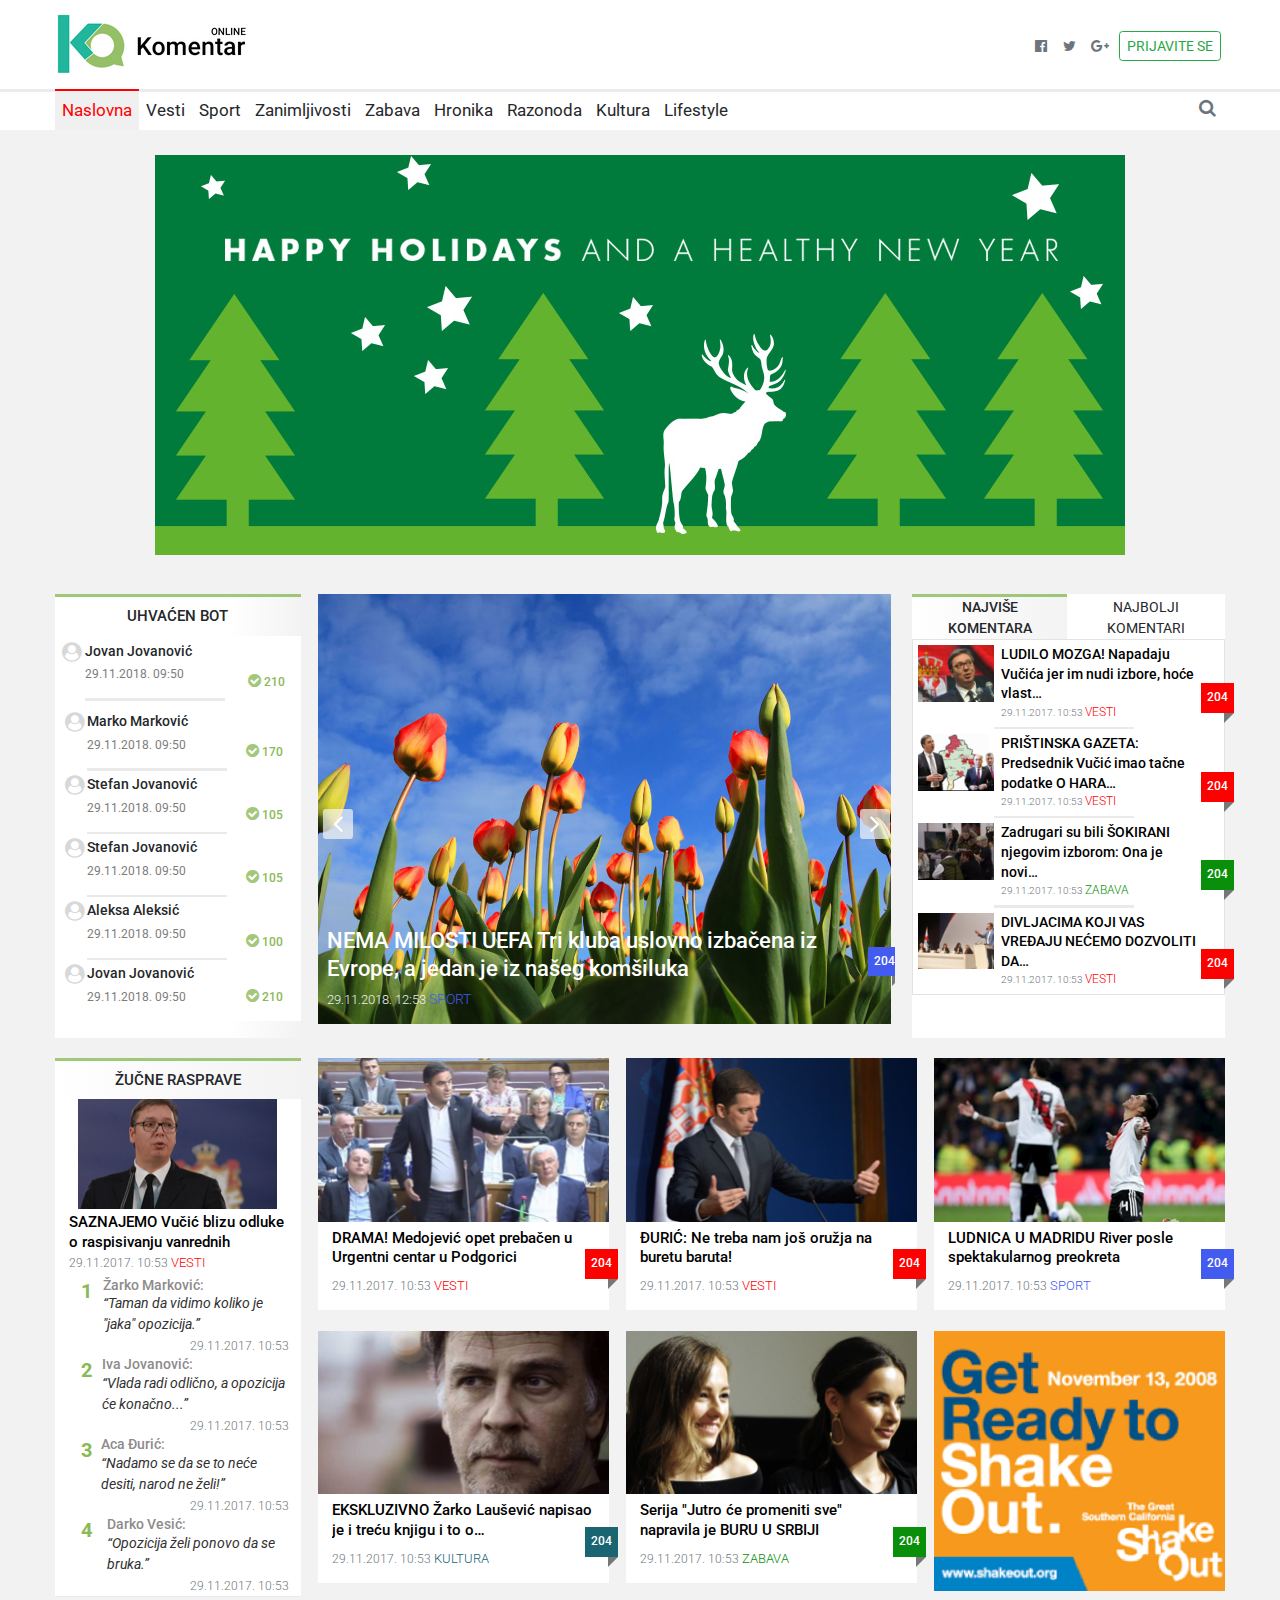
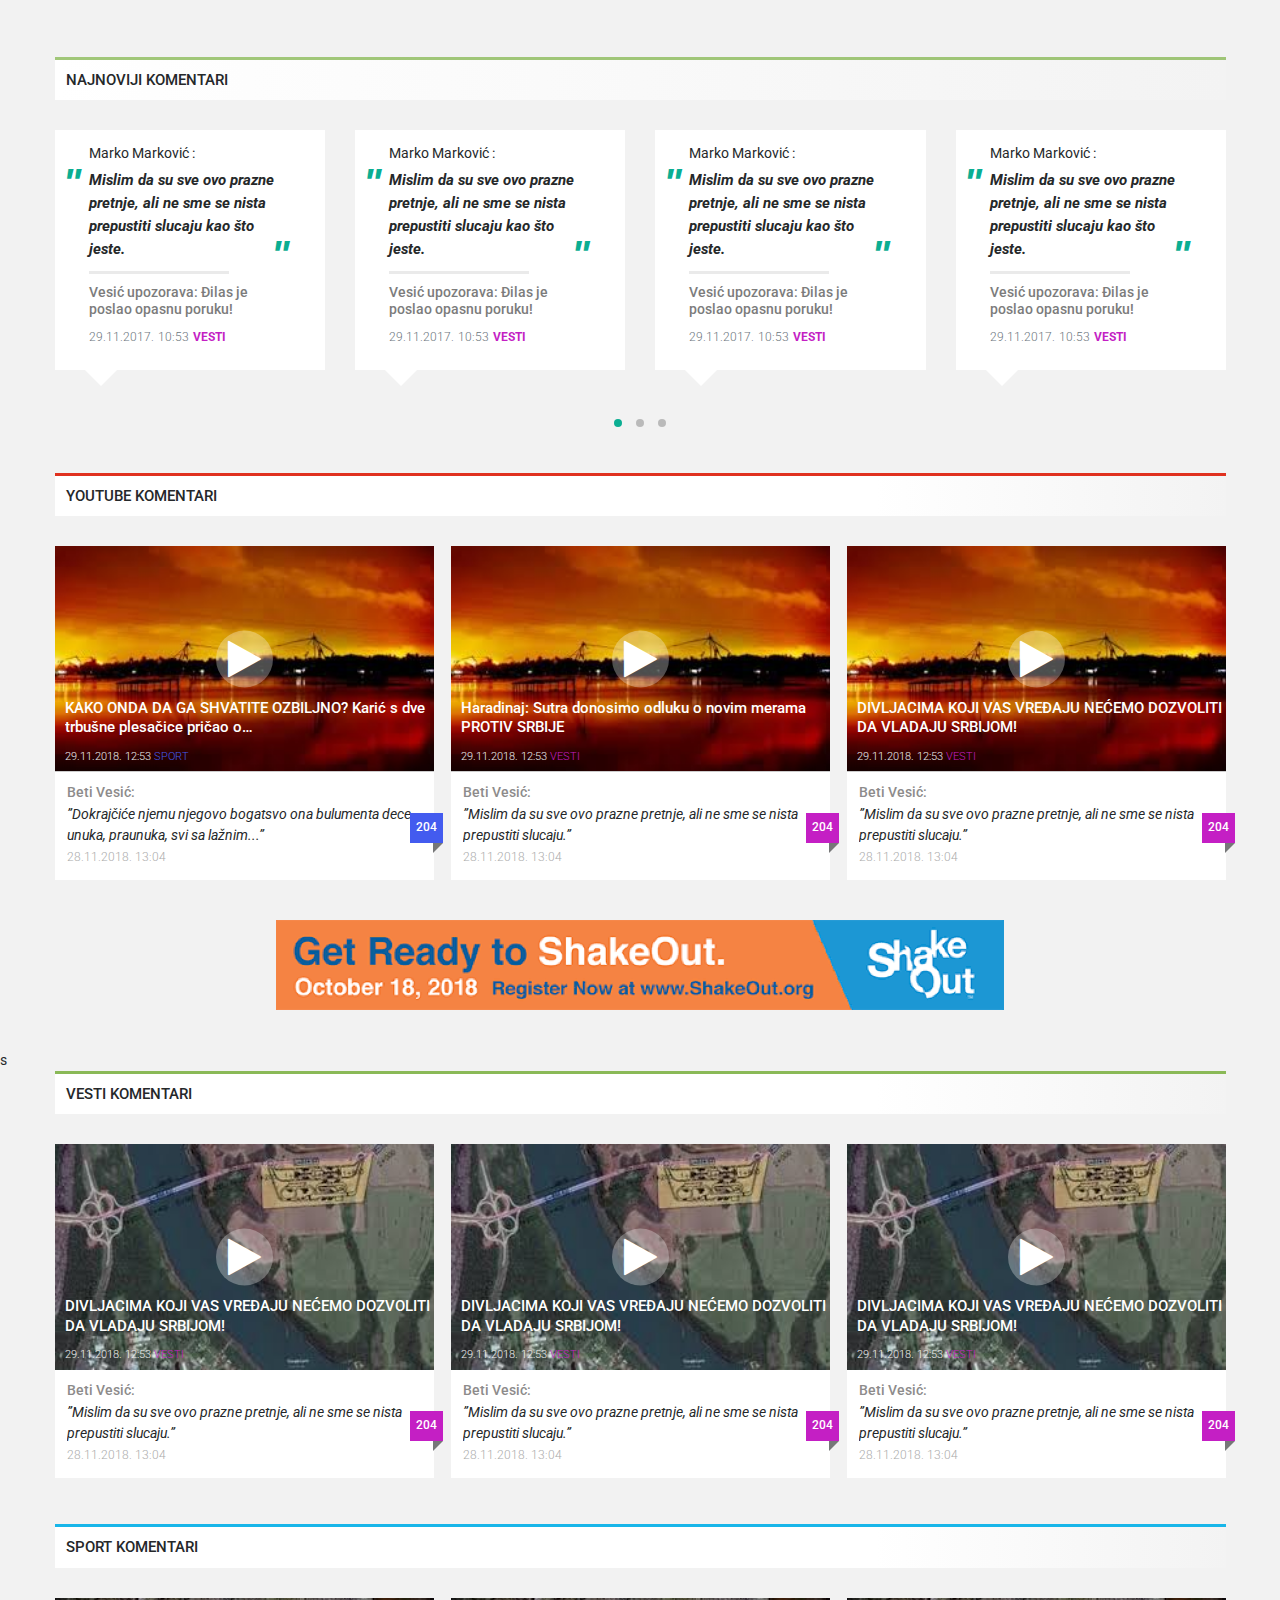
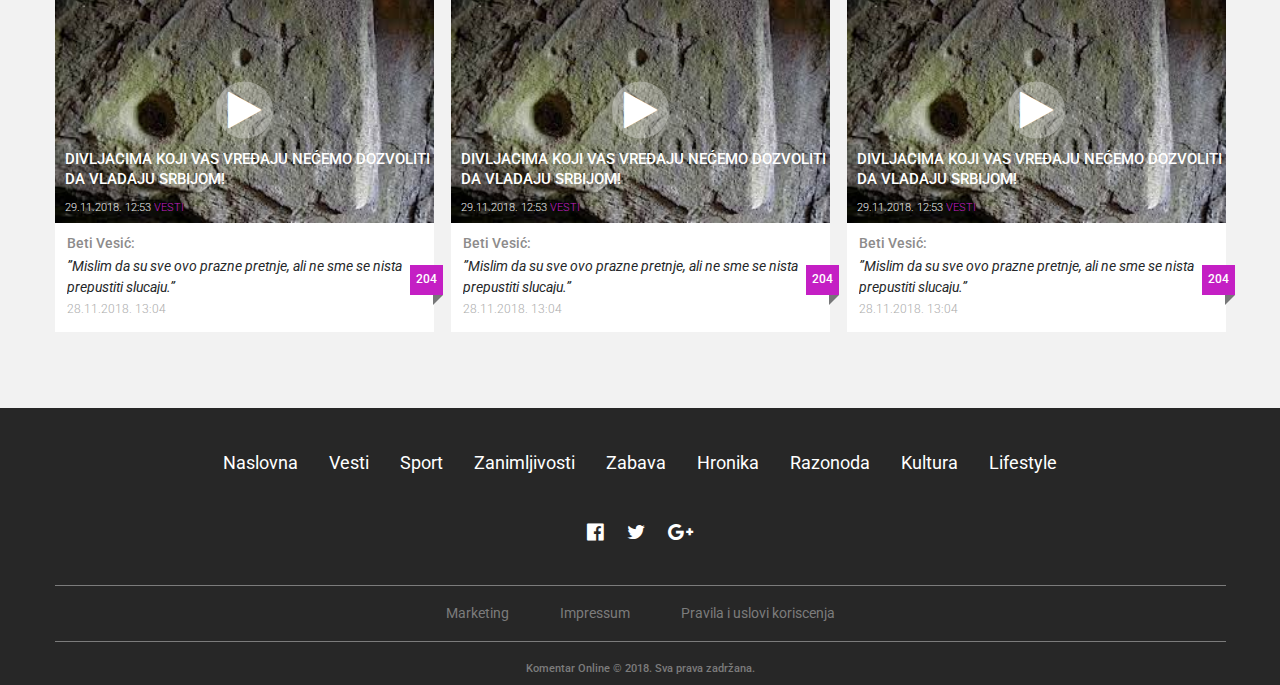
==== index.html @ 0d89b4ec "Fixed some issues" ====
<!DOCTYPE html>
<!--
To change this license header, choose License Headers in Project Properties.
To change this template file, choose Tools | Templates
and open the template in the editor.
-->
<html lang="en">
    <head>
        <title>Komentar</title>
        <meta charset="UTF-8">
        <meta name="viewport" content="width=device-width, initial-scale=1.0">
        <meta name="author" content="Marko Grujic">
        <meta name="description" content="Komentar - najzanimljiviji komentari iz čitavog sveta.">
        <meta name="keywords" content="Komentar - najzanimljiviji komentari iz čitavog sveta.">

        <!--iOS compatibile-->
        <meta name="apple-mobile-web-app-capable" content="yes">
        <meta name="apple-mobile-web-app-title" content="Komentar">
        <link rel="apple-touch-icon" href="apple-icon-60x60.png">       

        <!--Android compatibile-->
        <meta name="mobile-web-app-capable" content="yes">
        <meta name="aplication-name" content="Komentar">
        <link rel="icon" type="icon/png" href="android-icon-48x48.png"> 

        <!--FONTOVI-->
        <!--Awesome-->
        <link rel="stylesheet" href="https://cdnjs.cloudflare.com/ajax/libs/font-awesome/4.7.0/css/font-awesome.min.css">

        <!--bootstrap-->
        <link href="css/bootstrap.css" rel="stylesheet" type="text/css"/>

        <!--external css, like plugins ...-->
        <link href="css/owl.carousel.css" rel="stylesheet" type="text/css"/>

        <!--theme css-->
        <link href="css/theme.css" rel="stylesheet" type="text/css"/>

        <!-- HTML5 shim and Respond.js for IE8 support of HTML5 elements and media queries -->
        <!-- WARNING: Respond.js doesn't work if you view the page via file:// -->
        <!--[if lt IE 9]>
          <script src="https://oss.maxcdn.com/html5shiv/3.7.3/html5shiv.min.js"></script>
          <script src="https://oss.maxcdn.com/respond/1.4.2/respond.min.js"></script>
        <![endif]-->

    </head>
    <body>
        <!--header start-->
        <header>
            <!--header top start-->
            <section class="header-top py-2 py-lg-3">
                <div class="container d-flex justify-content-center justify-content-md-between align-items-end">
                    <!--logo start-->
                    <div class="header-top-logo">
                        <a class="d-none d-md-block" href="#">
                            <img src="img/logo.png" alt="Logo"/>
                        </a>
                    </div><!--logo end-->
                    <div class="header-top-social">
                        <ul class="ml-auto list-unstyled">
                            <li>
                                <a class="fa fa-facebook-official" href="#"></a>
                            </li>
                            <li>
                                <a class="fa fa-twitter" href="#"></a>
                            </li>
                            <li>
                                <a class="fa fa-google-plus" href="#"></a>
                            </li>
                            <li>
                                <a class="nav-link btn btn-outline-success text-uppercase px-2 py-1" href="#">prijavite se</a>
                            </li>
                        </ul>
                    </div>
                </div>
            </section><!--header top end-->
            <!--header bottom start-->
            <section class="header-bottom">
                <div class="container">
                    <nav class="navbar navbar-expand-md navbar-light p-0">
                        <!--small logo start-->
                        <a class="navbar-brand d-block d-md-none" href="#">
                            <img src="img/logo-small.png" alt="Logo small"/>
                        </a><!--small logo end-->
                        <!--search-wrapper start-->
                        <div class="search-wrapper ml-auto order-md-last">
                            <span class="fa fa-search search-icon pr-3 pr-md-0"></span>
                            <!--Search form start-->
                            <form class="search-form bg-white">
                                <div class="form-group mb-0 py-4">
                                    <div class="input-group">
                                        <input type="text" class="form-control" placeholder="Search" >
                                        <div class="input-group-append">
                                            <button class="btn btn-outline-secondary" type="submit"><span class="fa fa-search"></span></button>
                                        </div>
                                    </div>
                                </div>
                            </form><!--Search form end-->
                        </div><!--search-wrapper end-->
                        <!--Hamburger button-->
                        <button class="navbar-toggler" type="button" data-toggle="collapse" data-target="#main-menu" aria-controls="main-menu" aria-expanded="false" aria-label="Toggle navigation">
                            <span></span>
                            <span></span>
                            <span></span>
                        </button><!--Hamburger ends-->
                        <!--div colapse start-->
                        <div class="collapse navbar-collapse" id="main-menu">
                            <ul class="navbar-nav mr-md-auto">
                                <li class="nav-item" data-category='#FF0000'>
                                    <!-- Add active class on link -->
                                    <a class="nav-link active category-border category-color" href="#"><span>Naslovna</span></a>
                                </li>
                                <li class="nav-item" data-category='#C41FC4'>
                                    <a class="nav-link category-border category-color" href="#"><span>Vesti</span></a>
                                </li>
                                <li class="nav-item" data-category='#435BEF'>
                                    <a class="nav-link category-border category-color" href="#"><span>Sport</span></a>
                                </li>
                                <li class="nav-item" data-category='#FFA500'>
                                    <a class="nav-link category-border category-color" href="#"><span>Zanimljivosti</span></a>
                                </li>
                                <li class="nav-item" data-category='#098F09'>
                                    <a class="nav-link category-border category-color" href="#"><span>Zabava</span></a>
                                </li>
                                <li class="nav-item" data-category='#FF00FF'>
                                    <a class="nav-link category-border category-color" href="#"><span>Hronika</span></a>
                                </li>
                                <li class="nav-item" data-category='#197239'>
                                    <a class="nav-link category-border category-color" href="#"><span>Razonoda</span></a>
                                </li>
                                <li class="nav-item" data-category='#196672'>
                                    <a class="nav-link category-border category-color" href="#"><span>Kultura</span></a>
                                </li>
                                <li class="nav-item" data-category='#9b9723'>
                                    <a class="nav-link category-border category-color" href="#"><span>Lifestyle</span></a>
                                </li>
                            </ul>
                        </div><!--div colapse end-->
                    </nav>
                </div>
            </section><!--header bottom end-->
        </header><!--header end-->
        <!--main start-->
        <main>
            <!--lead-section start-->
            <section class="lead-section">
                <div class="container">
                    <figure>
                        <img src="img/lead-section img/baner 970x400.png" alt="Banner" class="img-holder size-lead-picture"/>
                    </figure>
                </div>
            </section><!--lead-section end-->
            <!--grid-slider section start-->
            <section class="grid-slider">
                <div class="container">
                    <div class="row">
                        <!--col 1 start-->
                        <div class="col-sm-9 col-lg-4 order-last order-lg-first mt-3 mt-sm-0">
                            <div class="grid-slider-tittle h-100 bg-white">
                                <h3 class="text-uppercase mb-0">uhvaćen bot</h3>
                                <!--article 1 start-->
                                <article class="grid-slider-bot p-2">
                                    <div class="grid-slider-bot-item d-flex">
                                        <div class="w-10">
                                            <span class="fa fa-user-circle"></span>
                                        </div>
                                        <div class="w-70 line line-left">
                                            <h5>Jovan Jovanović</h5>
                                            <p>29.11.2018. 09:50</p>
                                        </div>
                                        <div class="w-20 align-self-end">
                                            <span class="fa fa-check-circle"></span>
                                            <p class="grid-slider-bot-item-number d-inline-block">210</p>
                                        </div>
                                    </div>
                                </article><!--article 1 end-->
                                <!--article 2 start-->
                                <article class="grid-slider-bot">
                                    <div class="grid-slider-bot-item d-flex">
                                        <div class="w-10">
                                            <span class="fa fa-user-circle"></span>
                                        </div>
                                        <div class="w-70 line line-left">
                                            <h5>Marko Marković</h5>
                                            <p>29.11.2018. 09:50</p>
                                        </div>
                                        <div class="w-20 align-self-end">
                                            <span class="fa fa-check-circle"></span>
                                            <p class="grid-slider-bot-item-number d-inline-block">170</p>
                                        </div>
                                    </div>
                                </article><!--article 2 end-->
                                <!--article 3 start-->
                                <article class="grid-slider-bot">
                                    <div class="grid-slider-bot-item d-flex">
                                        <div class="w-10">
                                            <span class="fa fa-user-circle"></span>
                                        </div>
                                        <div class="w-70 line line-left">
                                            <h5>Stefan Jovanović</h5>
                                            <p>29.11.2018. 09:50</p>
                                        </div>
                                        <div class="w-20 align-self-end">
                                            <span class="fa fa-check-circle"></span>
                                            <p class="grid-slider-bot-item-number d-inline-block">105</p>
                                        </div>
                                    </div>
                                </article><!--article 3 end-->
                                <!--article 4 start-->
                                <article class="grid-slider-bot">
                                    <div class="grid-slider-bot-item d-flex">
                                        <div class="w-10">
                                            <span class="fa fa-user-circle"></span>
                                        </div>
                                        <div class="w-70 line line-left">
                                            <h5>Stefan Jovanović</h5>
                                            <p>29.11.2018. 09:50</p>
                                        </div>
                                        <div class="w-20 align-self-end">
                                            <span class="fa fa-check-circle"></span>
                                            <p class="grid-slider-bot-item-number d-inline-block">105</p>
                                        </div>
                                    </div>
                                </article><!--article 4 end-->
                                <!--article 5 start-->
                                <article class="grid-slider-bot">
                                    <div class="grid-slider-bot-item d-flex">
                                        <div class="w-10">
                                            <span class="fa fa-user-circle"></span>
                                        </div>
                                        <div class="w-70 line line-left">
                                            <h5>Aleksa Aleksić</h5>
                                            <p>29.11.2018. 09:50</p>
                                        </div>
                                        <div class="w-20 align-self-end">
                                            <span class="fa fa-check-circle"></span>
                                            <p class="grid-slider-bot-item-number d-inline-block">100</p>
                                        </div>
                                    </div>
                                </article><!--article 5 end-->
                                <!--article 6 start-->
                                <article class="grid-slider-bot">
                                    <div class="grid-slider-bot-item d-flex">
                                        <div class="w-10">
                                            <span class="fa fa-user-circle"></span>
                                        </div>
                                        <div class="w-70">
                                            <h5>Jovan Jovanović</h5>
                                            <p>29.11.2018. 09:50</p>
                                        </div>
                                        <div class="w-20 align-self-end">
                                            <span class="fa fa-check-circle"></span>
                                            <p class="grid-slider-bot-item-number d-inline-block">210</p>
                                        </div>
                                    </div>
                                </article><!--article 6 end-->
                            </div>
                        </div><!--col 1 end-->
                        <!--col 2 start-->
                        <div class="col-sm-12 col-lg-9 order-first">
                            <!--slider start-->
                            <ul class="owl-carousel list-unstyled grid-slider-mainslider">
                                <li data-category='#435BEF'>
                                    <article class="news-item">
                                        <a href="#" class="img-holder size-4by3">
                                            <img src="img/grid-slider-section/Colourful_Tulip_large.jpg" alt=""/>
                                        </a>
                                        <div class="container news-detail">
                                            <h2>
                                                <a href="#" class="text-white">
                                                    NEMA MILOSTI UEFA Tri kluba uslovno izbačena iz Evrope, a jedan je iz našeg komšiluka
                                                </a>
                                            </h2>
                                            <p>
                                                <span class="date">29.11.2018.</span>
                                                <span class="time">12:53</span>
                                                <a href="#" class="text-uppercase category-color">sport</a>
                                            </p>
                                        </div>
                                        <a href="#" class="comment-number category-bg">204</a>
                                    </article>
                                </li>
                                <li data-category='#FFA500'>
                                    <article class="news-item">
                                        <a href="#" class="img-holder size-4by3">
                                            <img src="img/grid-slider-section/Red_Tulip_large.jpg" alt=""/>
                                        </a>
                                        <div class="container news-detail">
                                            <h2>
                                                <a href="#" class="text-white">
                                                    NEMA MILOSTI UEFA Tri kluba uslovno izbačena iz Evrope, a jedan je iz našeg komšiluka
                                                </a>
                                            </h2>
                                            <p>
                                                <span class="date">29.11.2018.</span>
                                                <span class="time">12:53</span>
                                                <a href="#" class="text-uppercase category-color">zanimljivosti</a>
                                            </p>
                                        </div>
                                        <a href="#" class="category-bg comment-number">204</a>
                                    </article>
                                </li>
                                <li data-category='#C41FC4'>
                                    <article class="news-item">
                                        <a href="#" class="img-holder size-4by3">
                                            <img src="img/grid-slider-section/Tulip_large.jpg" alt=""/>
                                        </a>
                                        <div class="container news-detail">
                                            <h2>
                                                <a href="#" class="text-white">
                                                    NEMA MILOSTI UEFA Tri kluba uslovno izbačena iz Evrope, a jedan je iz našeg komšiluka
                                                </a>
                                            </h2>
                                            <p>
                                                <span class="date">29.11.2018.</span>
                                                <span class="time">12:53</span>
                                                <a href="#" class="text-uppercase category-color">vesti</a>
                                            </p>
                                        </div>
                                        <a href="#" class="category-bg comment-number">204</a>
                                    </article>
                                </li>
                            </ul><!--slider end-->
                        </div><!--col 2 end-->
                        <!--col 3 start-->
                        <div class="col-sm-6 col-lg-5">
                            <article class="grid-slider-comments h-100 bg-white">
                                <ul class="nav nav-pills nav-fill" id="product-description" role="tablist">
                                    <li class="nav-item">
                                        <a class="nav-link active" id="home-tab" data-toggle="tab" href="#most-comments" role="tab" aria-controls="home" aria-selected="true"><span class="text-uppercase">Najviše komentara</span></a>
                                    </li>
                                    <li class="nav-item">
                                        <a class="nav-link" id="profile-tab" data-toggle="tab" href="#best-comments" role="tab" aria-controls="profile" aria-selected="false"><span class="text-uppercase">Najbolji komentari</span></a>
                                    </li>
                                </ul>
                                <div class="tab-content" id="product-description-content">
                                    <div class="tab-pane fade show active" id="most-comments" role="tabpanel" aria-labelledby="home-tab">
                                        <!--article most comments 1 start-->
                                        <article class="most-comments d-flex align-items-start" data-category='#ff0000'>
                                            <a href="#" class="w-25 img-holder size-4by3">
                                                <img src="img/grid-slider-section/Slika .png" alt="Slika 1"/>
                                            </a>
                                            <div class="news-detail w-75 line line-left">
                                                <h2 class="mb-0">
                                                    <a href="#" class="news-detail-first-link pr-4 pl-2">
                                                        LUDILO MOZGA! Napadaju Vučića jer im nudi izbore, hoće vlast…
                                                    </a>
                                                </h2>
                                                <p class="mb-0 pl-2">
                                                    <span class="date">29.11.2017.</span>
                                                    <span class="time">10:53</span>
                                                    <a href="#" class="news-detail-link text-uppercase category-color">vesti</a>
                                                </p>
                                            </div>
                                            <a href="#" class="category-bg comment-number comment-number-position-20">204</a>
                                        </article><!--article most comments 1 end-->
                                        <!--article most comments 2 start-->
                                        <article class="most-comments d-flex align-items-start" data-category='#ff0000'>
                                            <a href="#" class="w-25 img-holder size-4by3">
                                                <img src="img/grid-slider-section/Slika  (1).png" alt="Slika 1"/>
                                            </a>
                                            <div class="news-detail w-75 line line-left">
                                                <h2 class="mb-0">
                                                    <a href="#" class="news-detail-first-link pr-4 pl-2">
                                                        PRIŠTINSKA GAZETA: Predsednik Vučić imao tačne podatke O HARA…
                                                    </a>
                                                </h2>
                                                <p class="mb-0 pl-2">
                                                    <span class="date">29.11.2017.</span>
                                                    <span class="time">10:53</span>
                                                    <a href="#" class="news-detail-link text-uppercase category-color">vesti</a>
                                                </p>
                                            </div>
                                            <a href="#" class="category-bg comment-number comment-number-position-40">204</a>
                                        </article><!--article most comments 2 end-->
                                        <!--article most comments 3 start-->
                                        <article class="most-comments d-flex align-items-start" data-category='#098F09'>
                                            <a href="#" class="w-25 img-holder size-4by3">
                                                <img src="img/grid-slider-section/Slika  (2).png" alt="Slika 2"/>
                                            </a>
                                            <div class="news-detail w-75 line line-left">
                                                <h2 class="mb-0">
                                                    <a href="#" class="news-detail-first-link pr-4 pl-2">
                                                        Zadrugari su bili ŠOKIRANI njegovim izborom: Ona je novi…
                                                    </a>
                                                </h2>
                                                <p class="mb-0 pl-2">
                                                    <span class="date">29.11.2017.</span>
                                                    <span class="time">10:53</span>
                                                    <a href="#" class="news-detail-link text-uppercase category-color">zabava</a>
                                                </p>
                                            </div>
                                            <a href="#" class="category-bg comment-number comment-number-position-60">204</a>
                                        </article><!--article most comments 3 end-->
                                        <!--article most comments 4 start-->
                                        <article class="most-comments d-flex align-items-start" data-category='#ff0000'>
                                            <a href="#" class="w-25 img-holder size-4by3">
                                                <img src="img/grid-slider-section/Slika  (3).png" alt="Slika 3"/>
                                            </a>
                                            <div class="news-detail w-75">
                                                <h2 class="mb-0">
                                                    <a href="#" class="news-detail-first-link pr-4 pl-2">
                                                        DIVLJACIMA KOJI VAS VREĐAJU NEĆEMO DOZVOLITI DA…
                                                    </a>
                                                </h2>
                                                <p class="mb-0 pl-2">
                                                    <span class="date">29.11.2017.</span>
                                                    <span class="time">10:53</span>
                                                    <a href="#" class="news-detail-link text-uppercase category-color">vesti</a>
                                                </p>
                                            </div>
                                            <a href="#" class="category-bg comment-number comment-number-position-80">204</a>
                                        </article><!--article most comments 4 end-->
                                    </div>
                                    <div class="tab-pane fade" id="best-comments" role="tabpanel" aria-labelledby="profile-tab">
                                        <!--article best comments 1 start-->
                                        <article class="best-comments d-flex align-items-start" data-category='#ff0000'>
                                            <a href="#" class="w-25 img-holder size-4by3">
                                                <img src="img/grid-slider-section/Slika .png" alt="Slika 1"/>
                                            </a>
                                            <div class="news-detail w-75 line line-left">
                                                <h2 class="mb-0">
                                                    <a href="#" class="news-detail-first-link pr-4 pl-2">
                                                        LUDILO MOZGA! Napadaju Vučića jer im nudi izbore, hoće vlast…
                                                    </a>
                                                </h2>
                                                <p class="mb-0 pl-2">
                                                    <span class="date">29.11.2017.</span>
                                                    <span class="time">10:53</span>
                                                    <a href="#" class="news-detail-link text-uppercase category-color">vesti</a>
                                                </p>
                                            </div>
                                            <a href="#" class="category-bg comment-number comment-number-position-20">204</a>
                                        </article><!--article best comments 1 end-->
                                        <!--article best comments 2 start-->
                                        <article class="best-comments d-flex align-items-start" data-category='#ff0000'>
                                            <a href="#" class="w-25 img-holder size-4by3">
                                                <img src="img/grid-slider-section/Slika  (1).png" alt="Slika 1"/>
                                            </a>
                                            <div class="news-detail w-75 line line-left">
                                                <h2 class="mb-0">
                                                    <a href="#" class="news-detail-first-link pr-4">
                                                        PRIŠTINSKA GAZETA: Predsednik Vučić imao tačne podatke O HARA…
                                                    </a>
                                                </h2>
                                                <p class="mb-0">
                                                    <span class="date">29.11.2017.</span>
                                                    <span class="time">10:53</span>
                                                    <a href="#" class="news-detail-link text-uppercase category-color">vesti</a>
                                                </p>
                                            </div>
                                            <a href="#" class="category-bg comment-number comment-number-position-40">204</a>
                                        </article><!--article best comments 2 end-->
                                        <!--article best comments 3 start-->
                                        <article class="best-comments d-flex align-items-start" data-category='#098F09'>
                                            <a href="#" class="w-25 img-holder size-4by3">
                                                <img src="img/grid-slider-section/Slika  (2).png" alt="Slika 2"/>
                                            </a>
                                            <div class="news-detail w-75 line line-left">
                                                <h2 class="mb-0">
                                                    <a href="#" class="news-detail-first-link pr-4">
                                                        Zadrugari su bili ŠOKIRANI njegovim izborom: Ona je novi…
                                                    </a>
                                                </h2>
                                                <p class="mb-0">
                                                    <span class="date">29.11.2017.</span>
                                                    <span class="time">10:53</span>
                                                    <a href="#" class="news-detail-link text-uppercase category-color">zabava</a>
                                                </p>
                                            </div>
                                            <a href="#" class="category-bg comment-number comment-number-position-60">204</a>
                                        </article><!--article best comments 3 end-->
                                        <!--article best comments 4 start-->
                                        <article class="best-comments d-flex align-items-start" data-category='#ff0000'>
                                            <a href="#" class="w-25 img-holder size-4by3">
                                                <img src="img/grid-slider-section/Slika  (3).png" alt="Slika 3"/>
                                            </a>
                                            <div class="news-detail w-75">
                                                <h2 class="mb-0">
                                                    <a href="#" class="news-detail-first-link pr-4">
                                                        DIVLJACIMA KOJI VAS VREĐAJU NEĆEMO DOZVOLITI DA…
                                                    </a>
                                                </h2>
                                                <p class="mb-0">
                                                    <span class="date">29.11.2017.</span>
                                                    <span class="time">10:53</span>
                                                    <a href="#" class="news-detail-link text-uppercase category-color">vesti</a>
                                                </p>
                                            </div>
                                            <a href="#" class="category-bg comment-number comment-number-position-80">204</a>
                                        </article><!--article best comments 4 end-->
                                    </div>
                                </div>
                            </article>
                        </div><!--col 3 end-->
                    </div>
                </div>
            </section><!--grid-slider section end-->
            <!--discussions section start-->
            <section class="discussions">
                <div class="container">
                    <div class="row">
                        <!--col 1 start-->
                        <div class="col-md-9 col-lg-4 order-last order-lg-first mt-3 mt-sm-0">
                            <div class="discussions-tittle">
                                <h3 class="text-uppercase mb-0 text-center">ŽUČNE RASPRAVE</h3>
                                <!--article 1 start-->
                                <article class="discussions-article bg-white text-center" data-category='#ff0000'>
                                    <a href="#" class="discussions-link">
                                        <img src="img/discussions-section/Slika vesti.png" alt="Slika Vesti"/>
                                    </a>
                                    <div class="discussions-article-detail bg-white py-1 px-3">
                                        <h5 class="mb-0 text-left">
                                            <a href="#" class="discussions-link">
                                                SAZNAJEMO Vučić blizu odluke o raspisivanju vanrednih parlamentarnih izbora
                                            </a>
                                        </h5>
                                        <p class="mb-0 text-left">
                                            <span class="date">29.11.2017.</span>
                                            <span class="time">10:53</span>
                                            <a href="#" class="discussions-link text-uppercase category-color">vesti</a>
                                        </p>
                                    </div>
                                </article><!--article 1 end-->
                                <!--div 1 start-->
                                <div class="discussions-div bg-white d-flex">
                                    <div class="w-20 pl-3">
                                        <span class="discussions-number">
                                            1
                                        </span>
                                    </div>
                                    <div class="w-80">
                                        <h5 class="mb-0">
                                            Žarko Marković:
                                        </h5>
                                        <p class="mb-0">
                                            “Taman da vidimo koliko je "jaka" opozicija.” 
                                        </p>
                                        <p class="mb-0 text-right">
                                            <span class="date">29.11.2017.</span>
                                            <span class="time">10:53</span>
                                        </p>
                                    </div>
                                </div><!--div 1 end-->
                                <!--div 2 start-->
                                <div class="discussions-div bg-white d-flex">
                                    <div class="w-20 pl-3">
                                        <span class="discussions-number">
                                            2
                                        </span>
                                    </div>
                                    <div class="w-80">
                                        <h5 class="mb-0">
                                            Iva Jovanović:
                                        </h5>
                                        <p class="mb-0">
                                            “Vlada radi odlično, a opozicija će konačno...” 
                                        </p>
                                        <p class="mb-0 text-right">
                                            <span class="date">29.11.2017.</span>
                                            <span class="time">10:53</span>
                                        </p>
                                    </div>
                                </div><!--div 2 end-->
                                <!--div 3 start-->
                                <div class="discussions-div bg-white d-flex">
                                    <div class="w-20 pl-3">
                                        <span class="discussions-number">
                                            3
                                        </span>
                                    </div>
                                    <div class="w-80">
                                        <h5 class="mb-0">
                                            Aca Đurić:
                                        </h5>
                                        <p class="mb-0">
                                            “Nadamo se da se to neće desiti, narod ne želi!” 
                                        </p>
                                        <p class="mb-0 text-right">
                                            <span class="date">29.11.2017.</span>
                                            <span class="time">10:53</span>
                                        </p>
                                    </div>
                                </div><!--div 3 end-->
                                <!--div 4 start-->
                                <div class="discussions-div bg-white d-flex">
                                    <div class="w-20 pl-3">
                                        <span class="discussions-number">
                                            4
                                        </span>
                                    </div>
                                    <div class="w-80">
                                        <h5 class="mb-0">
                                            Darko Vesić:
                                        </h5>
                                        <p class="mb-0">
                                            “Opozicija želi ponovo da se bruka.” 
                                        </p>
                                        <p class="mb-0 text-right">
                                            <span class="date">29.11.2017.</span>
                                            <span class="time">10:53</span>
                                        </p>
                                    </div>
                                </div><!--div 4 end-->
                            </div>
                        </div><!--col 1 end-->
                        <!--col 2 start-->
                        <div class="col-md-9 col-lg-14">
                            <!--new grid start-->
                            <div class="row">
                                <div class="col-xm-9 col-sm-18 col-lg-6">
                                    <article class="news-item mb-4" data-category='#FF0000'>
                                        <a href="#" class="img-holder size-16by9">
                                            <img src="img/discussions-section/slika lista vesti.png" alt="Vesti 1"/>
                                        </a>
                                        <div class="news-item-detail bg-white py-2 px-3">
                                            <h5 class="mb-0">
                                                <a href="#" class="news-item-link">
                                                    DRAMA! Medojević opet prebačen u Urgentni centar u Podgorici
                                                </a>
                                            </h5>
                                            <p class="mb-0 py-2">
                                                <span class="date">29.11.2017.</span>
                                                <span class="time">10:53</span>
                                                <a href="#" class="news-detail-link text-uppercase category-color">vesti</a>
                                            </p>
                                            <a href="#" class="category-bg comment-number comment-number-position-75">204</a>
                                        </div>
                                    </article>
                                </div>
                                <div class="col-xm-9 col-sm-18 col-lg-6">
                                    <article class="news-item mb-4" data-category='#FF0000'>
                                        <a href="#" class="img-holder size-16by9">
                                            <img src="img/discussions-section/slika lista vesti 1.png" alt="Vesti 2"/>
                                        </a>
                                        <div class="news-item-detail bg-white py-2 px-3">
                                            <h5 class="mb-0">
                                                <a href="#" class="news-item-link">
                                                    ÐURIĆ: Ne treba nam još oružja na buretu baruta!
                                                </a>
                                            </h5>
                                            <p class="mb-0 py-2">
                                                <span class="date">29.11.2017.</span>
                                                <span class="time">10:53</span>
                                                <a href="#" class="news-detail-link text-uppercase category-color">vesti</a>
                                            </p>
                                            <a href="#" class="category-bg comment-number comment-number-position-75">204</a>
                                        </div>
                                    </article>
                                </div>
                                <div class="col-xm-9 col-sm-18 col-lg-6">
                                    <article class="news-item mb-4" data-category='#435BEF'>
                                        <a href="#" class="img-holder size-16by9">
                                            <img src="img/discussions-section/slika lista vesti 2.png" alt="Vesti 3"/>
                                        </a>
                                        <div class="news-item-detail bg-white py-2 px-3">
                                            <h5 class="mb-0">
                                                <a href="#" class="news-item-link">
                                                    LUDNICA U MADRIDU River posle spektakularnog preokreta
                                                </a>
                                            </h5>
                                            <p class="mb-0 py-2">
                                                <span class="date">29.11.2017.</span>
                                                <span class="time">10:53</span>
                                                <a href="#" class="news-detail-link text-uppercase category-color">sport</a>
                                            </p>
                                            <a href="#" class="category-bg comment-number comment-number-position-75">204</a>
                                        </div>
                                    </article>
                                </div>
                                <div class="col-xm-9 col-sm-18 col-lg-6">
                                    <article class="news-item mb-4" data-category='#196672'>
                                        <a href="#" class="img-holder size-16by9">
                                            <img src="img/discussions-section/slika lista vesti 3.png" alt="Vesti 4"/>
                                        </a>
                                        <div class="news-item-detail bg-white py-2 px-3">
                                            <h5 class="mb-0">
                                                <a href="#" class="news-item-link">
                                                    EKSKLUZIVNO Žarko Laušević napisao je i treću knjigu i to o…
                                                </a>
                                            </h5>
                                            <p class="mb-0 py-2">
                                                <span class="date">29.11.2017.</span>
                                                <span class="time">10:53</span>
                                                <a href="#" class="news-detail-link text-uppercase category-color">kultura</a>
                                            </p>
                                            <a href="#" class="category-bg comment-number comment-number-position-75">204</a>
                                        </div>
                                    </article>
                                </div>
                                <div class="col-xm-9 col-sm-18 col-lg-6">
                                    <article class="news-item mb-4" data-category='#098F09'>
                                        <a href="#" class="img-holder size-16by9">
                                            <img src="img/discussions-section/slika lista vesti 4.png" alt="Vesti 5"/>
                                        </a>
                                        <div class="news-item-detail bg-white py-2 px-3">
                                            <h5 class="mb-0">
                                                <a href="#" class="news-item-link">
                                                    Serija "Jutro će promeniti sve" napravila je BURU U SRBIJI
                                                </a>
                                            </h5>
                                            <p class="mb-0 py-2">
                                                <span class="date">29.11.2017.</span>
                                                <span class="time">10:53</span>
                                                <a href="#" class="news-detail-link text-uppercase category-color">zabava</a>
                                            </p>
                                            <a href="#" class="category-bg comment-number comment-number-position-75">204</a>
                                        </div>
                                    </article>
                                </div>
                                <div class="col-xm-9 col-sm-18 col-lg-6">
                                    <article class="news-item mb-4" data-category='#098F09'>
                                        <a href="#">
                                            <img src="img/discussions-section/baner 300.png" alt="Baner"/>
                                        </a>
                                    </article>
                                </div>
                            </div><!--new grid end-->
                        </div><!--col 2 end-->
                    </div>
                </div>
            </section><!--discussions section end-->
            <!--newest-coments section start-->
            <section class="newest-coments">
                <div class="container">
                    <div class="newest-coments-tittle">
                        <h2 class="text-uppercase text-left mb-0">
                            najnoviji komentari
                        </h2>
                    </div>
                    <!--SLIDER START-->
                    <ul class="newest-coments-slider list-unstyled owl-carousel">
                        <li data-category='#C41FC4'>
                            <div class="slider-item text-left bg-white">
                                <h5 class="mb-0">Marko Marković :</h5>
                                <p class="mb-0 mt-2 apostrophAfter apostrophBefore">
                                    Mislim da su sve ovo prazne 
                                    pretnje, ali ne sme se nista prepustiti slucaju kao što jeste. 
                                </p>
                                <h6 class="mb-0 lineBefore line-left">
                                    Vesić upozorava: Đilas je poslao opasnu poruku!
                                </h6>
                                <p class="mb-0 py-2">
                                    <span class="date">29.11.2017.</span>
                                    <span class="time">10:53</span>
                                    <a href="#" class="slider-item-link text-uppercase category-color">vesti</a>
                                </p>
                            </div>
                        </li>
                        <li data-category='#C41FC4'>
                            <div class="slider-item text-left bg-white">
                                <h5 class="mb-0">Marko Marković :</h5>
                                <p class="mb-0 mt-2 apostrophAfter apostrophBefore">
                                    Mislim da su sve ovo prazne 
                                    pretnje, ali ne sme se nista prepustiti slucaju kao što jeste. 
                                </p>
                                <h6 class="mb-0 lineBefore line-left">
                                    Vesić upozorava: Đilas je poslao opasnu poruku!
                                </h6>
                                <p class="mb-0 py-2">
                                    <span class="date">29.11.2017.</span>
                                    <span class="time">10:53</span>
                                    <a href="#" class="slider-item-link text-uppercase category-color">vesti</a>
                                </p>
                            </div>
                        </li>
                        <li data-category='#C41FC4'>
                            <div class="slider-item text-left bg-white">
                                <h5 class="mb-0">Marko Marković :</h5>
                                <p class="mb-0 mt-2 apostrophAfter apostrophBefore">
                                    Mislim da su sve ovo prazne 
                                    pretnje, ali ne sme se nista prepustiti slucaju kao što jeste. 
                                </p>
                                <h6 class="mb-0 lineBefore line-left">
                                    Vesić upozorava: Đilas je poslao opasnu poruku!
                                </h6>
                                <p class="mb-0 py-2">
                                    <span class="date">29.11.2017.</span>
                                    <span class="time">10:53</span>
                                    <a href="#" class="slider-item-link text-uppercase category-color">vesti</a>
                                </p>
                            </div>
                        </li>
                        <li data-category='#C41FC4'>
                            <div class="slider-item text-left bg-white">
                                <h5 class="mb-0">Marko Marković :</h5>
                                <p class="mb-0 mt-2 apostrophAfter apostrophBefore">
                                    Mislim da su sve ovo prazne 
                                    pretnje, ali ne sme se nista prepustiti slucaju kao što jeste. 
                                </p>
                                <h6 class="mb-0 lineBefore line-left">
                                    Vesić upozorava: Đilas je poslao opasnu poruku!
                                </h6>
                                <p class="mb-0 py-2">
                                    <span class="date">29.11.2017.</span>
                                    <span class="time">10:53</span>
                                    <a href="#" class="slider-item-link text-uppercase category-color">vesti</a>
                                </p>
                            </div>
                        </li>
                        <li data-category='#C41FC4'>
                            <div class="slider-item text-left bg-white">
                                <h5 class="mb-0">Marko Marković :</h5>
                                <p class="mb-0 mt-2 apostrophAfter apostrophBefore">
                                    Mislim da su sve ovo prazne 
                                    pretnje, ali ne sme se nista prepustiti slucaju kao što jeste. 
                                </p>
                                <h6 class="mb-0 lineBefore line-left">
                                    Vesić upozorava: Đilas je poslao opasnu poruku!
                                </h6>
                                <p class="mb-0 py-2">
                                    <span class="date">29.11.2017.</span>
                                    <span class="time">10:53</span>
                                    <a href="#" class="slider-item-link text-uppercase category-color">vesti</a>
                                </p>
                            </div>
                        </li>
                        <li data-category='#C41FC4'>
                            <div class="slider-item text-left bg-white">
                                <h5 class="mb-0">Marko Marković :</h5>
                                <p class="mb-0 mt-2 apostrophAfter apostrophBefore">
                                    Mislim da su sve ovo prazne 
                                    pretnje, ali ne sme se nista prepustiti slucaju kao što jeste. 
                                </p>
                                <h6 class="mb-0 lineBefore line-left">
                                    Vesić upozorava: Đilas je poslao opasnu poruku!
                                </h6>
                                <p class="mb-0 py-2">
                                    <span class="date">29.11.2017.</span>
                                    <span class="time">10:53</span>
                                    <a href="#" class="slider-item-link text-uppercase category-color">vesti</a>
                                </p>
                            </div>
                        </li>
                        <li data-category='#C41FC4'>
                            <div class="slider-item text-left bg-white">
                                <h5 class="mb-0">Marko Marković :</h5>
                                <p class="mb-0 mt-2 apostrophAfter apostrophBefore">
                                    Mislim da su sve ovo prazne 
                                    pretnje, ali ne sme se nista prepustiti slucaju kao što jeste. 
                                </p>
                                <h6 class="mb-0 lineBefore line-left">
                                    Vesić upozorava: Đilas je poslao opasnu poruku!
                                </h6>
                                <p class="mb-0 py-2">
                                    <span class="date">29.11.2017.</span>
                                    <span class="time">10:53</span>
                                    <a href="#" class="slider-item-link text-uppercase category-color">vesti</a>
                                </p>
                            </div>
                        </li>
                        <li data-category='#C41FC4'>
                            <div class="slider-item text-left bg-white">
                                <h5 class="mb-0">Marko Marković :</h5>
                                <p class="mb-0 mt-2 apostrophAfter apostrophBefore">
                                    Mislim da su sve ovo prazne 
                                    pretnje, ali ne sme se nista prepustiti slucaju kao što jeste. 
                                </p>
                                <h6 class="mb-0 lineBefore line-left">
                                    Vesić upozorava: Đilas je poslao opasnu poruku!
                                </h6>
                                <p class="mb-0 py-2">
                                    <span class="date">29.11.2017.</span>
                                    <span class="time">10:53</span>
                                    <a href="#" class="slider-item-link text-uppercase category-color">vesti</a>
                                </p>
                            </div>
                        </li>
                        <li data-category='#C41FC4'>
                            <div class="slider-item text-left bg-white">
                                <h5 class="mb-0">Marko Marković :</h5>
                                <p class="mb-0 mt-2 apostrophAfter apostrophBefore">
                                    Mislim da su sve ovo prazne 
                                    pretnje, ali ne sme se nista prepustiti slucaju kao što jeste. 
                                </p>
                                <h6 class="mb-0 lineBefore line-left">
                                    Vesić upozorava: Đilas je poslao opasnu poruku!
                                </h6>
                                <p class="mb-0 py-2">
                                    <span class="date">29.11.2017.</span>
                                    <span class="time">10:53</span>
                                    <a href="#" class="slider-item-link text-uppercase category-color">vesti</a>
                                </p>
                            </div>
                        </li>
                        <li data-category='#C41FC4'>
                            <div class="slider-item text-left bg-white">
                                <h5 class="mb-0">Marko Marković :</h5>
                                <p class="mb-0 mt-2 apostrophAfter apostrophBefore">
                                    Mislim da su sve ovo prazne 
                                    pretnje, ali ne sme se nista prepustiti slucaju kao što jeste. 
                                </p>
                                <h6 class="mb-0 lineBefore line-left">
                                    Vesić upozorava: Đilas je poslao opasnu poruku!
                                </h6>
                                <p class="mb-0 py-2">
                                    <span class="date">29.11.2017.</span>
                                    <span class="time">10:53</span>
                                    <a href="#" class="slider-item-link text-uppercase category-color">vesti</a>
                                </p>
                            </div>
                        </li>
                    </ul><!--SLIDER END--> 
                </div>
            </section><!--newest-coments section end-->
            <!--youtube comments start-->
            <section class="youtube-comments">
                <div class="container">
                    <div class="coments-tittle">
                        <h2 class="text-uppercase text-left mb-0">
                            youtube komentari
                        </h2>
                    </div>
                    <!--grid start-->
                    <div class="row comments-body">
                        <!--col 1 start-->
                        <div class="col-sm-9 col-md-6 mb-4 mb-md-0">
                            <article class="news-item" data-category='#435BEF'>
                                <a href="#" class="img-holder comments-picture">
                                    <img src="img/youtube-comments/youtube-comments-images.jpg" alt=""/>
                                    <div class="news-icon">
                                        <span class="fa fa-play"></span>
                                    </div>
                                </a>
                                <div class="news-detail">
                                    <h2>
                                        <a href="#" class="text-white">
                                            KAKO ONDA DA GA SHVATITE OZBILJNO? Karić s dve trbušne plesačice pričao o…
                                        </a>
                                    </h2>
                                    <p>
                                        <span class="date">29.11.2018.</span>
                                        <span class="time">12:53</span>
                                        <a href="#" class="news-detail-link text-uppercase category-color">sport</a>
                                    </p>
                                </div>
                                <a href="#" class="comment-number category-bg">204</a>
                                <div class="news-item-footer bg-white text-left">
                                    <h5 class="mb-0">
                                        Beti Vesić:
                                    </h5>
                                    <p class="mb-0 py-1">
                                        ”Dokrajčiće njemu njegovo bogatsvo ona bulumenta dece, unuka, praunuka, svi sa lažnim...”
                                    </p>
                                    <p class="mb-0 mt-1">
                                        <span class="date">28.11.2018.</span>
                                        <span class="time">13:04</span>
                                    </p>
                                </div>
                            </article>
                        </div><!--col 1 end-->
                        <!--col 2 start-->
                        <div class="col-sm-9 col-md-6 mb-4 mb-md-0">
                            <article class="news-item" data-category='#C41FC4'>
                                <a href="#" class="img-holder comments-picture">
                                    <img src="img/youtube-comments/youtube-comments-images.jpg" alt=""/>
                                    <div class="news-icon">
                                        <span class="fa fa-play"></span>
                                    </div>
                                </a>
                                <div class="news-detail">
                                    <h2>
                                        <a href="#" class="text-white">
                                            Haradinaj: Sutra donosimo odluku o novim merama PROTIV SRBIJE
                                        </a>
                                    </h2>
                                    <p>
                                        <span class="date">29.11.2018.</span>
                                        <span class="time">12:53</span>
                                        <a href="#" class="news-detail-link text-uppercase category-color">vesti</a>
                                    </p>
                                </div>
                                <a href="#" class="comment-number category-bg">204</a>
                                <div class="news-item-footer bg-white text-left">
                                    <h5 class="mb-0">
                                        Beti Vesić:
                                    </h5>
                                    <p class="mb-0 py-1">
                                        ”Mislim da su sve ovo prazne pretnje, ali ne sme se nista prepustiti slucaju.”
                                    </p>
                                    <p class="mb-0 mt-1">
                                        <span class="date">28.11.2018.</span>
                                        <span class="time">13:04</span>
                                    </p>
                                </div>
                            </article>
                        </div><!--col 2 end-->
                        <!--col 3 start-->
                        <div class="col-sm-9 col-md-6 mb-4 mb-md-0">
                            <article class="news-item" data-category='#C41FC4'>
                                <a href="#" class="img-holder comments-picture">
                                    <img src="img/youtube-comments/youtube-comments-images.jpg" alt=""/>
                                    <div class="news-icon">
                                        <span class="fa fa-play"></span>
                                    </div>
                                </a>
                                <div class="news-detail">
                                    <h2>
                                        <a href="#" class="text-white">
                                            DIVLJACIMA KOJI VAS VREĐAJU NEĆEMO DOZVOLITI DA VLADAJU SRBIJOM! 
                                        </a>
                                    </h2>
                                    <p>
                                        <span class="date">29.11.2018.</span>
                                        <span class="time">12:53</span>
                                        <a href="#" class="news-detail-link text-uppercase category-color">vesti</a>
                                    </p>
                                </div>
                                <a href="#" class="comment-number category-bg">204</a>
                                <div class="news-item-footer bg-white text-left">
                                    <h5 class="mb-0">
                                        Beti Vesić:
                                    </h5>
                                    <p class="mb-0 py-1">
                                        ”Mislim da su sve ovo prazne pretnje, ali ne sme se nista prepustiti slucaju.”
                                    </p>
                                    <p class="mb-0 mt-1">
                                        <span class="date">28.11.2018.</span>
                                        <span class="time">13:04</span>
                                    </p>
                                </div>
                            </article>
                        </div><!--col 3 end-->
                    </div><!--grid end-->
                </div>
            </section><!--youtube comments start-->
            <!--banner-section start-->
            <section class="banner-section">
                <div class="container text-center">
                    <a href="#">
                        <img src="img/banner-section/baner 90.png" alt="Banner90"/>
                    </a>
                </div>
            </section><!--banner-section end-->s
            <!--news comments start-->
            <section class="news-comments">
                <div class="container">
                    <div class="coments-tittle border-top-green">
                        <h2 class="text-uppercase text-left mb-0">
                            vesti komentari
                        </h2>
                    </div>
                    <!--grid start-->
                    <div class="row comments-body">
                        <!--col 1 start-->
                        <div class="col-sm-9 col-md-6 mb-4 mb-md-0">
                            <article class="news-item" data-category='#C41FC4'>
                                <a href="#" class="img-holder comments-picture">
                                    <img src="img/news-comments/images.jpeg" alt=""/>
                                    <div class="news-icon">
                                        <span class="fa fa-play"></span>
                                    </div>
                                </a>
                                <div class="news-detail">
                                    <h2>
                                        <a href="#" class="text-white">
                                            DIVLJACIMA KOJI VAS VREĐAJU NEĆEMO DOZVOLITI DA VLADAJU SRBIJOM! 
                                        </a>
                                    </h2>
                                    <p>
                                        <span class="date">29.11.2018.</span>
                                        <span class="time">12:53</span>
                                        <a href="#" class="news-detail-link text-uppercase category-color">vesti</a>
                                    </p>
                                </div>
                                <a href="#" class="comment-number category-bg">204</a>
                                <div class="news-item-footer bg-white text-left">
                                    <h5 class="mb-0">
                                        Beti Vesić:
                                    </h5>
                                    <p class="mb-0 py-1">
                                        ”Mislim da su sve ovo prazne pretnje, ali ne sme se nista prepustiti slucaju.”
                                    </p>
                                    <p class="mb-0 mt-1">
                                        <span class="date">28.11.2018.</span>
                                        <span class="time">13:04</span>
                                    </p>
                                </div>
                            </article>
                        </div><!--col 1 end-->
                        <!--col 2 start-->
                        <div class="col-sm-9 col-md-6 mb-4 mb-md-0">
                            <article class="news-item" data-category='#C41FC4'>
                                <a href="#" class="img-holder comments-picture">
                                    <img src="img/news-comments/images.jpeg" alt=""/>
                                    <div class="news-icon">
                                        <span class="fa fa-play"></span>
                                    </div>
                                </a>
                                <div class="news-detail">
                                    <h2>
                                        <a href="#" class="text-white">
                                            DIVLJACIMA KOJI VAS VREĐAJU NEĆEMO DOZVOLITI DA VLADAJU SRBIJOM!
                                        </a>
                                    </h2>
                                    <p>
                                        <span class="date">29.11.2018.</span>
                                        <span class="time">12:53</span>
                                        <a href="#" class="news-detail-link text-uppercase category-color">vesti</a>
                                    </p>
                                </div>
                                <a href="#" class="comment-number category-bg">204</a>
                                <div class="news-item-footer bg-white text-left">
                                    <h5 class="mb-0">
                                        Beti Vesić:
                                    </h5>
                                    <p class="mb-0 py-1">
                                        ”Mislim da su sve ovo prazne pretnje, ali ne sme se nista prepustiti slucaju.”
                                    </p>
                                    <p class="mb-0 mt-1">
                                        <span class="date">28.11.2018.</span>
                                        <span class="time">13:04</span>
                                    </p>
                                </div>
                            </article>
                        </div><!--col 2 end-->
                        <!--col 3 start-->
                        <div class="col-sm-9 col-md-6 mb-4 mb-md-0">
                            <article class="news-item" data-category='#C41FC4'>
                                <a href="#" class="img-holder comments-picture">
                                    <img src="img/news-comments/images.jpeg" alt=""/>
                                    <div class="news-icon">
                                        <span class="fa fa-play"></span>
                                    </div>
                                </a>
                                <div class="news-detail">
                                    <h2>
                                        <a href="#" class="text-white">
                                            DIVLJACIMA KOJI VAS VREĐAJU NEĆEMO DOZVOLITI DA VLADAJU SRBIJOM! 
                                        </a>
                                    </h2>
                                    <p>
                                        <span class="date">29.11.2018.</span>
                                        <span class="time">12:53</span>
                                        <a href="#" class="news-detail-link text-uppercase category-color">vesti</a>
                                    </p>
                                </div>
                                <a href="#" class="comment-number category-bg">204</a>
                                <div class="news-item-footer bg-white text-left">
                                    <h5 class="mb-0">
                                        Beti Vesić:
                                    </h5>
                                    <p class="mb-0 py-1">
                                        ”Mislim da su sve ovo prazne pretnje, ali ne sme se nista prepustiti slucaju.”
                                    </p>
                                    <p class="mb-0 mt-1">
                                        <span class="date">28.11.2018.</span>
                                        <span class="time">13:04</span>
                                    </p>
                                </div>
                            </article>
                        </div><!--col 3 end-->
                    </div><!--grid end-->
                </div>
            </section><!--news comments start-->
            <!--sport comments start-->
            <section class="sport-comments">
                <div class="container">
                    <div class="coments-tittle border-top-light-blue">
                        <h2 class="text-uppercase text-left mb-0">
                            sport komentari
                        </h2>
                    </div>
                    <!--grid start-->
                    <div class="row comments-body">
                        <!--col 1 start-->
                        <div class="col-sm-9 col-md-6 mb-4 mb-md-0">
                            <article class="news-item" data-category='#C41FC4'>
                                <a href="#" class="img-holder comments-picture">
                                    <img src="img/sport-comments/images1.jpeg" alt=""/>
                                    <div class="news-icon">
                                        <span class="fa fa-play"></span>
                                    </div>
                                </a>
                                <div class="news-detail">
                                    <h2>
                                        <a href="#" class="text-white">
                                            DIVLJACIMA KOJI VAS VREĐAJU NEĆEMO DOZVOLITI DA VLADAJU SRBIJOM! 
                                        </a>
                                    </h2>
                                    <p>
                                        <span class="date">29.11.2018.</span>
                                        <span class="time">12:53</span>
                                        <a href="#" class="news-detail-link text-uppercase category-color">vesti</a>
                                    </p>
                                </div>
                                <a href="#" class="comment-number category-bg">204</a>
                                <div class="news-item-footer bg-white text-left">
                                    <h5 class="mb-0">
                                        Beti Vesić:
                                    </h5>
                                    <p class="mb-0 py-1">
                                        ”Mislim da su sve ovo prazne pretnje, ali ne sme se nista prepustiti slucaju.”
                                    </p>
                                    <p class="mb-0 mt-1">
                                        <span class="date">28.11.2018.</span>
                                        <span class="time">13:04</span>
                                    </p>
                                </div>
                            </article>
                        </div><!--col 1 end-->
                        <!--col 2 start-->
                        <div class="col-sm-9 col-md-6 mb-4 mb-md-0">
                            <article class="news-item" data-category='#C41FC4'>
                                <a href="#" class="img-holder comments-picture">
                                    <img src="img/sport-comments/images1.jpeg" alt=""/>
                                    <div class="news-icon">
                                        <span class="fa fa-play"></span>
                                    </div>
                                </a>
                                <div class="news-detail">
                                    <h2>
                                        <a href="#" class="text-white">
                                            DIVLJACIMA KOJI VAS VREĐAJU NEĆEMO DOZVOLITI DA VLADAJU SRBIJOM!
                                        </a>
                                    </h2>
                                    <p>
                                        <span class="date">29.11.2018.</span>
                                        <span class="time">12:53</span>
                                        <a href="#" class="news-detail-link text-uppercase category-color">vesti</a>
                                    </p>
                                </div>
                                <a href="#" class="comment-number category-bg">204</a>
                                <div class="news-item-footer bg-white text-left">
                                    <h5 class="mb-0">
                                        Beti Vesić:
                                    </h5>
                                    <p class="mb-0 py-1">
                                        ”Mislim da su sve ovo prazne pretnje, ali ne sme se nista prepustiti slucaju.”
                                    </p>
                                    <p class="mb-0 mt-1">
                                        <span class="date">28.11.2018.</span>
                                        <span class="time">13:04</span>
                                    </p>
                                </div>
                            </article>
                        </div><!--col 2 end-->
                        <!--col 3 start-->
                        <div class="col-sm-9 col-md-6 mb-4 mb-md-0">
                            <article class="news-item" data-category='#C41FC4'>
                                <a href="#" class="img-holder comments-picture">
                                    <img src="img/sport-comments/images1.jpeg" alt=""/>
                                    <div class="news-icon">
                                        <span class="fa fa-play"></span>
                                    </div>
                                </a>
                                <div class="news-detail">
                                    <h2>
                                        <a href="#" class="text-white">
                                            DIVLJACIMA KOJI VAS VREĐAJU NEĆEMO DOZVOLITI DA VLADAJU SRBIJOM! 
                                        </a>
                                    </h2>
                                    <p>
                                        <span class="date">29.11.2018.</span>
                                        <span class="time">12:53</span>
                                        <a href="#" class="news-detail-link text-uppercase category-color">vesti</a>
                                    </p>
                                </div>
                                <a href="#" class="comment-number category-bg">204</a>
                                <div class="news-item-footer bg-white text-left">
                                    <h5 class="mb-0">
                                        Beti Vesić:
                                    </h5>
                                    <p class="mb-0 py-1">
                                        ”Mislim da su sve ovo prazne pretnje, ali ne sme se nista prepustiti slucaju.”
                                    </p>
                                    <p class="mb-0 mt-1">
                                        <span class="date">28.11.2018.</span>
                                        <span class="time">13:04</span>
                                    </p>
                                </div>
                            </article>
                        </div><!--col 3 end-->
                    </div><!--grid end-->
                </div>
            </section><!--sport comments start-->
        </main><!--main end-->
        <!--footer start-->
        <footer>
            <div class="container">
                <div class="footer-top">
                    <ul class="m-auto list-unstyled text-center">
                        <li class="nav-item">
                            <!-- Add active class on link -->
                            <a class="nav-link" href="#"><span>Naslovna</span></a>
                        </li>
                        <li class="nav-item">
                            <a class="nav-link" href="#"><span>Vesti</span></a>
                        </li>
                        <li class="nav-item">
                            <a class="nav-link" href="#"><span>Sport</span></a>
                        </li>
                        <li class="nav-item">
                            <a class="nav-link" href="#"><span>Zanimljivosti</span></a>
                        </li>
                        <li class="nav-item">
                            <a class="nav-link" href="#"><span>Zabava</span></a>
                        </li>
                        <li class="nav-item">
                            <a class="nav-link" href="#"><span>Hronika</span></a>
                        </li>
                        <li class="nav-item">
                            <a class="nav-link" href="#"><span>Razonoda</span></a>
                        </li>
                        <li class="nav-item">
                            <a class="nav-link" href="#"><span>Kultura</span></a>
                        </li>
                        <li class="nav-item">
                            <a class="nav-link" href="#"><span>Lifestyle</span></a>
                        </li>
                    </ul>
                </div>
                <div class="footer-top-social text-center">
                    <ul class="m-auto list-unstyled">
                        <li>
                            <a class="fa fa-facebook-official" href="#"></a>
                        </li>
                        <li>
                            <a class="fa fa-twitter" href="#"></a>
                        </li>
                        <li>
                            <a class="fa fa-google-plus" href="#"></a>
                        </li>
                    </ul>
                </div>
                <div class="footer-body text-center">
                    <ul class="m-auto list-unstyled">
                        <li>
                            <a class="nav-link" href="#">Marketing</a>
                        </li>
                        <li>
                            <a class="nav-link" href="#">Impressum</a>
                        </li>
                        <li>
                            <a class="nav-link" href="#">Pravila i uslovi koriscenja</a>
                        </li>
                    </ul>
                </div>
                <div class="footer-bottom text-center">
                    <h5 class="mb-0">
                        Komentar Online © 2018. Sva prava zadržana. 
                    </h5>
                </div>
            </div>
        </footer><!--footer end-->
        
        <!--SCRIPTS goes here-->
        <!--First jquery, then popper and finaly bootstrap-->
        <script src="js/jquery.min.js" type="text/javascript"></script>
        <script src="js/popper.js" type="text/javascript"></script>
        <script src="js/bootstrap.min.js" type="text/javascript"></script>

        <!--Custom page js-->
        <script src="js/owl.carousel.min.js" type="text/javascript"></script>

        <!--All page js-->
        <script src="js/main.js" type="text/javascript"></script>
    </body>
</html>
---- css/theme.css ----
@import url("https://fonts.googleapis.com/css?family=Roboto:300,400,400i,500,700,700i&subset=latin-ext");
@font-face {
  font-family: 'Geneva';
  src: url("/fonts/Geneva/Geneva.eot?#iefix") format("embedded-opentype"), url("/fonts/Geneva/Geneva.woff") format("woff"), url("/fonts/Geneva/Geneva.ttf") format("truetype"), url("/fonts/Geneva/Geneva.svg#Geneva") format("svg");
  font-weight: normal;
  font-style: normal; }
html {
  font-size: 14px; }

img {
  max-width: 100%; }

.img-holder {
  position: relative;
  background: #ccc url("assets/logo-small.png") no-repeat center center;
  background-size: 50px auto;
  overflow: hidden;
  display: block; }
  .img-holder:after {
    content: '';
    display: block;
    width: 100%; }
  .img-holder.size-1by1:after {
    padding-top: 100%; }
  .img-holder.size-4by3:after {
    padding-top: 75%; }
  .img-holder.size-16by9:after {
    padding-top: 56.25%; }
  .img-holder.size-lead-picture:after {
    padding-top: 42%; }
  .img-holder.comments-picture:after {
    padding-top: 59.5%; }
  .img-holder img {
    display: block;
    position: absolute;
    top: 0;
    left: 0;
    width: 100%; }

a {
  text-decoration: none; }

h2, h3 {
  font-family: "Roboto", sans-serif;
  font-weight: 500; }

h5, p {
  font-family: "Roboto", sans-serif; }
  h5 .date, h5 .time, p .date, p .time {
    font-family: "Roboto", sans-serif;
    font-weight: 300; }

h6 {
  font-family: "Roboto", sans-serif; }

.comment-number {
  position: absolute;
  top: 80%;
  right: -9px;
  color: #fff;
  font-family: "Roboto", sans-serif;
  font-weight: 500;
  padding: 6px;
  font-size: 0.85rem;
  display: inline-block;
  text-decoration: none; }
  .comment-number:after {
    content: '';
    display: block;
    width: 5px;
    height: 5px;
    position: absolute;
    top: 100%;
    left: 70%;
    border: 5px solid transparent;
    border-top-color: #767778;
    border-left-color: #767778; }

.line:after {
  content: '';
  display: block;
  width: 140px;
  height: 2.5px;
  background: #EAEAEA;
  margin-top: 5px;
  margin-bottom: 5px; }

.line-left:after {
  margin-right: 30px auto 0; }

.apostrophAfter:after {
  content: '"';
  display: block;
  color: #0BAE92;
  font-family: 'Arial', sans-serif;
  font-size: 2.8rem;
  position: absolute;
  top: 40%;
  left: 80%; }

.apostrophBefore:before {
  content: '"';
  display: block;
  color: #0BAE92;
  font-family: 'Arial', sans-serif;
  font-size: 2.8rem;
  position: absolute;
  top: 10%;
  left: 3%; }

/* Buzz Out */
@-webkit-keyframes buzz {
  10% {
    -webkit-transform: translateX(3px) rotate(2deg);
    transform: translateX(3px) rotate(2deg); }
  20% {
    -webkit-transform: translateX(-3px) rotate(-2deg);
    transform: translateX(-3px) rotate(-2deg); }
  30% {
    -webkit-transform: translateX(3px) rotate(2deg);
    transform: translateX(3px) rotate(2deg); }
  40% {
    -webkit-transform: translateX(-3px) rotate(-2deg);
    transform: translateX(-3px) rotate(-2deg); }
  50% {
    -webkit-transform: translateX(2px) rotate(1deg);
    transform: translateX(2px) rotate(1deg); }
  60% {
    -webkit-transform: translateX(-2px) rotate(-1deg);
    transform: translateX(-2px) rotate(-1deg); }
  70% {
    -webkit-transform: translateX(2px) rotate(1deg);
    transform: translateX(2px) rotate(1deg); }
  80% {
    -webkit-transform: translateX(-2px) rotate(-1deg);
    transform: translateX(-2px) rotate(-1deg); }
  90% {
    -webkit-transform: translateX(1px) rotate(0);
    transform: translateX(1px) rotate(0); }
  100% {
    -webkit-transform: translateX(-1px) rotate(0);
    transform: translateX(-1px) rotate(0); } }
@keyframes buzz {
  10% {
    -webkit-transform: translateX(3px) rotate(2deg);
    transform: translateX(3px) rotate(2deg); }
  20% {
    -webkit-transform: translateX(-3px) rotate(-2deg);
    transform: translateX(-3px) rotate(-2deg); }
  30% {
    -webkit-transform: translateX(3px) rotate(2deg);
    transform: translateX(3px) rotate(2deg); }
  40% {
    -webkit-transform: translateX(-3px) rotate(-2deg);
    transform: translateX(-3px) rotate(-2deg); }
  50% {
    -webkit-transform: translateX(2px) rotate(1deg);
    transform: translateX(2px) rotate(1deg); }
  60% {
    -webkit-transform: translateX(-2px) rotate(-1deg);
    transform: translateX(-2px) rotate(-1deg); }
  70% {
    -webkit-transform: translateX(2px) rotate(1deg);
    transform: translateX(2px) rotate(1deg); }
  80% {
    -webkit-transform: translateX(-2px) rotate(-1deg);
    transform: translateX(-2px) rotate(-1deg); }
  90% {
    -webkit-transform: translateX(1px) rotate(0);
    transform: translateX(1px) rotate(0); }
  100% {
    -webkit-transform: translateX(-1px) rotate(0);
    transform: translateX(-1px) rotate(0); } }
.buzz {
  display: block;
  vertical-align: middle;
  -webkit-transform: perspective(1px) translateZ(0);
  transform: perspective(1px) translateZ(0);
  box-shadow: 0 0 1px rgba(0, 0, 0, 0); }

.buzz:hover, .buzz:focus, .buzz:active {
  -webkit-animation-name: buzz;
  animation-name: buzz;
  -webkit-animation-duration: 0.75s;
  animation-duration: 0.75s;
  -webkit-animation-timing-function: linear;
  animation-timing-function: linear;
  -webkit-animation-iteration-count: 1;
  animation-iteration-count: 1; }

.animation {
  visibility: hidden;
  position: relative;
  animation-fill-mode: forwards;
  opacity: 0; }

@keyframes slideLeft {
  0% {
    opacity: 0;
    transform: translateX(50%); }
  100% {
    opacity: 1;
    transform: translateX(0); } }
@-webkit-keyframes slideLeft {
  0% {
    opacity: 0;
    transform: translateX(50%); }
  100% {
    opacity: 1;
    transform: translateX(0); } }
.slideLeft {
  animation-name: slideLeft;
  visibility: visible;
  animation-duration: 1s;
  opacity: 1; }

@keyframes slideRight {
  0% {
    opacity: 0;
    transform: translateX(-50%); }
  100% {
    opacity: 1;
    transform: translateX(0); } }
@-webkit-keyframes slideRight {
  0% {
    opacity: 0;
    transform: translateX(-50%); }
  100% {
    opacity: 1;
    transform: translateX(0); } }
.slideRight {
  animation-name: slideRight;
  visibility: visible;
  animation-duration: 1s;
  opacity: 1; }

@keyframes slideUp {
  0% {
    opacity: 0;
    transform: translateY(50%); }
  100% {
    opacity: 1;
    transform: translateY(0); } }
@-webkit-keyframes slideUp {
  0% {
    opacity: 0;
    transform: translateY(50%); }
  100% {
    opacity: 1;
    transform: translateY(0); } }
.slideUp {
  animation-name: slideUp;
  visibility: visible;
  animation-duration: 1s; }

@keyframes slideDown {
  0% {
    opacity: 0;
    transform: translateY(-50%); }
  100% {
    opacity: 1;
    transform: translateX(0); } }
@-webkit-keyframes slideDown {
  0% {
    opacity: 0;
    transform: translateY(-50%); }
  100% {
    opacity: 1;
    transform: translateX(0); } }
.slideDown {
  animation-name: slideDown;
  visibility: visible;
  animation-duration: 1s;
  opacity: 1; }

.zoom {
  animation-name: zoom;
  visibility: visible;
  animation-duration: 2s;
  opacity: 1; }

@keyframes zoom {
  0% {
    transform: scale(0); }
  100% {
    transform: scale(1); } }
@-webkit-keyframes zoom {
  0% {
    transform: scale(0); }
  100% {
    transform: scale(1); } }
.form-control-success,
.form-control-warning,
.form-control-danger {
  padding-right: 2.25rem;
  background-repeat: no-repeat;
  background-position: center right 0.5625rem;
  -webkit-background-size: 1.125rem 1.125rem;
  background-size: 1.125rem 1.125rem; }

.has-success .form-control-feedback,
.has-success .form-control-label,
.has-success .col-form-label,
.has-success .form-check-label,
.has-success .custom-control {
  color: #5cb85c; }

.has-success .form-control {
  border-color: #5cb85c; }

.has-success .input-group-addon {
  color: #5cb85c;
  border-color: #5cb85c;
  background-color: #eaf6ea; }

.has-success .form-control-success {
  background-image: url("data:image/svg+xml;charset=utf8,%3Csvg xmlns='http://www.w3.org/2000/svg' viewBox='0 0 8 8'%3E%3Cpath fill='%235cb85c' d='M2.3 6.73L.6 4.53c-.4-1.04.46-1.4 1.1-.8l1.1 1.4 3.4-3.8c.6-.63 1.6-.27 1.2.7l-4 4.6c-.43.5-.8.4-1.1.1z'/%3E%3C/svg%3E"); }

.has-warning .form-control-feedback,
.has-warning .form-control-label,
.has-warning .col-form-label,
.has-warning .form-check-label,
.has-warning .custom-control {
  color: #f0ad4e; }

.has-warning .form-control {
  border-color: #f0ad4e; }

.has-warning .input-group-addon {
  color: #f0ad4e;
  border-color: #f0ad4e;
  background-color: white; }

.has-warning .form-control-warning {
  background-image: url("data:image/svg+xml;charset=utf8,%3Csvg xmlns='http://www.w3.org/2000/svg' viewBox='0 0 8 8'%3E%3Cpath fill='%23f0ad4e' d='M4.4 5.324h-.8v-2.46h.8zm0 1.42h-.8V5.89h.8zM3.76.63L.04 7.075c-.115.2.016.425.26.426h7.397c.242 0 .372-.226.258-.426C6.726 4.924 5.47 2.79 4.253.63c-.113-.174-.39-.174-.494 0z'/%3E%3C/svg%3E"); }

.has-danger .form-control-feedback,
.has-danger .form-control-label,
.has-danger .col-form-label,
.has-danger .form-check-label,
.has-danger .custom-control {
  color: #d9534f; }

.has-danger .form-control {
  border-color: #d9534f !important; }

.has-danger .input-group-addon {
  color: #d9534f;
  border-color: #d9534f;
  background-color: #fdf7f7; }

.has-danger .form-control-danger {
  background-image: url("data:image/svg+xml;charset=utf8,%3Csvg xmlns='http://www.w3.org/2000/svg' fill='%23d9534f' viewBox='-2 -2 7 7'%3E%3Cpath stroke='%23d9534f' d='M0 0l3 3m0-3L0 3'/%3E%3Ccircle r='.5'/%3E%3Ccircle cx='3' r='.5'/%3E%3Ccircle cy='3' r='.5'/%3E%3Ccircle cx='3' cy='3' r='.5'/%3E%3C/svg%3E"); }

.error-msg > * {
  color: #d9534f; }

header {
  background: #fff; }
  header .header-top {
    border-bottom: 3px solid #e9ecef;
    position: relative; }
  header .header-top-social li {
    display: inline-block;
    padding: 0 5px; }
    header .header-top-social li .fa {
      color: #6c757d;
      height: 15px;
      width: 15px;
      text-decoration: none; }
  header .header-bottom {
    margin-top: -3px; }
    header .header-bottom .search-wrapper .search-icon {
      text-align: center;
      font-size: 18px;
      color: #6c757d;
      margin-right: 10px;
      cursor: pointer; }
    header .header-bottom .search-form {
      position: absolute;
      top: 100%;
      left: 0;
      width: 100%;
      display: none;
      z-index: 10; }
    header .header-bottom .navbar-brand {
      max-width: 70px; }
    header .header-bottom .navbar-toggler {
      border-color: #6c757d !important;
      overflow: hidden; }
      header .header-bottom .navbar-toggler span {
        display: block;
        width: 32px;
        height: 3px;
        background: #6c757d;
        margin: 5px 0;
        position: relative;
        transition: 0.5s linear; }
      header .header-bottom .navbar-toggler.hover span {
        background: #fff; }
      header .header-bottom .navbar-toggler.active span:nth-of-type(2) {
        opacity: 0;
        transform: translateX(-100px); }
      header .header-bottom .navbar-toggler.active span:nth-of-type(1) {
        transform: rotate(45deg) translate(5px, 6px); }
      header .header-bottom .navbar-toggler.active span:nth-of-type(3) {
        transform: rotate(-45deg) translate(5px, -6px); }
    header .header-bottom .navbar-nav .nav-link {
      font-size: 1.2rem;
      font-family: "Roboto", sans-serif;
      font-weight: 400;
      text-align: center;
      padding: 0; }
      header .header-bottom .navbar-nav .nav-link:hover span, header .header-bottom .navbar-nav .nav-link.active span {
        background: #F0F0F0;
        border-color: inherit !important;
        color: inherit !important; }
      header .header-bottom .navbar-nav .nav-link span {
        display: block;
        border-top: 2px solid transparent;
        color: #25282A;
        padding: 0.5rem; }

footer {
  background: #272727; }
  footer .footer-top {
    padding-top: 34px; }
    footer .footer-top li {
      display: inline-block;
      font-size: 1.3rem;
      text-decoration: none; }
      footer .footer-top li span {
        color: #fff; }
  footer .footer-top-social li {
    display: inline-block;
    padding: 40px 10px; }
    footer .footer-top-social li .fa {
      color: #fff;
      font-size: 1.4rem;
      text-decoration: none; }
  footer .footer-body {
    border-top: 1px solid #7C7C7C;
    border-bottom: 1px solid #7C7C7C; }
    footer .footer-body li {
      display: inline-block;
      padding: 10px; }
      footer .footer-body li a {
        color: #7C7C7C;
        text-decoration: none; }
  footer .footer-bottom {
    padding-top: 20px;
    padding-bottom: 10px;
    color: #7C7C7C;
    font-family: "Roboto", sans-serif; }
    footer .footer-bottom h5 {
      font-size: 0.8rem; }

.lead-section {
  background: #F2F2F2; }
  .lead-section figure {
    padding: 10px 5px; }

@media (min-width: 768px) {
  .lead-section figure {
    padding: 25px 75px; } }
@media (min-width: 992px) {
  .lead-section figure {
    padding: 25px 100px; } }
.grid-slider {
  padding-bottom: 20px; }
  .grid-slider .grid-slider-tittle {
    border-top: 3px solid rgba(138, 185, 87, 0.8);
    background: linear-gradient(to right, white 70%, #f3f3f3 100%); }
    .grid-slider .grid-slider-tittle h3 {
      color: #25282A;
      font-size: 1.1rem;
      text-align: center;
      padding: 10px 57px; }
  .grid-slider .grid-slider-bot {
    padding: 0 10px 0;
    background: #fff;
    margin-top: 0; }
  .grid-slider .grid-slider-bot-item .fa-user-circle {
    color: #D8D8D8;
    font-size: 1.4rem; }
  .grid-slider .grid-slider-bot-item h5 {
    color: #25282A;
    font-size: 1rem;
    font-weight: 500; }
  .grid-slider .grid-slider-bot-item p {
    color: #7C7C7C;
    font-size: 0.85rem; }
  .grid-slider .grid-slider-bot-item .fa-check-circle {
    color: rgba(138, 185, 87, 0.8);
    font-size: 1.1rem; }
  .grid-slider .grid-slider-bot-item .grid-slider-bot-item-number {
    color: #8AB957;
    font-family: "Roboto", sans-serif;
    font-size: 0.85rem;
    font-weight: 500; }
  .grid-slider .comment-number {
    top: 82%;
    right: -6px; }
  .grid-slider .comment-number-position-20 {
    top: 20%;
    right: 0; }
  .grid-slider .comment-number-position-40 {
    top: 40%;
    right: 0; }
  .grid-slider .comment-number-position-60 {
    top: 65%;
    right: 0; }
  .grid-slider .comment-number-position-80 {
    top: 85%;
    right: 0; }
  .grid-slider .grid-slider-mainslider li {
    padding-right: 4px; }
  .grid-slider .grid-slider-mainslider .new-item {
    position: relative; }
  .grid-slider .grid-slider-mainslider .news-detail {
    position: absolute;
    bottom: 0;
    width: 100%;
    margin-right: auto; }
    .grid-slider .grid-slider-mainslider .news-detail h2 {
      font-size: 1.3rem;
      line-height: 1.6rem;
      max-height: 3.2rem;
      overflow: hidden; }
    .grid-slider .grid-slider-mainslider .news-detail p {
      font-weight: 300;
      color: #F0F0F0; }
      .grid-slider .grid-slider-mainslider .news-detail p .date, .grid-slider .grid-slider-mainslider .news-detail p .time {
        font-size: 0.7rem; }
  .grid-slider .grid-slider-mainslider .owl-nav {
    position: absolute;
    top: 50%;
    left: 0;
    width: 100%; }
    .grid-slider .grid-slider-mainslider .owl-nav .owl-prev {
      position: absolute;
      top: 0;
      transform: translateY(-50%);
      left: 0;
      width: 30px;
      height: 30px;
      background-color: rgba(245, 245, 245, 0.7); }
    .grid-slider .grid-slider-mainslider .owl-nav .owl-next {
      position: absolute;
      top: 0;
      transform: translateY(-50%);
      right: 0;
      width: 30px;
      height: 30px;
      background-color: rgba(245, 245, 245, 0.7); }
    .grid-slider .grid-slider-mainslider .owl-nav .fa {
      line-height: 26px;
      color: #fff !important;
      font-size: 2rem; }
  .grid-slider .grid-slider-comments .nav {
    flex-wrap: nowrap !important; }
  .grid-slider .grid-slider-comments .nav-link {
    padding: 0 1rem; }
  .grid-slider .grid-slider-comments .nav-pills .nav-link.active,
  .grid-slider .grid-slider-comments .nav-pills .show > .nav-link,
  .grid-slider .grid-slider-comments .nav-pills .nav-link:hover {
    border-top: 3px solid rgba(138, 185, 87, 0.8);
    background: linear-gradient(90deg, #FFFFFF 0%, #F3F3F3 100%); }
    .grid-slider .grid-slider-comments .nav-pills .nav-link.active span,
    .grid-slider .grid-slider-comments .nav-pills .show > .nav-link span,
    .grid-slider .grid-slider-comments .nav-pills .nav-link:hover span {
      color: #25282A;
      font-family: "Roboto", sans-serif;
      font-size: 1rem;
      font-weight: 500; }
  .grid-slider .grid-slider-comments .nav-pills .nav-link {
    border-top: 3px solid #fff;
    border-radius: 0rem;
    background-color: #fff;
    color: #25282A; }
  .grid-slider .grid-slider-comments .tab-content {
    border: 1px solid #E4E2E2;
    padding: 5px;
    background: #fff !important; }
  .grid-slider .grid-slider-comments .news-detail {
    width: 80%; }
    .grid-slider .grid-slider-comments .news-detail .news-detail-first-link {
      color: black;
      font-family: "Roboto", sans-serif;
      font-size: 1rem;
      text-decoration: none;
      line-height: 1.4rem;
      max-height: 4.5rem;
      overflow: hidden;
      padding-left: 2px;
      display: block; }
    .grid-slider .grid-slider-comments .news-detail p {
      font-weight: 300;
      color: #6c757d;
      font-size: 0.7rem;
      padding-left: 2px; }
      .grid-slider .grid-slider-comments .news-detail p .news-detail-link {
        text-decoration: none;
        font-size: 0.85rem; }

@media (min-width: 450px) {
  .grid-slider .comment-number-position-20 {
    top: 15%;
    right: 0; }
  .grid-slider .comment-number-position-40 {
    top: 35%;
    right: 0; }
  .grid-slider .comment-number-position-60 {
    top: 60%;
    right: 0; }
  .grid-slider .comment-number-position-80 {
    top: 80%;
    right: 0; } }
@media (min-width: 576px) {
  .grid-slider .comment-number-position-20 {
    top: 15%;
    right: 0; }
  .grid-slider .comment-number-position-40 {
    top: 35%;
    right: 0; }
  .grid-slider .comment-number-position-60 {
    top: 55%;
    right: 0; }
  .grid-slider .comment-number-position-80 {
    top: 75%;
    right: 0; } }
@media (min-width: 768px) {
  .grid-slider .comment-number-position-20 {
    top: 20%;
    right: 0; }
  .grid-slider .comment-number-position-40 {
    top: 40%;
    right: 0; }
  .grid-slider .comment-number-position-60 {
    top: 60%;
    right: 0; }
  .grid-slider .comment-number-position-80 {
    top: 80%;
    right: 0; }
  .grid-slider .grid-slider-mainslider .news-detail h2 {
    font-size: 1.6rem;
    line-height: 2rem;
    max-height: 4rem; }
  .grid-slider .grid-slider-mainslider .news-detail p {
    font-weight: 300;
    color: #F0F0F0; }
    .grid-slider .grid-slider-mainslider .news-detail p .date, .grid-slider .grid-slider-mainslider .news-detail p .time {
      font-size: 0.9rem; } }
.discussions {
  margin-bottom: 45px; }
  .discussions .discussions-tittle {
    border-top: 3px solid rgba(138, 185, 87, 0.8);
    background: linear-gradient(90deg, #FFFFFF 0%, #F3F3F3 100%);
    border-bottom: 1px solid #EAEAEA; }
    .discussions .discussions-tittle h3 {
      color: #25282A;
      font-size: 1.1rem;
      text-align: center;
      padding: 10px 41px; }
    .discussions .discussions-tittle .discussions-div {
      padding: 0 12px; }
      .discussions .discussions-tittle .discussions-div .discussions-number {
        color: #8AB957;
        font-family: "Roboto", sans-serif;
        font-size: 1.4rem;
        font-weight: 700; }
      .discussions .discussions-tittle .discussions-div h5 {
        color: #8D8B8B;
        font-size: 1rem; }
      .discussions .discussions-tittle .discussions-div p {
        color: #313131;
        font-size: 1rem;
        font-style: italic; }
        .discussions .discussions-tittle .discussions-div p .date, .discussions .discussions-tittle .discussions-div p .time {
          font-size: 0.85rem;
          color: #6c757d;
          font-style: normal; }
    .discussions .discussions-tittle .discussions-article h5 {
      font-size: 1.1rem;
      line-height: 1.4rem;
      max-height: 2.8rem;
      overflow: hidden; }
      .discussions .discussions-tittle .discussions-article h5 .discussions-link {
        text-decoration: none;
        color: #000000; }
    .discussions .discussions-tittle .discussions-article p {
      font-weight: 300;
      color: #6c757d; }
      .discussions .discussions-tittle .discussions-article p .date, .discussions .discussions-tittle .discussions-article p .time {
        font-size: 0.85rem; }
      .discussions .discussions-tittle .discussions-article p .discussions-link {
        text-decoration: none;
        font-size: 0.9rem; }
  .discussions .news-item .comment-number {
    top: 82%;
    right: 0; }
  .discussions .news-item .comment-number-position-75 {
    top: 70%;
    right: 0 !important; }
  .discussions .news-item .news-item-detail h5 {
    font-size: 1.1rem;
    line-height: 1.4rem;
    max-height: 2.8rem;
    overflow: hidden; }
    .discussions .news-item .news-item-detail h5 .news-item-link {
      text-decoration: none;
      color: #000000; }
  .discussions .news-item .news-item-detail p {
    font-weight: 300;
    color: #6c757d; }
    .discussions .news-item .news-item-detail p .date, .discussions .news-item .news-item-detail p .time {
      font-size: 0.85rem; }
    .discussions .news-item .news-item-detail p .news-detail-link {
      text-decoration: none;
      font-size: 0.9rem; }

@media (min-width: 450px) {
  .discussions .news-item .comment-number-position-75 {
    top: 60%;
    right: 6px; } }
@media (min-width: 576px) {
  .discussions .news-item .comment-number-position-75 {
    top: 70%;
    right: 6px; } }
.newest-coments .owl-carousel .owl-dots .owl-dot.active span,
.newest-coments .owl-carousel .owl-dots .owl-dot:hover span {
  background: #0BAE92; }
.newest-coments .owl-carousel .owl-dots .owl-dot span {
  width: 8px;
  height: 8px;
  margin: 0px 7px;
  background: #BABABA;
  display: block;
  transition: opacity 200ms ease 0s;
  border-radius: 30px; }
.newest-coments .lineBefore:before {
  content: '';
  display: block;
  width: 140px;
  height: 2.5px;
  background: #EAEAEA;
  margin-top: 10px;
  margin-bottom: 10px; }
.newest-coments .line-left:before {
  margin-right: 30px auto 0; }
.newest-coments .newest-coments-tittle {
  border-top: 3px solid rgba(138, 185, 87, 0.8);
  background: linear-gradient(90deg, #FFFFFF 0%, #F3F3F3 100%); }
  .newest-coments .newest-coments-tittle h2 {
    padding: 11px;
    color: #25282A;
    font-size: 1.1rem; }
.newest-coments .newest-coments-slider {
  padding-top: 30px;
  padding-bottom: 26px; }
  .newest-coments .newest-coments-slider li {
    position: relative; }
    .newest-coments .newest-coments-slider li:after {
      content: '';
      display: block;
      width: 32px;
      height: 32px;
      top: 100%;
      margin-left: 30px;
      border: 16px solid transparent;
      border-top-color: #FFFFFF; }
  .newest-coments .newest-coments-slider .slider-item {
    position: relative;
    padding: 15px 34px; }
    .newest-coments .newest-coments-slider .slider-item h5 {
      color: #25282A;
      font-size: 1rem;
      font-weight: normal; }
    .newest-coments .newest-coments-slider .slider-item p {
      color: #25282A;
      font-size: 1.1rem;
      font-style: italic;
      font-weight: 700; }
      .newest-coments .newest-coments-slider .slider-item p .date, .newest-coments .newest-coments-slider .slider-item p .time, .newest-coments .newest-coments-slider .slider-item p .slider-item-link {
        font-size: 0.85rem;
        color: #6c757d;
        font-style: normal; }
      .newest-coments .newest-coments-slider .slider-item p .slider-item-link {
        text-decoration: none; }
    .newest-coments .newest-coments-slider .slider-item h6 {
      color: #7C7C7C;
      font-size: 1rem; }

.youtube-comments .coments-tittle,
.news-comments .coments-tittle,
.sport-comments .coments-tittle {
  border-top: 3px solid #E0311F;
  background: linear-gradient(to right, white 70%, #f3f3f3 100%); }
  .youtube-comments .coments-tittle h2,
  .news-comments .coments-tittle h2,
  .sport-comments .coments-tittle h2 {
    padding: 11px;
    color: #25282A;
    font-size: 1.1rem; }
.youtube-comments .border-top-green,
.news-comments .border-top-green,
.sport-comments .border-top-green {
  border-top: 3px solid #8AB957; }
.youtube-comments .border-top-light-blue,
.news-comments .border-top-light-blue,
.sport-comments .border-top-light-blue {
  border-top: 3px solid #18B6E9; }
.youtube-comments .comments-body,
.news-comments .comments-body,
.sport-comments .comments-body {
  padding-top: 30px; }
  .youtube-comments .comments-body .news-item,
  .news-comments .comments-body .news-item,
  .sport-comments .comments-body .news-item {
    position: relative; }
    .youtube-comments .comments-body .news-item .news-item-footer,
    .news-comments .comments-body .news-item .news-item-footer,
    .sport-comments .comments-body .news-item .news-item-footer {
      padding-left: 12px;
      padding-right: 20px;
      padding-top: 12px;
      padding-bottom: 12px; }
      .youtube-comments .comments-body .news-item .news-item-footer h5,
      .news-comments .comments-body .news-item .news-item-footer h5,
      .sport-comments .comments-body .news-item .news-item-footer h5 {
        color: #8D8B8B;
        font-size: 1rem; }
      .youtube-comments .comments-body .news-item .news-item-footer p,
      .news-comments .comments-body .news-item .news-item-footer p,
      .sport-comments .comments-body .news-item .news-item-footer p {
        color: #25282A;
        font-size: 1rem;
        line-height: 1.5rem;
        max-height: 3.0rem;
        overflow: hidden;
        font-style: italic; }
        .youtube-comments .comments-body .news-item .news-item-footer p .date, .youtube-comments .comments-body .news-item .news-item-footer p .time,
        .news-comments .comments-body .news-item .news-item-footer p .date,
        .news-comments .comments-body .news-item .news-item-footer p .time,
        .sport-comments .comments-body .news-item .news-item-footer p .date,
        .sport-comments .comments-body .news-item .news-item-footer p .time {
          font-size: 0.85rem;
          color: #ABABAB;
          font-style: normal; }
  .youtube-comments .comments-body .news-detail,
  .news-comments .comments-body .news-detail,
  .sport-comments .comments-body .news-detail {
    position: absolute;
    bottom: 33%;
    width: 100%;
    margin: 0 auto;
    padding-left: 10px; }
    .youtube-comments .comments-body .news-detail h2,
    .news-comments .comments-body .news-detail h2,
    .sport-comments .comments-body .news-detail h2 {
      font-size: 1.1rem;
      line-height: 1.4rem;
      max-height: 2.8rem;
      overflow: hidden; }
    .youtube-comments .comments-body .news-detail p,
    .news-comments .comments-body .news-detail p,
    .sport-comments .comments-body .news-detail p {
      font-weight: 300;
      color: #F0F0F0; }
      .youtube-comments .comments-body .news-detail p .date, .youtube-comments .comments-body .news-detail p .time,
      .news-comments .comments-body .news-detail p .date,
      .news-comments .comments-body .news-detail p .time,
      .sport-comments .comments-body .news-detail p .date,
      .sport-comments .comments-body .news-detail p .time {
        font-size: 0.8rem; }
      .youtube-comments .comments-body .news-detail p .news-detail-link,
      .news-comments .comments-body .news-detail p .news-detail-link,
      .sport-comments .comments-body .news-detail p .news-detail-link {
        text-decoration: none;
        font-size: 0.8rem; }
  .youtube-comments .comments-body .news-icon,
  .news-comments .comments-body .news-icon,
  .sport-comments .comments-body .news-icon {
    position: absolute;
    top: 50%;
    transform: translateY(-50%);
    text-align: center;
    width: 100%; }
    .youtube-comments .comments-body .news-icon .fa,
    .news-comments .comments-body .news-icon .fa,
    .sport-comments .comments-body .news-icon .fa {
      font-size: 3rem;
      color: #fff;
      width: 57px;
      height: 57px;
      background: rgba(255, 255, 255, 0.3);
      border-radius: 50%;
      line-height: 57px;
      text-align: center; }

.news-comments {
  margin-bottom: 46px; }

.sport-comments {
  margin-bottom: 76px; }

@media (min-width: 576px) {
  .youtube-comments .comments-body .news-detail,
  .news-comments .comments-body .news-detail,
  .sport-comments .comments-body .news-detail {
    bottom: 34%; }
  .youtube-comments .comments-body .news-icon .fa,
  .news-comments .comments-body .news-icon .fa,
  .sport-comments .comments-body .news-icon .fa {
    font-size: 2rem; } }
@media (min-width: 768px) {
  .youtube-comments .comments-body .news-detail,
  .news-comments .comments-body .news-detail,
  .sport-comments .comments-body .news-detail {
    bottom: 36%; }
  .youtube-comments .comments-body .news-icon .fa,
  .news-comments .comments-body .news-icon .fa,
  .sport-comments .comments-body .news-icon .fa {
    font-size: 2rem; } }
@media (min-width: 992px) {
  .youtube-comments .comments-body .news-detail,
  .news-comments .comments-body .news-detail,
  .sport-comments .comments-body .news-detail {
    bottom: 33%; }
  .youtube-comments .comments-body .news-icon .fa,
  .news-comments .comments-body .news-icon .fa,
  .sport-comments .comments-body .news-icon .fa {
    font-size: 2.5rem; } }
@media (min-width: 1200px) {
  .youtube-comments .comments-body .news-detail,
  .news-comments .comments-body .news-detail,
  .sport-comments .comments-body .news-detail {
    bottom: 30%; }
  .youtube-comments .comments-body .news-icon .fa,
  .news-comments .comments-body .news-icon .fa,
  .sport-comments .comments-body .news-icon .fa {
    font-size: 3rem; } }
.banner-section {
  margin-top: 10px;
  margin-bottom: 10px; }

@media (min-width: 768px) {
  .banner-section {
    margin-top: 25px;
    margin-bottom: 25px; } }
@media (min-width: 992px) {
  .banner-section {
    margin-top: 40px;
    margin-bottom: 40px; } }

/*# sourceMappingURL=theme.css.map */
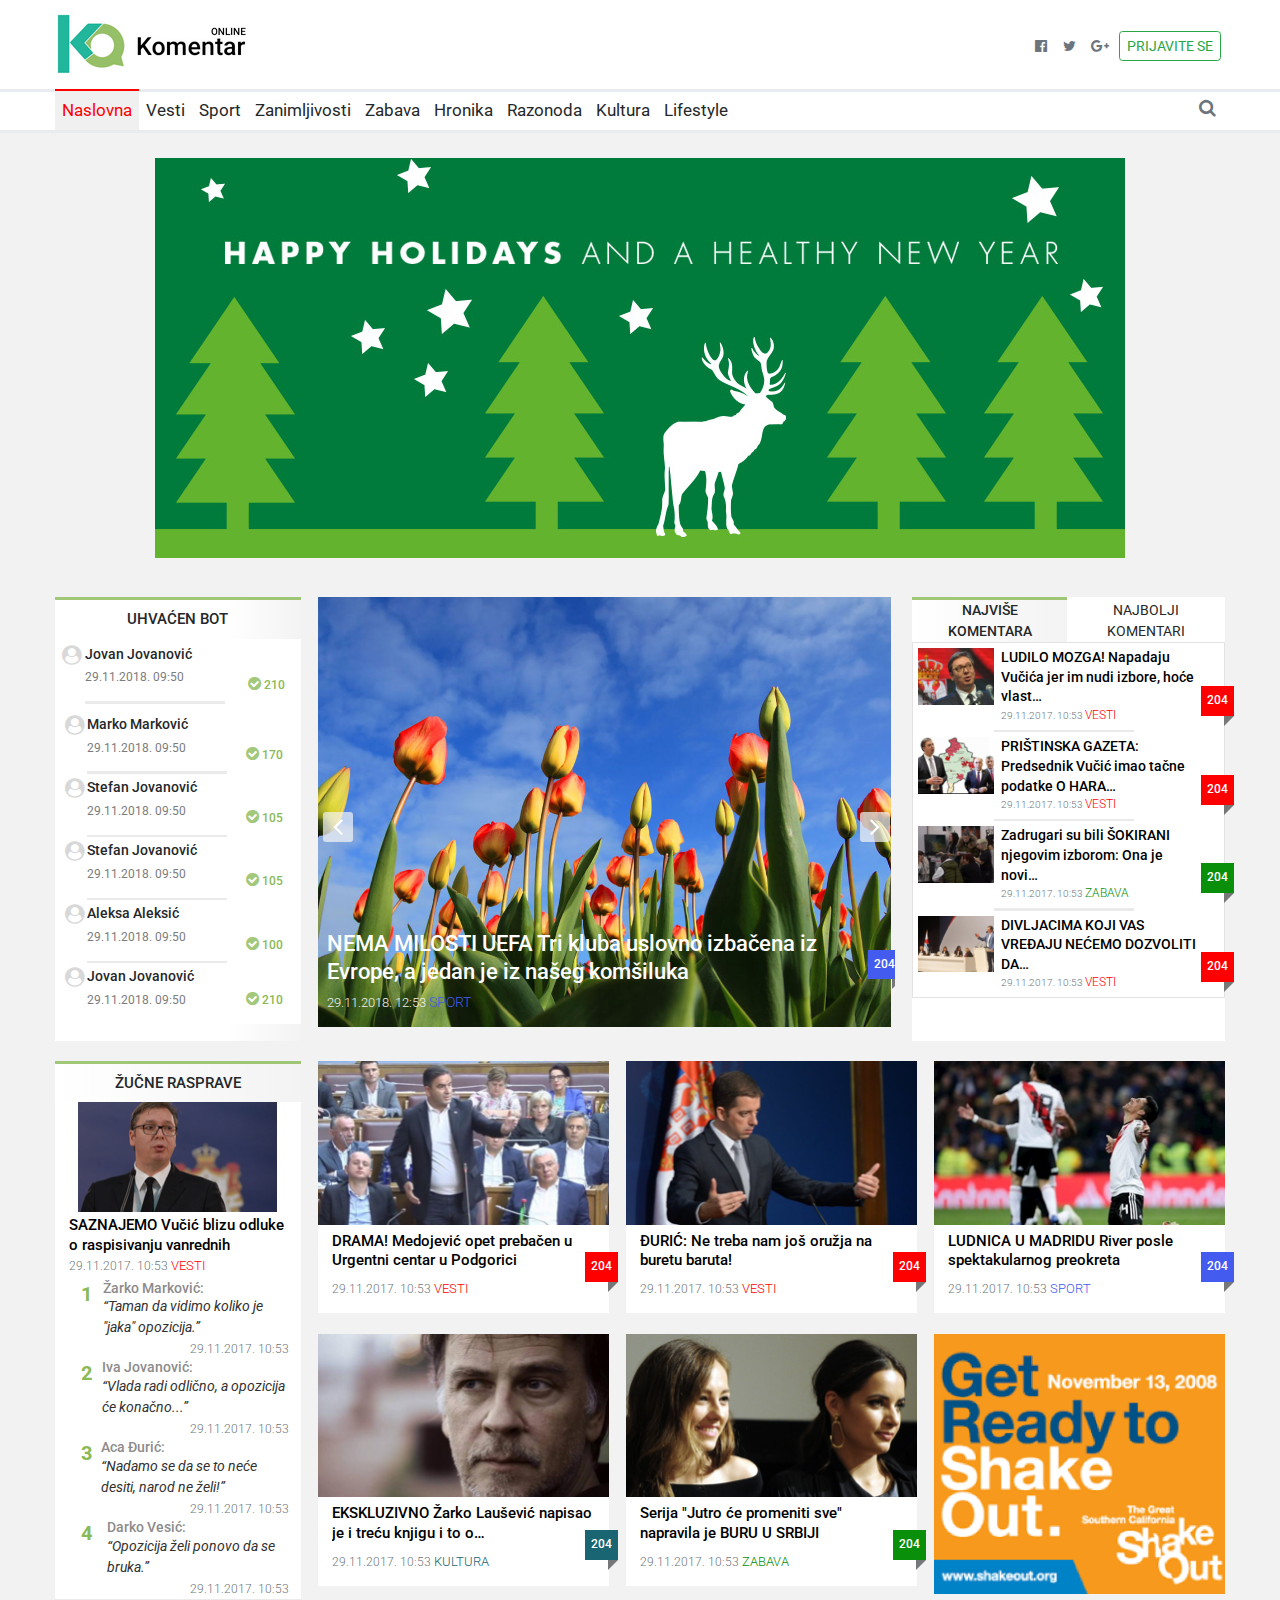
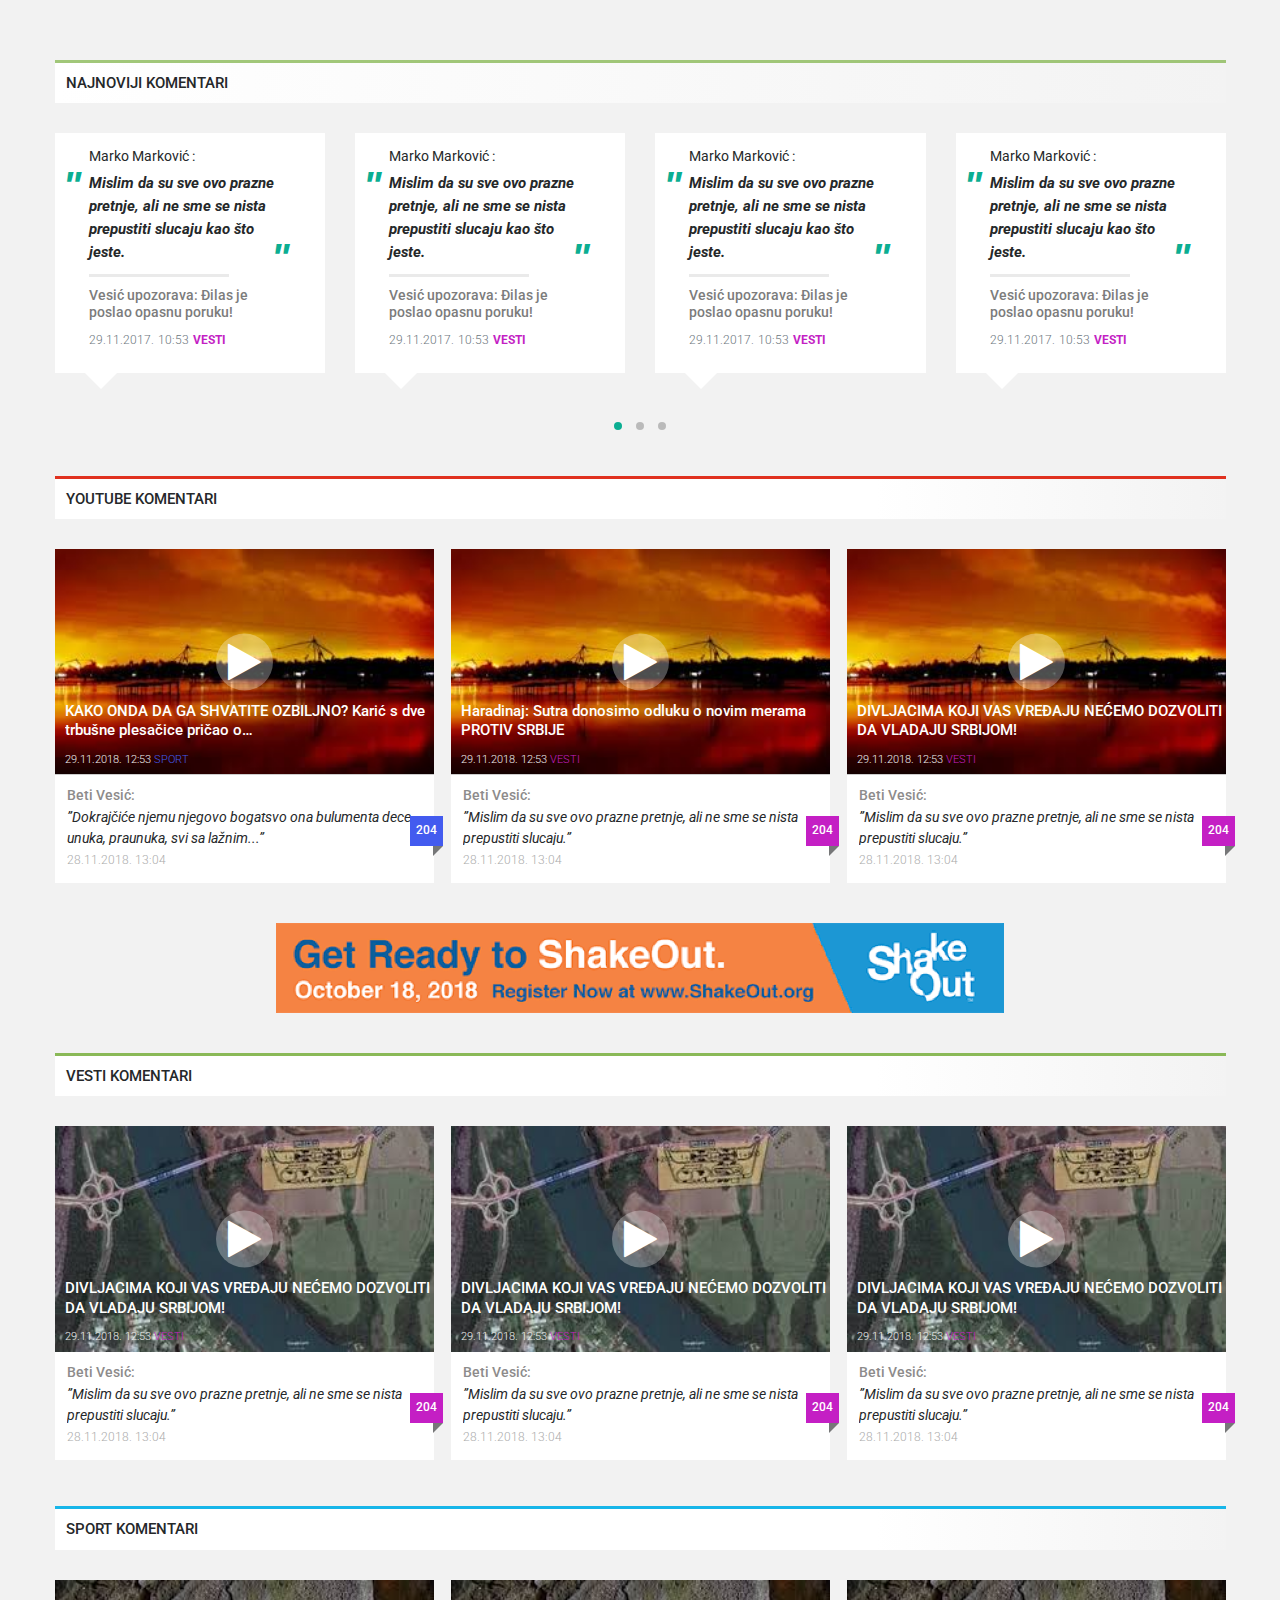
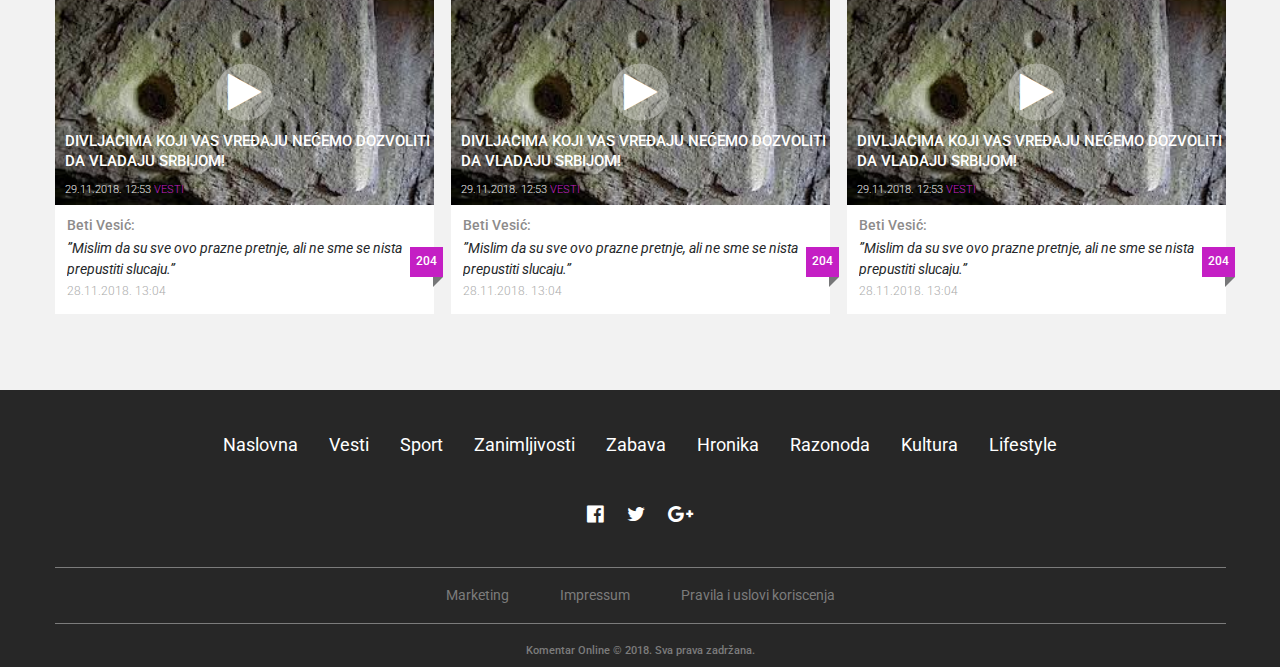
==== commit 2f0cdacf: "Single News page - finished single-news-wrapper section and banner section" ====
--- a/index.html
+++ b/index.html
@@ -1031,7 +1031,7 @@
                         <img src="img/banner-section/baner 90.png" alt="Banner90"/>
                     </a>
                 </div>
-            </section><!--banner-section end-->s
+            </section><!--banner-section end-->
             <!--news comments start-->
             <section class="news-comments">
                 <div class="container">
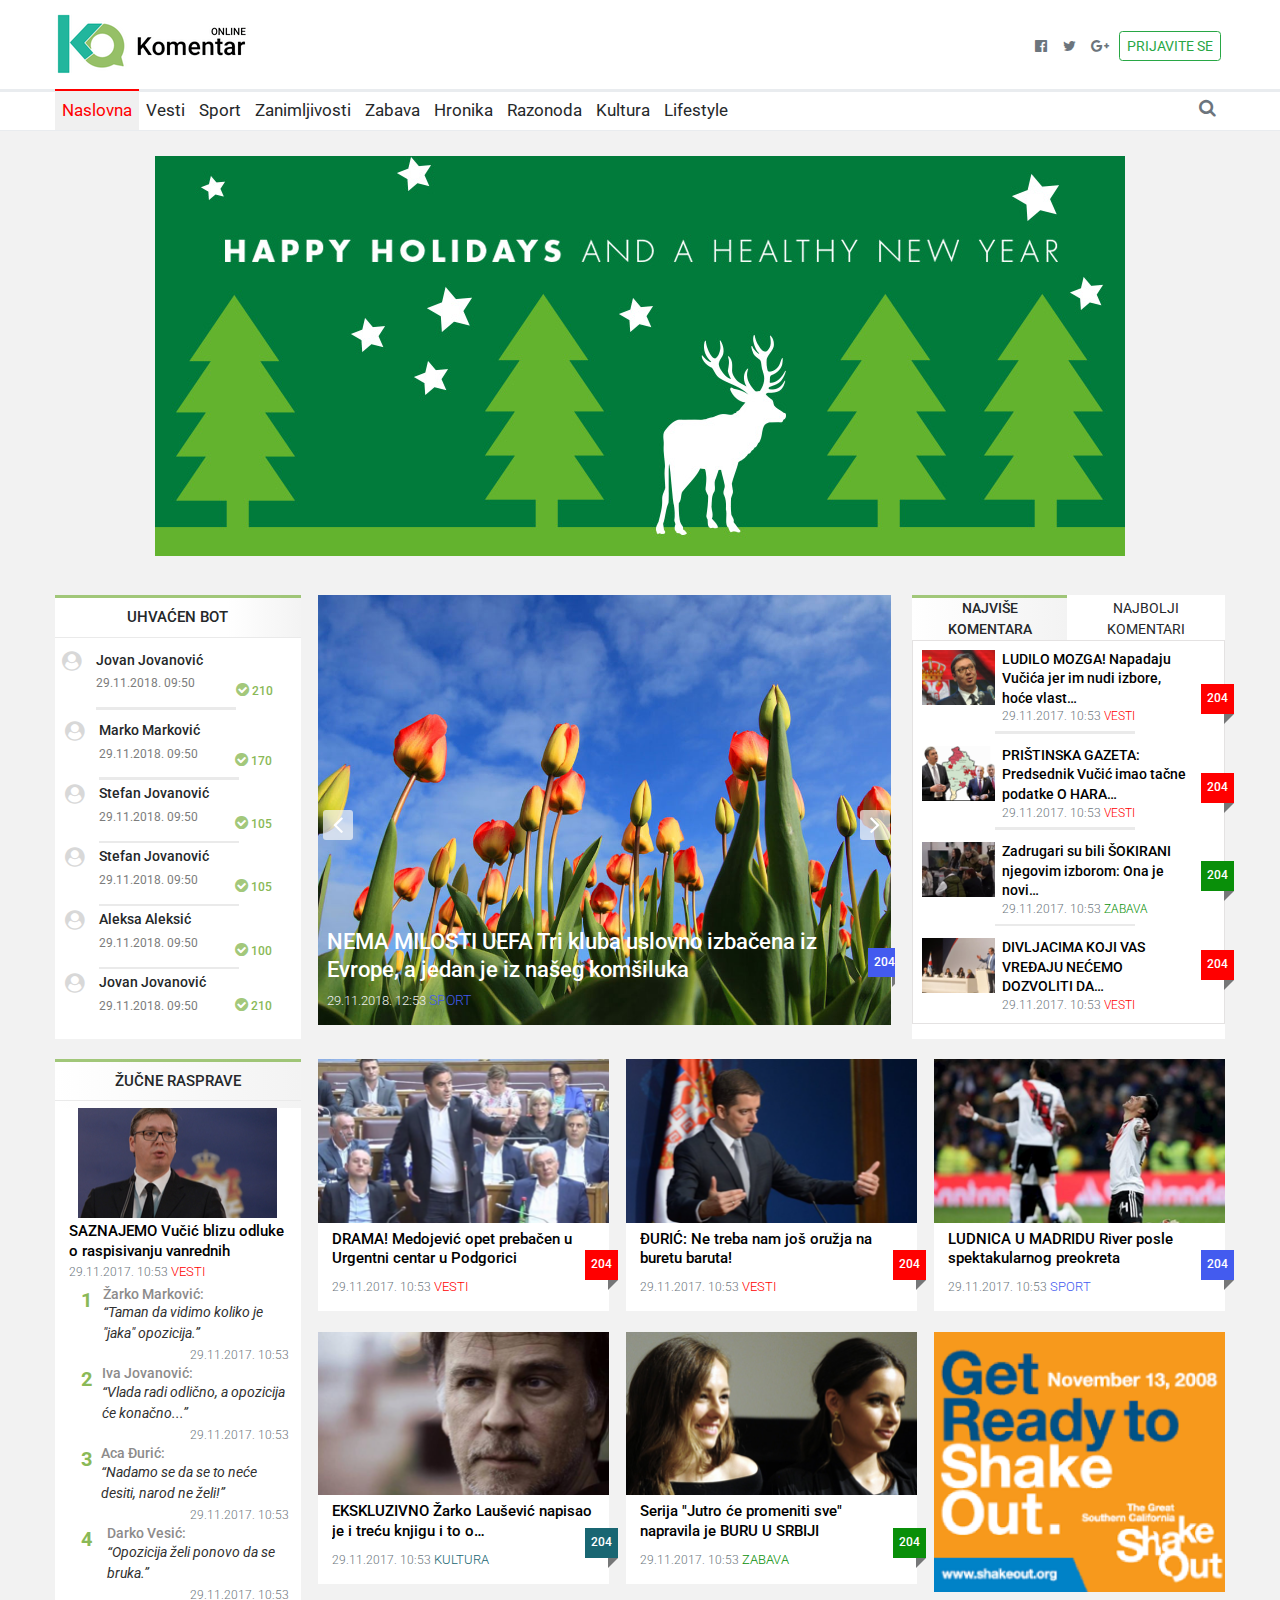
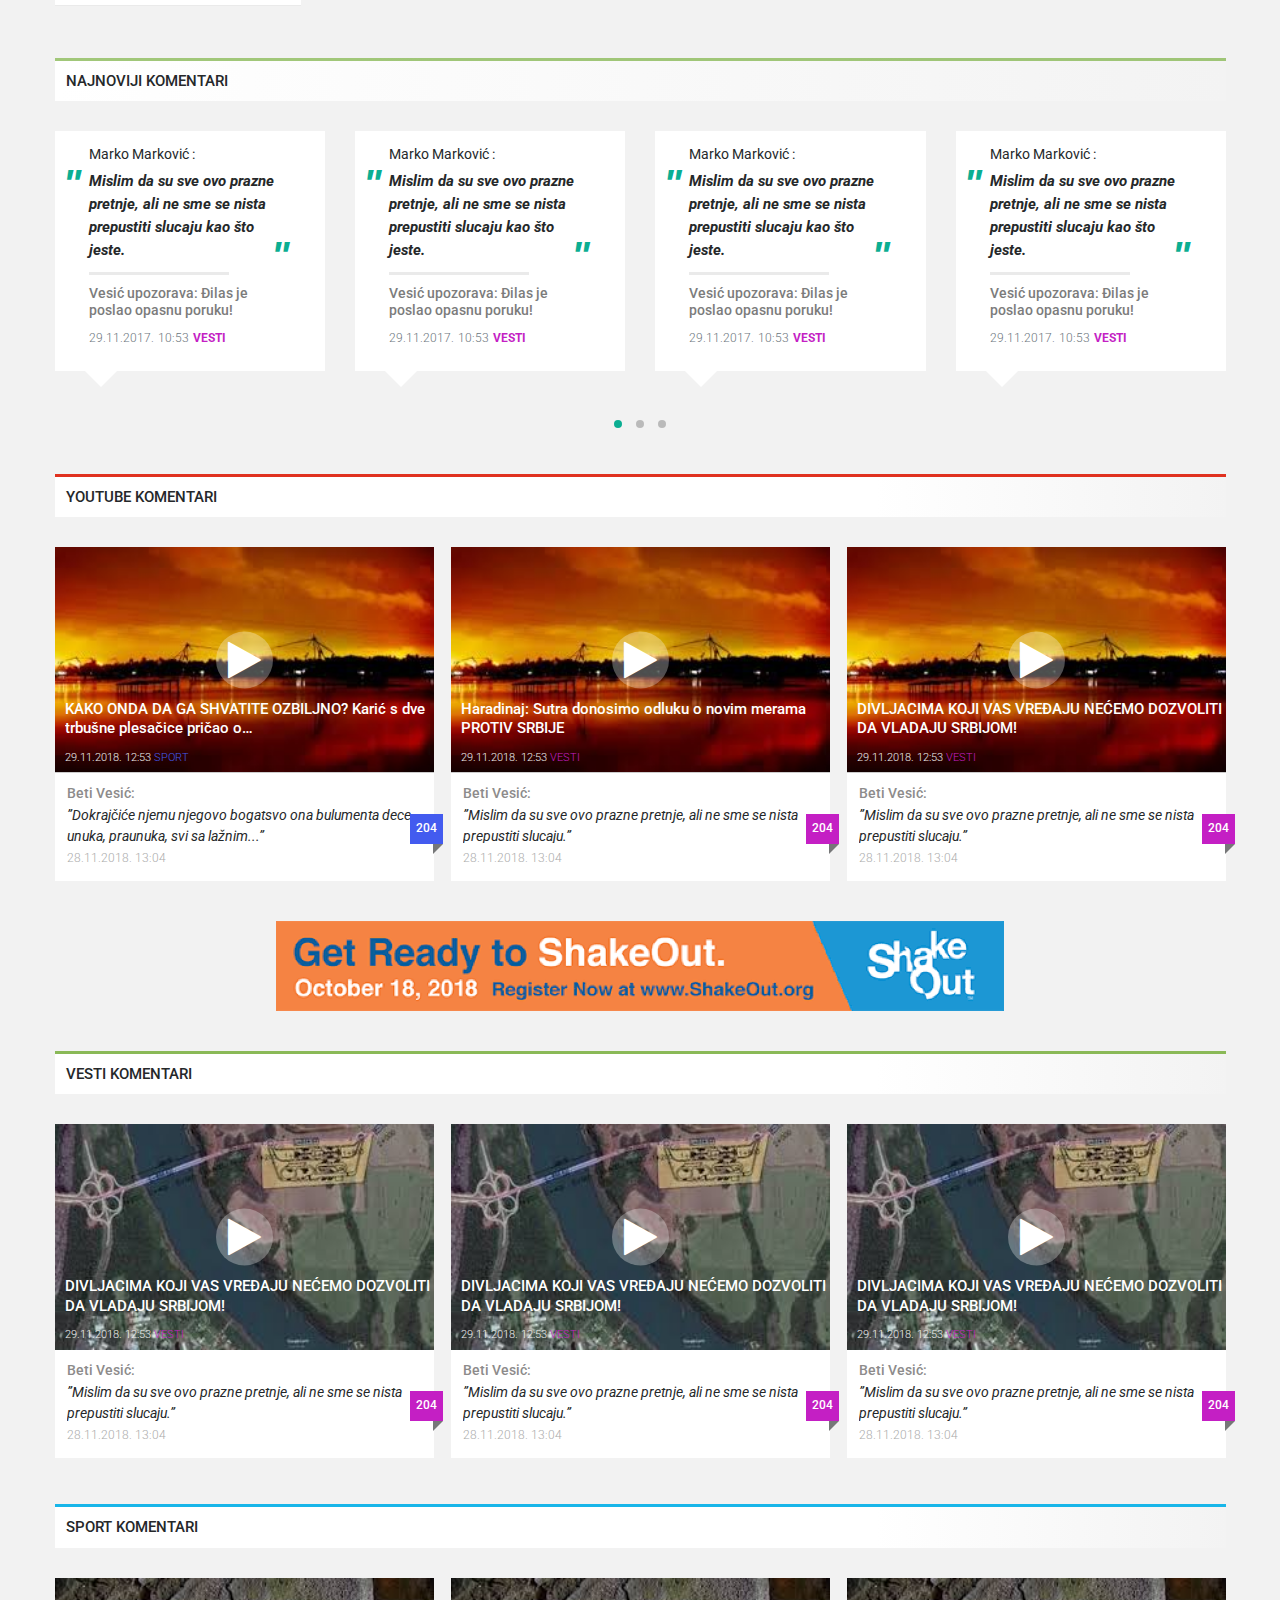
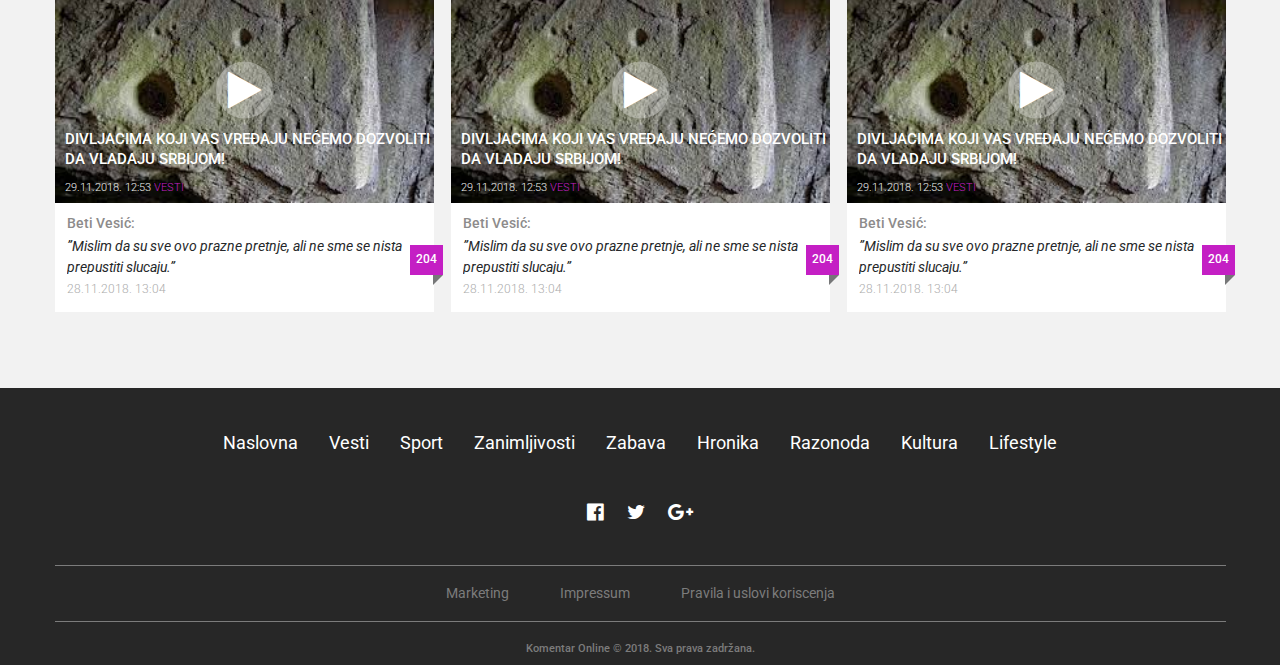
==== commit 140f4f75: "Fixed some issues" ====
--- a/index.html
+++ b/index.html
@@ -146,7 +146,7 @@
             <section class="lead-section">
                 <div class="container">
                     <figure>
-                        <img src="img/lead-section img/baner 970x400.png" alt="Banner" class="img-holder size-lead-picture"/>
+                        <img src="img/lead-section img/baner 970x400.png" alt="Banner"/>
                     </figure>
                 </div>
             </section><!--lead-section end-->
@@ -157,18 +157,21 @@
                         <!--col 1 start-->
                         <div class="col-sm-9 col-lg-4 order-last order-lg-first mt-3 mt-sm-0">
                             <div class="grid-slider-tittle h-100 bg-white">
-                                <h3 class="text-uppercase mb-0">uhvaćen bot</h3>
+                                <!--last-comments-->
+                                <div class="grid-slider-tittle-bot mb-1 mb-md-2">
+                                    <h3 class="text-uppercase mb-0">uhvaćen bot</h3>
+                                </div>
                                 <!--article 1 start-->
                                 <article class="grid-slider-bot p-2">
                                     <div class="grid-slider-bot-item d-flex">
-                                        <div class="w-10">
+                                        <div class="w-15">
                                             <span class="fa fa-user-circle"></span>
                                         </div>
-                                        <div class="w-70 line line-left">
+                                        <div class="w-60 line line-left">
                                             <h5>Jovan Jovanović</h5>
                                             <p>29.11.2018. 09:50</p>
                                         </div>
-                                        <div class="w-20 align-self-end">
+                                        <div class="w-25 align-self-end">
                                             <span class="fa fa-check-circle"></span>
                                             <p class="grid-slider-bot-item-number d-inline-block">210</p>
                                         </div>
@@ -177,14 +180,14 @@
                                 <!--article 2 start-->
                                 <article class="grid-slider-bot">
                                     <div class="grid-slider-bot-item d-flex">
-                                        <div class="w-10">
+                                        <div class="w-15">
                                             <span class="fa fa-user-circle"></span>
                                         </div>
-                                        <div class="w-70 line line-left">
+                                        <div class="w-60 line line-left">
                                             <h5>Marko Marković</h5>
                                             <p>29.11.2018. 09:50</p>
                                         </div>
-                                        <div class="w-20 align-self-end">
+                                        <div class="w-25 align-self-end">
                                             <span class="fa fa-check-circle"></span>
                                             <p class="grid-slider-bot-item-number d-inline-block">170</p>
                                         </div>
@@ -193,14 +196,14 @@
                                 <!--article 3 start-->
                                 <article class="grid-slider-bot">
                                     <div class="grid-slider-bot-item d-flex">
-                                        <div class="w-10">
+                                        <div class="w-15">
                                             <span class="fa fa-user-circle"></span>
                                         </div>
-                                        <div class="w-70 line line-left">
+                                        <div class="w-60 line line-left">
                                             <h5>Stefan Jovanović</h5>
                                             <p>29.11.2018. 09:50</p>
                                         </div>
-                                        <div class="w-20 align-self-end">
+                                        <div class="w-25 align-self-end">
                                             <span class="fa fa-check-circle"></span>
                                             <p class="grid-slider-bot-item-number d-inline-block">105</p>
                                         </div>
@@ -209,14 +212,14 @@
                                 <!--article 4 start-->
                                 <article class="grid-slider-bot">
                                     <div class="grid-slider-bot-item d-flex">
-                                        <div class="w-10">
+                                        <div class="w-15">
                                             <span class="fa fa-user-circle"></span>
                                         </div>
-                                        <div class="w-70 line line-left">
+                                        <div class="w-60 line line-left">
                                             <h5>Stefan Jovanović</h5>
                                             <p>29.11.2018. 09:50</p>
                                         </div>
-                                        <div class="w-20 align-self-end">
+                                        <div class="w-25 align-self-end">
                                             <span class="fa fa-check-circle"></span>
                                             <p class="grid-slider-bot-item-number d-inline-block">105</p>
                                         </div>
@@ -225,14 +228,14 @@
                                 <!--article 5 start-->
                                 <article class="grid-slider-bot">
                                     <div class="grid-slider-bot-item d-flex">
-                                        <div class="w-10">
+                                        <div class="w-15">
                                             <span class="fa fa-user-circle"></span>
                                         </div>
-                                        <div class="w-70 line line-left">
+                                        <div class="w-60 line line-left">
                                             <h5>Aleksa Aleksić</h5>
                                             <p>29.11.2018. 09:50</p>
                                         </div>
-                                        <div class="w-20 align-self-end">
+                                        <div class="w-25 align-self-end">
                                             <span class="fa fa-check-circle"></span>
                                             <p class="grid-slider-bot-item-number d-inline-block">100</p>
                                         </div>
@@ -241,14 +244,14 @@
                                 <!--article 6 start-->
                                 <article class="grid-slider-bot">
                                     <div class="grid-slider-bot-item d-flex">
-                                        <div class="w-10">
+                                        <div class="w-15">
                                             <span class="fa fa-user-circle"></span>
                                         </div>
-                                        <div class="w-70">
+                                        <div class="w-60">
                                             <h5>Jovan Jovanović</h5>
                                             <p>29.11.2018. 09:50</p>
                                         </div>
-                                        <div class="w-20 align-self-end">
+                                        <div class="w-25 align-self-end">
                                             <span class="fa fa-check-circle"></span>
                                             <p class="grid-slider-bot-item-number d-inline-block">210</p>
                                         </div>
@@ -336,7 +339,7 @@
                                 <div class="tab-content" id="product-description-content">
                                     <div class="tab-pane fade show active" id="most-comments" role="tabpanel" aria-labelledby="home-tab">
                                         <!--article most comments 1 start-->
-                                        <article class="most-comments d-flex align-items-start" data-category='#ff0000'>
+                                        <article class="most-comments d-flex align-items-start p-1" data-category='#ff0000'>
                                             <a href="#" class="w-25 img-holder size-4by3">
                                                 <img src="img/grid-slider-section/Slika .png" alt="Slika 1"/>
                                             </a>
@@ -355,7 +358,7 @@
                                             <a href="#" class="category-bg comment-number comment-number-position-20">204</a>
                                         </article><!--article most comments 1 end-->
                                         <!--article most comments 2 start-->
-                                        <article class="most-comments d-flex align-items-start" data-category='#ff0000'>
+                                        <article class="most-comments d-flex align-items-start p-1" data-category='#ff0000'>
                                             <a href="#" class="w-25 img-holder size-4by3">
                                                 <img src="img/grid-slider-section/Slika  (1).png" alt="Slika 1"/>
                                             </a>
@@ -374,7 +377,7 @@
                                             <a href="#" class="category-bg comment-number comment-number-position-40">204</a>
                                         </article><!--article most comments 2 end-->
                                         <!--article most comments 3 start-->
-                                        <article class="most-comments d-flex align-items-start" data-category='#098F09'>
+                                        <article class="most-comments d-flex align-items-start p-1" data-category='#098F09'>
                                             <a href="#" class="w-25 img-holder size-4by3">
                                                 <img src="img/grid-slider-section/Slika  (2).png" alt="Slika 2"/>
                                             </a>
@@ -393,7 +396,7 @@
                                             <a href="#" class="category-bg comment-number comment-number-position-60">204</a>
                                         </article><!--article most comments 3 end-->
                                         <!--article most comments 4 start-->
-                                        <article class="most-comments d-flex align-items-start" data-category='#ff0000'>
+                                        <article class="most-comments d-flex align-items-start p-1" data-category='#ff0000'>
                                             <a href="#" class="w-25 img-holder size-4by3">
                                                 <img src="img/grid-slider-section/Slika  (3).png" alt="Slika 3"/>
                                             </a>
@@ -505,7 +508,7 @@
                             <div class="discussions-tittle">
                                 <h3 class="text-uppercase mb-0 text-center">ŽUČNE RASPRAVE</h3>
                                 <!--article 1 start-->
-                                <article class="discussions-article bg-white text-center" data-category='#ff0000'>
+                                <article class="discussions-article bg-white text-center mt-2" data-category='#ff0000'>
                                     <a href="#" class="discussions-link">
                                         <img src="img/discussions-section/Slika vesti.png" alt="Slika Vesti"/>
                                     </a>
@@ -1343,7 +1346,7 @@
                 </div>
             </div>
         </footer><!--footer end-->
-        
+
         <!--SCRIPTS goes here-->
         <!--First jquery, then popper and finaly bootstrap-->
         <script src="js/jquery.min.js" type="text/javascript"></script>
--- a/css/theme.css
+++ b/css/theme.css
@@ -5,7 +5,7 @@
   font-weight: normal;
   font-style: normal; }
 html {
-  font-size: 14px; }
+  font-size: 13px; }
 
 img {
   max-width: 100%; }
@@ -30,6 +30,8 @@
     padding-top: 42%; }
   .img-holder.comments-picture:after {
     padding-top: 59.5%; }
+  .img-holder.size-read-more-picture:after {
+    padding-top: 62.13%; }
   .img-holder img {
     display: block;
     position: absolute;
@@ -76,6 +78,29 @@
     border-top-color: #767778;
     border-left-color: #767778; }
 
+.comment-number-single-page {
+  position: absolute;
+  top: 80%;
+  right: -9px;
+  color: #fff;
+  font-family: "Roboto", sans-serif;
+  font-weight: 500;
+  padding: 6px;
+  font-size: 0.85rem;
+  display: inline-block;
+  text-decoration: none; }
+  .comment-number-single-page:after {
+    content: '';
+    display: block;
+    width: 5px;
+    height: 5px;
+    position: absolute;
+    top: 100%;
+    left: 70%;
+    border: 5px solid transparent;
+    border-top-color: #767778;
+    border-left-color: #767778; }
+
 .line:after {
   content: '';
   display: block;
@@ -108,6 +133,30 @@
   top: 10%;
   left: 3%; }
 
+.news-item .news-item-detail a {
+  text-decoration: none; }
+  .news-item .news-item-detail a:hover {
+    color: #fff; }
+.news-item .news-item-detail h5 {
+  font-size: 1.1rem;
+  line-height: 1.4rem;
+  max-height: 2.8rem;
+  overflow: hidden; }
+  .news-item .news-item-detail h5 .news-item-link {
+    text-decoration: none;
+    color: #000000; }
+.news-item .news-item-detail p {
+  font-weight: 300;
+  color: #6c757d; }
+  .news-item .news-item-detail p .date, .news-item .news-item-detail p .time {
+    font-size: 0.85rem; }
+  .news-item .news-item-detail p .news-detail-link {
+    text-decoration: none;
+    font-size: 0.9rem; }
+
+@media (min-width: 768px) {
+  html {
+    font-size: 14px; } }
 /* Buzz Out */
 @-webkit-keyframes buzz {
   10% {
@@ -468,10 +517,11 @@
     padding: 25px 100px; } }
 .grid-slider {
   padding-bottom: 20px; }
-  .grid-slider .grid-slider-tittle {
+  .grid-slider .grid-slider-tittle .grid-slider-tittle-bot {
     border-top: 3px solid rgba(138, 185, 87, 0.8);
-    background: linear-gradient(to right, white 70%, #f3f3f3 100%); }
-    .grid-slider .grid-slider-tittle h3 {
+    background: linear-gradient(to right, white 70%, #f3f3f3 100%);
+    border-bottom: 1px solid #EAEAEA; }
+    .grid-slider .grid-slider-tittle .grid-slider-tittle-bot h3 {
       color: #25282A;
       font-size: 1.1rem;
       text-align: center;
@@ -605,7 +655,7 @@
     .grid-slider .grid-slider-comments .news-detail p {
       font-weight: 300;
       color: #6c757d;
-      font-size: 0.7rem;
+      font-size: 0.85rem;
       padding-left: 2px; }
       .grid-slider .grid-slider-comments .news-detail p .news-detail-link {
         text-decoration: none;
@@ -669,7 +719,8 @@
       color: #25282A;
       font-size: 1.1rem;
       text-align: center;
-      padding: 10px 41px; }
+      padding: 10px 41px;
+      border-bottom: 1px solid #EAEAEA; }
     .discussions .discussions-tittle .discussions-div {
       padding: 0 12px; }
       .discussions .discussions-tittle .discussions-div .discussions-number {
@@ -1000,11 +1051,11 @@
     margin-top: 22px;
     margin-bottom: 22px; } }
 .header-bottom {
-  border-bottom: 3px solid #e9ecef; }
+  border-bottom: 1px solid #e9ecef; }
 
 .single-news {
-  margin-top: 28px;
-  margin-left: 35px; }
+  margin-top: 10px;
+  margin-left: 10px; }
   .single-news .single-news-wrapper .single-news-header .category {
     color: #3E3E3E;
     font-family: "Roboto", sans-serif;
@@ -1017,7 +1068,7 @@
     .single-news .single-news-wrapper .single-news-header a:hover {
       color: #fff; }
   .single-news .single-news-wrapper .single-news-header .comment-number {
-    top: -0.2%;
+    top: -0.1%;
     right: 65%; }
   .single-news .single-news-wrapper .single-news-header h2 {
     color: #313131;
@@ -1038,14 +1089,23 @@
     margin-bottom: 30px; }
 
 @media (min-width: 450px) {
-  .single-news .single-news-wrapper .single-news-header .comment-number {
-    right: 75%; } }
+  .single-news {
+    margin-top: 15px;
+    margin-left: 15px; }
+    .single-news .single-news-wrapper .single-news-header .comment-number {
+      right: 75%; } }
 @media (min-width: 576px) {
-  .single-news .single-news-wrapper .single-news-header .comment-number {
-    right: 80%; } }
+  .single-news {
+    margin-top: 20px;
+    margin-left: 20px; }
+    .single-news .single-news-wrapper .single-news-header .comment-number {
+      right: 80%; } }
 @media (min-width: 768px) {
-  .single-news .single-news-wrapper .single-news-header .comment-number {
-    right: 85%; } }
+  .single-news {
+    margin-top: 28px;
+    margin-left: 35px; }
+    .single-news .single-news-wrapper .single-news-header .comment-number {
+      right: 85%; } }
 @media (min-width: 1200px) {
   .single-news .single-news-wrapper .single-news-header .comment-number {
     right: 87%; } }
@@ -1055,15 +1115,185 @@
   border: 1px solid rgba(213, 213, 213, 0.54);
   background: rgba(138, 185, 87, 0.15);
   margin-bottom: 26px; }
-  .input-form .form-control {
-    border-radius: 2px;
+
+.form-control {
+  border-radius: 2px;
+  background: #fff;
+  border: 0.5px solid #E2E1E7; }
+  .form-control:focus {
+    box-shadow: 0 0 1px rgba(0, 0, 0, 0.4);
+    border-color: #ced4da; }
+
+.btn-success {
+  background: #8AB957 !important;
+  border-color: #8AB957 !important; }
+
+.comment-wrapper {
+  margin-top: 26px;
+  margin-bottom: 35px; }
+  .comment-wrapper .comment-inner {
+    padding-top: 16px;
+    padding-left: 16px;
+    border: 1px solid rgba(213, 213, 213, 0.54);
     background: #fff;
-    border: 0.5px solid #E2E1E7; }
-    .input-form .form-control:focus {
-      box-shadow: 0 0 1px rgba(0, 0, 0, 0.4);
-      border-color: #ced4da; }
-  .input-form .btn-success {
-    background: #8AB957 !important;
-    border-color: #8AB957 !important; }
+    margin-bottom: 14px; }
+    .comment-wrapper .comment-inner .comment-item h6 {
+      color: #25282A;
+      font-size: 1.07rem;
+      font-weight: 500; }
+    .comment-wrapper .comment-inner .comment-item .datetime {
+      color: #7C7C7C;
+      font-size: 0.78rem;
+      font-weight: 300; }
+    .comment-wrapper .comment-inner .comment-item .comment-p {
+      color: #313131;
+      font-size: 1.07rem; }
+    .comment-wrapper .comment-inner .comment-item .fa {
+      font-size: 1.1rem;
+      color: #8AB957;
+      text-decoration: none;
+      padding: 10px;
+      background: rgba(138, 185, 87, 0.15); }
+      .comment-wrapper .comment-inner .comment-item .fa span {
+        color: #3E3E3E;
+        font-family: "Roboto", sans-serif;
+        font-size: 1rem;
+        font-weight: 500; }
+    .comment-wrapper .comment-inner .comment-item .comment-form {
+      padding: 10px;
+      padding-bottom: 0;
+      border: 1px solid rgba(213, 213, 213, 0.54);
+      background: rgba(138, 185, 87, 0.15); }
+
+.comment-read-more h2 {
+  color: #3E3E3E;
+  font-size: 1.07rem;
+  border-bottom: 1px solid #D8D8D8;
+  margin-bottom: 27px; }
+.comment-read-more .read-more-items {
+  margin-bottom: 0px; }
+  .comment-read-more .read-more-items .read-more-items:last-of-type {
+    margin-bottom: 27px; }
+  .comment-read-more .read-more-items .read-more-item {
+    margin-bottom: 27px; }
+    .comment-read-more .read-more-items .read-more-item a {
+      text-decoration: none; }
+      .comment-read-more .read-more-items .read-more-item a p {
+        color: #313131;
+        font-size: 1rem; }
+
+@media (min-width: 768px) {
+  .comment-read-more .read-more-items {
+    margin-bottom: 76px; }
+    .comment-read-more .read-more-items .read-more-item {
+      margin-bottom: 27px; } }
+.right-side {
+  background: #F2F2F2;
+  padding: 20px; }
+  .right-side .news-item .news-item-detail .comment-number-single-page {
+    top: 25.5%;
+    right: 18px; }
+  .right-side .news-item .news-item-detail .comment-number-position-44 {
+    top: 44.5%; }
+  .right-side .news-item .news-item-detail .comment-number-position-54 {
+    top: 54.5%; }
+  .right-side .last-comments {
+    border-top: 3px solid rgba(138, 185, 87, 0.8);
+    background: linear-gradient(90deg, #FFFFFF 0%, #F3F3F3 100%);
+    border-bottom: 1px solid #EAEAEA; }
+    .right-side .last-comments h3 {
+      color: #25282A;
+      font-size: 1.1rem;
+      text-align: center;
+      padding: 10px 41px;
+      border-bottom: 1px solid #EAEAEA; }
+    .right-side .last-comments .discussions-div {
+      padding: 12px;
+      padding-bottom: 0; }
+      .right-side .last-comments .discussions-div .line:after {
+        width: 100%;
+        height: 1px; }
+      .right-side .last-comments .discussions-div .discussions-number {
+        color: #8AB957;
+        font-family: "Roboto", sans-serif;
+        font-size: 1.57rem;
+        font-weight: 700; }
+      .right-side .last-comments .discussions-div h5 {
+        color: #8D8B8B;
+        font-size: 1rem; }
+      .right-side .last-comments .discussions-div p {
+        color: #313131;
+        font-size: 1rem;
+        font-style: italic; }
+        .right-side .last-comments .discussions-div p .date, .right-side .last-comments .discussions-div p .time {
+          font-size: 0.85rem;
+          color: #6c757d;
+          font-style: normal; }
+
+@media (min-width: 992px) {
+  .right-side .news-item .news-item-detail .comment-number-single-page {
+    top: 25.2%;
+    right: 18px; }
+  .right-side .news-item .news-item-detail .comment-number-position-44 {
+    top: 42.5%; }
+  .right-side .news-item .news-item-detail .comment-number-position-54 {
+    top: 51.5%; } }
+@media (min-width: 1200px) {
+  .right-side .news-item .news-item-detail .comment-number-single-page {
+    top: 25.5%;
+    right: 18px; }
+  .right-side .news-item .news-item-detail .comment-number-position-44 {
+    top: 44.5%; }
+  .right-side .news-item .news-item-detail .comment-number-position-54 {
+    top: 54.5% !important; } }
+.single-news .single-news-header h4 {
+  color: #313131;
+  font-family: "Roboto", sans-serif;
+  font-weight: 500;
+  font-size: 1.07rem;
+  line-height: 1.6rem;
+  max-height: 3.2rem;
+  overflow: hidden; }
+.single-news .comments-button .btn-secondary {
+  padding: 7px 12px;
+  background: #F2F2F2 !important;
+  border-color: #F2F2F2 !important;
+  color: #3E3E3E !important;
+  font-size: 1.4rem; }
+  .single-news .comments-button .btn-secondary .fa {
+    font-size: 1.4rem; }
+.single-news .comment-wrapper-top a {
+  text-decoration: none; }
+  .single-news .comment-wrapper-top a p {
+    color: #25282A;
+    font-size: 1.07rem; }
+.single-news .comment-wrapper-top .fa {
+  color: #6c757d;
+  font-size: 1.2rem;
+  padding-right: 10px; }
+.single-news .right-side .news-item .news-item-detail .comment-number {
+  top: 24.5%;
+  right: 18px; }
+.single-news .right-side .news-item .news-item-detail .comment-number-position-42 {
+  top: 42.5%; }
+.single-news .right-side .news-item .news-item-detail .comment-number-position-52 {
+  top: 52%; }
+
+@media (min-width: 992px) {
+  .single-news .right-side .news-item .news-item-detail .comment-number {
+    top: 23.5%;
+    right: 18px; }
+  .single-news .right-side .news-item .news-item-detail .comment-number-position-42 {
+    top: 39.5%; }
+  .single-news .right-side .news-item .news-item-detail .comment-number-position-52 {
+    top: 47.8%; } }
+@media (min-width: 1200px) {
+  .single-news .right-side .news-item .news-item-detail .comment-number {
+    top: 24.5%;
+    right: 18px; }
+  .single-news .right-side .news-item .news-item-detail .comment-number-position-42 {
+    top: 42.5%; }
+  .single-news .right-side .news-item .news-item-detail .comment-number-position-52 {
+    top: 52%; } }
 
 /*# sourceMappingURL=theme.css.map */
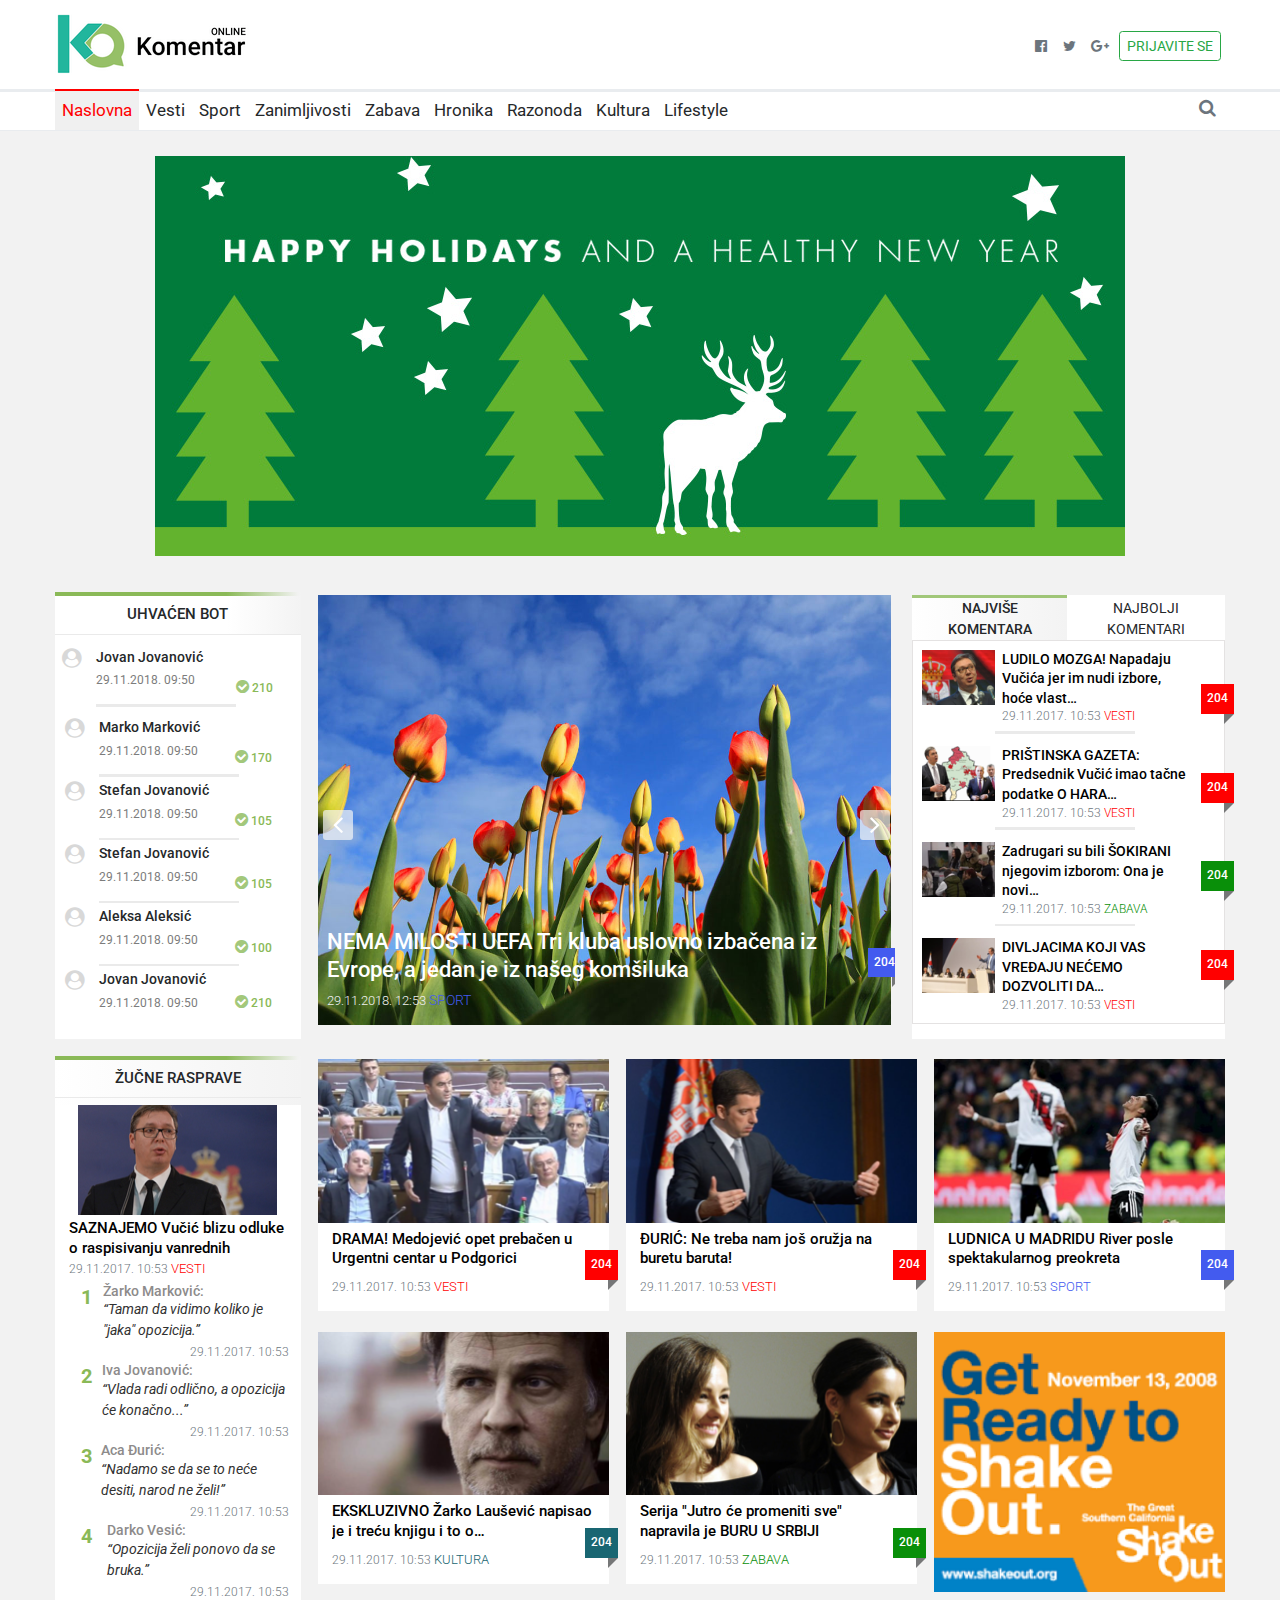
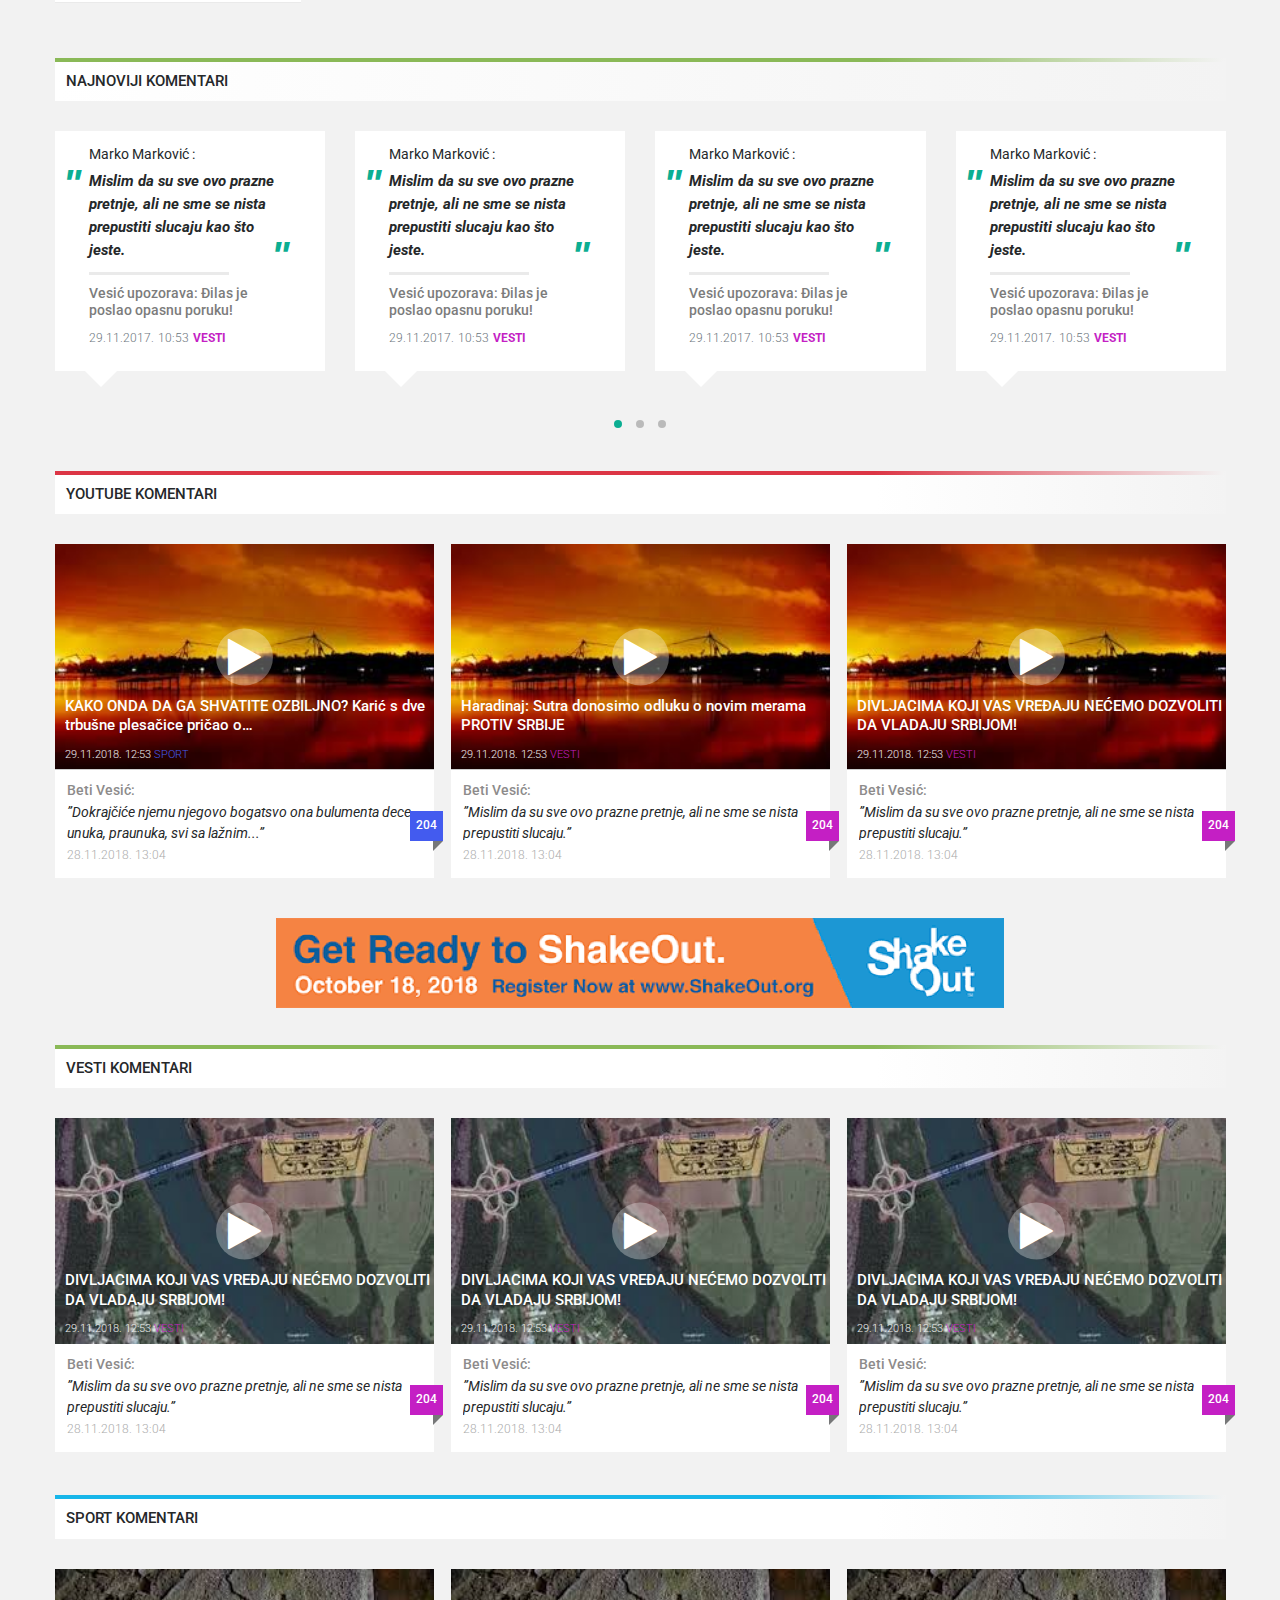
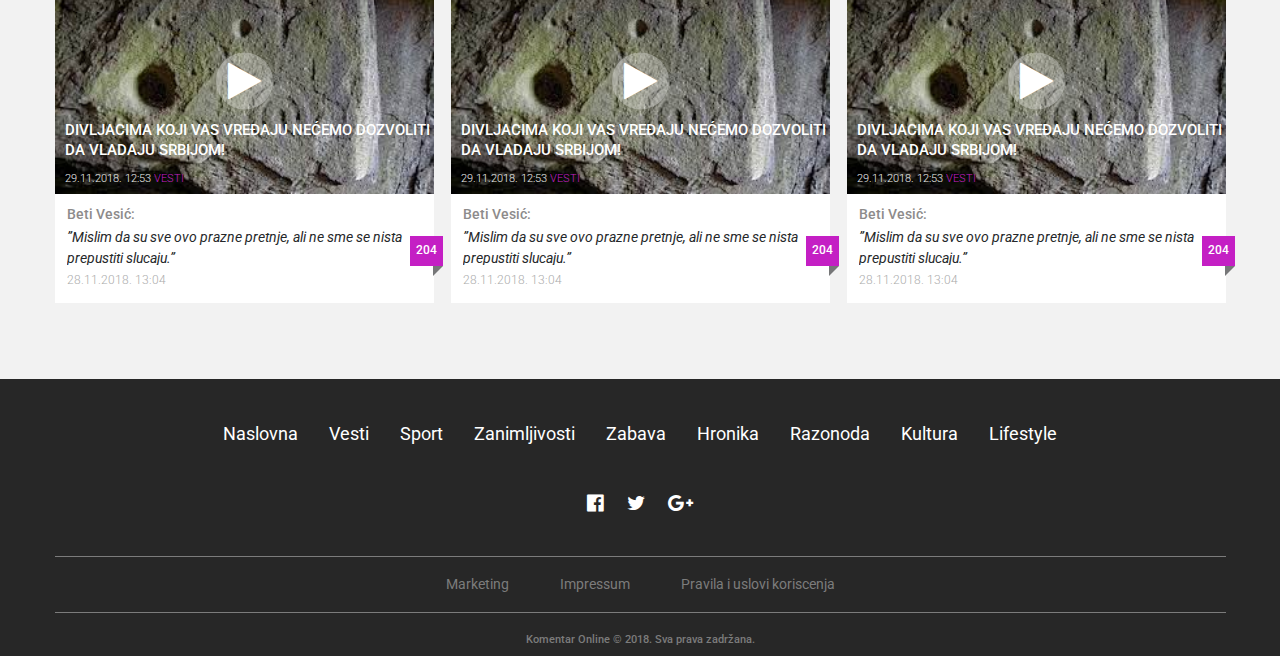
==== commit c92f03a9: "Add border-top-linear-gradient class for all pages" ====
--- a/index.html
+++ b/index.html
@@ -158,7 +158,7 @@
                         <div class="col-sm-9 col-lg-4 order-last order-lg-first mt-3 mt-sm-0">
                             <div class="grid-slider-tittle h-100 bg-white">
                                 <!--last-comments-->
-                                <div class="grid-slider-tittle-bot mb-1 mb-md-2">
+                                <div class="grid-slider-tittle-bot mb-1 mb-md-2 position-relative border-top-linear-gradient">
                                     <h3 class="text-uppercase mb-0">uhvaćen bot</h3>
                                 </div>
                                 <!--article 1 start-->
@@ -417,7 +417,7 @@
                                     </div>
                                     <div class="tab-pane fade" id="best-comments" role="tabpanel" aria-labelledby="profile-tab">
                                         <!--article best comments 1 start-->
-                                        <article class="best-comments d-flex align-items-start" data-category='#ff0000'>
+                                        <article class="best-comments d-flex align-items-start p-1" data-category='#ff0000'>
                                             <a href="#" class="w-25 img-holder size-4by3">
                                                 <img src="img/grid-slider-section/Slika .png" alt="Slika 1"/>
                                             </a>
@@ -436,7 +436,7 @@
                                             <a href="#" class="category-bg comment-number comment-number-position-20">204</a>
                                         </article><!--article best comments 1 end-->
                                         <!--article best comments 2 start-->
-                                        <article class="best-comments d-flex align-items-start" data-category='#ff0000'>
+                                        <article class="best-comments d-flex align-items-start p-1" data-category='#ff0000'>
                                             <a href="#" class="w-25 img-holder size-4by3">
                                                 <img src="img/grid-slider-section/Slika  (1).png" alt="Slika 1"/>
                                             </a>
@@ -455,7 +455,7 @@
                                             <a href="#" class="category-bg comment-number comment-number-position-40">204</a>
                                         </article><!--article best comments 2 end-->
                                         <!--article best comments 3 start-->
-                                        <article class="best-comments d-flex align-items-start" data-category='#098F09'>
+                                        <article class="best-comments d-flex align-items-start p-1" data-category='#098F09'>
                                             <a href="#" class="w-25 img-holder size-4by3">
                                                 <img src="img/grid-slider-section/Slika  (2).png" alt="Slika 2"/>
                                             </a>
@@ -474,7 +474,7 @@
                                             <a href="#" class="category-bg comment-number comment-number-position-60">204</a>
                                         </article><!--article best comments 3 end-->
                                         <!--article best comments 4 start-->
-                                        <article class="best-comments d-flex align-items-start" data-category='#ff0000'>
+                                        <article class="best-comments d-flex align-items-start p-1" data-category='#ff0000'>
                                             <a href="#" class="w-25 img-holder size-4by3">
                                                 <img src="img/grid-slider-section/Slika  (3).png" alt="Slika 3"/>
                                             </a>
@@ -505,7 +505,7 @@
                     <div class="row">
                         <!--col 1 start-->
                         <div class="col-md-9 col-lg-4 order-last order-lg-first mt-3 mt-sm-0">
-                            <div class="discussions-tittle">
+                            <div class="discussions-tittle position-relative border-top-linear-gradient">
                                 <h3 class="text-uppercase mb-0 text-center">ŽUČNE RASPRAVE</h3>
                                 <!--article 1 start-->
                                 <article class="discussions-article bg-white text-center mt-2" data-category='#ff0000'>
@@ -726,7 +726,7 @@
             <!--newest-coments section start-->
             <section class="newest-coments">
                 <div class="container">
-                    <div class="newest-coments-tittle">
+                    <div class="newest-coments-tittle position-relative border-top-linear-gradient">
                         <h2 class="text-uppercase text-left mb-0">
                             najnoviji komentari
                         </h2>
@@ -909,7 +909,7 @@
             <!--youtube comments start-->
             <section class="youtube-comments">
                 <div class="container">
-                    <div class="coments-tittle">
+                    <div class="coments-tittle position-relative border-top-linear-gradient border-top-red">
                         <h2 class="text-uppercase text-left mb-0">
                             youtube komentari
                         </h2>
@@ -1038,7 +1038,7 @@
             <!--news comments start-->
             <section class="news-comments">
                 <div class="container">
-                    <div class="coments-tittle border-top-green">
+                    <div class="coments-tittle position-relative border-top-linear-gradient border-top-green">
                         <h2 class="text-uppercase text-left mb-0">
                             vesti komentari
                         </h2>
@@ -1159,7 +1159,7 @@
             <!--sport comments start-->
             <section class="sport-comments">
                 <div class="container">
-                    <div class="coments-tittle border-top-light-blue">
+                    <div class="coments-tittle position-relative border-top-linear-gradient border-top-light-blue">
                         <h2 class="text-uppercase text-left mb-0">
                             sport komentari
                         </h2>
--- a/css/theme.css
+++ b/css/theme.css
@@ -32,6 +32,8 @@
     padding-top: 59.5%; }
   .img-holder.size-read-more-picture:after {
     padding-top: 62.13%; }
+  .img-holder.news-list-picture:after {
+    padding-top: 70.7%; }
   .img-holder img {
     display: block;
     position: absolute;
@@ -55,7 +57,9 @@
 h6 {
   font-family: "Roboto", sans-serif; }
 
-.comment-number {
+.comment-number,
+.comment-number-single-page,
+.comment-number-news-list {
   position: absolute;
   top: 80%;
   right: -9px;
@@ -66,7 +70,9 @@
   font-size: 0.85rem;
   display: inline-block;
   text-decoration: none; }
-  .comment-number:after {
+  .comment-number:after,
+  .comment-number-single-page:after,
+  .comment-number-news-list:after {
     content: '';
     display: block;
     width: 5px;
@@ -78,29 +84,34 @@
     border-top-color: #767778;
     border-left-color: #767778; }
 
-.comment-number-single-page {
-  position: absolute;
-  top: 80%;
-  right: -9px;
-  color: #fff;
-  font-family: "Roboto", sans-serif;
-  font-weight: 500;
-  padding: 6px;
-  font-size: 0.85rem;
-  display: inline-block;
-  text-decoration: none; }
-  .comment-number-single-page:after {
-    content: '';
-    display: block;
-    width: 5px;
-    height: 5px;
+/*
+//COMMENT NUMBER Single page
+.comment-number-single-page{
     position: absolute;
-    top: 100%;
-    left: 70%;
-    border: 5px solid transparent;
-    border-top-color: #767778;
-    border-left-color: #767778; }
-
+    top:80%;
+    right: -9px;
+    color:$white;
+    font-family: $font-roboto;
+    font-weight: $font-weight-medium;
+    padding: 6px;
+    font-size: 0.85rem;
+    display: inline-block;
+    text-decoration: none;
+
+    &:after{
+        content: '';
+        display: block;
+        width: 5px; 
+        height: 5px;
+        position: absolute;
+        top:100%;
+        left:70%;
+        border: 5px solid transparent;
+        border-top-color: $comment-triangle-color;
+        border-left-color: $comment-triangle-color;
+    }
+}
+*/
 .line:after {
   content: '';
   display: block;
@@ -132,6 +143,36 @@
   position: absolute;
   top: 10%;
   left: 3%; }
+
+.border-top-linear-gradient:before {
+  content: "";
+  position: absolute;
+  top: -3px;
+  width: 100%;
+  border-bottom: 1px solid transparent;
+  border-style: solid;
+  border-image: linear-gradient(to right, #8AB957 70%, #f3f3f3 100%);
+  border-image-slice: 1; }
+
+.border-top-red:before {
+  content: "";
+  position: absolute;
+  top: -3px;
+  width: 100%;
+  border-bottom: 1px solid transparent;
+  border-style: solid;
+  border-image: linear-gradient(to right, #dc3545 70%, #f3f3f3 100%);
+  border-image-slice: 1; }
+
+.border-top-light-blue:before {
+  content: "";
+  position: absolute;
+  top: -3px;
+  width: 100%;
+  border-bottom: 1px solid transparent;
+  border-style: solid;
+  border-image: linear-gradient(to right, #18B6E9 70%, #f3f3f3 100%);
+  border-image-slice: 1; }
 
 .news-item .news-item-detail a {
   text-decoration: none; }
@@ -518,7 +559,6 @@
 .grid-slider {
   padding-bottom: 20px; }
   .grid-slider .grid-slider-tittle .grid-slider-tittle-bot {
-    border-top: 3px solid rgba(138, 185, 87, 0.8);
     background: linear-gradient(to right, white 70%, #f3f3f3 100%);
     border-bottom: 1px solid #EAEAEA; }
     .grid-slider .grid-slider-tittle .grid-slider-tittle-bot h3 {
@@ -709,76 +749,100 @@
     color: #F0F0F0; }
     .grid-slider .grid-slider-mainslider .news-detail p .date, .grid-slider .grid-slider-mainslider .news-detail p .time {
       font-size: 0.9rem; } }
-.discussions {
+.discussions,
+.news-list {
   margin-bottom: 45px; }
-  .discussions .discussions-tittle {
-    border-top: 3px solid rgba(138, 185, 87, 0.8);
+  .discussions .discussions-tittle,
+  .news-list .discussions-tittle {
     background: linear-gradient(90deg, #FFFFFF 0%, #F3F3F3 100%);
     border-bottom: 1px solid #EAEAEA; }
-    .discussions .discussions-tittle h3 {
+    .discussions .discussions-tittle h3,
+    .news-list .discussions-tittle h3 {
       color: #25282A;
       font-size: 1.1rem;
       text-align: center;
       padding: 10px 41px;
       border-bottom: 1px solid #EAEAEA; }
-    .discussions .discussions-tittle .discussions-div {
+    .discussions .discussions-tittle .discussions-div,
+    .news-list .discussions-tittle .discussions-div {
       padding: 0 12px; }
-      .discussions .discussions-tittle .discussions-div .discussions-number {
+      .discussions .discussions-tittle .discussions-div .discussions-number,
+      .news-list .discussions-tittle .discussions-div .discussions-number {
         color: #8AB957;
         font-family: "Roboto", sans-serif;
         font-size: 1.4rem;
         font-weight: 700; }
-      .discussions .discussions-tittle .discussions-div h5 {
+      .discussions .discussions-tittle .discussions-div h5,
+      .news-list .discussions-tittle .discussions-div h5 {
         color: #8D8B8B;
         font-size: 1rem; }
-      .discussions .discussions-tittle .discussions-div p {
+      .discussions .discussions-tittle .discussions-div p,
+      .news-list .discussions-tittle .discussions-div p {
         color: #313131;
         font-size: 1rem;
         font-style: italic; }
-        .discussions .discussions-tittle .discussions-div p .date, .discussions .discussions-tittle .discussions-div p .time {
+        .discussions .discussions-tittle .discussions-div p .date, .discussions .discussions-tittle .discussions-div p .time,
+        .news-list .discussions-tittle .discussions-div p .date,
+        .news-list .discussions-tittle .discussions-div p .time {
           font-size: 0.85rem;
           color: #6c757d;
           font-style: normal; }
-    .discussions .discussions-tittle .discussions-article h5 {
+    .discussions .discussions-tittle .discussions-article h5,
+    .news-list .discussions-tittle .discussions-article h5 {
       font-size: 1.1rem;
       line-height: 1.4rem;
       max-height: 2.8rem;
       overflow: hidden; }
-      .discussions .discussions-tittle .discussions-article h5 .discussions-link {
+      .discussions .discussions-tittle .discussions-article h5 .discussions-link,
+      .news-list .discussions-tittle .discussions-article h5 .discussions-link {
         text-decoration: none;
         color: #000000; }
-    .discussions .discussions-tittle .discussions-article p {
+    .discussions .discussions-tittle .discussions-article p,
+    .news-list .discussions-tittle .discussions-article p {
       font-weight: 300;
       color: #6c757d; }
-      .discussions .discussions-tittle .discussions-article p .date, .discussions .discussions-tittle .discussions-article p .time {
+      .discussions .discussions-tittle .discussions-article p .date, .discussions .discussions-tittle .discussions-article p .time,
+      .news-list .discussions-tittle .discussions-article p .date,
+      .news-list .discussions-tittle .discussions-article p .time {
         font-size: 0.85rem; }
-      .discussions .discussions-tittle .discussions-article p .discussions-link {
+      .discussions .discussions-tittle .discussions-article p .discussions-link,
+      .news-list .discussions-tittle .discussions-article p .discussions-link {
         text-decoration: none;
         font-size: 0.9rem; }
-  .discussions .news-item .comment-number {
+  .discussions .news-item .comment-number,
+  .news-list .news-item .comment-number {
     top: 82%;
     right: 0; }
-  .discussions .news-item .comment-number-position-75 {
+  .discussions .news-item .comment-number-position-75,
+  .news-list .news-item .comment-number-position-75 {
     top: 70%;
     right: 0 !important; }
-  .discussions .news-item .news-item-detail a {
+  .discussions .news-item .news-item-detail a,
+  .news-list .news-item .news-item-detail a {
     text-decoration: none; }
-    .discussions .news-item .news-item-detail a:hover {
+    .discussions .news-item .news-item-detail a:hover,
+    .news-list .news-item .news-item-detail a:hover {
       color: #fff; }
-  .discussions .news-item .news-item-detail h5 {
+  .discussions .news-item .news-item-detail h5,
+  .news-list .news-item .news-item-detail h5 {
     font-size: 1.1rem;
     line-height: 1.4rem;
     max-height: 2.8rem;
     overflow: hidden; }
-    .discussions .news-item .news-item-detail h5 .news-item-link {
+    .discussions .news-item .news-item-detail h5 .news-item-link,
+    .news-list .news-item .news-item-detail h5 .news-item-link {
       text-decoration: none;
       color: #000000; }
-  .discussions .news-item .news-item-detail p {
+  .discussions .news-item .news-item-detail p,
+  .news-list .news-item .news-item-detail p {
     font-weight: 300;
     color: #6c757d; }
-    .discussions .news-item .news-item-detail p .date, .discussions .news-item .news-item-detail p .time {
+    .discussions .news-item .news-item-detail p .date, .discussions .news-item .news-item-detail p .time,
+    .news-list .news-item .news-item-detail p .date,
+    .news-list .news-item .news-item-detail p .time {
       font-size: 0.85rem; }
-    .discussions .news-item .news-item-detail p .news-detail-link {
+    .discussions .news-item .news-item-detail p .news-detail-link,
+    .news-list .news-item .news-item-detail p .news-detail-link {
       text-decoration: none;
       font-size: 0.9rem; }
 
@@ -860,120 +924,123 @@
       color: #7C7C7C;
       font-size: 1rem; }
 
-.youtube-comments .coments-tittle,
-.news-comments .coments-tittle,
-.sport-comments .coments-tittle {
-  border-top: 3px solid #E0311F;
-  background: linear-gradient(to right, white 70%, #f3f3f3 100%); }
-  .youtube-comments .coments-tittle h2,
-  .news-comments .coments-tittle h2,
-  .sport-comments .coments-tittle h2 {
-    padding: 11px;
-    color: #25282A;
-    font-size: 1.1rem; }
-.youtube-comments .border-top-green,
-.news-comments .border-top-green,
-.sport-comments .border-top-green {
-  border-top: 3px solid #8AB957; }
-.youtube-comments .border-top-light-blue,
-.news-comments .border-top-light-blue,
-.sport-comments .border-top-light-blue {
-  border-top: 3px solid #18B6E9; }
-.youtube-comments .comments-body,
-.news-comments .comments-body,
-.sport-comments .comments-body {
-  padding-top: 30px; }
-  .youtube-comments .comments-body .news-item,
-  .news-comments .comments-body .news-item,
-  .sport-comments .comments-body .news-item {
-    position: relative; }
-    .youtube-comments .comments-body .news-item a,
-    .news-comments .comments-body .news-item a,
-    .sport-comments .comments-body .news-item a {
-      text-decoration: none; }
-      .youtube-comments .comments-body .news-item a:hover,
-      .news-comments .comments-body .news-item a:hover,
-      .sport-comments .comments-body .news-item a:hover {
-        color: #fff; }
-    .youtube-comments .comments-body .news-item .news-item-footer,
-    .news-comments .comments-body .news-item .news-item-footer,
-    .sport-comments .comments-body .news-item .news-item-footer {
-      padding-left: 12px;
-      padding-right: 20px;
-      padding-top: 12px;
-      padding-bottom: 12px; }
-      .youtube-comments .comments-body .news-item .news-item-footer h5,
-      .news-comments .comments-body .news-item .news-item-footer h5,
-      .sport-comments .comments-body .news-item .news-item-footer h5 {
-        color: #8D8B8B;
-        font-size: 1rem; }
-      .youtube-comments .comments-body .news-item .news-item-footer p,
-      .news-comments .comments-body .news-item .news-item-footer p,
-      .sport-comments .comments-body .news-item .news-item-footer p {
-        color: #25282A;
-        font-size: 1rem;
-        line-height: 1.5rem;
-        max-height: 3.0rem;
-        overflow: hidden;
-        font-style: italic; }
-        .youtube-comments .comments-body .news-item .news-item-footer p .date, .youtube-comments .comments-body .news-item .news-item-footer p .time,
-        .news-comments .comments-body .news-item .news-item-footer p .date,
-        .news-comments .comments-body .news-item .news-item-footer p .time,
-        .sport-comments .comments-body .news-item .news-item-footer p .date,
-        .sport-comments .comments-body .news-item .news-item-footer p .time {
-          font-size: 0.85rem;
-          color: #ABABAB;
-          font-style: normal; }
-  .youtube-comments .comments-body .news-detail,
-  .news-comments .comments-body .news-detail,
-  .sport-comments .comments-body .news-detail {
-    position: absolute;
-    bottom: 33%;
-    width: 100%;
-    margin: 0 auto;
-    padding-left: 10px; }
-    .youtube-comments .comments-body .news-detail h2,
-    .news-comments .comments-body .news-detail h2,
-    .sport-comments .comments-body .news-detail h2 {
-      font-size: 1.1rem;
-      line-height: 1.4rem;
-      max-height: 2.8rem;
-      overflow: hidden; }
-    .youtube-comments .comments-body .news-detail p,
-    .news-comments .comments-body .news-detail p,
-    .sport-comments .comments-body .news-detail p {
-      font-weight: 300;
-      color: #F0F0F0; }
-      .youtube-comments .comments-body .news-detail p .date, .youtube-comments .comments-body .news-detail p .time,
-      .news-comments .comments-body .news-detail p .date,
-      .news-comments .comments-body .news-detail p .time,
-      .sport-comments .comments-body .news-detail p .date,
-      .sport-comments .comments-body .news-detail p .time {
-        font-size: 0.8rem; }
-      .youtube-comments .comments-body .news-detail p .news-detail-link,
-      .news-comments .comments-body .news-detail p .news-detail-link,
-      .sport-comments .comments-body .news-detail p .news-detail-link {
-        text-decoration: none;
-        font-size: 0.8rem; }
-  .youtube-comments .comments-body .news-icon,
-  .news-comments .comments-body .news-icon,
-  .sport-comments .comments-body .news-icon {
-    position: absolute;
-    top: 50%;
-    transform: translateY(-50%);
-    text-align: center;
-    width: 100%; }
-    .youtube-comments .comments-body .news-icon .fa,
-    .news-comments .comments-body .news-icon .fa,
-    .sport-comments .comments-body .news-icon .fa {
-      font-size: 3rem;
-      color: #fff;
-      width: 57px;
-      height: 57px;
-      background: rgba(255, 255, 255, 0.3);
-      border-radius: 50%;
-      line-height: 57px;
-      text-align: center; }
+.youtube-comments,
+.news-comments,
+.sport-comments {
+    /*
+    .border-top-green{
+        border-top: 3px solid $comments-border-color-green; 
+    }
+
+    .border-top-light-blue{
+        border-top: 3px solid $comments-border-color-blue;
+    }
+    */ }
+  .youtube-comments .coments-tittle,
+  .news-comments .coments-tittle,
+  .sport-comments .coments-tittle {
+    background: linear-gradient(to right, white 70%, #f3f3f3 100%); }
+    .youtube-comments .coments-tittle h2,
+    .news-comments .coments-tittle h2,
+    .sport-comments .coments-tittle h2 {
+      padding: 11px;
+      color: #25282A;
+      font-size: 1.1rem; }
+  .youtube-comments .comments-body,
+  .news-comments .comments-body,
+  .sport-comments .comments-body {
+    padding-top: 30px; }
+    .youtube-comments .comments-body .news-item,
+    .news-comments .comments-body .news-item,
+    .sport-comments .comments-body .news-item {
+      position: relative; }
+      .youtube-comments .comments-body .news-item a,
+      .news-comments .comments-body .news-item a,
+      .sport-comments .comments-body .news-item a {
+        text-decoration: none; }
+        .youtube-comments .comments-body .news-item a:hover,
+        .news-comments .comments-body .news-item a:hover,
+        .sport-comments .comments-body .news-item a:hover {
+          color: #fff; }
+      .youtube-comments .comments-body .news-item .news-item-footer,
+      .news-comments .comments-body .news-item .news-item-footer,
+      .sport-comments .comments-body .news-item .news-item-footer {
+        padding-left: 12px;
+        padding-right: 20px;
+        padding-top: 12px;
+        padding-bottom: 12px; }
+        .youtube-comments .comments-body .news-item .news-item-footer h5,
+        .news-comments .comments-body .news-item .news-item-footer h5,
+        .sport-comments .comments-body .news-item .news-item-footer h5 {
+          color: #8D8B8B;
+          font-size: 1rem; }
+        .youtube-comments .comments-body .news-item .news-item-footer p,
+        .news-comments .comments-body .news-item .news-item-footer p,
+        .sport-comments .comments-body .news-item .news-item-footer p {
+          color: #25282A;
+          font-size: 1rem;
+          line-height: 1.5rem;
+          max-height: 3.0rem;
+          overflow: hidden;
+          font-style: italic; }
+          .youtube-comments .comments-body .news-item .news-item-footer p .date, .youtube-comments .comments-body .news-item .news-item-footer p .time,
+          .news-comments .comments-body .news-item .news-item-footer p .date,
+          .news-comments .comments-body .news-item .news-item-footer p .time,
+          .sport-comments .comments-body .news-item .news-item-footer p .date,
+          .sport-comments .comments-body .news-item .news-item-footer p .time {
+            font-size: 0.85rem;
+            color: #ABABAB;
+            font-style: normal; }
+    .youtube-comments .comments-body .news-detail,
+    .news-comments .comments-body .news-detail,
+    .sport-comments .comments-body .news-detail {
+      position: absolute;
+      bottom: 33%;
+      width: 100%;
+      margin: 0 auto;
+      padding-left: 10px; }
+      .youtube-comments .comments-body .news-detail h2,
+      .news-comments .comments-body .news-detail h2,
+      .sport-comments .comments-body .news-detail h2 {
+        font-size: 1.1rem;
+        line-height: 1.4rem;
+        max-height: 2.8rem;
+        overflow: hidden; }
+      .youtube-comments .comments-body .news-detail p,
+      .news-comments .comments-body .news-detail p,
+      .sport-comments .comments-body .news-detail p {
+        font-weight: 300;
+        color: #F0F0F0; }
+        .youtube-comments .comments-body .news-detail p .date, .youtube-comments .comments-body .news-detail p .time,
+        .news-comments .comments-body .news-detail p .date,
+        .news-comments .comments-body .news-detail p .time,
+        .sport-comments .comments-body .news-detail p .date,
+        .sport-comments .comments-body .news-detail p .time {
+          font-size: 0.8rem; }
+        .youtube-comments .comments-body .news-detail p .news-detail-link,
+        .news-comments .comments-body .news-detail p .news-detail-link,
+        .sport-comments .comments-body .news-detail p .news-detail-link {
+          text-decoration: none;
+          font-size: 0.8rem; }
+    .youtube-comments .comments-body .news-icon,
+    .news-comments .comments-body .news-icon,
+    .sport-comments .comments-body .news-icon {
+      position: absolute;
+      top: 50%;
+      transform: translateY(-50%);
+      text-align: center;
+      width: 100%; }
+      .youtube-comments .comments-body .news-icon .fa,
+      .news-comments .comments-body .news-icon .fa,
+      .sport-comments .comments-body .news-icon .fa {
+        font-size: 3rem;
+        color: #fff;
+        width: 57px;
+        height: 57px;
+        background: rgba(255, 255, 255, 0.3);
+        border-radius: 50%;
+        line-height: 57px;
+        text-align: center; }
 
 .news-comments {
   margin-bottom: 46px; }
@@ -1198,7 +1265,6 @@
   .right-side .news-item .news-item-detail .comment-number-position-54 {
     top: 54.5%; }
   .right-side .last-comments {
-    border-top: 3px solid rgba(138, 185, 87, 0.8);
     background: linear-gradient(90deg, #FFFFFF 0%, #F3F3F3 100%);
     border-bottom: 1px solid #EAEAEA; }
     .right-side .last-comments h3 {
@@ -1295,5 +1361,103 @@
     top: 42.5%; }
   .single-news .right-side .news-item .news-item-detail .comment-number-position-52 {
     top: 52%; } }
+.news-list .comments-button .btn-success {
+  padding: 3px 10px;
+  color: #fff !important;
+  font-size: 1.4rem; }
+  .news-list .comments-button .btn-success .fa {
+    font-size: 1.4rem; }
+.news-list .news-item .news-item-detail h5 {
+  font-size: 1.2rem;
+  line-height: 1.7rem;
+  max-height: 3.4rem;
+  overflow: hidden; }
+  .news-list .news-item .news-item-detail h5 a {
+    color: #313131; }
+    .news-list .news-item .news-item-detail h5 a:hover {
+      color: #343a40; }
+.news-list .news-item .news-item-detail .description {
+  color: #7C7C7C;
+  font-size: 1rem;
+  line-height: 1.4rem;
+  max-height: 2.8rem;
+  overflow: hidden; }
+.news-list .news-item .news-item-detail .comment-number-news-list {
+  top: 14%;
+  right: 0; }
+.news-list .news-item .news-item-detail .comment-number-position-50 {
+  top: 54%; }
+.news-list .news-item .news-item-detail .comment-number-position-64 {
+  top: 74.5%; }
+.news-list .news-item .news-item-detail .news-list-comment-number-position-4 {
+  top: 4%; }
+.news-list .news-item .news-item-detail .news-list-comment-number-position-14 {
+  top: 14%; }
+.news-list .news-item .news-item-detail .news-list-comment-number-position-24 {
+  top: 25%; }
+.news-list .news-item .news-item-detail .news-list-comment-number-position-34 {
+  top: 35%; }
+.news-list .news-item .news-item-detail .news-list-comment-number-position-44 {
+  top: 47%; }
+.news-list .news-item .news-item-detail .news-list-comment-number-position-54 {
+  top: 58%; }
+.news-list .news-item .news-item-detail .news-list-comment-number-position-64 {
+  top: 68%; }
+.news-list .news-item .news-item-detail .news-list-comment-number-position-74 {
+  top: 78%; }
+.news-list .news-item .news-item-detail .news-list-comment-number-position-84 {
+  top: 89%; }
+
+@media (min-width: 768px) {
+  .news-list .news-item .news-item-detail .news-list-comment-number-position-44 {
+    top: 45.5%; }
+  .news-list .news-item .news-item-detail .news-list-comment-number-position-54 {
+    top: 55.5%; }
+  .news-list .news-item .news-item-detail .news-list-comment-number-position-64 {
+    top: 67%; }
+  .news-list .news-item .news-item-detail .news-list-comment-number-position-74 {
+    top: 77%; }
+  .news-list .news-item .news-item-detail .news-list-comment-number-position-84 {
+    top: 88%; } }
+@media (min-width: 992px) {
+  .news-list .news-item .news-item-detail .comment-number-position-50 {
+    top: 49%; }
+  .news-list .news-item .news-item-detail .comment-number-position-64 {
+    top: 68%; }
+  .news-list .news-item .news-item-detail .news-list-comment-number-position-44 {
+    top: 46%; }
+  .news-list .news-item .news-item-detail .news-list-comment-number-position-54 {
+    top: 56%; }
+  .news-list .news-item .news-item-detail .news-list-comment-number-position-64 {
+    top: 67%; }
+  .news-list .news-item .news-item-detail .news-list-comment-number-position-74 {
+    top: 77%; }
+  .news-list .news-item .news-item-detail .news-list-comment-number-position-84 {
+    top: 87%; } }
+@media (min-width: 1200px) {
+  .news-list .news-item .news-item-detail .comment-number-news-list {
+    top: 14%; }
+  .news-list .news-item .news-item-detail .comment-number-position-50 {
+    top: 54%; }
+  .news-list .news-item .news-item-detail .comment-number-position-64 {
+    top: 74.5%; }
+  .news-list .news-item .news-item-detail .news-list-comment-number-position-4 {
+    top: 4%; }
+  .news-list .news-item .news-item-detail .news-list-comment-number-position-14 {
+    top: 14%; }
+  .news-list .news-item .news-item-detail .news-list-comment-number-position-24 {
+    top: 24%; }
+  .news-list .news-item .news-item-detail .news-list-comment-number-position-34 {
+    top: 34%; }
+  .news-list .news-item .news-item-detail .news-list-comment-number-position-44 {
+    top: 44%; }
+  .news-list .news-item .news-item-detail .news-list-comment-number-position-54 {
+    top: 54%; }
+  .news-list .news-item .news-item-detail .news-list-comment-number-position-64 {
+    top: 64%; }
+  .news-list .news-item .news-item-detail .news-list-comment-number-position-74 {
+    top: 74%; }
+  .news-list .news-item .news-item-detail .news-list-comment-number-position-84 {
+    top: 84%; } }
 
 /*# sourceMappingURL=theme.css.map */
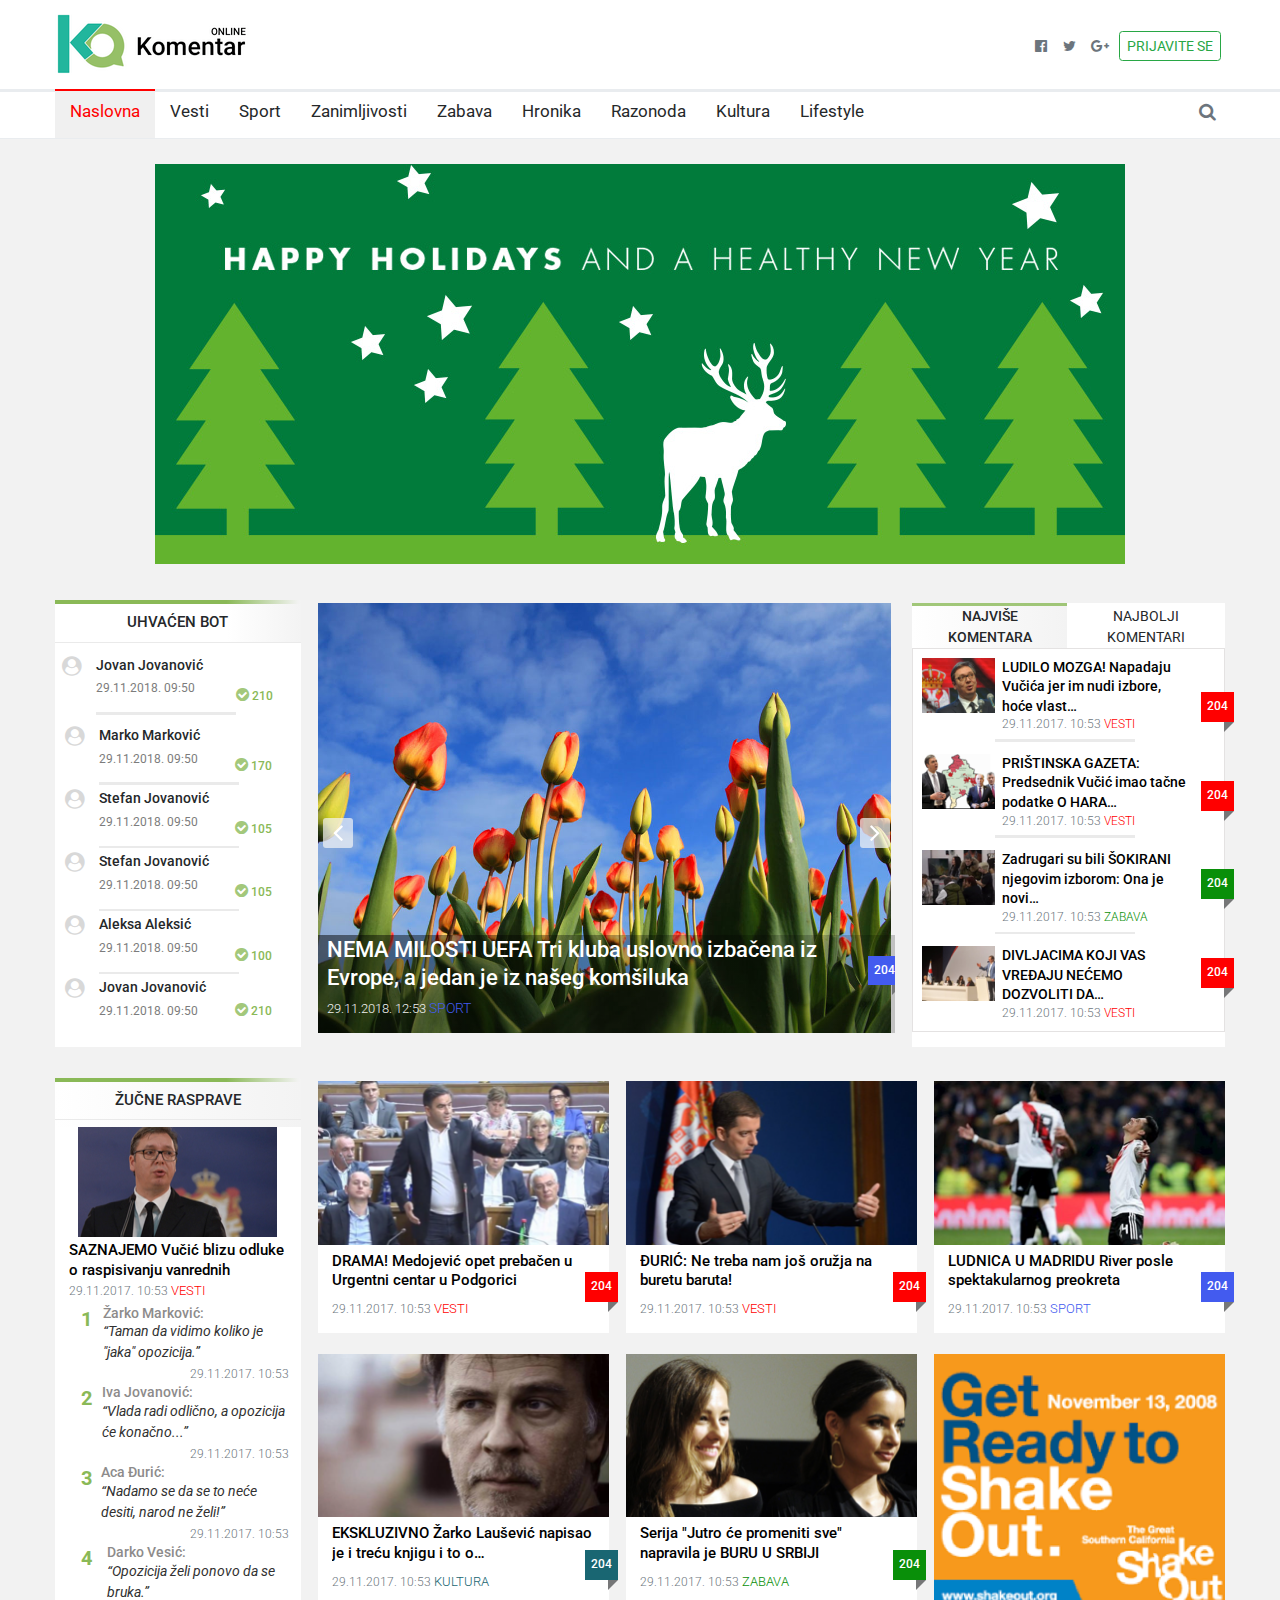
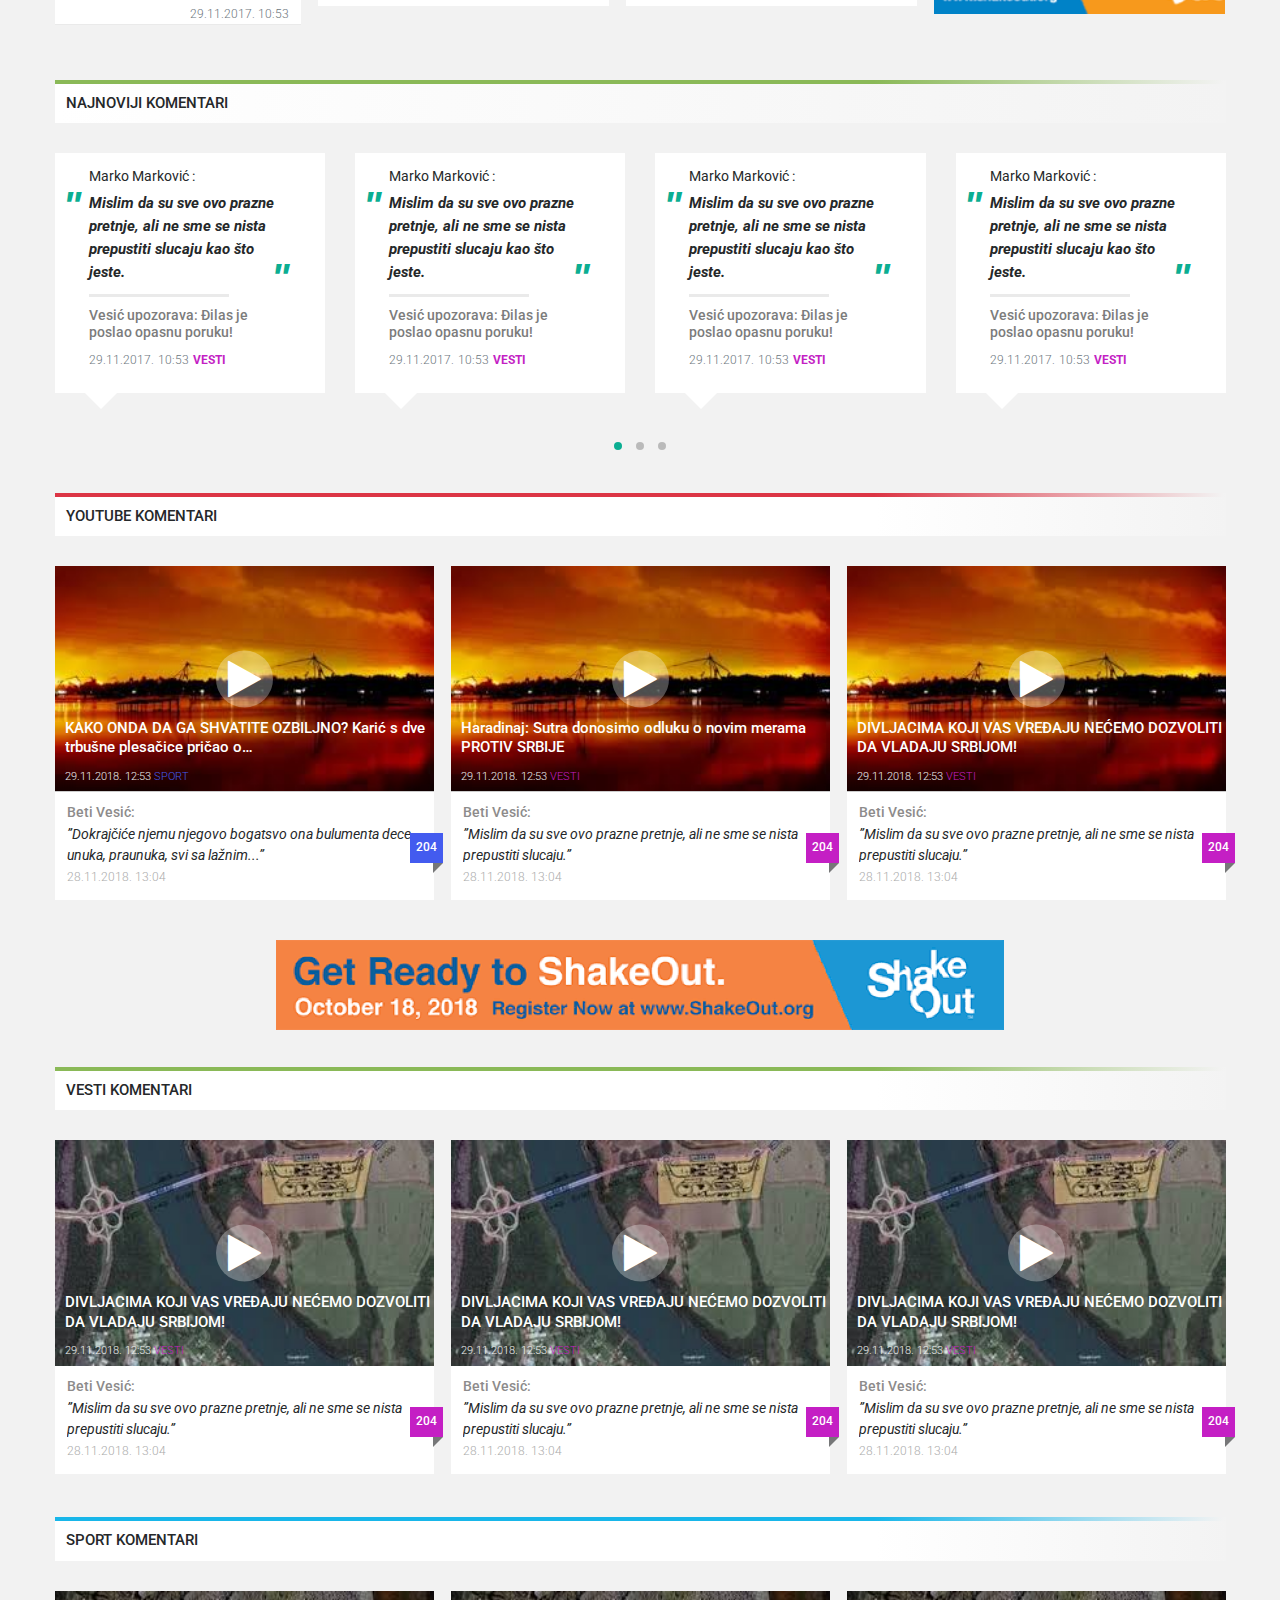
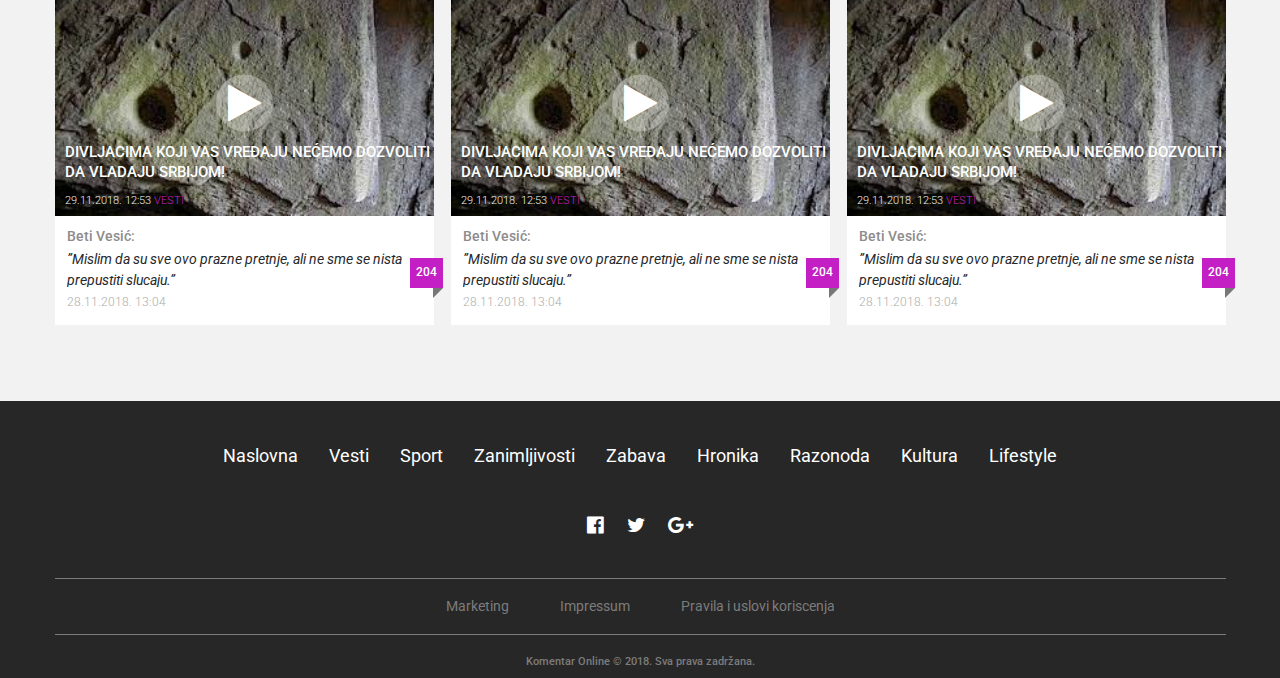
==== commit 5312cf11: "Working on index.html page" ====
--- a/index.html
+++ b/index.html
@@ -91,7 +91,7 @@
                                     <div class="input-group">
                                         <input type="text" class="form-control" placeholder="Search" >
                                         <div class="input-group-append">
-                                            <button class="btn btn-outline-secondary" type="submit"><span class="fa fa-search"></span></button>
+                                            <button class="btn btn-outline-success" type="submit"><span class="fa fa-search"></span></button>
                                         </div>
                                     </div>
                                 </div>
@@ -155,7 +155,7 @@
                 <div class="container">
                     <div class="row">
                         <!--col 1 start-->
-                        <div class="col-sm-9 col-lg-4 order-last order-lg-first mt-3 mt-sm-0">
+                        <div class="col-md-9 col-lg-9 col-xl-4 order-md-last order-xl-first mt-3 mt-sm-0 mb-2 mb-xl-3">
                             <div class="grid-slider-tittle h-100 bg-white">
                                 <!--last-comments-->
                                 <div class="grid-slider-tittle-bot mb-1 mb-md-2 position-relative border-top-linear-gradient">
@@ -260,7 +260,7 @@
                             </div>
                         </div><!--col 1 end-->
                         <!--col 2 start-->
-                        <div class="col-sm-12 col-lg-9 order-first">
+                        <div class="col-md-18 col-lg-12 col-xl-9 order-xl-first mb-2 mb-xl-3">
                             <!--slider start-->
                             <ul class="owl-carousel list-unstyled grid-slider-mainslider">
                                 <li data-category='#435BEF'>
@@ -326,7 +326,7 @@
                             </ul><!--slider end-->
                         </div><!--col 2 end-->
                         <!--col 3 start-->
-                        <div class="col-sm-6 col-lg-5">
+                        <div class="col-md-9 col-lg-6 col-xl-5 mb-2 mb-xl-3">
                             <article class="grid-slider-comments h-100 bg-white">
                                 <ul class="nav nav-pills nav-fill" id="product-description" role="tablist">
                                     <li class="nav-item">
@@ -504,7 +504,7 @@
                 <div class="container">
                     <div class="row">
                         <!--col 1 start-->
-                        <div class="col-md-9 col-lg-4 order-last order-lg-first mt-3 mt-sm-0">
+                        <div class="col-md-18 col-xl-4 order-last order-lg-first mt-3 mt-sm-0 d-none d-xl-block">
                             <div class="discussions-tittle position-relative border-top-linear-gradient">
                                 <h3 class="text-uppercase mb-0 text-center">ŽUČNE RASPRAVE</h3>
                                 <!--article 1 start-->
@@ -608,7 +608,7 @@
                             </div>
                         </div><!--col 1 end-->
                         <!--col 2 start-->
-                        <div class="col-md-9 col-lg-14">
+                        <div class="col-md-18 col-xl-14">
                             <!--new grid start-->
                             <div class="row">
                                 <div class="col-xm-9 col-sm-18 col-lg-6">
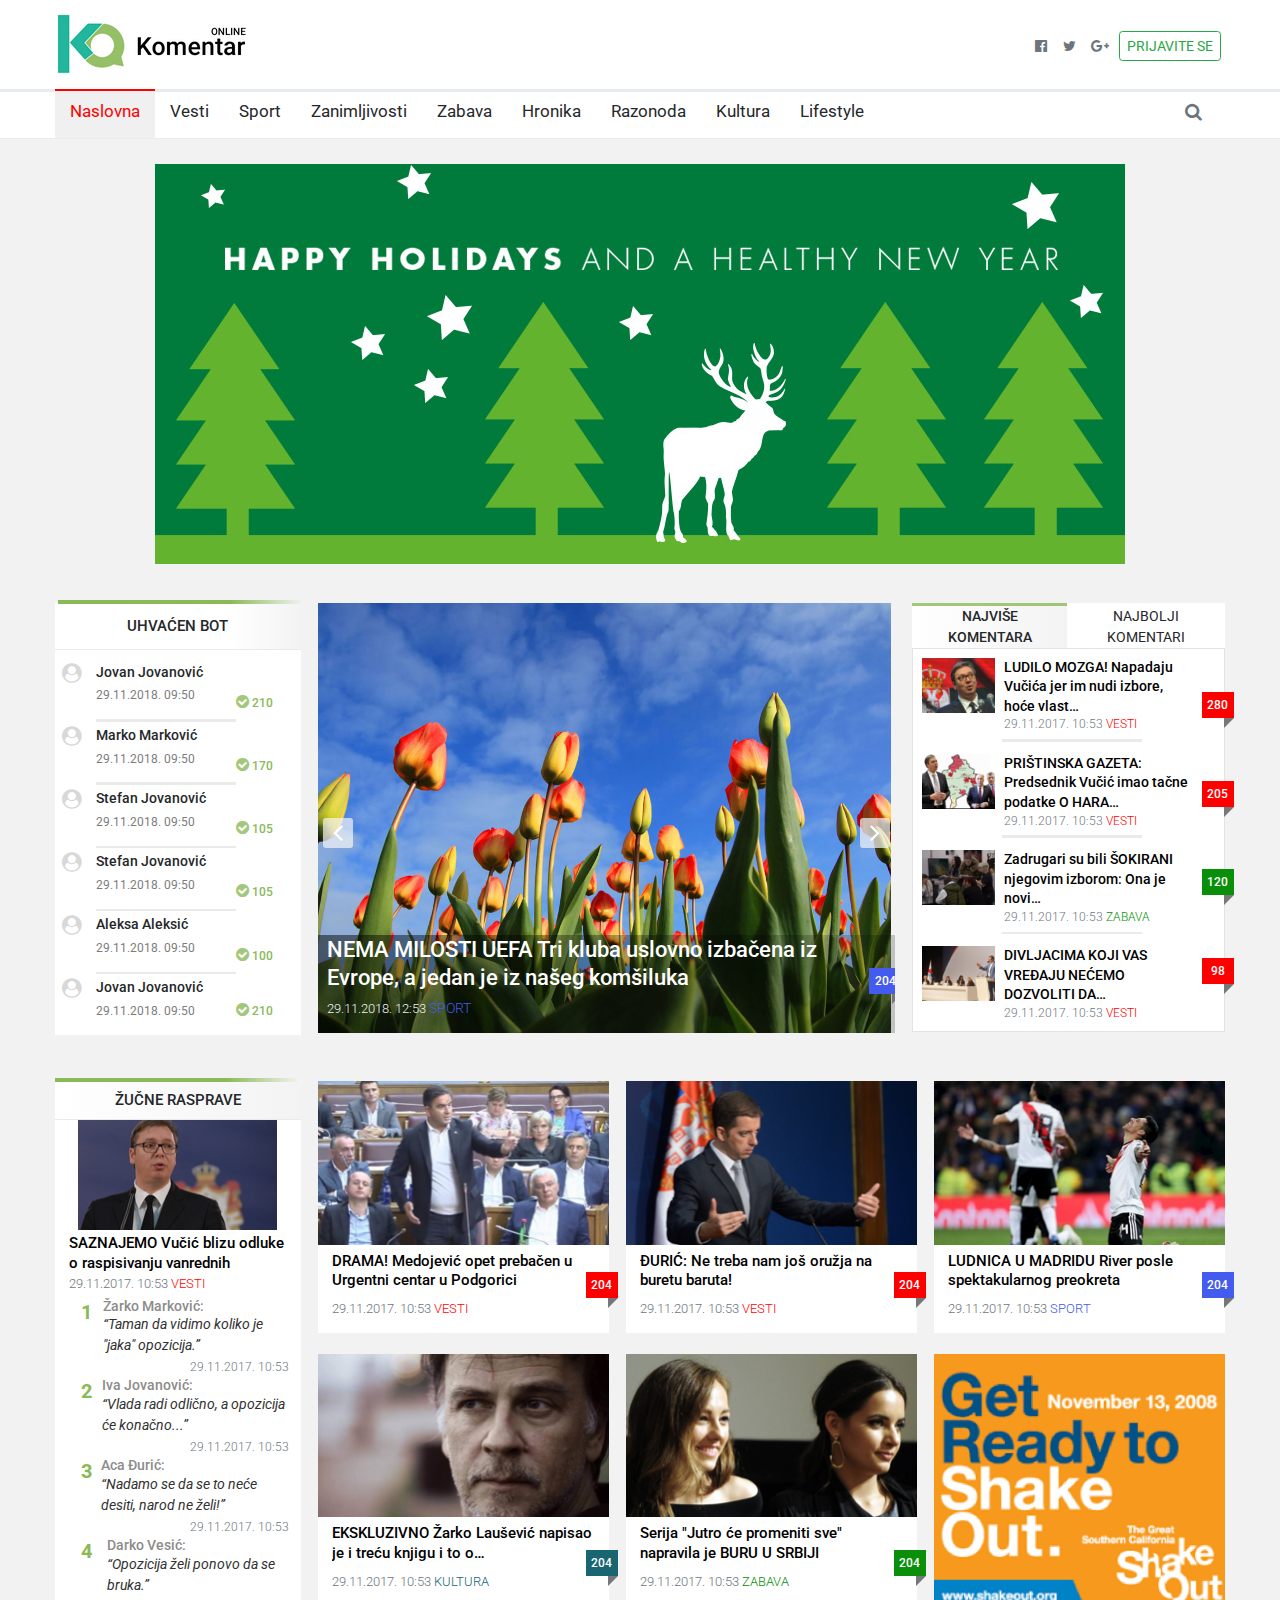
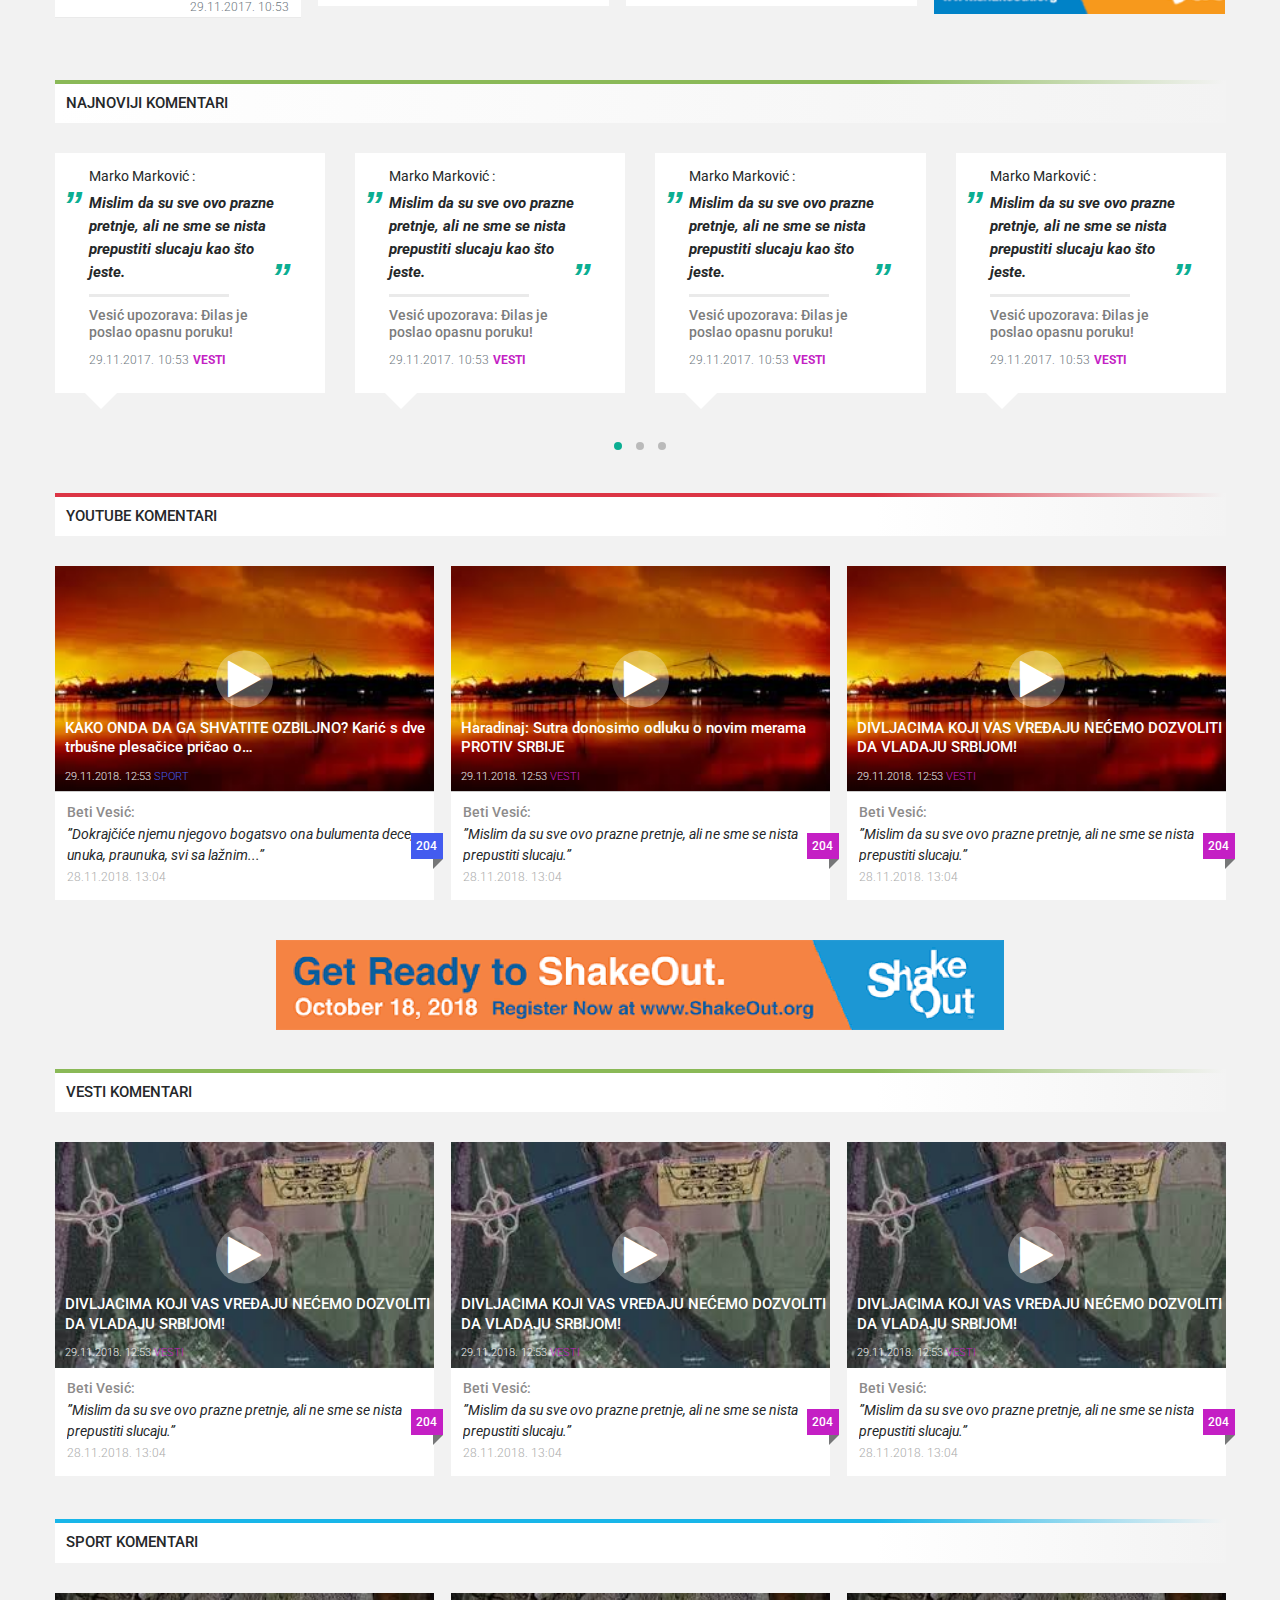
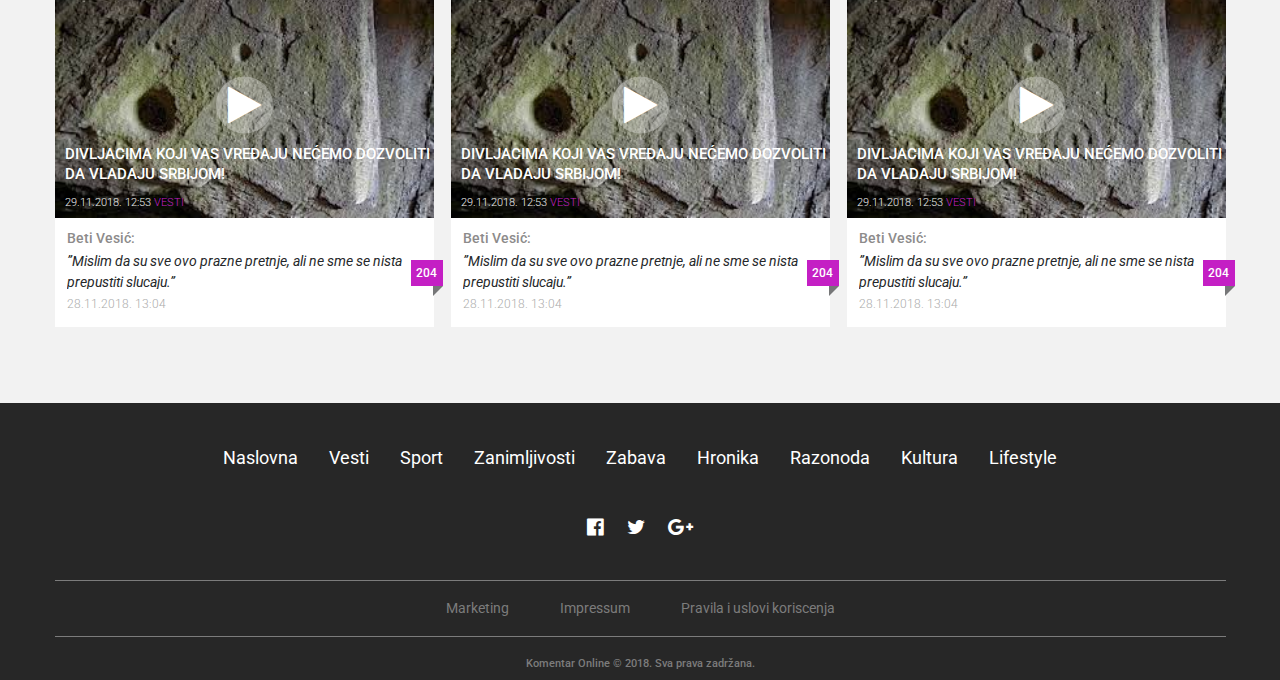
==== commit 51854fa1: "Fix issues on Index page" ====
--- a/index.html
+++ b/index.html
@@ -49,10 +49,10 @@
         <header>
             <!--header top start-->
             <section class="header-top py-2 py-lg-3">
-                <div class="container d-flex justify-content-center justify-content-md-between align-items-end">
+                <div class="container d-flex justify-content-center justify-content-lg-between align-items-end">
                     <!--logo start-->
                     <div class="header-top-logo">
-                        <a class="d-none d-md-block" href="#">
+                        <a class="d-none d-lg-block" href="#">
                             <img src="img/logo.png" alt="Logo"/>
                         </a>
                     </div><!--logo end-->
@@ -77,13 +77,13 @@
             <!--header bottom start-->
             <section class="header-bottom">
                 <div class="container">
-                    <nav class="navbar navbar-expand-md navbar-light p-0">
+                    <nav class="navbar navbar-expand-lg navbar-light p-0">
                         <!--small logo start-->
-                        <a class="navbar-brand d-block d-md-none" href="#">
+                        <a class="navbar-brand d-block d-lg-none" href="#">
                             <img src="img/logo-small.png" alt="Logo small"/>
                         </a><!--small logo end-->
                         <!--search-wrapper start-->
-                        <div class="search-wrapper ml-auto order-md-last">
+                        <div class="search-wrapper ml-auto order-lg-last pr-lg-3">
                             <span class="fa fa-search search-icon pr-3 pr-md-0"></span>
                             <!--Search form start-->
                             <form class="search-form bg-white">
@@ -105,7 +105,7 @@
                         </button><!--Hamburger ends-->
                         <!--div colapse start-->
                         <div class="collapse navbar-collapse" id="main-menu">
-                            <ul class="navbar-nav mr-md-auto">
+                            <ul class="navbar-nav mr-lg-auto">
                                 <li class="nav-item" data-category='#FF0000'>
                                     <!-- Add active class on link -->
                                     <a class="nav-link active category-border category-color" href="#"><span>Naslovna</span></a>
@@ -155,14 +155,14 @@
                 <div class="container">
                     <div class="row">
                         <!--col 1 start-->
-                        <div class="col-md-9 col-lg-9 col-xl-4 order-md-last order-xl-first mt-3 mt-sm-0 mb-2 mb-xl-3">
-                            <div class="grid-slider-tittle h-100 bg-white">
+                        <div class="col-md-9 col-lg-5 col-xl-4 order-xm-last order-xl-first d-lg-none d-xl-block mt-3 mt-md-4 mt-lg-3 mb-2 mb-xl-3">
+                            <div class="grid-slider-tittle bg-white">
                                 <!--last-comments-->
-                                <div class="grid-slider-tittle-bot mb-1 mb-md-2 position-relative border-top-linear-gradient">
+                                <div class="grid-slider-tittle-bot mb-1 mb-md-3 p-lg-1 position-relative border-top-linear-gradient">
                                     <h3 class="text-uppercase mb-0">uhvaćen bot</h3>
                                 </div>
                                 <!--article 1 start-->
-                                <article class="grid-slider-bot p-2">
+                                <article class="grid-slider-bot p-2 px-xm-5 p-md-2 py-lg-0">
                                     <div class="grid-slider-bot-item d-flex">
                                         <div class="w-15">
                                             <span class="fa fa-user-circle"></span>
@@ -178,7 +178,7 @@
                                     </div>
                                 </article><!--article 1 end-->
                                 <!--article 2 start-->
-                                <article class="grid-slider-bot">
+                                <article class="grid-slider-bot p-2 px-xm-5 p-md-2 py-lg-0">
                                     <div class="grid-slider-bot-item d-flex">
                                         <div class="w-15">
                                             <span class="fa fa-user-circle"></span>
@@ -194,7 +194,7 @@
                                     </div>
                                 </article><!--article 2 end-->
                                 <!--article 3 start-->
-                                <article class="grid-slider-bot">
+                                <article class="grid-slider-bot p-2 px-xm-5 p-md-2 py-lg-0">
                                     <div class="grid-slider-bot-item d-flex">
                                         <div class="w-15">
                                             <span class="fa fa-user-circle"></span>
@@ -210,7 +210,7 @@
                                     </div>
                                 </article><!--article 3 end-->
                                 <!--article 4 start-->
-                                <article class="grid-slider-bot">
+                                <article class="grid-slider-bot p-2 px-xm-5 p-md-2 py-lg-0">
                                     <div class="grid-slider-bot-item d-flex">
                                         <div class="w-15">
                                             <span class="fa fa-user-circle"></span>
@@ -226,7 +226,7 @@
                                     </div>
                                 </article><!--article 4 end-->
                                 <!--article 5 start-->
-                                <article class="grid-slider-bot">
+                                <article class="grid-slider-bot p-2 px-xm-5 p-md-2 py-lg-0">
                                     <div class="grid-slider-bot-item d-flex">
                                         <div class="w-15">
                                             <span class="fa fa-user-circle"></span>
@@ -242,7 +242,7 @@
                                     </div>
                                 </article><!--article 5 end-->
                                 <!--article 6 start-->
-                                <article class="grid-slider-bot">
+                                <article class="grid-slider-bot p-2 px-xm-5 p-md-2 py-lg-0">
                                     <div class="grid-slider-bot-item d-flex">
                                         <div class="w-15">
                                             <span class="fa fa-user-circle"></span>
@@ -260,7 +260,7 @@
                             </div>
                         </div><!--col 1 end-->
                         <!--col 2 start-->
-                        <div class="col-md-18 col-lg-12 col-xl-9 order-xl-first mb-2 mb-xl-3">
+                        <div class="col-md-18 col-lg-12 col-xl-9 order-xl-first mt-3 mb-2 mb-xl-3">
                             <!--slider start-->
                             <ul class="owl-carousel list-unstyled grid-slider-mainslider">
                                 <li data-category='#435BEF'>
@@ -326,8 +326,8 @@
                             </ul><!--slider end-->
                         </div><!--col 2 end-->
                         <!--col 3 start-->
-                        <div class="col-md-9 col-lg-6 col-xl-5 mb-2 mb-xl-3">
-                            <article class="grid-slider-comments h-100 bg-white">
+                        <div class="col-md-9 col-lg-6 col-xl-5 mt-3 mb-2 mb-xl-3">
+                            <article class="grid-slider-comments bg-white">
                                 <ul class="nav nav-pills nav-fill" id="product-description" role="tablist">
                                     <li class="nav-item">
                                         <a class="nav-link active" id="home-tab" data-toggle="tab" href="#most-comments" role="tab" aria-controls="home" aria-selected="true"><span class="text-uppercase">Najviše komentara</span></a>
@@ -337,97 +337,97 @@
                                     </li>
                                 </ul>
                                 <div class="tab-content" id="product-description-content">
-                                    <div class="tab-pane fade show active" id="most-comments" role="tabpanel" aria-labelledby="home-tab">
+                                    <div class="tab-pane fade show active p-lg-1 p-xl-0" id="most-comments" role="tabpanel" aria-labelledby="home-tab">
                                         <!--article most comments 1 start-->
-                                        <article class="most-comments d-flex align-items-start p-1" data-category='#ff0000'>
+                                        <article class="most-comments d-flex align-items-start p-2 p-xm-3 p-lg-2 p-xl-1" data-category='#ff0000'>
                                             <a href="#" class="w-25 img-holder size-4by3">
                                                 <img src="img/grid-slider-section/Slika .png" alt="Slika 1"/>
                                             </a>
-                                            <div class="news-detail w-75 line line-left">
+                                            <div class="news-detail w-75 line line-left pr-4 pl-2">
                                                 <h2 class="mb-0">
-                                                    <a href="#" class="news-detail-first-link pr-4 pl-2">
+                                                    <a href="#" class="news-detail-first-link">
                                                         LUDILO MOZGA! Napadaju Vučića jer im nudi izbore, hoće vlast…
                                                     </a>
                                                 </h2>
-                                                <p class="mb-0 pl-2">
+                                                <p class="mb-0">
                                                     <span class="date">29.11.2017.</span>
                                                     <span class="time">10:53</span>
                                                     <a href="#" class="news-detail-link text-uppercase category-color">vesti</a>
                                                 </p>
                                             </div>
-                                            <a href="#" class="category-bg comment-number comment-number-position-20">204</a>
+                                            <a href="#" class="category-bg comment-number comment-number-position-20">280</a>
                                         </article><!--article most comments 1 end-->
                                         <!--article most comments 2 start-->
-                                        <article class="most-comments d-flex align-items-start p-1" data-category='#ff0000'>
+                                        <article class="most-comments d-flex align-items-start p-2 p-xm-3 p-lg-2 p-xl-1" data-category='#ff0000'>
                                             <a href="#" class="w-25 img-holder size-4by3">
                                                 <img src="img/grid-slider-section/Slika  (1).png" alt="Slika 1"/>
                                             </a>
-                                            <div class="news-detail w-75 line line-left">
+                                            <div class="news-detail w-75 line line-left pr-4 pl-2">
                                                 <h2 class="mb-0">
-                                                    <a href="#" class="news-detail-first-link pr-4 pl-2">
+                                                    <a href="#" class="news-detail-first-link">
                                                         PRIŠTINSKA GAZETA: Predsednik Vučić imao tačne podatke O HARA…
                                                     </a>
                                                 </h2>
-                                                <p class="mb-0 pl-2">
+                                                <p class="mb-0">
                                                     <span class="date">29.11.2017.</span>
                                                     <span class="time">10:53</span>
                                                     <a href="#" class="news-detail-link text-uppercase category-color">vesti</a>
                                                 </p>
                                             </div>
-                                            <a href="#" class="category-bg comment-number comment-number-position-40">204</a>
+                                            <a href="#" class="category-bg comment-number comment-number-position-40">205</a>
                                         </article><!--article most comments 2 end-->
                                         <!--article most comments 3 start-->
-                                        <article class="most-comments d-flex align-items-start p-1" data-category='#098F09'>
+                                        <article class="most-comments d-flex align-items-start p-2 p-xm-3 p-lg-2 p-xl-1" data-category='#098F09'>
                                             <a href="#" class="w-25 img-holder size-4by3">
                                                 <img src="img/grid-slider-section/Slika  (2).png" alt="Slika 2"/>
                                             </a>
-                                            <div class="news-detail w-75 line line-left">
+                                            <div class="news-detail w-75 line line-left pr-4 pl-2">
                                                 <h2 class="mb-0">
-                                                    <a href="#" class="news-detail-first-link pr-4 pl-2">
+                                                    <a href="#" class="news-detail-first-link">
                                                         Zadrugari su bili ŠOKIRANI njegovim izborom: Ona je novi…
                                                     </a>
                                                 </h2>
-                                                <p class="mb-0 pl-2">
+                                                <p class="mb-0">
                                                     <span class="date">29.11.2017.</span>
                                                     <span class="time">10:53</span>
                                                     <a href="#" class="news-detail-link text-uppercase category-color">zabava</a>
                                                 </p>
                                             </div>
-                                            <a href="#" class="category-bg comment-number comment-number-position-60">204</a>
+                                            <a href="#" class="category-bg comment-number comment-number-position-60">120</a>
                                         </article><!--article most comments 3 end-->
                                         <!--article most comments 4 start-->
-                                        <article class="most-comments d-flex align-items-start p-1" data-category='#ff0000'>
+                                        <article class="most-comments d-flex align-items-start p-2 p-xm-3 p-lg-2 p-xl-1" data-category='#ff0000'>
                                             <a href="#" class="w-25 img-holder size-4by3">
                                                 <img src="img/grid-slider-section/Slika  (3).png" alt="Slika 3"/>
                                             </a>
-                                            <div class="news-detail w-75">
+                                            <div class="news-detail w-75 pr-4 pl-2">
                                                 <h2 class="mb-0">
-                                                    <a href="#" class="news-detail-first-link pr-4 pl-2">
+                                                    <a href="#" class="news-detail-first-link">
                                                         DIVLJACIMA KOJI VAS VREĐAJU NEĆEMO DOZVOLITI DA…
                                                     </a>
                                                 </h2>
-                                                <p class="mb-0 pl-2">
+                                                <p class="mb-0">
                                                     <span class="date">29.11.2017.</span>
                                                     <span class="time">10:53</span>
                                                     <a href="#" class="news-detail-link text-uppercase category-color">vesti</a>
                                                 </p>
                                             </div>
-                                            <a href="#" class="category-bg comment-number comment-number-position-80">204</a>
+                                            <a href="#" class="category-bg comment-number comment-number-position-80">98</a>
                                         </article><!--article most comments 4 end-->
                                     </div>
-                                    <div class="tab-pane fade" id="best-comments" role="tabpanel" aria-labelledby="profile-tab">
+                                    <div class="tab-pane fade p-lg-1 p-xl-0" id="best-comments" role="tabpanel" aria-labelledby="profile-tab">
                                         <!--article best comments 1 start-->
-                                        <article class="best-comments d-flex align-items-start p-1" data-category='#ff0000'>
+                                        <article class="best-comments d-flex align-items-start p-2 p-xm-3 p-md-2 p-xl-1" data-category='#ff0000'>
                                             <a href="#" class="w-25 img-holder size-4by3">
                                                 <img src="img/grid-slider-section/Slika .png" alt="Slika 1"/>
                                             </a>
-                                            <div class="news-detail w-75 line line-left">
+                                            <div class="news-detail w-75 line line-left pr-4 pl-2">
                                                 <h2 class="mb-0">
-                                                    <a href="#" class="news-detail-first-link pr-4 pl-2">
+                                                    <a href="#" class="news-detail-first-link">
                                                         LUDILO MOZGA! Napadaju Vučića jer im nudi izbore, hoće vlast…
                                                     </a>
                                                 </h2>
-                                                <p class="mb-0 pl-2">
+                                                <p class="mb-0">
                                                     <span class="date">29.11.2017.</span>
                                                     <span class="time">10:53</span>
                                                     <a href="#" class="news-detail-link text-uppercase category-color">vesti</a>
@@ -436,13 +436,13 @@
                                             <a href="#" class="category-bg comment-number comment-number-position-20">204</a>
                                         </article><!--article best comments 1 end-->
                                         <!--article best comments 2 start-->
-                                        <article class="best-comments d-flex align-items-start p-1" data-category='#ff0000'>
+                                        <article class="best-comments d-flex align-items-start p-2 p-xm-3 p-md-2 p-xl-1" data-category='#ff0000'>
                                             <a href="#" class="w-25 img-holder size-4by3">
                                                 <img src="img/grid-slider-section/Slika  (1).png" alt="Slika 1"/>
                                             </a>
-                                            <div class="news-detail w-75 line line-left">
+                                            <div class="news-detail w-75 line line-left pr-4 pl-2">
                                                 <h2 class="mb-0">
-                                                    <a href="#" class="news-detail-first-link pr-4">
+                                                    <a href="#" class="news-detail-first-link">
                                                         PRIŠTINSKA GAZETA: Predsednik Vučić imao tačne podatke O HARA…
                                                     </a>
                                                 </h2>
@@ -455,13 +455,13 @@
                                             <a href="#" class="category-bg comment-number comment-number-position-40">204</a>
                                         </article><!--article best comments 2 end-->
                                         <!--article best comments 3 start-->
-                                        <article class="best-comments d-flex align-items-start p-1" data-category='#098F09'>
+                                        <article class="best-comments d-flex align-items-start p-2 p-xm-3 p-md-2 p-xl-1" data-category='#098F09'>
                                             <a href="#" class="w-25 img-holder size-4by3">
                                                 <img src="img/grid-slider-section/Slika  (2).png" alt="Slika 2"/>
                                             </a>
-                                            <div class="news-detail w-75 line line-left">
+                                            <div class="news-detail w-75 line line-left pr-4 pl-2">
                                                 <h2 class="mb-0">
-                                                    <a href="#" class="news-detail-first-link pr-4">
+                                                    <a href="#" class="news-detail-first-link">
                                                         Zadrugari su bili ŠOKIRANI njegovim izborom: Ona je novi…
                                                     </a>
                                                 </h2>
@@ -474,13 +474,13 @@
                                             <a href="#" class="category-bg comment-number comment-number-position-60">204</a>
                                         </article><!--article best comments 3 end-->
                                         <!--article best comments 4 start-->
-                                        <article class="best-comments d-flex align-items-start p-1" data-category='#ff0000'>
+                                        <article class="best-comments d-flex align-items-start p-2 p-xm-3 p-md-2 p-xl-1" data-category='#ff0000'>
                                             <a href="#" class="w-25 img-holder size-4by3">
                                                 <img src="img/grid-slider-section/Slika  (3).png" alt="Slika 3"/>
                                             </a>
-                                            <div class="news-detail w-75">
+                                            <div class="news-detail w-75 pr-4 pl-2">
                                                 <h2 class="mb-0">
-                                                    <a href="#" class="news-detail-first-link pr-4">
+                                                    <a href="#" class="news-detail-first-link">
                                                         DIVLJACIMA KOJI VAS VREĐAJU NEĆEMO DOZVOLITI DA…
                                                     </a>
                                                 </h2>
@@ -508,7 +508,7 @@
                             <div class="discussions-tittle position-relative border-top-linear-gradient">
                                 <h3 class="text-uppercase mb-0 text-center">ŽUČNE RASPRAVE</h3>
                                 <!--article 1 start-->
-                                <article class="discussions-article bg-white text-center mt-2" data-category='#ff0000'>
+                                <article class="discussions-article bg-white text-center" data-category='#ff0000'>
                                     <a href="#" class="discussions-link">
                                         <img src="img/discussions-section/Slika vesti.png" alt="Slika Vesti"/>
                                     </a>
@@ -611,7 +611,7 @@
                         <div class="col-md-18 col-xl-14">
                             <!--new grid start-->
                             <div class="row">
-                                <div class="col-xm-9 col-sm-18 col-lg-6">
+                                <div class="col-xm-9 col-lg-6">
                                     <article class="news-item mb-4" data-category='#FF0000'>
                                         <a href="#" class="img-holder size-16by9">
                                             <img src="img/discussions-section/slika lista vesti.png" alt="Vesti 1"/>
@@ -631,7 +631,7 @@
                                         </div>
                                     </article>
                                 </div>
-                                <div class="col-xm-9 col-sm-18 col-lg-6">
+                                <div class="col-xm-9 col-lg-6">
                                     <article class="news-item mb-4" data-category='#FF0000'>
                                         <a href="#" class="img-holder size-16by9">
                                             <img src="img/discussions-section/slika lista vesti 1.png" alt="Vesti 2"/>
@@ -651,7 +651,7 @@
                                         </div>
                                     </article>
                                 </div>
-                                <div class="col-xm-9 col-sm-18 col-lg-6">
+                                <div class="col-xm-9 col-lg-6">
                                     <article class="news-item mb-4" data-category='#435BEF'>
                                         <a href="#" class="img-holder size-16by9">
                                             <img src="img/discussions-section/slika lista vesti 2.png" alt="Vesti 3"/>
@@ -671,7 +671,7 @@
                                         </div>
                                     </article>
                                 </div>
-                                <div class="col-xm-9 col-sm-18 col-lg-6">
+                                <div class="col-xm-9 col-lg-6">
                                     <article class="news-item mb-4" data-category='#196672'>
                                         <a href="#" class="img-holder size-16by9">
                                             <img src="img/discussions-section/slika lista vesti 3.png" alt="Vesti 4"/>
@@ -691,7 +691,7 @@
                                         </div>
                                     </article>
                                 </div>
-                                <div class="col-xm-9 col-sm-18 col-lg-6">
+                                <div class="col-xm-9 col-lg-6">
                                     <article class="news-item mb-4" data-category='#098F09'>
                                         <a href="#" class="img-holder size-16by9">
                                             <img src="img/discussions-section/slika lista vesti 4.png" alt="Vesti 5"/>
@@ -711,7 +711,7 @@
                                         </div>
                                     </article>
                                 </div>
-                                <div class="col-xm-9 col-sm-18 col-lg-6">
+                                <div class="col-xm-9 col-lg-6 text-center">
                                     <article class="news-item mb-4" data-category='#098F09'>
                                         <a href="#">
                                             <img src="img/discussions-section/baner 300.png" alt="Baner"/>
@@ -1038,7 +1038,7 @@
             <!--news comments start-->
             <section class="news-comments">
                 <div class="container">
-                    <div class="coments-tittle position-relative border-top-linear-gradient border-top-green">
+                    <div class="coments-tittle position-relative border-top-linear-gradient border-top-green mt-5">
                         <h2 class="text-uppercase text-left mb-0">
                             vesti komentari
                         </h2>
--- a/css/theme.css
+++ b/css/theme.css
@@ -1,1477 +1,1507 @@
-@import url("https://fonts.googleapis.com/css?family=Roboto:300,400,400i,500,700,700i&subset=latin-ext");
-@font-face {
-  font-family: 'Geneva';
-  src: url("/fonts/Geneva/Geneva.eot?#iefix") format("embedded-opentype"), url("/fonts/Geneva/Geneva.woff") format("woff"), url("/fonts/Geneva/Geneva.ttf") format("truetype"), url("/fonts/Geneva/Geneva.svg#Geneva") format("svg");
-  font-weight: normal;
-  font-style: normal; }
-html {
-  font-size: 13px; }
-
-img {
-  max-width: 100%; }
-
-.img-holder {
-  position: relative;
-  background: #ccc url("assets/logo-small.png") no-repeat center center;
-  background-size: 50px auto;
-  overflow: hidden;
-  display: block; }
-  .img-holder:after {
-    content: '';
-    display: block;
-    width: 100%; }
-  .img-holder.size-1by1:after {
-    padding-top: 100%; }
-  .img-holder.size-4by3:after {
-    padding-top: 75%; }
-  .img-holder.size-16by9:after {
-    padding-top: 56.25%; }
-  .img-holder.size-lead-picture:after {
-    padding-top: 42%; }
-  .img-holder.comments-picture:after {
-    padding-top: 59.5%; }
-  .img-holder.size-read-more-picture:after {
-    padding-top: 62.13%; }
-  .img-holder.news-list-picture:after {
-    padding-top: 70.7%; }
-  .img-holder img {
-    display: block;
-    position: absolute;
-    top: 0;
-    left: 0;
-    width: 100%; }
-
-a {
-  text-decoration: none; }
-
-h2, h3 {
-  font-family: "Roboto", sans-serif;
-  font-weight: 500; }
-
-h5, p {
-  font-family: "Roboto", sans-serif; }
-  h5 .date, h5 .time, p .date, p .time {
-    font-family: "Roboto", sans-serif;
-    font-weight: 300; }
-
-h6 {
-  font-family: "Roboto", sans-serif; }
-
-.comment-number,
-.comment-number-single-page,
-.comment-number-news-list {
-  position: absolute;
-  top: 80%;
-  right: -9px;
-  color: #fff;
-  font-family: "Roboto", sans-serif;
-  font-weight: 500;
-  padding: 6px;
-  font-size: 0.85rem;
-  display: inline-block;
-  text-decoration: none; }
-  .comment-number:after,
-  .comment-number-single-page:after,
-  .comment-number-news-list:after {
-    content: '';
-    display: block;
-    width: 5px;
-    height: 5px;
-    position: absolute;
-    top: 100%;
-    left: 70%;
-    border: 5px solid transparent;
-    border-top-color: #767778;
-    border-left-color: #767778; }
-
-/*
-//COMMENT NUMBER Single page
-.comment-number-single-page{
-    position: absolute;
-    top:80%;
-    right: -9px;
-    color:$white;
-    font-family: $font-roboto;
-    font-weight: $font-weight-medium;
-    padding: 6px;
-    font-size: 0.85rem;
-    display: inline-block;
-    text-decoration: none;
-
-    &:after{
-        content: '';
-        display: block;
-        width: 5px; 
-        height: 5px;
-        position: absolute;
-        top:100%;
-        left:70%;
-        border: 5px solid transparent;
-        border-top-color: $comment-triangle-color;
-        border-left-color: $comment-triangle-color;
-    }
-}
-*/
-.line:after {
-  content: '';
-  display: block;
-  width: 140px;
-  height: 2.5px;
-  background: #EAEAEA;
-  margin-top: 5px;
-  margin-bottom: 5px; }
-
-.line-left:after {
-  margin-right: 30px auto 0; }
-
-.apostrophAfter:after {
-  content: '"';
-  display: block;
-  color: #0BAE92;
-  font-family: 'Arial', sans-serif;
-  font-size: 2.8rem;
-  position: absolute;
-  top: 40%;
-  left: 80%; }
-
-.apostrophBefore:before {
-  content: '"';
-  display: block;
-  color: #0BAE92;
-  font-family: 'Arial', sans-serif;
-  font-size: 2.8rem;
-  position: absolute;
-  top: 10%;
-  left: 3%; }
-
-.border-top-linear-gradient:before {
-  content: "";
-  position: absolute;
-  top: -3px;
-  width: 100%;
-  border-bottom: 1px solid transparent;
-  border-style: solid;
-  border-image: linear-gradient(to right, #8AB957 70%, #f3f3f3 100%);
-  border-image-slice: 1; }
-
-.border-top-red:before {
-  content: "";
-  position: absolute;
-  top: -3px;
-  width: 100%;
-  border-bottom: 1px solid transparent;
-  border-style: solid;
-  border-image: linear-gradient(to right, #dc3545 70%, #f3f3f3 100%);
-  border-image-slice: 1; }
-
-.border-top-light-blue:before {
-  content: "";
-  position: absolute;
-  top: -3px;
-  width: 100%;
-  border-bottom: 1px solid transparent;
-  border-style: solid;
-  border-image: linear-gradient(to right, #18B6E9 70%, #f3f3f3 100%);
-  border-image-slice: 1; }
-
-.news-item .news-item-detail a {
-  text-decoration: none; }
-  .news-item .news-item-detail a:hover {
-    color: #fff; }
-.news-item .news-item-detail h5 {
-  font-size: 1.1rem;
-  line-height: 1.4rem;
-  max-height: 2.8rem;
-  overflow: hidden; }
-  .news-item .news-item-detail h5 .news-item-link {
-    text-decoration: none;
-    color: #000000; }
-.news-item .news-item-detail p {
-  font-weight: 300;
-  color: #6c757d; }
-  .news-item .news-item-detail p .date, .news-item .news-item-detail p .time {
-    font-size: 0.85rem; }
-  .news-item .news-item-detail p .news-detail-link {
-    text-decoration: none;
-    font-size: 0.9rem; }
-
-@media (min-width: 768px) {
-  html {
-    font-size: 14px; } }
-/* Buzz Out */
-@-webkit-keyframes buzz {
-  10% {
-    -webkit-transform: translateX(3px) rotate(2deg);
-    transform: translateX(3px) rotate(2deg); }
-  20% {
-    -webkit-transform: translateX(-3px) rotate(-2deg);
-    transform: translateX(-3px) rotate(-2deg); }
-  30% {
-    -webkit-transform: translateX(3px) rotate(2deg);
-    transform: translateX(3px) rotate(2deg); }
-  40% {
-    -webkit-transform: translateX(-3px) rotate(-2deg);
-    transform: translateX(-3px) rotate(-2deg); }
-  50% {
-    -webkit-transform: translateX(2px) rotate(1deg);
-    transform: translateX(2px) rotate(1deg); }
-  60% {
-    -webkit-transform: translateX(-2px) rotate(-1deg);
-    transform: translateX(-2px) rotate(-1deg); }
-  70% {
-    -webkit-transform: translateX(2px) rotate(1deg);
-    transform: translateX(2px) rotate(1deg); }
-  80% {
-    -webkit-transform: translateX(-2px) rotate(-1deg);
-    transform: translateX(-2px) rotate(-1deg); }
-  90% {
-    -webkit-transform: translateX(1px) rotate(0);
-    transform: translateX(1px) rotate(0); }
-  100% {
-    -webkit-transform: translateX(-1px) rotate(0);
-    transform: translateX(-1px) rotate(0); } }
-@keyframes buzz {
-  10% {
-    -webkit-transform: translateX(3px) rotate(2deg);
-    transform: translateX(3px) rotate(2deg); }
-  20% {
-    -webkit-transform: translateX(-3px) rotate(-2deg);
-    transform: translateX(-3px) rotate(-2deg); }
-  30% {
-    -webkit-transform: translateX(3px) rotate(2deg);
-    transform: translateX(3px) rotate(2deg); }
-  40% {
-    -webkit-transform: translateX(-3px) rotate(-2deg);
-    transform: translateX(-3px) rotate(-2deg); }
-  50% {
-    -webkit-transform: translateX(2px) rotate(1deg);
-    transform: translateX(2px) rotate(1deg); }
-  60% {
-    -webkit-transform: translateX(-2px) rotate(-1deg);
-    transform: translateX(-2px) rotate(-1deg); }
-  70% {
-    -webkit-transform: translateX(2px) rotate(1deg);
-    transform: translateX(2px) rotate(1deg); }
-  80% {
-    -webkit-transform: translateX(-2px) rotate(-1deg);
-    transform: translateX(-2px) rotate(-1deg); }
-  90% {
-    -webkit-transform: translateX(1px) rotate(0);
-    transform: translateX(1px) rotate(0); }
-  100% {
-    -webkit-transform: translateX(-1px) rotate(0);
-    transform: translateX(-1px) rotate(0); } }
-.buzz {
-  display: block;
-  vertical-align: middle;
-  -webkit-transform: perspective(1px) translateZ(0);
-  transform: perspective(1px) translateZ(0);
-  box-shadow: 0 0 1px rgba(0, 0, 0, 0); }
-
-.buzz:hover, .buzz:focus, .buzz:active {
-  -webkit-animation-name: buzz;
-  animation-name: buzz;
-  -webkit-animation-duration: 0.75s;
-  animation-duration: 0.75s;
-  -webkit-animation-timing-function: linear;
-  animation-timing-function: linear;
-  -webkit-animation-iteration-count: 1;
-  animation-iteration-count: 1; }
-
-.animation {
-  visibility: hidden;
-  position: relative;
-  animation-fill-mode: forwards;
-  opacity: 0; }
-
-@keyframes slideLeft {
-  0% {
-    opacity: 0;
-    transform: translateX(50%); }
-  100% {
-    opacity: 1;
-    transform: translateX(0); } }
-@-webkit-keyframes slideLeft {
-  0% {
-    opacity: 0;
-    transform: translateX(50%); }
-  100% {
-    opacity: 1;
-    transform: translateX(0); } }
-.slideLeft {
-  animation-name: slideLeft;
-  visibility: visible;
-  animation-duration: 1s;
-  opacity: 1; }
-
-@keyframes slideRight {
-  0% {
-    opacity: 0;
-    transform: translateX(-50%); }
-  100% {
-    opacity: 1;
-    transform: translateX(0); } }
-@-webkit-keyframes slideRight {
-  0% {
-    opacity: 0;
-    transform: translateX(-50%); }
-  100% {
-    opacity: 1;
-    transform: translateX(0); } }
-.slideRight {
-  animation-name: slideRight;
-  visibility: visible;
-  animation-duration: 1s;
-  opacity: 1; }
-
-@keyframes slideUp {
-  0% {
-    opacity: 0;
-    transform: translateY(50%); }
-  100% {
-    opacity: 1;
-    transform: translateY(0); } }
-@-webkit-keyframes slideUp {
-  0% {
-    opacity: 0;
-    transform: translateY(50%); }
-  100% {
-    opacity: 1;
-    transform: translateY(0); } }
-.slideUp {
-  animation-name: slideUp;
-  visibility: visible;
-  animation-duration: 1s; }
-
-@keyframes slideDown {
-  0% {
-    opacity: 0;
-    transform: translateY(-50%); }
-  100% {
-    opacity: 1;
-    transform: translateX(0); } }
-@-webkit-keyframes slideDown {
-  0% {
-    opacity: 0;
-    transform: translateY(-50%); }
-  100% {
-    opacity: 1;
-    transform: translateX(0); } }
-.slideDown {
-  animation-name: slideDown;
-  visibility: visible;
-  animation-duration: 1s;
-  opacity: 1; }
-
-.zoom {
-  animation-name: zoom;
-  visibility: visible;
-  animation-duration: 2s;
-  opacity: 1; }
-
-@keyframes zoom {
-  0% {
-    transform: scale(0); }
-  100% {
-    transform: scale(1); } }
-@-webkit-keyframes zoom {
-  0% {
-    transform: scale(0); }
-  100% {
-    transform: scale(1); } }
-.form-control-success,
-.form-control-warning,
-.form-control-danger {
-  padding-right: 2.25rem;
-  background-repeat: no-repeat;
-  background-position: center right 0.5625rem;
-  -webkit-background-size: 1.125rem 1.125rem;
-  background-size: 1.125rem 1.125rem; }
-
-.has-success .form-control-feedback,
-.has-success .form-control-label,
-.has-success .col-form-label,
-.has-success .form-check-label,
-.has-success .custom-control {
-  color: #5cb85c; }
-
-.has-success .form-control {
-  border-color: #5cb85c; }
-
-.has-success .input-group-addon {
-  color: #5cb85c;
-  border-color: #5cb85c;
-  background-color: #eaf6ea; }
-
-.has-success .form-control-success {
-  background-image: url("data:image/svg+xml;charset=utf8,%3Csvg xmlns='http://www.w3.org/2000/svg' viewBox='0 0 8 8'%3E%3Cpath fill='%235cb85c' d='M2.3 6.73L.6 4.53c-.4-1.04.46-1.4 1.1-.8l1.1 1.4 3.4-3.8c.6-.63 1.6-.27 1.2.7l-4 4.6c-.43.5-.8.4-1.1.1z'/%3E%3C/svg%3E"); }
-
-.has-warning .form-control-feedback,
-.has-warning .form-control-label,
-.has-warning .col-form-label,
-.has-warning .form-check-label,
-.has-warning .custom-control {
-  color: #f0ad4e; }
-
-.has-warning .form-control {
-  border-color: #f0ad4e; }
-
-.has-warning .input-group-addon {
-  color: #f0ad4e;
-  border-color: #f0ad4e;
-  background-color: white; }
-
-.has-warning .form-control-warning {
-  background-image: url("data:image/svg+xml;charset=utf8,%3Csvg xmlns='http://www.w3.org/2000/svg' viewBox='0 0 8 8'%3E%3Cpath fill='%23f0ad4e' d='M4.4 5.324h-.8v-2.46h.8zm0 1.42h-.8V5.89h.8zM3.76.63L.04 7.075c-.115.2.016.425.26.426h7.397c.242 0 .372-.226.258-.426C6.726 4.924 5.47 2.79 4.253.63c-.113-.174-.39-.174-.494 0z'/%3E%3C/svg%3E"); }
-
-.has-danger .form-control-feedback,
-.has-danger .form-control-label,
-.has-danger .col-form-label,
-.has-danger .form-check-label,
-.has-danger .custom-control {
-  color: #d9534f; }
-
-.has-danger .form-control {
-  border-color: #d9534f !important; }
-
-.has-danger .input-group-addon {
-  color: #d9534f;
-  border-color: #d9534f;
-  background-color: #fdf7f7; }
-
-.has-danger .form-control-danger {
-  background-image: url("data:image/svg+xml;charset=utf8,%3Csvg xmlns='http://www.w3.org/2000/svg' fill='%23d9534f' viewBox='-2 -2 7 7'%3E%3Cpath stroke='%23d9534f' d='M0 0l3 3m0-3L0 3'/%3E%3Ccircle r='.5'/%3E%3Ccircle cx='3' r='.5'/%3E%3Ccircle cy='3' r='.5'/%3E%3Ccircle cx='3' cy='3' r='.5'/%3E%3C/svg%3E"); }
-
-.error-msg > * {
-  color: #d9534f; }
-
-header {
-  background: #fff; }
-  header .header-top {
-    border-bottom: 3px solid #e9ecef;
-    position: relative; }
-  header .header-top-social li {
-    display: inline-block;
-    padding: 0 5px; }
-    header .header-top-social li .fa {
-      color: #6c757d;
-      height: 15px;
-      width: 15px;
-      text-decoration: none; }
-  header .header-bottom {
-    margin-top: -3px; }
-    header .header-bottom .search-wrapper .search-icon {
-      text-align: center;
-      font-size: 2rem;
-      color: #6c757d;
-      margin-right: 10px;
-      cursor: pointer; }
-    header .header-bottom .search-form {
-      position: absolute;
-      top: 100%;
-      left: 0;
-      width: 100%;
-      display: none;
-      z-index: 10; }
-      header .header-bottom .search-form .input-group {
-        padding: 10px; }
-        header .header-bottom .search-form .input-group .form-control {
-          border: 2px solid #28a745; }
-    header .header-bottom .navbar-brand {
-      max-width: 70px; }
-    header .header-bottom .navbar-toggler {
-      border-color: #6c757d !important;
-      overflow: hidden; }
-      header .header-bottom .navbar-toggler span {
-        display: block;
-        width: 32px;
-        height: 3px;
-        background: #6c757d;
-        margin: 5px 0;
-        position: relative;
-        transition: 0.5s linear; }
-      header .header-bottom .navbar-toggler.hover span {
-        background: #fff; }
-      header .header-bottom .navbar-toggler.active span:nth-of-type(2) {
-        opacity: 0;
-        transform: translateX(-100px); }
-      header .header-bottom .navbar-toggler.active span:nth-of-type(1) {
-        transform: rotate(45deg) translate(5px, 6px); }
-      header .header-bottom .navbar-toggler.active span:nth-of-type(3) {
-        transform: rotate(-45deg) translate(5px, -6px); }
-    header .header-bottom .navbar-nav .nav-link {
-      font-size: 1.2rem;
-      font-family: "Roboto", sans-serif;
-      font-weight: 400;
-      text-align: center;
-      padding: 0; }
-      header .header-bottom .navbar-nav .nav-link:hover span, header .header-bottom .navbar-nav .nav-link.active span {
-        background: #F0F0F0;
-        border-color: inherit !important;
-        color: inherit !important; }
-      header .header-bottom .navbar-nav .nav-link span {
-        display: block;
-        border-top: 2px solid transparent;
-        color: #25282A;
-        padding: 8px 15px 14px; }
-
-@media (min-width: 768px) {
-  header .header-bottom .search-wrapper .search-icon {
-    font-size: 1.3rem; }
-  header .header-bottom .navbar-nav span {
-    padding: 2px 8px 7px; } }
-@media (min-width: 992px) {
-  header .header-bottom .search-wrapper .search-icon {
-    font-size: 1.3rem; }
-  header .header-bottom .navbar-nav span {
-    padding: 8px 15px 14px; } }
-footer {
-  background: #272727; }
-  footer .footer-top {
-    padding-top: 34px; }
-    footer .footer-top li {
-      display: inline-block;
-      font-size: 1.3rem;
-      text-decoration: none; }
-      footer .footer-top li span {
-        color: #fff; }
-  footer .footer-top-social li {
-    display: inline-block;
-    padding: 40px 10px; }
-    footer .footer-top-social li .fa {
-      color: #fff;
-      font-size: 1.4rem;
-      text-decoration: none; }
-  footer .footer-body {
-    border-top: 1px solid #7C7C7C;
-    border-bottom: 1px solid #7C7C7C; }
-    footer .footer-body li {
-      display: inline-block;
-      padding: 10px; }
-      footer .footer-body li a {
-        color: #7C7C7C;
-        text-decoration: none; }
-  footer .footer-bottom {
-    padding-top: 20px;
-    padding-bottom: 10px;
-    color: #7C7C7C;
-    font-family: "Roboto", sans-serif; }
-    footer .footer-bottom h5 {
-      font-size: 0.8rem; }
-
-.lead-section {
-  background: #F2F2F2; }
-  .lead-section figure {
-    padding: 10px 5px; }
-
-@media (min-width: 768px) {
-  .lead-section figure {
-    padding: 25px 75px; } }
-@media (min-width: 992px) {
-  .lead-section figure {
-    padding: 25px 100px; } }
-.grid-slider {
-  padding-bottom: 20px; }
-  .grid-slider .grid-slider-tittle .grid-slider-tittle-bot {
-    background: linear-gradient(to right, white 70%, #f3f3f3 100%);
-    border-bottom: 1px solid #EAEAEA; }
-    .grid-slider .grid-slider-tittle .grid-slider-tittle-bot h3 {
-      color: #25282A;
-      font-size: 1.1rem;
-      text-align: center;
-      padding: 10px 57px; }
-  .grid-slider .grid-slider-bot {
-    padding: 0 10px 0;
-    background: #fff;
-    margin-top: 0; }
-  .grid-slider .grid-slider-bot-item .fa-user-circle {
-    color: #D8D8D8;
-    font-size: 1.4rem; }
-  .grid-slider .grid-slider-bot-item h5 {
-    color: #25282A;
-    font-size: 1rem;
-    font-weight: 500; }
-  .grid-slider .grid-slider-bot-item p {
-    color: #7C7C7C;
-    font-size: 0.85rem; }
-  .grid-slider .grid-slider-bot-item .fa-check-circle {
-    color: rgba(138, 185, 87, 0.8);
-    font-size: 1.1rem; }
-  .grid-slider .grid-slider-bot-item .grid-slider-bot-item-number {
-    color: #8AB957;
-    font-family: "Roboto", sans-serif;
-    font-size: 0.85rem;
-    font-weight: 500; }
-  .grid-slider .comment-number {
-    top: 82%;
-    right: -6px; }
-  .grid-slider .comment-number-position-20 {
-    top: 20%;
-    right: 0; }
-  .grid-slider .comment-number-position-40 {
-    top: 42%;
-    right: 0; }
-  .grid-slider .comment-number-position-60 {
-    top: 65%;
-    right: 0; }
-  .grid-slider .comment-number-position-80 {
-    top: 85%;
-    right: 0; }
-  .grid-slider .grid-slider-mainslider a {
-    text-decoration: none; }
-    .grid-slider .grid-slider-mainslider a:hover {
-      color: #fff; }
-  .grid-slider .grid-slider-mainslider li {
-    padding-right: 4px; }
-  .grid-slider .grid-slider-mainslider .new-item {
-    position: relative; }
-  .grid-slider .grid-slider-mainslider .news-detail {
-    position: absolute;
-    bottom: 0;
-    width: 100%;
-    margin-right: auto;
-    background: linear-gradient(to left, rgba(0, 0, 0, 0.2) 20%, rgba(0, 0, 0, 0.5) 100%); }
-    .grid-slider .grid-slider-mainslider .news-detail h2 {
-      font-size: 1.3rem;
-      line-height: 1.6rem;
-      max-height: 3.2rem;
-      overflow: hidden; }
-    .grid-slider .grid-slider-mainslider .news-detail p {
-      font-weight: 300;
-      color: #F0F0F0; }
-      .grid-slider .grid-slider-mainslider .news-detail p .date, .grid-slider .grid-slider-mainslider .news-detail p .time {
-        font-size: 0.7rem; }
-  .grid-slider .grid-slider-mainslider .owl-nav {
-    position: absolute;
-    top: 50%;
-    left: 0;
-    width: 100%; }
-    .grid-slider .grid-slider-mainslider .owl-nav .owl-prev {
-      position: absolute;
-      top: 0;
-      transform: translateY(-50%);
-      left: 0;
-      width: 30px;
-      height: 30px;
-      background-color: rgba(245, 245, 245, 0.7); }
-    .grid-slider .grid-slider-mainslider .owl-nav .owl-next {
-      position: absolute;
-      top: 0;
-      transform: translateY(-50%);
-      right: 0;
-      width: 30px;
-      height: 30px;
-      background-color: rgba(245, 245, 245, 0.7); }
-    .grid-slider .grid-slider-mainslider .owl-nav .fa {
-      line-height: 26px;
-      color: #fff !important;
-      font-size: 2rem; }
-  .grid-slider .grid-slider-comments a {
-    text-decoration: none; }
-    .grid-slider .grid-slider-comments a:hover {
-      color: #fff; }
-  .grid-slider .grid-slider-comments .nav {
-    flex-wrap: nowrap !important; }
-  .grid-slider .grid-slider-comments .nav-link {
-    padding: 0 1rem; }
-  .grid-slider .grid-slider-comments .nav-pills .nav-link.active,
-  .grid-slider .grid-slider-comments .nav-pills .show > .nav-link,
-  .grid-slider .grid-slider-comments .nav-pills .nav-link:hover {
-    border-top: 3px solid rgba(138, 185, 87, 0.8);
-    background: linear-gradient(90deg, #FFFFFF 0%, #F3F3F3 100%); }
-    .grid-slider .grid-slider-comments .nav-pills .nav-link.active span,
-    .grid-slider .grid-slider-comments .nav-pills .show > .nav-link span,
-    .grid-slider .grid-slider-comments .nav-pills .nav-link:hover span {
-      color: #25282A;
-      font-family: "Roboto", sans-serif;
-      font-size: 1rem;
-      font-weight: 500; }
-  .grid-slider .grid-slider-comments .nav-pills .nav-link {
-    border-top: 3px solid #fff;
-    border-radius: 0rem;
-    background-color: #fff;
-    color: #25282A; }
-  .grid-slider .grid-slider-comments .tab-content {
-    border: 1px solid #E4E2E2;
-    padding: 5px;
-    background: #fff !important; }
-  .grid-slider .grid-slider-comments .news-detail {
-    width: 80%; }
-    .grid-slider .grid-slider-comments .news-detail .news-detail-first-link {
-      color: black;
-      font-family: "Roboto", sans-serif;
-      font-size: 1rem;
-      text-decoration: none;
-      line-height: 1.4rem;
-      max-height: 4.5rem;
-      overflow: hidden;
-      padding-left: 2px;
-      display: block; }
-    .grid-slider .grid-slider-comments .news-detail p {
-      font-weight: 300;
-      color: #6c757d;
-      font-size: 0.85rem;
-      padding-left: 2px; }
-      .grid-slider .grid-slider-comments .news-detail p .news-detail-link {
-        text-decoration: none;
-        font-size: 0.85rem; }
-
-@media (min-width: 450px) {
-  .grid-slider .comment-number-position-20 {
-    top: 15%;
-    right: 0; }
-  .grid-slider .comment-number-position-40 {
-    top: 35%;
-    right: 0; }
-  .grid-slider .comment-number-position-60 {
-    top: 58%;
-    right: 0; }
-  .grid-slider .comment-number-position-80 {
-    top: 80%;
-    right: 0; } }
-@media (min-width: 576px) {
-  .grid-slider .comment-number-position-20 {
-    top: 15%;
-    right: 0; }
-  .grid-slider .comment-number-position-40 {
-    top: 40%;
-    right: 0; }
-  .grid-slider .comment-number-position-60 {
-    top: 60%;
-    right: 0; }
-  .grid-slider .comment-number-position-80 {
-    top: 80%;
-    right: 0; } }
-@media (min-width: 768px) {
-  .grid-slider .comment-number-position-20 {
-    top: 20%;
-    right: 0; }
-  .grid-slider .comment-number-position-40 {
-    top: 40%;
-    right: 0; }
-  .grid-slider .comment-number-position-60 {
-    top: 60%;
-    right: 0; }
-  .grid-slider .comment-number-position-80 {
-    top: 80%;
-    right: 0; }
-  .grid-slider .grid-slider-mainslider .news-detail h2 {
-    font-size: 1.6rem;
-    line-height: 2rem;
-    max-height: 4rem; }
-  .grid-slider .grid-slider-mainslider .news-detail p {
-    font-weight: 300;
-    color: #F0F0F0; }
-    .grid-slider .grid-slider-mainslider .news-detail p .date, .grid-slider .grid-slider-mainslider .news-detail p .time {
-      font-size: 0.9rem; } }
-.discussions,
-.news-list {
-  margin-bottom: 45px; }
-  .discussions .discussions-tittle,
-  .news-list .discussions-tittle {
-    background: linear-gradient(90deg, #FFFFFF 0%, #F3F3F3 100%);
-    border-bottom: 1px solid #EAEAEA; }
-    .discussions .discussions-tittle h3,
-    .news-list .discussions-tittle h3 {
-      color: #25282A;
-      font-size: 1.1rem;
-      text-align: center;
-      padding: 10px 41px;
-      border-bottom: 1px solid #EAEAEA; }
-    .discussions .discussions-tittle .discussions-div,
-    .news-list .discussions-tittle .discussions-div {
-      padding: 0 12px; }
-      .discussions .discussions-tittle .discussions-div .discussions-number,
-      .news-list .discussions-tittle .discussions-div .discussions-number {
-        color: #8AB957;
-        font-family: "Roboto", sans-serif;
-        font-size: 1.4rem;
-        font-weight: 700; }
-      .discussions .discussions-tittle .discussions-div h5,
-      .news-list .discussions-tittle .discussions-div h5 {
-        color: #8D8B8B;
-        font-size: 1rem; }
-      .discussions .discussions-tittle .discussions-div p,
-      .news-list .discussions-tittle .discussions-div p {
-        color: #313131;
-        font-size: 1rem;
-        font-style: italic; }
-        .discussions .discussions-tittle .discussions-div p .date, .discussions .discussions-tittle .discussions-div p .time,
-        .news-list .discussions-tittle .discussions-div p .date,
-        .news-list .discussions-tittle .discussions-div p .time {
-          font-size: 0.85rem;
-          color: #6c757d;
-          font-style: normal; }
-    .discussions .discussions-tittle .discussions-article h5,
-    .news-list .discussions-tittle .discussions-article h5 {
-      font-size: 1.1rem;
-      line-height: 1.4rem;
-      max-height: 2.8rem;
-      overflow: hidden; }
-      .discussions .discussions-tittle .discussions-article h5 .discussions-link,
-      .news-list .discussions-tittle .discussions-article h5 .discussions-link {
-        text-decoration: none;
-        color: #000000; }
-    .discussions .discussions-tittle .discussions-article p,
-    .news-list .discussions-tittle .discussions-article p {
-      font-weight: 300;
-      color: #6c757d; }
-      .discussions .discussions-tittle .discussions-article p .date, .discussions .discussions-tittle .discussions-article p .time,
-      .news-list .discussions-tittle .discussions-article p .date,
-      .news-list .discussions-tittle .discussions-article p .time {
-        font-size: 0.85rem; }
-      .discussions .discussions-tittle .discussions-article p .discussions-link,
-      .news-list .discussions-tittle .discussions-article p .discussions-link {
-        text-decoration: none;
-        font-size: 0.9rem; }
-  .discussions .news-item .comment-number,
-  .news-list .news-item .comment-number {
-    top: 82%;
-    right: 0; }
-  .discussions .news-item .comment-number-position-75,
-  .news-list .news-item .comment-number-position-75 {
-    top: 70%;
-    right: 0 !important; }
-  .discussions .news-item .news-item-detail a,
-  .news-list .news-item .news-item-detail a {
-    text-decoration: none; }
-    .discussions .news-item .news-item-detail a:hover,
-    .news-list .news-item .news-item-detail a:hover {
-      color: #fff; }
-  .discussions .news-item .news-item-detail h5,
-  .news-list .news-item .news-item-detail h5 {
-    font-size: 1.1rem;
-    line-height: 1.4rem;
-    max-height: 2.8rem;
-    overflow: hidden; }
-    .discussions .news-item .news-item-detail h5 .news-item-link,
-    .news-list .news-item .news-item-detail h5 .news-item-link {
-      text-decoration: none;
-      color: #000000; }
-  .discussions .news-item .news-item-detail p,
-  .news-list .news-item .news-item-detail p {
-    font-weight: 300;
-    color: #6c757d; }
-    .discussions .news-item .news-item-detail p .date, .discussions .news-item .news-item-detail p .time,
-    .news-list .news-item .news-item-detail p .date,
-    .news-list .news-item .news-item-detail p .time {
-      font-size: 0.85rem; }
-    .discussions .news-item .news-item-detail p .news-detail-link,
-    .news-list .news-item .news-item-detail p .news-detail-link {
-      text-decoration: none;
-      font-size: 0.9rem; }
-
-@media (min-width: 450px) {
-  .discussions .news-item .comment-number-position-75 {
-    top: 60%;
-    right: 6px; } }
-@media (min-width: 576px) {
-  .discussions .news-item .comment-number-position-75 {
-    top: 80%;
-    right: 6px; } }
-@media (min-width: 768px) {
-  .discussions .news-item .comment-number-position-75 {
-    top: 75%; } }
-@media (min-width: 992px) {
-  .discussions .news-item .comment-number-position-75 {
-    top: 70%; } }
-.newest-coments .owl-carousel .owl-dots .owl-dot.active span,
-.newest-coments .owl-carousel .owl-dots .owl-dot:hover span {
-  background: #0BAE92; }
-.newest-coments .owl-carousel .owl-dots .owl-dot span {
-  width: 8px;
-  height: 8px;
-  margin: 0px 7px;
-  background: #BABABA;
-  display: block;
-  transition: opacity 200ms ease 0s;
-  border-radius: 30px; }
-.newest-coments .lineBefore:before {
-  content: '';
-  display: block;
-  width: 140px;
-  height: 2.5px;
-  background: #EAEAEA;
-  margin-top: 10px;
-  margin-bottom: 10px; }
-.newest-coments .line-left:before {
-  margin-right: 30px auto 0; }
-.newest-coments .newest-coments-tittle {
-  border-top: 3px solid rgba(138, 185, 87, 0.8);
-  background: linear-gradient(90deg, #FFFFFF 0%, #F3F3F3 100%); }
-  .newest-coments .newest-coments-tittle h2 {
-    padding: 11px;
-    color: #25282A;
-    font-size: 1.1rem; }
-.newest-coments .newest-coments-slider {
-  padding-top: 30px;
-  padding-bottom: 26px; }
-  .newest-coments .newest-coments-slider li {
-    position: relative; }
-    .newest-coments .newest-coments-slider li:after {
-      content: '';
-      display: block;
-      width: 32px;
-      height: 32px;
-      top: 100%;
-      margin-left: 30px;
-      border: 16px solid transparent;
-      border-top-color: #FFFFFF; }
-  .newest-coments .newest-coments-slider .slider-item {
-    position: relative;
-    padding: 15px 34px; }
-    .newest-coments .newest-coments-slider .slider-item h5 {
-      color: #25282A;
-      font-size: 1rem;
-      font-weight: normal; }
-    .newest-coments .newest-coments-slider .slider-item p {
-      color: #25282A;
-      font-size: 1.1rem;
-      font-style: italic;
-      font-weight: 700; }
-      .newest-coments .newest-coments-slider .slider-item p .date, .newest-coments .newest-coments-slider .slider-item p .time, .newest-coments .newest-coments-slider .slider-item p .slider-item-link {
-        font-size: 0.85rem;
-        color: #6c757d;
-        font-style: normal; }
-      .newest-coments .newest-coments-slider .slider-item p .slider-item-link {
-        text-decoration: none; }
-    .newest-coments .newest-coments-slider .slider-item h6 {
-      color: #7C7C7C;
-      font-size: 1rem; }
-
-.youtube-comments,
-.news-comments,
-.sport-comments {
-    /*
-    .border-top-green{
-        border-top: 3px solid $comments-border-color-green; 
-    }
-
-    .border-top-light-blue{
-        border-top: 3px solid $comments-border-color-blue;
-    }
-    */ }
-  .youtube-comments .coments-tittle,
-  .news-comments .coments-tittle,
-  .sport-comments .coments-tittle {
-    background: linear-gradient(to right, white 70%, #f3f3f3 100%); }
-    .youtube-comments .coments-tittle h2,
-    .news-comments .coments-tittle h2,
-    .sport-comments .coments-tittle h2 {
-      padding: 11px;
-      color: #25282A;
-      font-size: 1.1rem; }
-  .youtube-comments .comments-body,
-  .news-comments .comments-body,
-  .sport-comments .comments-body {
-    padding-top: 30px; }
-    .youtube-comments .comments-body .news-item,
-    .news-comments .comments-body .news-item,
-    .sport-comments .comments-body .news-item {
-      position: relative; }
-      .youtube-comments .comments-body .news-item a,
-      .news-comments .comments-body .news-item a,
-      .sport-comments .comments-body .news-item a {
-        text-decoration: none; }
-        .youtube-comments .comments-body .news-item a:hover,
-        .news-comments .comments-body .news-item a:hover,
-        .sport-comments .comments-body .news-item a:hover {
-          color: #fff; }
-      .youtube-comments .comments-body .news-item .news-item-footer,
-      .news-comments .comments-body .news-item .news-item-footer,
-      .sport-comments .comments-body .news-item .news-item-footer {
-        padding-left: 12px;
-        padding-right: 20px;
-        padding-top: 12px;
-        padding-bottom: 12px; }
-        .youtube-comments .comments-body .news-item .news-item-footer h5,
-        .news-comments .comments-body .news-item .news-item-footer h5,
-        .sport-comments .comments-body .news-item .news-item-footer h5 {
-          color: #8D8B8B;
-          font-size: 1rem; }
-        .youtube-comments .comments-body .news-item .news-item-footer p,
-        .news-comments .comments-body .news-item .news-item-footer p,
-        .sport-comments .comments-body .news-item .news-item-footer p {
-          color: #25282A;
-          font-size: 1rem;
-          line-height: 1.5rem;
-          max-height: 3.0rem;
-          overflow: hidden;
-          font-style: italic; }
-          .youtube-comments .comments-body .news-item .news-item-footer p .date, .youtube-comments .comments-body .news-item .news-item-footer p .time,
-          .news-comments .comments-body .news-item .news-item-footer p .date,
-          .news-comments .comments-body .news-item .news-item-footer p .time,
-          .sport-comments .comments-body .news-item .news-item-footer p .date,
-          .sport-comments .comments-body .news-item .news-item-footer p .time {
-            font-size: 0.85rem;
-            color: #ABABAB;
-            font-style: normal; }
-    .youtube-comments .comments-body .news-detail,
-    .news-comments .comments-body .news-detail,
-    .sport-comments .comments-body .news-detail {
-      position: absolute;
-      bottom: 33%;
-      width: 100%;
-      margin: 0 auto;
-      padding-left: 10px; }
-      .youtube-comments .comments-body .news-detail h2,
-      .news-comments .comments-body .news-detail h2,
-      .sport-comments .comments-body .news-detail h2 {
-        font-size: 1.1rem;
-        line-height: 1.4rem;
-        max-height: 2.8rem;
-        overflow: hidden; }
-      .youtube-comments .comments-body .news-detail p,
-      .news-comments .comments-body .news-detail p,
-      .sport-comments .comments-body .news-detail p {
-        font-weight: 300;
-        color: #F0F0F0; }
-        .youtube-comments .comments-body .news-detail p .date, .youtube-comments .comments-body .news-detail p .time,
-        .news-comments .comments-body .news-detail p .date,
-        .news-comments .comments-body .news-detail p .time,
-        .sport-comments .comments-body .news-detail p .date,
-        .sport-comments .comments-body .news-detail p .time {
-          font-size: 0.8rem; }
-        .youtube-comments .comments-body .news-detail p .news-detail-link,
-        .news-comments .comments-body .news-detail p .news-detail-link,
-        .sport-comments .comments-body .news-detail p .news-detail-link {
-          text-decoration: none;
-          font-size: 0.8rem; }
-    .youtube-comments .comments-body .news-icon,
-    .news-comments .comments-body .news-icon,
-    .sport-comments .comments-body .news-icon {
-      position: absolute;
-      top: 50%;
-      transform: translateY(-50%);
-      text-align: center;
-      width: 100%; }
-      .youtube-comments .comments-body .news-icon .fa,
-      .news-comments .comments-body .news-icon .fa,
-      .sport-comments .comments-body .news-icon .fa {
-        font-size: 3rem;
-        color: #fff;
-        width: 57px;
-        height: 57px;
-        background: rgba(255, 255, 255, 0.3);
-        border-radius: 50%;
-        line-height: 57px;
-        text-align: center; }
-
-.news-comments {
-  margin-bottom: 46px; }
-
-.sport-comments {
-  margin-bottom: 76px; }
-
-@media (min-width: 576px) {
-  .youtube-comments .comments-body .news-detail,
-  .news-comments .comments-body .news-detail,
-  .sport-comments .comments-body .news-detail {
-    bottom: 36%; }
-  .youtube-comments .comments-body .comment-number,
-  .news-comments .comments-body .comment-number,
-  .sport-comments .comments-body .comment-number {
-    top: 70%; }
-  .youtube-comments .comments-body .news-icon .fa,
-  .news-comments .comments-body .news-icon .fa,
-  .sport-comments .comments-body .news-icon .fa {
-    font-size: 2rem; } }
-@media (min-width: 768px) {
-  .youtube-comments .comments-body .news-detail,
-  .news-comments .comments-body .news-detail,
-  .sport-comments .comments-body .news-detail {
-    bottom: 37%; }
-  .youtube-comments .comments-body .comment-number,
-  .news-comments .comments-body .comment-number,
-  .sport-comments .comments-body .comment-number {
-    top: 70%; }
-  .youtube-comments .comments-body .news-icon .fa,
-  .news-comments .comments-body .news-icon .fa,
-  .sport-comments .comments-body .news-icon .fa {
-    font-size: 2rem; } }
-@media (min-width: 992px) {
-  .youtube-comments .comments-body .news-detail,
-  .news-comments .comments-body .news-detail,
-  .sport-comments .comments-body .news-detail {
-    bottom: 33%; }
-  .youtube-comments .comments-body .comment-number,
-  .news-comments .comments-body .comment-number,
-  .sport-comments .comments-body .comment-number {
-    top: 80%; }
-  .youtube-comments .comments-body .news-icon .fa,
-  .news-comments .comments-body .news-icon .fa,
-  .sport-comments .comments-body .news-icon .fa {
-    font-size: 2.5rem; } }
-@media (min-width: 1200px) {
-  .youtube-comments .comments-body .news-detail,
-  .news-comments .comments-body .news-detail,
-  .sport-comments .comments-body .news-detail {
-    bottom: 30%; }
-  .youtube-comments .comments-body .news-icon .fa,
-  .news-comments .comments-body .news-icon .fa,
-  .sport-comments .comments-body .news-icon .fa {
-    font-size: 3rem; } }
-.banner-section,
-.single-news-banner {
-  margin-top: 5px;
-  margin-bottom: 5px; }
-
-@media (min-width: 768px) {
-  .banner-section {
-    margin-top: 25px;
-    margin-bottom: 25px; }
-
-  .single-news-banner {
-    margin-top: 15px;
-    margin-bottom: 15px; } }
-@media (min-width: 992px) {
-  .banner-section {
-    margin-top: 40px;
-    margin-bottom: 40px; }
-
-  .single-news-banner {
-    margin-top: 22px;
-    margin-bottom: 22px; } }
-.header-bottom {
-  border-bottom: 1px solid #e9ecef; }
-
-.single-news {
-  margin-top: 10px;
-  margin-left: 10px; }
-  .single-news .single-news-wrapper .single-news-header .caption-picture {
-    position: absolute;
-    bottom: 7px;
-    right: 11px; }
-    .single-news .single-news-wrapper .single-news-header .caption-picture .caption-picture {
-      font-size: 0.85rem; }
-    .single-news .single-news-wrapper .single-news-header .caption-picture figcaption {
-      font-style: italic; }
-  .single-news .single-news-wrapper .single-news-header .category {
-    color: #3E3E3E;
-    font-family: "Roboto", sans-serif;
-    font-size: 1rem;
-    font-weight: 500;
-    padding: 6px;
-    background: #EBEBEB; }
-  .single-news .single-news-wrapper .single-news-header a {
-    text-decoration: none; }
-    .single-news .single-news-wrapper .single-news-header a:hover {
-      color: #fff; }
-  .single-news .single-news-wrapper .single-news-header .comment-number {
-    top: -0.1%;
-    right: 65%; }
-  .single-news .single-news-wrapper .single-news-header h2 {
-    color: #313131;
-    font-size: 1.9rem;
-    line-height: 2.4rem;
-    max-height: 4.8rem;
-    overflow: hidden;
-    margin-top: 14px; }
-  .single-news .single-news-wrapper .single-news-header p {
-    color: #7C7C7C;
-    font-size: 1rem; }
-  .single-news .single-news-wrapper .single-news-header figure {
-    margin-bottom: 17px; }
-  .single-news .single-news-wrapper .single-news-content p {
-    color: #313131;
-    font-size: 1.2rem; }
-  .single-news .single-news-wrapper .single-news-content figure {
-    margin-bottom: 30px; }
-
-@media (min-width: 450px) {
-  .single-news {
-    margin-top: 15px;
-    margin-left: 15px; }
-    .single-news .single-news-wrapper .single-news-header .comment-number {
-      right: 75%; } }
-@media (min-width: 576px) {
-  .single-news {
-    margin-top: 20px;
-    margin-left: 20px; }
-    .single-news .single-news-wrapper .single-news-header .comment-number {
-      right: 80%; } }
-@media (min-width: 768px) {
-  .single-news {
-    margin-top: 28px;
-    margin-left: 35px; }
-    .single-news .single-news-wrapper .single-news-header .comment-number {
-      right: 85%; } }
-@media (min-width: 1200px) {
-  .single-news .single-news-wrapper .single-news-header .comment-number {
-    right: 87%; } }
-.input-form {
-  padding: 10px;
-  padding-bottom: 0;
-  border: 1px solid rgba(213, 213, 213, 0.54);
-  background: rgba(138, 185, 87, 0.15);
-  margin-bottom: 26px; }
-
-.form-control {
-  border-radius: 2px;
-  background: #fff;
-  border: 0.5px solid #E2E1E7; }
-  .form-control:focus {
-    box-shadow: 0 0 1px rgba(0, 0, 0, 0.4);
-    border-color: #ced4da; }
-
-.btn-success {
-  background: #8AB957 !important;
-  border-color: #8AB957 !important; }
-
-.comment-wrapper {
-  margin-top: 26px;
-  margin-bottom: 35px; }
-  .comment-wrapper .comment-inner {
-    padding-top: 16px;
-    padding-left: 16px;
-    border: 1px solid rgba(213, 213, 213, 0.54);
-    background: #fff;
-    margin-bottom: 14px; }
-    .comment-wrapper .comment-inner .comment-item h6 {
-      color: #25282A;
-      font-size: 1.07rem;
-      font-weight: 500; }
-    .comment-wrapper .comment-inner .comment-item .datetime {
-      color: #7C7C7C;
-      font-size: 0.78rem;
-      font-weight: 300; }
-    .comment-wrapper .comment-inner .comment-item .comment-p {
-      color: #313131;
-      font-size: 1.07rem; }
-    .comment-wrapper .comment-inner .comment-item .fa {
-      font-size: 1.1rem;
-      color: #8AB957;
-      text-decoration: none;
-      padding: 10px;
-      background: rgba(138, 185, 87, 0.15); }
-      .comment-wrapper .comment-inner .comment-item .fa span {
-        color: #3E3E3E;
-        font-family: "Roboto", sans-serif;
-        font-size: 1rem;
-        font-weight: 500; }
-    .comment-wrapper .comment-inner .comment-item .comment-form {
-      padding: 10px;
-      padding-bottom: 0;
-      border: 1px solid rgba(213, 213, 213, 0.54);
-      background: rgba(138, 185, 87, 0.15); }
-
-.comment-read-more h2 {
-  color: #3E3E3E;
-  font-size: 1.07rem;
-  border-bottom: 1px solid #D8D8D8;
-  margin-bottom: 27px; }
-.comment-read-more .read-more-item {
-  margin-bottom: 27px; }
-  .comment-read-more .read-more-item a {
-    text-decoration: none; }
-    .comment-read-more .read-more-item a p {
-      color: #313131;
-      font-size: 1rem; }
-
-.right-side {
-  background: #F2F2F2;
-  padding: 20px; }
-  .right-side .news-item .news-item-detail .comment-number-single-page {
-    top: 25%;
-    right: 18px; }
-  .right-side .news-item .news-item-detail .comment-number-position-44 {
-    top: 43.5%; }
-  .right-side .news-item .news-item-detail .comment-number-position-54 {
-    top: 53% !important; }
-  .right-side .last-comments {
-    background: linear-gradient(90deg, #FFFFFF 0%, #F3F3F3 100%);
-    border-bottom: 1px solid #EAEAEA; }
-    .right-side .last-comments h3 {
-      color: #25282A;
-      font-size: 1.1rem;
-      text-align: center;
-      padding: 10px 41px;
-      border-bottom: 1px solid #EAEAEA; }
-    .right-side .last-comments .discussions-div {
-      padding: 12px;
-      padding-bottom: 0; }
-      .right-side .last-comments .discussions-div .line:after {
-        width: 100%;
-        height: 1px; }
-      .right-side .last-comments .discussions-div .discussions-number {
-        color: #8AB957;
-        font-family: "Roboto", sans-serif;
-        font-size: 1.57rem;
-        font-weight: 700; }
-      .right-side .last-comments .discussions-div h5 {
-        color: #8D8B8B;
-        font-size: 1rem; }
-      .right-side .last-comments .discussions-div p {
-        color: #313131;
-        font-size: 1rem;
-        font-style: italic; }
-        .right-side .last-comments .discussions-div p .date, .right-side .last-comments .discussions-div p .time {
-          font-size: 0.85rem;
-          color: #6c757d;
-          font-style: normal; }
-
-@media (min-width: 992px) {
-  .right-side .news-item .news-item-detail .comment-number-single-page {
-    top: 24.5%;
-    right: 18px; }
-  .right-side .news-item .news-item-detail .comment-number-position-44 {
-    top: 41.2%; }
-  .right-side .news-item .news-item-detail .comment-number-position-54 {
-    top: 50%; } }
-@media (min-width: 1200px) {
-  .right-side .news-item .news-item-detail .comment-number-single-page {
-    top: 25%;
-    right: 18px; }
-  .right-side .news-item .news-item-detail .comment-number-position-44 {
-    top: 43.5%; }
-  .right-side .news-item .news-item-detail .comment-number-position-54 {
-    top: 53% !important; } }
-.single-news .single-news-header h4 {
-  color: #313131;
-  font-family: "Roboto", sans-serif;
-  font-weight: 500;
-  font-size: 1.07rem;
-  line-height: 1.6rem;
-  max-height: 3.2rem;
-  overflow: hidden; }
-.single-news .comments-button .btn-secondary {
-  padding: 7px 12px;
-  background: #F2F2F2 !important;
-  border-color: #F2F2F2 !important;
-  color: #3E3E3E !important;
-  font-size: 1.4rem; }
-  .single-news .comments-button .btn-secondary .fa {
-    font-size: 1.4rem; }
-.single-news .comment-wrapper-top a {
-  text-decoration: none; }
-  .single-news .comment-wrapper-top a p {
-    color: #25282A;
-    font-size: 1.07rem; }
-.single-news .comment-wrapper-top .fa {
-  color: #6c757d;
-  font-size: 1.2rem;
-  padding-right: 10px; }
-.single-news .right-side .news-item .news-item-detail .comment-number {
-  top: 24.5%;
-  right: 18px; }
-.single-news .right-side .news-item .news-item-detail .comment-number-position-42 {
-  top: 42.5%; }
-.single-news .right-side .news-item .news-item-detail .comment-number-position-52 {
-  top: 52%; }
-
-@media (min-width: 992px) {
-  .single-news .right-side .news-item .news-item-detail .comment-number {
-    top: 23.5%;
-    right: 18px; }
-  .single-news .right-side .news-item .news-item-detail .comment-number-position-42 {
-    top: 39.5%; }
-  .single-news .right-side .news-item .news-item-detail .comment-number-position-52 {
-    top: 47.8%; } }
-@media (min-width: 1200px) {
-  .single-news .right-side .news-item .news-item-detail .comment-number {
-    top: 24.5%;
-    right: 18px; }
-  .single-news .right-side .news-item .news-item-detail .comment-number-position-42 {
-    top: 42.5%; }
-  .single-news .right-side .news-item .news-item-detail .comment-number-position-52 {
-    top: 52%; } }
-.news-list .comments-button .btn-success {
-  padding: 3px 10px;
-  color: #fff !important;
-  font-size: 1.4rem; }
-  .news-list .comments-button .btn-success .fa {
-    font-size: 1.4rem; }
-.news-list .news-item .news-item-detail h5 {
-  font-size: 1.2rem;
-  line-height: 1.7rem;
-  max-height: 3.4rem;
-  overflow: hidden; }
-  .news-list .news-item .news-item-detail h5 a {
-    color: #313131; }
-    .news-list .news-item .news-item-detail h5 a:hover {
-      color: #343a40; }
-.news-list .news-item .news-item-detail .description {
-  color: #7C7C7C;
-  font-size: 1rem;
-  line-height: 1.4rem;
-  max-height: 2.8rem;
-  overflow: hidden; }
-.news-list .news-item .news-item-detail .comment-number-news-list {
-  top: 14%;
-  right: 0; }
-.news-list .news-item .news-item-detail .comment-number-position-50 {
-  top: 54%; }
-.news-list .news-item .news-item-detail .comment-number-position-64 {
-  top: 74.5%; }
-.news-list .news-item .news-item-detail .news-list-comment-number-position-4 {
-  top: 4%; }
-.news-list .news-item .news-item-detail .news-list-comment-number-position-14 {
-  top: 14%; }
-.news-list .news-item .news-item-detail .news-list-comment-number-position-24 {
-  top: 25%; }
-.news-list .news-item .news-item-detail .news-list-comment-number-position-34 {
-  top: 35%; }
-.news-list .news-item .news-item-detail .news-list-comment-number-position-44 {
-  top: 47%; }
-.news-list .news-item .news-item-detail .news-list-comment-number-position-54 {
-  top: 58%; }
-.news-list .news-item .news-item-detail .news-list-comment-number-position-64 {
-  top: 68%; }
-.news-list .news-item .news-item-detail .news-list-comment-number-position-74 {
-  top: 78%; }
-.news-list .news-item .news-item-detail .news-list-comment-number-position-84 {
-  top: 89%; }
-
-@media (min-width: 768px) {
-  .news-list .news-item .news-item-detail .news-list-comment-number-position-44 {
-    top: 45.5%; }
-  .news-list .news-item .news-item-detail .news-list-comment-number-position-54 {
-    top: 55.5%; }
-  .news-list .news-item .news-item-detail .news-list-comment-number-position-64 {
-    top: 67%; }
-  .news-list .news-item .news-item-detail .news-list-comment-number-position-74 {
-    top: 77%; }
-  .news-list .news-item .news-item-detail .news-list-comment-number-position-84 {
-    top: 88%; } }
-@media (min-width: 992px) {
-  .news-list .news-item .news-item-detail .comment-number-position-50 {
-    top: 49%; }
-  .news-list .news-item .news-item-detail .comment-number-position-64 {
-    top: 68%; }
-  .news-list .news-item .news-item-detail .news-list-comment-number-position-44 {
-    top: 46%; }
-  .news-list .news-item .news-item-detail .news-list-comment-number-position-54 {
-    top: 56%; }
-  .news-list .news-item .news-item-detail .news-list-comment-number-position-64 {
-    top: 67%; }
-  .news-list .news-item .news-item-detail .news-list-comment-number-position-74 {
-    top: 77%; }
-  .news-list .news-item .news-item-detail .news-list-comment-number-position-84 {
-    top: 87%; } }
-@media (min-width: 1200px) {
-  .news-list .news-item .news-item-detail .comment-number-news-list {
-    top: 14%; }
-  .news-list .news-item .news-item-detail .comment-number-position-50 {
-    top: 54%; }
-  .news-list .news-item .news-item-detail .comment-number-position-64 {
-    top: 74.5%; }
-  .news-list .news-item .news-item-detail .news-list-comment-number-position-4 {
-    top: 4%; }
-  .news-list .news-item .news-item-detail .news-list-comment-number-position-14 {
-    top: 14%; }
-  .news-list .news-item .news-item-detail .news-list-comment-number-position-24 {
-    top: 24%; }
-  .news-list .news-item .news-item-detail .news-list-comment-number-position-34 {
-    top: 34%; }
-  .news-list .news-item .news-item-detail .news-list-comment-number-position-44 {
-    top: 44%; }
-  .news-list .news-item .news-item-detail .news-list-comment-number-position-54 {
-    top: 54%; }
-  .news-list .news-item .news-item-detail .news-list-comment-number-position-64 {
-    top: 64%; }
-  .news-list .news-item .news-item-detail .news-list-comment-number-position-74 {
-    top: 74%; }
-  .news-list .news-item .news-item-detail .news-list-comment-number-position-84 {
-    top: 84%; } }
-
-/*# sourceMappingURL=theme.css.map */
+@charset "UTF-8";
+@import url("https://fonts.googleapis.com/css?family=Roboto:300,400,400i,500,700,700i&subset=latin-ext");
+@font-face {
+  font-family: 'Geneva';
+  src: url("/fonts/Geneva/Geneva.eot?#iefix") format("embedded-opentype"), url("/fonts/Geneva/Geneva.woff") format("woff"), url("/fonts/Geneva/Geneva.ttf") format("truetype"), url("/fonts/Geneva/Geneva.svg#Geneva") format("svg");
+  font-weight: normal;
+  font-style: normal; }
+html {
+  font-size: 13px; }
+
+img {
+  max-width: 100%; }
+
+.img-holder {
+  position: relative;
+  background: #ccc url("assets/logo-small.png") no-repeat center center;
+  background-size: 50px auto;
+  overflow: hidden;
+  display: block; }
+  .img-holder:after {
+    content: '';
+    display: block;
+    width: 100%; }
+  .img-holder.size-1by1:after {
+    padding-top: 100%; }
+  .img-holder.size-4by3:after {
+    padding-top: 75%; }
+  .img-holder.size-16by9:after {
+    padding-top: 56.25%; }
+  .img-holder.size-lead-picture:after {
+    padding-top: 42%; }
+  .img-holder.comments-picture:after {
+    padding-top: 59.5%; }
+  .img-holder.size-read-more-picture:after {
+    padding-top: 62.13%; }
+  .img-holder.news-list-picture:after {
+    padding-top: 70.7%; }
+  .img-holder img {
+    display: block;
+    position: absolute;
+    top: 0;
+    left: 0;
+    width: 100%; }
+
+a {
+  text-decoration: none; }
+
+h2, h3 {
+  font-family: "Roboto", sans-serif;
+  font-weight: 500; }
+
+h5, p {
+  font-family: "Roboto", sans-serif; }
+  h5 .date, h5 .time, p .date, p .time {
+    font-family: "Roboto", sans-serif;
+    font-weight: 300; }
+
+h6 {
+  font-family: "Roboto", sans-serif; }
+
+.comment-number,
+.comment-number-single-page,
+.comment-number-news-list {
+  position: absolute;
+  top: 80%;
+  right: -9px;
+  color: #fff;
+  font-family: "Roboto", sans-serif;
+  font-weight: 500;
+  height: 26px;
+  width: 32px;
+  font-size: 0.85rem;
+  padding: 5px;
+  text-align: center;
+  display: inline-block;
+  text-decoration: none; }
+  .comment-number:after,
+  .comment-number-single-page:after,
+  .comment-number-news-list:after {
+    content: '';
+    display: block;
+    width: 5px;
+    height: 5px;
+    position: absolute;
+    top: 100%;
+    left: 70%;
+    border: 5px solid transparent;
+    border-top-color: #767778;
+    border-left-color: #767778; }
+
+.line:after {
+  content: '';
+  display: block;
+  width: 140px;
+  height: 2.5px;
+  background: #EAEAEA;
+  margin-top: 5px;
+  margin-bottom: 5px; }
+
+.line-left:after {
+  margin-right: 30px auto 0; }
+
+.apostrophAfter:after {
+  content: '”';
+  display: block;
+  color: #0BAE92;
+  font-family: 'Arial';
+  font-size: 2.8rem;
+  position: absolute;
+  top: 40%;
+  left: 80%; }
+
+.apostrophBefore:before {
+  content: '”';
+  display: block;
+  color: #0BAE92;
+  font-family: 'Arial';
+  font-size: 2.8rem;
+  position: absolute;
+  top: 10%;
+  left: 3%; }
+
+.border-top-linear-gradient:before {
+  content: "";
+  position: absolute;
+  top: -3px;
+  width: 100%;
+  border-bottom: 1px solid transparent;
+  border-style: solid;
+  border-image: linear-gradient(to right, #8AB957 70%, #f3f3f3 100%);
+  border-image-slice: 1; }
+
+.border-top-red:before {
+  content: "";
+  position: absolute;
+  top: -3px;
+  width: 100%;
+  border-bottom: 1px solid transparent;
+  border-style: solid;
+  border-image: linear-gradient(to right, #dc3545 70%, #f3f3f3 100%);
+  border-image-slice: 1; }
+
+.border-top-light-blue:before {
+  content: "";
+  position: absolute;
+  top: -3px;
+  width: 100%;
+  border-bottom: 1px solid transparent;
+  border-style: solid;
+  border-image: linear-gradient(to right, #18B6E9 70%, #f3f3f3 100%);
+  border-image-slice: 1; }
+
+.news-item .news-item-detail a {
+  text-decoration: none; }
+  .news-item .news-item-detail a:hover {
+    color: #fff; }
+.news-item .news-item-detail h5 {
+  font-size: 1.1rem;
+  line-height: 1.4rem;
+  max-height: 2.8rem;
+  overflow: hidden; }
+  .news-item .news-item-detail h5 .news-item-link {
+    text-decoration: none;
+    color: #000000; }
+.news-item .news-item-detail p {
+  font-weight: 300;
+  color: #6c757d; }
+  .news-item .news-item-detail p .date, .news-item .news-item-detail p .time {
+    font-size: 0.85rem; }
+  .news-item .news-item-detail p .news-detail-link {
+    text-decoration: none;
+    font-size: 0.9rem; }
+
+@media (min-width: 768px) {
+  html {
+    font-size: 14px; } }
+/* Buzz Out */
+@-webkit-keyframes buzz {
+  10% {
+    -webkit-transform: translateX(3px) rotate(2deg);
+    transform: translateX(3px) rotate(2deg); }
+  20% {
+    -webkit-transform: translateX(-3px) rotate(-2deg);
+    transform: translateX(-3px) rotate(-2deg); }
+  30% {
+    -webkit-transform: translateX(3px) rotate(2deg);
+    transform: translateX(3px) rotate(2deg); }
+  40% {
+    -webkit-transform: translateX(-3px) rotate(-2deg);
+    transform: translateX(-3px) rotate(-2deg); }
+  50% {
+    -webkit-transform: translateX(2px) rotate(1deg);
+    transform: translateX(2px) rotate(1deg); }
+  60% {
+    -webkit-transform: translateX(-2px) rotate(-1deg);
+    transform: translateX(-2px) rotate(-1deg); }
+  70% {
+    -webkit-transform: translateX(2px) rotate(1deg);
+    transform: translateX(2px) rotate(1deg); }
+  80% {
+    -webkit-transform: translateX(-2px) rotate(-1deg);
+    transform: translateX(-2px) rotate(-1deg); }
+  90% {
+    -webkit-transform: translateX(1px) rotate(0);
+    transform: translateX(1px) rotate(0); }
+  100% {
+    -webkit-transform: translateX(-1px) rotate(0);
+    transform: translateX(-1px) rotate(0); } }
+@keyframes buzz {
+  10% {
+    -webkit-transform: translateX(3px) rotate(2deg);
+    transform: translateX(3px) rotate(2deg); }
+  20% {
+    -webkit-transform: translateX(-3px) rotate(-2deg);
+    transform: translateX(-3px) rotate(-2deg); }
+  30% {
+    -webkit-transform: translateX(3px) rotate(2deg);
+    transform: translateX(3px) rotate(2deg); }
+  40% {
+    -webkit-transform: translateX(-3px) rotate(-2deg);
+    transform: translateX(-3px) rotate(-2deg); }
+  50% {
+    -webkit-transform: translateX(2px) rotate(1deg);
+    transform: translateX(2px) rotate(1deg); }
+  60% {
+    -webkit-transform: translateX(-2px) rotate(-1deg);
+    transform: translateX(-2px) rotate(-1deg); }
+  70% {
+    -webkit-transform: translateX(2px) rotate(1deg);
+    transform: translateX(2px) rotate(1deg); }
+  80% {
+    -webkit-transform: translateX(-2px) rotate(-1deg);
+    transform: translateX(-2px) rotate(-1deg); }
+  90% {
+    -webkit-transform: translateX(1px) rotate(0);
+    transform: translateX(1px) rotate(0); }
+  100% {
+    -webkit-transform: translateX(-1px) rotate(0);
+    transform: translateX(-1px) rotate(0); } }
+.buzz {
+  display: block;
+  vertical-align: middle;
+  -webkit-transform: perspective(1px) translateZ(0);
+  transform: perspective(1px) translateZ(0);
+  box-shadow: 0 0 1px rgba(0, 0, 0, 0); }
+
+.buzz:hover, .buzz:focus, .buzz:active {
+  -webkit-animation-name: buzz;
+  animation-name: buzz;
+  -webkit-animation-duration: 0.75s;
+  animation-duration: 0.75s;
+  -webkit-animation-timing-function: linear;
+  animation-timing-function: linear;
+  -webkit-animation-iteration-count: 1;
+  animation-iteration-count: 1; }
+
+.animation {
+  visibility: hidden;
+  position: relative;
+  animation-fill-mode: forwards;
+  opacity: 0; }
+
+@keyframes slideLeft {
+  0% {
+    opacity: 0;
+    transform: translateX(50%); }
+  100% {
+    opacity: 1;
+    transform: translateX(0); } }
+@-webkit-keyframes slideLeft {
+  0% {
+    opacity: 0;
+    transform: translateX(50%); }
+  100% {
+    opacity: 1;
+    transform: translateX(0); } }
+.slideLeft {
+  animation-name: slideLeft;
+  visibility: visible;
+  animation-duration: 1s;
+  opacity: 1; }
+
+@keyframes slideRight {
+  0% {
+    opacity: 0;
+    transform: translateX(-50%); }
+  100% {
+    opacity: 1;
+    transform: translateX(0); } }
+@-webkit-keyframes slideRight {
+  0% {
+    opacity: 0;
+    transform: translateX(-50%); }
+  100% {
+    opacity: 1;
+    transform: translateX(0); } }
+.slideRight {
+  animation-name: slideRight;
+  visibility: visible;
+  animation-duration: 1s;
+  opacity: 1; }
+
+@keyframes slideUp {
+  0% {
+    opacity: 0;
+    transform: translateY(50%); }
+  100% {
+    opacity: 1;
+    transform: translateY(0); } }
+@-webkit-keyframes slideUp {
+  0% {
+    opacity: 0;
+    transform: translateY(50%); }
+  100% {
+    opacity: 1;
+    transform: translateY(0); } }
+.slideUp {
+  animation-name: slideUp;
+  visibility: visible;
+  animation-duration: 1s; }
+
+@keyframes slideDown {
+  0% {
+    opacity: 0;
+    transform: translateY(-50%); }
+  100% {
+    opacity: 1;
+    transform: translateX(0); } }
+@-webkit-keyframes slideDown {
+  0% {
+    opacity: 0;
+    transform: translateY(-50%); }
+  100% {
+    opacity: 1;
+    transform: translateX(0); } }
+.slideDown {
+  animation-name: slideDown;
+  visibility: visible;
+  animation-duration: 1s;
+  opacity: 1; }
+
+.zoom {
+  animation-name: zoom;
+  visibility: visible;
+  animation-duration: 2s;
+  opacity: 1; }
+
+@keyframes zoom {
+  0% {
+    transform: scale(0); }
+  100% {
+    transform: scale(1); } }
+@-webkit-keyframes zoom {
+  0% {
+    transform: scale(0); }
+  100% {
+    transform: scale(1); } }
+.form-control-success,
+.form-control-warning,
+.form-control-danger {
+  padding-right: 2.25rem;
+  background-repeat: no-repeat;
+  background-position: center right 0.5625rem;
+  -webkit-background-size: 1.125rem 1.125rem;
+  background-size: 1.125rem 1.125rem; }
+
+.has-success .form-control-feedback,
+.has-success .form-control-label,
+.has-success .col-form-label,
+.has-success .form-check-label,
+.has-success .custom-control {
+  color: #5cb85c; }
+
+.has-success .form-control {
+  border-color: #5cb85c; }
+
+.has-success .input-group-addon {
+  color: #5cb85c;
+  border-color: #5cb85c;
+  background-color: #eaf6ea; }
+
+.has-success .form-control-success {
+  background-image: url("data:image/svg+xml;charset=utf8,%3Csvg xmlns='http://www.w3.org/2000/svg' viewBox='0 0 8 8'%3E%3Cpath fill='%235cb85c' d='M2.3 6.73L.6 4.53c-.4-1.04.46-1.4 1.1-.8l1.1 1.4 3.4-3.8c.6-.63 1.6-.27 1.2.7l-4 4.6c-.43.5-.8.4-1.1.1z'/%3E%3C/svg%3E"); }
+
+.has-warning .form-control-feedback,
+.has-warning .form-control-label,
+.has-warning .col-form-label,
+.has-warning .form-check-label,
+.has-warning .custom-control {
+  color: #f0ad4e; }
+
+.has-warning .form-control {
+  border-color: #f0ad4e; }
+
+.has-warning .input-group-addon {
+  color: #f0ad4e;
+  border-color: #f0ad4e;
+  background-color: white; }
+
+.has-warning .form-control-warning {
+  background-image: url("data:image/svg+xml;charset=utf8,%3Csvg xmlns='http://www.w3.org/2000/svg' viewBox='0 0 8 8'%3E%3Cpath fill='%23f0ad4e' d='M4.4 5.324h-.8v-2.46h.8zm0 1.42h-.8V5.89h.8zM3.76.63L.04 7.075c-.115.2.016.425.26.426h7.397c.242 0 .372-.226.258-.426C6.726 4.924 5.47 2.79 4.253.63c-.113-.174-.39-.174-.494 0z'/%3E%3C/svg%3E"); }
+
+.has-danger .form-control-feedback,
+.has-danger .form-control-label,
+.has-danger .col-form-label,
+.has-danger .form-check-label,
+.has-danger .custom-control {
+  color: #d9534f; }
+
+.has-danger .form-control {
+  border-color: #d9534f !important; }
+
+.has-danger .input-group-addon {
+  color: #d9534f;
+  border-color: #d9534f;
+  background-color: #fdf7f7; }
+
+.has-danger .form-control-danger {
+  background-image: url("data:image/svg+xml;charset=utf8,%3Csvg xmlns='http://www.w3.org/2000/svg' fill='%23d9534f' viewBox='-2 -2 7 7'%3E%3Cpath stroke='%23d9534f' d='M0 0l3 3m0-3L0 3'/%3E%3Ccircle r='.5'/%3E%3Ccircle cx='3' r='.5'/%3E%3Ccircle cy='3' r='.5'/%3E%3Ccircle cx='3' cy='3' r='.5'/%3E%3C/svg%3E"); }
+
+.error-msg > * {
+  color: #d9534f; }
+
+header {
+  background: #fff; }
+  header .header-top {
+    border-bottom: 3px solid #e9ecef;
+    position: relative; }
+  header .header-top-social li {
+    display: inline-block;
+    padding: 0 5px; }
+    header .header-top-social li .fa {
+      color: #6c757d;
+      height: 15px;
+      width: 15px;
+      text-decoration: none; }
+  header .header-bottom {
+    margin-top: -3px; }
+    header .header-bottom .search-wrapper .search-icon {
+      text-align: center;
+      font-size: 2rem;
+      color: #6c757d;
+      margin-right: 10px;
+      cursor: pointer; }
+    header .header-bottom .search-form {
+      position: absolute;
+      top: 100%;
+      left: 0;
+      width: 100%;
+      display: none;
+      z-index: 10; }
+      header .header-bottom .search-form .input-group {
+        padding: 10px; }
+        header .header-bottom .search-form .input-group .form-control {
+          border: 1px solid #28a745; }
+    header .header-bottom .navbar-brand {
+      max-width: 70px; }
+    header .header-bottom .navbar-toggler {
+      border-color: #6c757d !important;
+      overflow: hidden; }
+      header .header-bottom .navbar-toggler span {
+        display: block;
+        width: 32px;
+        height: 3px;
+        background: #6c757d;
+        margin: 5px 0;
+        position: relative;
+        transition: 0.5s linear; }
+      header .header-bottom .navbar-toggler.hover span {
+        background: #fff; }
+      header .header-bottom .navbar-toggler.active span:nth-of-type(2) {
+        opacity: 0;
+        transform: translateX(-100px); }
+      header .header-bottom .navbar-toggler.active span:nth-of-type(1) {
+        transform: rotate(45deg) translate(5px, 6px); }
+      header .header-bottom .navbar-toggler.active span:nth-of-type(3) {
+        transform: rotate(-45deg) translate(5px, -6px); }
+    header .header-bottom .navbar-nav .nav-link {
+      font-size: 1.2rem;
+      font-family: "Roboto", sans-serif;
+      font-weight: 400;
+      text-align: center;
+      padding: 0; }
+      header .header-bottom .navbar-nav .nav-link:hover span, header .header-bottom .navbar-nav .nav-link.active span {
+        background: #F0F0F0;
+        border-color: inherit !important;
+        color: inherit !important; }
+      header .header-bottom .navbar-nav .nav-link span {
+        display: block;
+        border-top: 2px solid transparent;
+        color: #25282A;
+        padding: 8px 15px 14px; }
+
+@media (min-width: 768px) {
+  header .header-bottom .search-wrapper .search-icon {
+    font-size: 2rem; }
+  header .header-bottom .navbar-nav span {
+    padding: 2px 8px 7px; } }
+@media (min-width: 992px) {
+  header .header-bottom .search-wrapper .search-icon {
+    font-size: 1.3rem; }
+  header .header-bottom .navbar-nav span {
+    padding: 8px 15px 14px; } }
+footer {
+  background: #272727; }
+  footer .footer-top {
+    padding-top: 34px; }
+    footer .footer-top li {
+      display: inline-block;
+      font-size: 1.3rem;
+      text-decoration: none; }
+      footer .footer-top li span {
+        color: #fff; }
+  footer .footer-top-social li {
+    display: inline-block;
+    padding: 40px 10px; }
+    footer .footer-top-social li .fa {
+      color: #fff;
+      font-size: 1.4rem;
+      text-decoration: none; }
+  footer .footer-body {
+    border-top: 1px solid #7C7C7C;
+    border-bottom: 1px solid #7C7C7C; }
+    footer .footer-body li {
+      display: inline-block;
+      padding: 10px; }
+      footer .footer-body li a {
+        color: #7C7C7C;
+        text-decoration: none; }
+  footer .footer-bottom {
+    padding-top: 20px;
+    padding-bottom: 10px;
+    color: #7C7C7C;
+    font-family: "Roboto", sans-serif; }
+    footer .footer-bottom h5 {
+      font-size: 0.8rem; }
+
+.lead-section {
+  background: #F2F2F2; }
+  .lead-section figure {
+    padding: 10px 0;
+    margin: 0; }
+
+@media (min-width: 768px) {
+  .lead-section figure {
+    padding: 10px 55px; } }
+@media (min-width: 992px) {
+  .lead-section figure {
+    padding: 25px 100px; } }
+.grid-slider {
+  padding-bottom: 20px; }
+  .grid-slider .grid-slider-tittle .grid-slider-tittle-bot {
+    background: linear-gradient(to right, white 70%, #f3f3f3 100%);
+    border-bottom: 1px solid #EAEAEA; }
+    .grid-slider .grid-slider-tittle .grid-slider-tittle-bot h3 {
+      color: #25282A;
+      font-size: 1.1rem;
+      text-align: center;
+      padding: 10px 57px; }
+  .grid-slider .grid-slider-bot {
+    padding: 0 10px 0;
+    background: #fff;
+    margin-top: 0; }
+  .grid-slider .grid-slider-bot-item .fa-user-circle {
+    color: #D8D8D8;
+    font-size: 1.4rem; }
+  .grid-slider .grid-slider-bot-item h5 {
+    color: #25282A;
+    font-size: 1rem;
+    font-weight: 500; }
+  .grid-slider .grid-slider-bot-item p {
+    color: #7C7C7C;
+    font-size: 0.85rem; }
+  .grid-slider .grid-slider-bot-item .fa-check-circle {
+    color: rgba(138, 185, 87, 0.8);
+    font-size: 1.1rem; }
+  .grid-slider .grid-slider-bot-item .grid-slider-bot-item-number {
+    color: #8AB957;
+    font-family: "Roboto", sans-serif;
+    font-size: 0.85rem;
+    font-weight: 500; }
+  .grid-slider .comment-number {
+    top: 85%;
+    right: -6px; }
+  .grid-slider .comment-number-position-20 {
+    top: 20%;
+    right: 0; }
+  .grid-slider .comment-number-position-40 {
+    top: 42%;
+    right: 0; }
+  .grid-slider .comment-number-position-60 {
+    top: 65%;
+    right: 0; }
+  .grid-slider .comment-number-position-80 {
+    top: 85%;
+    right: 0; }
+  .grid-slider .grid-slider-mainslider a {
+    text-decoration: none; }
+    .grid-slider .grid-slider-mainslider a:hover {
+      color: #fff; }
+  .grid-slider .grid-slider-mainslider li {
+    padding-right: 4px; }
+  .grid-slider .grid-slider-mainslider .new-item {
+    position: relative; }
+  .grid-slider .grid-slider-mainslider .news-detail {
+    position: absolute;
+    bottom: 0;
+    width: 100%;
+    margin-right: auto;
+    background: linear-gradient(to left, rgba(0, 0, 0, 0.2) 20%, rgba(0, 0, 0, 0.5) 100%); }
+    .grid-slider .grid-slider-mainslider .news-detail h2 {
+      font-size: 1.3rem;
+      line-height: 1.6rem;
+      max-height: 3.2rem;
+      overflow: hidden; }
+    .grid-slider .grid-slider-mainslider .news-detail p {
+      font-weight: 300;
+      color: #F0F0F0; }
+      .grid-slider .grid-slider-mainslider .news-detail p .date, .grid-slider .grid-slider-mainslider .news-detail p .time {
+        font-size: 0.7rem; }
+  .grid-slider .grid-slider-mainslider .owl-nav {
+    position: absolute;
+    top: 50%;
+    left: 0;
+    width: 100%; }
+    .grid-slider .grid-slider-mainslider .owl-nav .owl-prev {
+      position: absolute;
+      top: 0;
+      transform: translateY(-50%);
+      left: 0;
+      width: 30px;
+      height: 30px;
+      background-color: rgba(245, 245, 245, 0.7); }
+    .grid-slider .grid-slider-mainslider .owl-nav .owl-next {
+      position: absolute;
+      top: 0;
+      transform: translateY(-50%);
+      right: 0;
+      width: 30px;
+      height: 30px;
+      background-color: rgba(245, 245, 245, 0.7); }
+    .grid-slider .grid-slider-mainslider .owl-nav .fa {
+      line-height: 26px;
+      color: #fff !important;
+      font-size: 2rem; }
+  .grid-slider .grid-slider-comments a {
+    text-decoration: none; }
+    .grid-slider .grid-slider-comments a:hover {
+      color: #fff; }
+  .grid-slider .grid-slider-comments .nav {
+    flex-wrap: nowrap !important; }
+  .grid-slider .grid-slider-comments .nav-link {
+    padding: 0 3rem; }
+  .grid-slider .grid-slider-comments .nav-pills .nav-link.active,
+  .grid-slider .grid-slider-comments .nav-pills .show > .nav-link,
+  .grid-slider .grid-slider-comments .nav-pills .nav-link:hover {
+    border-top: 3px solid rgba(138, 185, 87, 0.8);
+    background: linear-gradient(90deg, #FFFFFF 0%, #F3F3F3 100%); }
+    .grid-slider .grid-slider-comments .nav-pills .nav-link.active span,
+    .grid-slider .grid-slider-comments .nav-pills .show > .nav-link span,
+    .grid-slider .grid-slider-comments .nav-pills .nav-link:hover span {
+      color: #25282A;
+      font-family: "Roboto", sans-serif;
+      font-size: 1rem;
+      font-weight: 500; }
+  .grid-slider .grid-slider-comments .nav-pills .nav-link {
+    border-top: 3px solid #fff;
+    border-radius: 0rem;
+    background-color: #fff;
+    color: #25282A; }
+  .grid-slider .grid-slider-comments .tab-content {
+    border: 1px solid #E4E2E2;
+    padding: 5px;
+    background: #fff !important; }
+  .grid-slider .grid-slider-comments .news-detail {
+    width: 80%; }
+    .grid-slider .grid-slider-comments .news-detail .news-detail-first-link {
+      color: black;
+      font-family: "Roboto", sans-serif;
+      font-size: 1rem;
+      text-decoration: none;
+      line-height: 1.4rem;
+      max-height: 4.5rem;
+      overflow: hidden;
+      padding-left: 2px;
+      display: block; }
+    .grid-slider .grid-slider-comments .news-detail p {
+      font-weight: 300;
+      color: #6c757d;
+      font-size: 0.85rem;
+      padding-left: 2px; }
+      .grid-slider .grid-slider-comments .news-detail p .news-detail-link {
+        text-decoration: none;
+        font-size: 0.85rem; }
+
+@media (min-width: 450px) {
+  .grid-slider .comment-number-position-20 {
+    top: 20%;
+    right: 0; }
+  .grid-slider .comment-number-position-40 {
+    top: 40%;
+    right: 0; }
+  .grid-slider .comment-number-position-60 {
+    top: 60%;
+    right: 0; }
+  .grid-slider .comment-number-position-80 {
+    top: 83%;
+    right: 0; }
+  .grid-slider .grid-slider-comments a {
+    text-decoration: none; }
+    .grid-slider .grid-slider-comments a:hover {
+      color: #fff; }
+  .grid-slider .grid-slider-comments .nav {
+    flex-wrap: nowrap !important; }
+  .grid-slider .grid-slider-comments .nav-link {
+    padding: 0 4rem; } }
+@media (min-width: 576px) {
+  .grid-slider .comment-number-position-20 {
+    top: 20%;
+    right: 0; }
+  .grid-slider .comment-number-position-40 {
+    top: 43%;
+    right: 0; }
+  .grid-slider .comment-number-position-60 {
+    top: 65%;
+    right: 0; }
+  .grid-slider .comment-number-position-80 {
+    top: 85%;
+    right: 0; }
+  .grid-slider .grid-slider-comments a {
+    text-decoration: none; }
+    .grid-slider .grid-slider-comments a:hover {
+      color: #fff; }
+  .grid-slider .grid-slider-comments .nav {
+    flex-wrap: nowrap !important; }
+  .grid-slider .grid-slider-comments .nav-link {
+    padding: 0 5rem; } }
+@media (min-width: 768px) {
+  .grid-slider .comment-number-position-20 {
+    top: 20%;
+    right: 0; }
+  .grid-slider .comment-number-position-40 {
+    top: 42%;
+    right: 0; }
+  .grid-slider .comment-number-position-60 {
+    top: 65%;
+    right: 0; }
+  .grid-slider .comment-number-position-80 {
+    top: 85%;
+    right: 0; }
+  .grid-slider .grid-slider-comments a {
+    text-decoration: none; }
+    .grid-slider .grid-slider-comments a:hover {
+      color: #fff; }
+  .grid-slider .grid-slider-comments .nav {
+    flex-wrap: nowrap !important; }
+  .grid-slider .grid-slider-comments .nav-link {
+    padding: 0 3rem; }
+  .grid-slider .grid-slider-mainslider .news-detail h2 {
+    font-size: 1.6rem;
+    line-height: 2rem;
+    max-height: 4rem; }
+  .grid-slider .grid-slider-mainslider .news-detail p {
+    font-weight: 300;
+    color: #F0F0F0; }
+    .grid-slider .grid-slider-mainslider .news-detail p .date, .grid-slider .grid-slider-mainslider .news-detail p .time {
+      font-size: 0.9rem; } }
+@media (min-width: 992px) {
+  .grid-slider .comment-number-position-20 {
+    top: 20%;
+    right: 0; }
+  .grid-slider .comment-number-position-40 {
+    top: 40%;
+    right: 0; }
+  .grid-slider .comment-number-position-60 {
+    top: 60%;
+    right: 0; }
+  .grid-slider .comment-number-position-80 {
+    top: 80%;
+    right: 0; }
+  .grid-slider .grid-slider-comments a {
+    text-decoration: none; }
+    .grid-slider .grid-slider-comments a:hover {
+      color: #fff; }
+  .grid-slider .grid-slider-comments .nav {
+    flex-wrap: nowrap !important; }
+  .grid-slider .grid-slider-comments .nav-link {
+    padding: 0 1.5rem; } }
+.discussions,
+.news-list {
+  margin-bottom: 23px; }
+  .discussions .discussions-tittle,
+  .news-list .discussions-tittle {
+    background: linear-gradient(90deg, #FFFFFF 0%, #F3F3F3 100%);
+    border-bottom: 1px solid #EAEAEA; }
+    .discussions .discussions-tittle h3,
+    .news-list .discussions-tittle h3 {
+      color: #25282A;
+      font-size: 1.1rem;
+      text-align: center;
+      padding: 10px 41px;
+      border-bottom: 1px solid #EAEAEA; }
+    .discussions .discussions-tittle .discussions-div,
+    .news-list .discussions-tittle .discussions-div {
+      padding: 0 12px; }
+      .discussions .discussions-tittle .discussions-div .discussions-number,
+      .news-list .discussions-tittle .discussions-div .discussions-number {
+        color: #8AB957;
+        font-family: "Roboto", sans-serif;
+        font-size: 1.4rem;
+        font-weight: 700; }
+      .discussions .discussions-tittle .discussions-div h5,
+      .news-list .discussions-tittle .discussions-div h5 {
+        color: #8D8B8B;
+        font-size: 1rem; }
+      .discussions .discussions-tittle .discussions-div p,
+      .news-list .discussions-tittle .discussions-div p {
+        color: #313131;
+        font-size: 1rem;
+        font-style: italic; }
+        .discussions .discussions-tittle .discussions-div p .date, .discussions .discussions-tittle .discussions-div p .time,
+        .news-list .discussions-tittle .discussions-div p .date,
+        .news-list .discussions-tittle .discussions-div p .time {
+          font-size: 0.85rem;
+          color: #6c757d;
+          font-style: normal; }
+    .discussions .discussions-tittle .discussions-article h5,
+    .news-list .discussions-tittle .discussions-article h5 {
+      font-size: 1.1rem;
+      line-height: 1.4rem;
+      max-height: 2.8rem;
+      overflow: hidden; }
+      .discussions .discussions-tittle .discussions-article h5 .discussions-link,
+      .news-list .discussions-tittle .discussions-article h5 .discussions-link {
+        text-decoration: none;
+        color: #000000; }
+    .discussions .discussions-tittle .discussions-article p,
+    .news-list .discussions-tittle .discussions-article p {
+      font-weight: 300;
+      color: #6c757d; }
+      .discussions .discussions-tittle .discussions-article p .date, .discussions .discussions-tittle .discussions-article p .time,
+      .news-list .discussions-tittle .discussions-article p .date,
+      .news-list .discussions-tittle .discussions-article p .time {
+        font-size: 0.9rem; }
+      .discussions .discussions-tittle .discussions-article p .discussions-link,
+      .news-list .discussions-tittle .discussions-article p .discussions-link {
+        text-decoration: none;
+        font-size: 0.9rem; }
+  .discussions .news-item .comment-number,
+  .news-list .news-item .comment-number {
+    top: 73%;
+    right: 0; }
+  .discussions .news-item .comment-number-position-75,
+  .news-list .news-item .comment-number-position-75 {
+    top: 73%;
+    right: 0 !important; }
+  .discussions .news-item .news-item-detail a,
+  .news-list .news-item .news-item-detail a {
+    text-decoration: none; }
+    .discussions .news-item .news-item-detail a:hover,
+    .news-list .news-item .news-item-detail a:hover {
+      color: #fff; }
+  .discussions .news-item .news-item-detail h5,
+  .news-list .news-item .news-item-detail h5 {
+    font-size: 1.1rem;
+    line-height: 1.4rem;
+    max-height: 2.8rem;
+    overflow: hidden; }
+    .discussions .news-item .news-item-detail h5 .news-item-link,
+    .news-list .news-item .news-item-detail h5 .news-item-link {
+      text-decoration: none;
+      color: #000000; }
+  .discussions .news-item .news-item-detail p,
+  .news-list .news-item .news-item-detail p {
+    font-weight: 300;
+    color: #6c757d; }
+    .discussions .news-item .news-item-detail p .date, .discussions .news-item .news-item-detail p .time,
+    .news-list .news-item .news-item-detail p .date,
+    .news-list .news-item .news-item-detail p .time {
+      font-size: 0.9rem; }
+    .discussions .news-item .news-item-detail p .news-detail-link,
+    .news-list .news-item .news-item-detail p .news-detail-link {
+      text-decoration: none;
+      font-size: 0.9rem; }
+
+@media (min-width: 450px) {
+  .discussions .news-item .comment-number-position-75 {
+    top: 65%;
+    right: 6px; } }
+@media (min-width: 576px) {
+  .discussions {
+    margin-bottom: 45px; }
+    .discussions .news-item .comment-number-position-75 {
+      top: 70%;
+      right: 6px; } }
+@media (min-width: 768px) {
+  .discussions .news-item .comment-number-position-75 {
+    top: 75%; } }
+@media (min-width: 992px) {
+  .discussions .news-item .comment-number-position-75 {
+    top: 70%; } }
+.newest-coments .owl-carousel .owl-dots .owl-dot.active span,
+.newest-coments .owl-carousel .owl-dots .owl-dot:hover span {
+  background: #0BAE92; }
+.newest-coments .owl-carousel .owl-dots .owl-dot span {
+  width: 8px;
+  height: 8px;
+  margin: 0px 7px;
+  background: #BABABA;
+  display: block;
+  transition: opacity 200ms ease 0s;
+  border-radius: 30px; }
+.newest-coments .lineBefore:before {
+  content: '';
+  display: block;
+  width: 140px;
+  height: 2.5px;
+  background: #EAEAEA;
+  margin-top: 10px;
+  margin-bottom: 10px; }
+.newest-coments .line-left:before {
+  margin-right: 30px auto 0; }
+.newest-coments .newest-coments-tittle {
+  border-top: 3px solid rgba(138, 185, 87, 0.8);
+  background: linear-gradient(90deg, #FFFFFF 0%, #F3F3F3 100%); }
+  .newest-coments .newest-coments-tittle h2 {
+    padding: 11px;
+    color: #25282A;
+    font-size: 1.1rem; }
+.newest-coments .newest-coments-slider {
+  padding-top: 30px;
+  padding-bottom: 26px; }
+  .newest-coments .newest-coments-slider li {
+    position: relative; }
+    .newest-coments .newest-coments-slider li:after {
+      content: '';
+      display: block;
+      width: 32px;
+      height: 32px;
+      top: 100%;
+      margin-left: 30px;
+      border: 16px solid transparent;
+      border-top-color: #FFFFFF; }
+  .newest-coments .newest-coments-slider .slider-item {
+    position: relative;
+    padding: 15px 34px; }
+    .newest-coments .newest-coments-slider .slider-item h5 {
+      color: #25282A;
+      font-size: 1rem;
+      font-weight: normal; }
+    .newest-coments .newest-coments-slider .slider-item p {
+      color: #25282A;
+      font-size: 1.1rem;
+      font-style: italic;
+      font-weight: 700; }
+      .newest-coments .newest-coments-slider .slider-item p .date, .newest-coments .newest-coments-slider .slider-item p .time, .newest-coments .newest-coments-slider .slider-item p .slider-item-link {
+        font-size: 0.85rem;
+        color: #6c757d;
+        font-style: normal; }
+      .newest-coments .newest-coments-slider .slider-item p .slider-item-link {
+        text-decoration: none; }
+    .newest-coments .newest-coments-slider .slider-item h6 {
+      color: #7C7C7C;
+      font-size: 1rem; }
+
+.youtube-comments,
+.news-comments,
+.sport-comments {
+    /*
+    .border-top-green{
+        border-top: 3px solid $comments-border-color-green; 
+    }
+
+    .border-top-light-blue{
+        border-top: 3px solid $comments-border-color-blue;
+    }
+    */ }
+  .youtube-comments .coments-tittle,
+  .news-comments .coments-tittle,
+  .sport-comments .coments-tittle {
+    background: linear-gradient(to right, white 70%, #f3f3f3 100%); }
+    .youtube-comments .coments-tittle h2,
+    .news-comments .coments-tittle h2,
+    .sport-comments .coments-tittle h2 {
+      padding: 11px;
+      color: #25282A;
+      font-size: 1.1rem; }
+  .youtube-comments .comments-body,
+  .news-comments .comments-body,
+  .sport-comments .comments-body {
+    padding-top: 30px; }
+    .youtube-comments .comments-body .news-item,
+    .news-comments .comments-body .news-item,
+    .sport-comments .comments-body .news-item {
+      position: relative; }
+      .youtube-comments .comments-body .news-item a,
+      .news-comments .comments-body .news-item a,
+      .sport-comments .comments-body .news-item a {
+        text-decoration: none; }
+        .youtube-comments .comments-body .news-item a:hover,
+        .news-comments .comments-body .news-item a:hover,
+        .sport-comments .comments-body .news-item a:hover {
+          color: #fff; }
+      .youtube-comments .comments-body .news-item .news-item-footer,
+      .news-comments .comments-body .news-item .news-item-footer,
+      .sport-comments .comments-body .news-item .news-item-footer {
+        padding-left: 12px;
+        padding-right: 20px;
+        padding-top: 12px;
+        padding-bottom: 12px; }
+        .youtube-comments .comments-body .news-item .news-item-footer h5,
+        .news-comments .comments-body .news-item .news-item-footer h5,
+        .sport-comments .comments-body .news-item .news-item-footer h5 {
+          color: #8D8B8B;
+          font-size: 1rem; }
+        .youtube-comments .comments-body .news-item .news-item-footer p,
+        .news-comments .comments-body .news-item .news-item-footer p,
+        .sport-comments .comments-body .news-item .news-item-footer p {
+          color: #25282A;
+          font-size: 1rem;
+          line-height: 1.5rem;
+          max-height: 3.0rem;
+          overflow: hidden;
+          font-style: italic; }
+          .youtube-comments .comments-body .news-item .news-item-footer p .date, .youtube-comments .comments-body .news-item .news-item-footer p .time,
+          .news-comments .comments-body .news-item .news-item-footer p .date,
+          .news-comments .comments-body .news-item .news-item-footer p .time,
+          .sport-comments .comments-body .news-item .news-item-footer p .date,
+          .sport-comments .comments-body .news-item .news-item-footer p .time {
+            font-size: 0.85rem;
+            color: #ABABAB;
+            font-style: normal; }
+    .youtube-comments .comments-body .news-detail,
+    .news-comments .comments-body .news-detail,
+    .sport-comments .comments-body .news-detail {
+      position: absolute;
+      bottom: 33%;
+      width: 100%;
+      margin: 0 auto;
+      padding-left: 10px; }
+      .youtube-comments .comments-body .news-detail h2,
+      .news-comments .comments-body .news-detail h2,
+      .sport-comments .comments-body .news-detail h2 {
+        font-size: 1.1rem;
+        line-height: 1.4rem;
+        max-height: 2.8rem;
+        overflow: hidden; }
+      .youtube-comments .comments-body .news-detail p,
+      .news-comments .comments-body .news-detail p,
+      .sport-comments .comments-body .news-detail p {
+        font-weight: 300;
+        color: #F0F0F0; }
+        .youtube-comments .comments-body .news-detail p .date, .youtube-comments .comments-body .news-detail p .time,
+        .news-comments .comments-body .news-detail p .date,
+        .news-comments .comments-body .news-detail p .time,
+        .sport-comments .comments-body .news-detail p .date,
+        .sport-comments .comments-body .news-detail p .time {
+          font-size: 0.8rem; }
+        .youtube-comments .comments-body .news-detail p .news-detail-link,
+        .news-comments .comments-body .news-detail p .news-detail-link,
+        .sport-comments .comments-body .news-detail p .news-detail-link {
+          text-decoration: none;
+          font-size: 0.8rem; }
+    .youtube-comments .comments-body .news-icon,
+    .news-comments .comments-body .news-icon,
+    .sport-comments .comments-body .news-icon {
+      position: absolute;
+      top: 50%;
+      transform: translateY(-50%);
+      text-align: center;
+      width: 100%; }
+      .youtube-comments .comments-body .news-icon .fa,
+      .news-comments .comments-body .news-icon .fa,
+      .sport-comments .comments-body .news-icon .fa {
+        font-size: 3rem;
+        color: #fff;
+        width: 57px;
+        height: 57px;
+        background: rgba(255, 255, 255, 0.3);
+        border-radius: 50%;
+        line-height: 57px;
+        text-align: center; }
+
+.news-comments {
+  margin-bottom: 23px; }
+
+.sport-comments {
+  margin-bottom: 38px; }
+
+@media (min-width: 576px) {
+  .youtube-comments .comments-body .news-detail,
+  .news-comments .comments-body .news-detail,
+  .sport-comments .comments-body .news-detail {
+    bottom: 36%; }
+  .youtube-comments .comments-body .comment-number,
+  .news-comments .comments-body .comment-number,
+  .sport-comments .comments-body .comment-number {
+    top: 70%; }
+  .youtube-comments .comments-body .news-icon .fa,
+  .news-comments .comments-body .news-icon .fa,
+  .sport-comments .comments-body .news-icon .fa {
+    font-size: 2rem; }
+
+  .news-comments {
+    margin-bottom: 46px; }
+
+  .sport-comments {
+    margin-bottom: 76px; } }
+@media (min-width: 768px) {
+  .youtube-comments .comments-body .news-detail,
+  .news-comments .comments-body .news-detail,
+  .sport-comments .comments-body .news-detail {
+    bottom: 37%; }
+  .youtube-comments .comments-body .comment-number,
+  .news-comments .comments-body .comment-number,
+  .sport-comments .comments-body .comment-number {
+    top: 70%; }
+  .youtube-comments .comments-body .news-icon .fa,
+  .news-comments .comments-body .news-icon .fa,
+  .sport-comments .comments-body .news-icon .fa {
+    font-size: 2rem; } }
+@media (min-width: 992px) {
+  .youtube-comments .comments-body .news-detail,
+  .news-comments .comments-body .news-detail,
+  .sport-comments .comments-body .news-detail {
+    bottom: 33%; }
+  .youtube-comments .comments-body .comment-number,
+  .news-comments .comments-body .comment-number,
+  .sport-comments .comments-body .comment-number {
+    top: 80%; }
+  .youtube-comments .comments-body .news-icon .fa,
+  .news-comments .comments-body .news-icon .fa,
+  .sport-comments .comments-body .news-icon .fa {
+    font-size: 2.5rem; } }
+@media (min-width: 1200px) {
+  .youtube-comments .comments-body .news-detail,
+  .news-comments .comments-body .news-detail,
+  .sport-comments .comments-body .news-detail {
+    bottom: 30%; }
+  .youtube-comments .comments-body .news-icon .fa,
+  .news-comments .comments-body .news-icon .fa,
+  .sport-comments .comments-body .news-icon .fa {
+    font-size: 3rem; } }
+.banner-section,
+.single-news-banner {
+  margin-top: 5px;
+  margin-bottom: 5px; }
+
+@media (min-width: 768px) {
+  .banner-section {
+    margin-top: 25px;
+    margin-bottom: 25px; }
+
+  .single-news-banner {
+    margin-top: 15px;
+    margin-bottom: 15px; } }
+@media (min-width: 992px) {
+  .banner-section {
+    margin-top: 40px;
+    margin-bottom: 40px; }
+
+  .single-news-banner {
+    margin-top: 22px;
+    margin-bottom: 22px; } }
+.header-bottom {
+  border-bottom: 1px solid #e9ecef; }
+
+.single-news {
+  margin-top: 10px;
+  margin-left: 10px; }
+  .single-news .single-news-wrapper .single-news-header .caption-picture {
+    position: absolute;
+    bottom: 7px;
+    right: 11px; }
+    .single-news .single-news-wrapper .single-news-header .caption-picture .caption-picture {
+      font-size: 0.85rem; }
+    .single-news .single-news-wrapper .single-news-header .caption-picture figcaption {
+      font-style: italic; }
+  .single-news .single-news-wrapper .single-news-header .category {
+    color: #3E3E3E;
+    font-family: "Roboto", sans-serif;
+    font-size: 1rem;
+    font-weight: 500;
+    padding: 6px;
+    background: #EBEBEB; }
+  .single-news .single-news-wrapper .single-news-header a {
+    text-decoration: none; }
+    .single-news .single-news-wrapper .single-news-header a:hover {
+      color: #fff; }
+  .single-news .single-news-wrapper .single-news-header .comment-number {
+    top: -0.1%;
+    right: 65%; }
+  .single-news .single-news-wrapper .single-news-header h2 {
+    color: #313131;
+    font-size: 1.9rem;
+    line-height: 2.4rem;
+    max-height: 4.8rem;
+    overflow: hidden;
+    margin-top: 14px; }
+  .single-news .single-news-wrapper .single-news-header p {
+    color: #7C7C7C;
+    font-size: 1rem; }
+  .single-news .single-news-wrapper .single-news-header figure {
+    margin-bottom: 17px; }
+  .single-news .single-news-wrapper .single-news-content p {
+    color: #313131;
+    font-size: 1.2rem; }
+  .single-news .single-news-wrapper .single-news-content figure {
+    margin-bottom: 30px; }
+
+@media (min-width: 450px) {
+  .single-news {
+    margin-top: 15px;
+    margin-left: 15px; }
+    .single-news .single-news-wrapper .single-news-header .comment-number {
+      right: 75%; } }
+@media (min-width: 576px) {
+  .single-news {
+    margin-top: 20px;
+    margin-left: 20px; }
+    .single-news .single-news-wrapper .single-news-header .comment-number {
+      right: 80%; } }
+@media (min-width: 768px) {
+  .single-news {
+    margin-top: 28px;
+    margin-left: 35px; }
+    .single-news .single-news-wrapper .single-news-header .comment-number {
+      right: 85%; } }
+@media (min-width: 1200px) {
+  .single-news .single-news-wrapper .single-news-header .comment-number {
+    right: 87%; } }
+.input-form {
+  padding: 10px;
+  padding-bottom: 0;
+  border: 1px solid rgba(213, 213, 213, 0.54);
+  background: rgba(138, 185, 87, 0.15);
+  margin-bottom: 26px; }
+
+.form-control {
+  border-radius: 2px;
+  background: #fff;
+  border: 0.5px solid #E2E1E7; }
+  .form-control:focus {
+    box-shadow: 0 0 1px rgba(0, 0, 0, 0.4);
+    border-color: #ced4da; }
+
+.btn-success {
+  background: #8AB957 !important;
+  border-color: #8AB957 !important; }
+
+.comment-wrapper {
+  margin-top: 26px;
+  margin-bottom: 35px; }
+  .comment-wrapper .comment-inner {
+    padding-top: 16px;
+    padding-left: 16px;
+    border: 1px solid rgba(213, 213, 213, 0.54);
+    background: #fff;
+    margin-bottom: 14px; }
+    .comment-wrapper .comment-inner .comment-item h6 {
+      color: #25282A;
+      font-size: 1.07rem;
+      font-weight: 500; }
+    .comment-wrapper .comment-inner .comment-item .datetime {
+      color: #7C7C7C;
+      font-size: 0.78rem;
+      font-weight: 300; }
+    .comment-wrapper .comment-inner .comment-item .comment-p {
+      color: #313131;
+      font-size: 1.07rem; }
+    .comment-wrapper .comment-inner .comment-item .fa {
+      font-size: 1.1rem;
+      color: #8AB957;
+      text-decoration: none;
+      padding: 10px;
+      background: rgba(138, 185, 87, 0.15); }
+      .comment-wrapper .comment-inner .comment-item .fa span {
+        color: #3E3E3E;
+        font-family: "Roboto", sans-serif;
+        font-size: 1rem;
+        font-weight: 500; }
+    .comment-wrapper .comment-inner .comment-item .comment-form {
+      padding: 10px;
+      padding-bottom: 0;
+      border: 1px solid rgba(213, 213, 213, 0.54);
+      background: rgba(138, 185, 87, 0.15); }
+
+.comment-read-more h2 {
+  color: #3E3E3E;
+  font-size: 1.07rem;
+  border-bottom: 1px solid #D8D8D8;
+  margin-bottom: 27px; }
+.comment-read-more .read-more-item {
+  margin-bottom: 27px; }
+  .comment-read-more .read-more-item a {
+    text-decoration: none; }
+    .comment-read-more .read-more-item a p {
+      color: #313131;
+      font-size: 1rem; }
+
+.right-side {
+  background: #F2F2F2;
+  padding: 20px; }
+  .right-side .news-item .news-item-detail .comment-number-single-page {
+    top: 25%;
+    right: 18px; }
+  .right-side .news-item .news-item-detail .comment-number-position-44 {
+    top: 43.5%; }
+  .right-side .news-item .news-item-detail .comment-number-position-54 {
+    top: 53% !important; }
+  .right-side .last-comments {
+    background: linear-gradient(90deg, #FFFFFF 0%, #F3F3F3 100%);
+    border-bottom: 1px solid #EAEAEA; }
+    .right-side .last-comments h3 {
+      color: #25282A;
+      font-size: 1.1rem;
+      text-align: center;
+      padding: 10px 41px;
+      border-bottom: 1px solid #EAEAEA; }
+    .right-side .last-comments .discussions-div {
+      padding: 12px;
+      padding-bottom: 0; }
+      .right-side .last-comments .discussions-div .line:after {
+        width: 100%;
+        height: 1px; }
+      .right-side .last-comments .discussions-div .discussions-number {
+        color: #8AB957;
+        font-family: "Roboto", sans-serif;
+        font-size: 1.57rem;
+        font-weight: 700; }
+      .right-side .last-comments .discussions-div h5 {
+        color: #8D8B8B;
+        font-size: 1rem; }
+      .right-side .last-comments .discussions-div p {
+        color: #313131;
+        font-size: 1rem;
+        font-style: italic; }
+        .right-side .last-comments .discussions-div p .date, .right-side .last-comments .discussions-div p .time {
+          font-size: 0.85rem;
+          color: #6c757d;
+          font-style: normal; }
+
+@media (min-width: 992px) {
+  .right-side .news-item .news-item-detail .comment-number-single-page {
+    top: 24.5%;
+    right: 18px; }
+  .right-side .news-item .news-item-detail .comment-number-position-44 {
+    top: 41.2%; }
+  .right-side .news-item .news-item-detail .comment-number-position-54 {
+    top: 50%; } }
+@media (min-width: 1200px) {
+  .right-side .news-item .news-item-detail .comment-number-single-page {
+    top: 25%;
+    right: 18px; }
+  .right-side .news-item .news-item-detail .comment-number-position-44 {
+    top: 43.5%; }
+  .right-side .news-item .news-item-detail .comment-number-position-54 {
+    top: 53% !important; } }
+.single-news .single-news-header h4 {
+  color: #313131;
+  font-family: "Roboto", sans-serif;
+  font-weight: 500;
+  font-size: 1.07rem;
+  line-height: 1.6rem;
+  max-height: 3.2rem;
+  overflow: hidden; }
+.single-news .comments-button .btn-secondary {
+  padding: 7px 12px;
+  background: #F2F2F2 !important;
+  border-color: #F2F2F2 !important;
+  color: #3E3E3E !important;
+  font-size: 1.4rem; }
+  .single-news .comments-button .btn-secondary .fa {
+    font-size: 1.4rem; }
+.single-news .comment-wrapper-top a {
+  text-decoration: none; }
+  .single-news .comment-wrapper-top a p {
+    color: #25282A;
+    font-size: 1.07rem; }
+.single-news .comment-wrapper-top .fa {
+  color: #6c757d;
+  font-size: 1.2rem;
+  padding-right: 10px; }
+.single-news .right-side .news-item .news-item-detail .comment-number {
+  top: 24.5%;
+  right: 18px; }
+.single-news .right-side .news-item .news-item-detail .comment-number-position-42 {
+  top: 42.5%; }
+.single-news .right-side .news-item .news-item-detail .comment-number-position-52 {
+  top: 52%; }
+
+@media (min-width: 992px) {
+  .single-news .right-side .news-item .news-item-detail .comment-number {
+    top: 23.5%;
+    right: 18px; }
+  .single-news .right-side .news-item .news-item-detail .comment-number-position-42 {
+    top: 39.5%; }
+  .single-news .right-side .news-item .news-item-detail .comment-number-position-52 {
+    top: 47.8%; } }
+@media (min-width: 1200px) {
+  .single-news .right-side .news-item .news-item-detail .comment-number {
+    top: 24.5%;
+    right: 18px; }
+  .single-news .right-side .news-item .news-item-detail .comment-number-position-42 {
+    top: 42.5%; }
+  .single-news .right-side .news-item .news-item-detail .comment-number-position-52 {
+    top: 52%; } }
+.news-list .comments-button .btn-success {
+  padding: 3px 10px;
+  color: #fff !important;
+  font-size: 1.4rem; }
+  .news-list .comments-button .btn-success .fa {
+    font-size: 1.4rem; }
+.news-list .news-item .news-item-detail h5 {
+  font-size: 1.2rem;
+  line-height: 1.7rem;
+  max-height: 3.4rem;
+  overflow: hidden; }
+  .news-list .news-item .news-item-detail h5 a {
+    color: #313131; }
+    .news-list .news-item .news-item-detail h5 a:hover {
+      color: #343a40; }
+.news-list .news-item .news-item-detail .description {
+  color: #7C7C7C;
+  font-size: 1rem;
+  line-height: 1.4rem;
+  max-height: 2.8rem;
+  overflow: hidden; }
+.news-list .news-item .news-item-detail .comment-number-news-list {
+  top: 14%;
+  right: 0; }
+.news-list .news-item .news-item-detail .comment-number-position-50 {
+  top: 54%; }
+.news-list .news-item .news-item-detail .comment-number-position-64 {
+  top: 74.5%; }
+.news-list .news-item .news-item-detail .news-list-comment-number-position-4 {
+  top: 4%; }
+.news-list .news-item .news-item-detail .news-list-comment-number-position-14 {
+  top: 14%; }
+.news-list .news-item .news-item-detail .news-list-comment-number-position-24 {
+  top: 25%; }
+.news-list .news-item .news-item-detail .news-list-comment-number-position-34 {
+  top: 35%; }
+.news-list .news-item .news-item-detail .news-list-comment-number-position-44 {
+  top: 47%; }
+.news-list .news-item .news-item-detail .news-list-comment-number-position-54 {
+  top: 58%; }
+.news-list .news-item .news-item-detail .news-list-comment-number-position-64 {
+  top: 68%; }
+.news-list .news-item .news-item-detail .news-list-comment-number-position-74 {
+  top: 78%; }
+.news-list .news-item .news-item-detail .news-list-comment-number-position-84 {
+  top: 89%; }
+
+@media (min-width: 768px) {
+  .news-list .news-item .news-item-detail .news-list-comment-number-position-44 {
+    top: 45.5%; }
+  .news-list .news-item .news-item-detail .news-list-comment-number-position-54 {
+    top: 55.5%; }
+  .news-list .news-item .news-item-detail .news-list-comment-number-position-64 {
+    top: 67%; }
+  .news-list .news-item .news-item-detail .news-list-comment-number-position-74 {
+    top: 77%; }
+  .news-list .news-item .news-item-detail .news-list-comment-number-position-84 {
+    top: 88%; } }
+@media (min-width: 992px) {
+  .news-list .news-item .news-item-detail .comment-number-position-50 {
+    top: 49%; }
+  .news-list .news-item .news-item-detail .comment-number-position-64 {
+    top: 68%; }
+  .news-list .news-item .news-item-detail .news-list-comment-number-position-44 {
+    top: 46%; }
+  .news-list .news-item .news-item-detail .news-list-comment-number-position-54 {
+    top: 56%; }
+  .news-list .news-item .news-item-detail .news-list-comment-number-position-64 {
+    top: 67%; }
+  .news-list .news-item .news-item-detail .news-list-comment-number-position-74 {
+    top: 77%; }
+  .news-list .news-item .news-item-detail .news-list-comment-number-position-84 {
+    top: 87%; } }
+@media (min-width: 1200px) {
+  .news-list .news-item .news-item-detail .comment-number-news-list {
+    top: 14%; }
+  .news-list .news-item .news-item-detail .comment-number-position-50 {
+    top: 54%; }
+  .news-list .news-item .news-item-detail .comment-number-position-64 {
+    top: 74.5%; }
+  .news-list .news-item .news-item-detail .news-list-comment-number-position-4 {
+    top: 4%; }
+  .news-list .news-item .news-item-detail .news-list-comment-number-position-14 {
+    top: 14%; }
+  .news-list .news-item .news-item-detail .news-list-comment-number-position-24 {
+    top: 24%; }
+  .news-list .news-item .news-item-detail .news-list-comment-number-position-34 {
+    top: 34%; }
+  .news-list .news-item .news-item-detail .news-list-comment-number-position-44 {
+    top: 44%; }
+  .news-list .news-item .news-item-detail .news-list-comment-number-position-54 {
+    top: 54%; }
+  .news-list .news-item .news-item-detail .news-list-comment-number-position-64 {
+    top: 64%; }
+  .news-list .news-item .news-item-detail .news-list-comment-number-position-74 {
+    top: 74%; }
+  .news-list .news-item .news-item-detail .news-list-comment-number-position-84 {
+    top: 84%; } }
+
+/*# sourceMappingURL=theme.css.map */
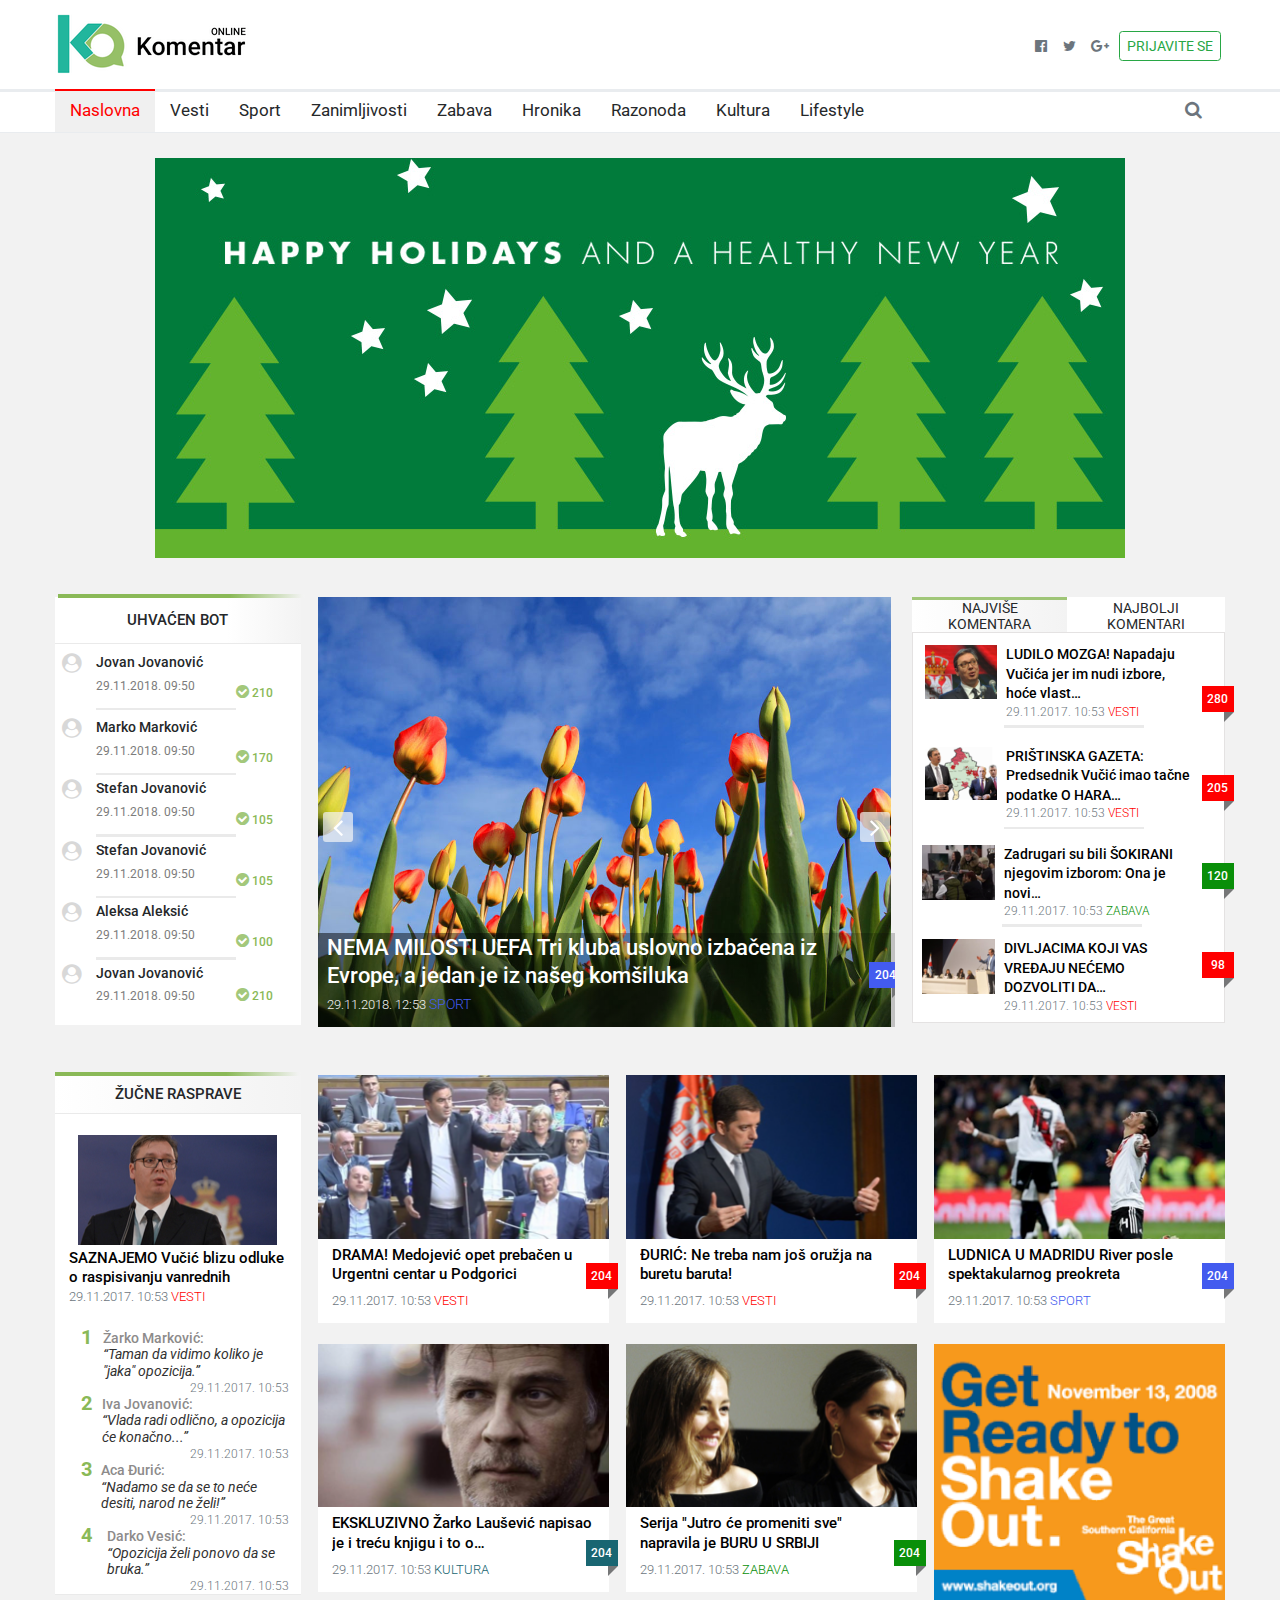
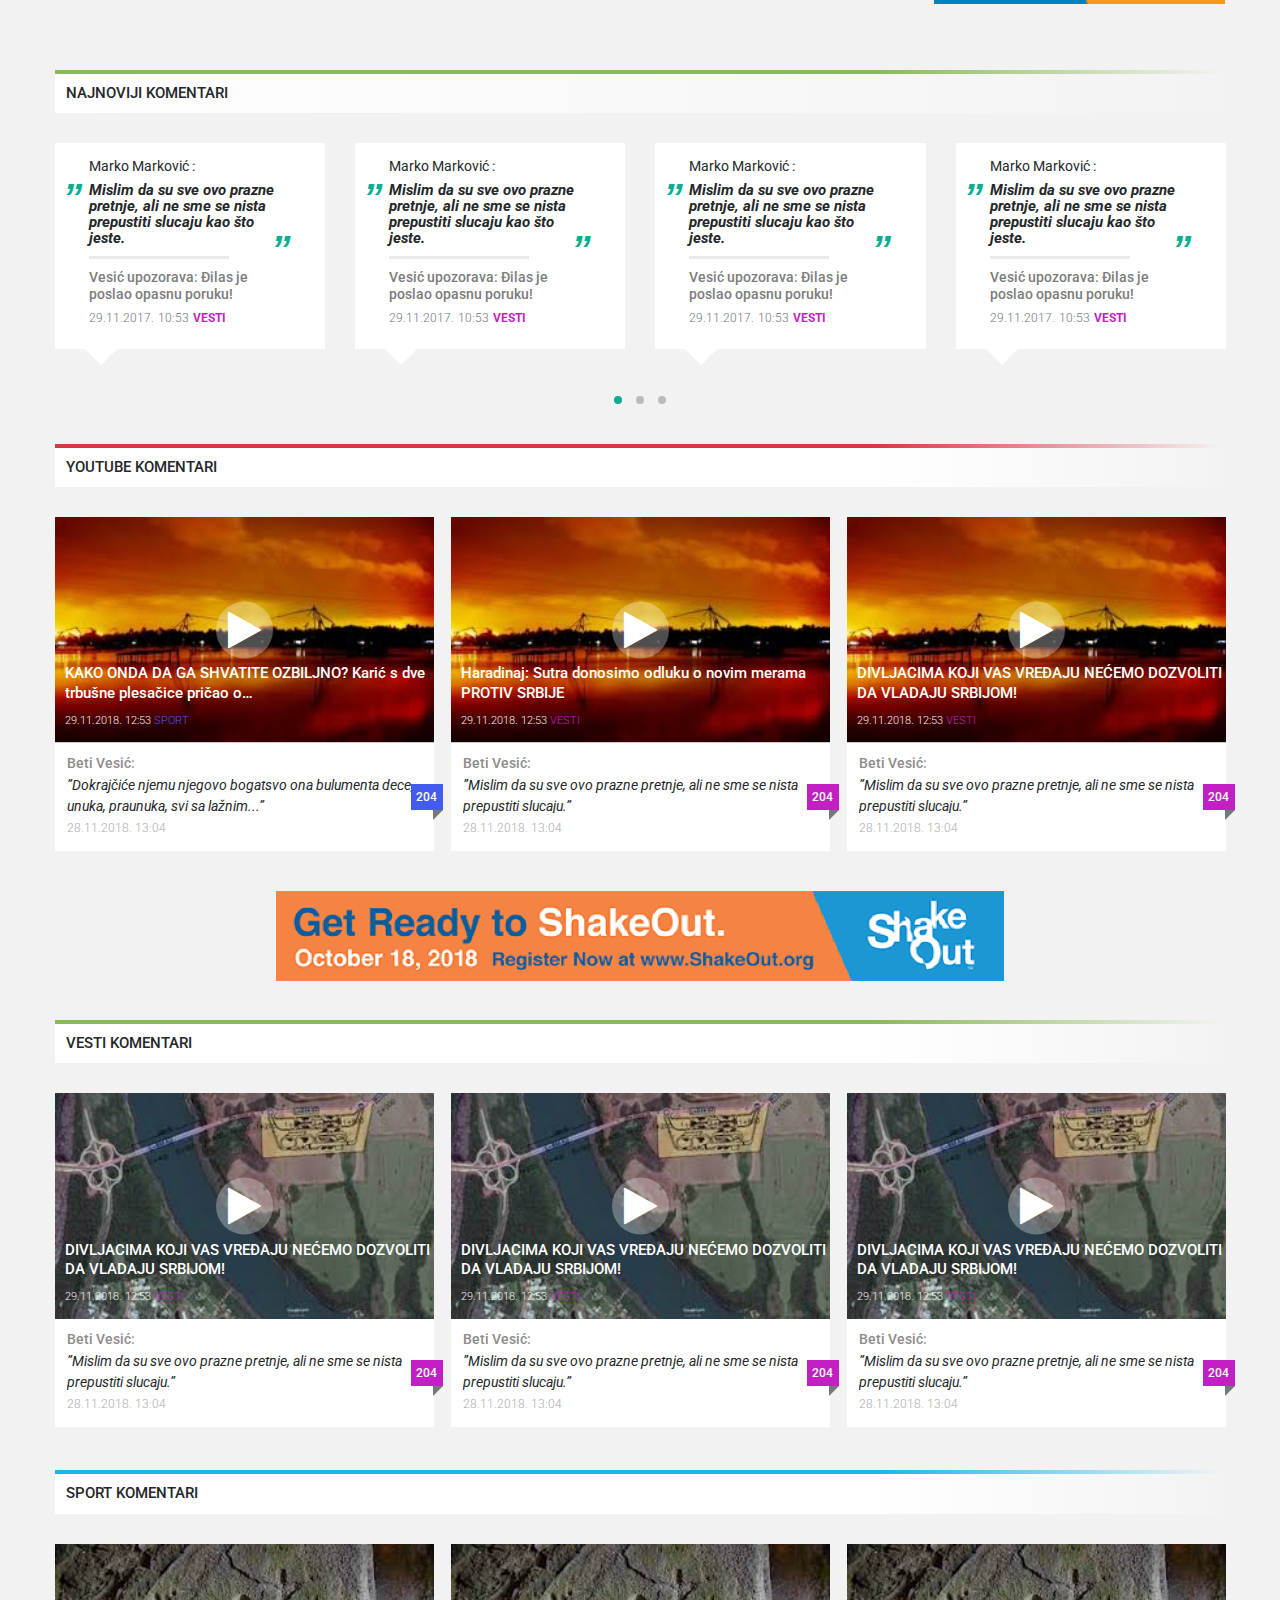
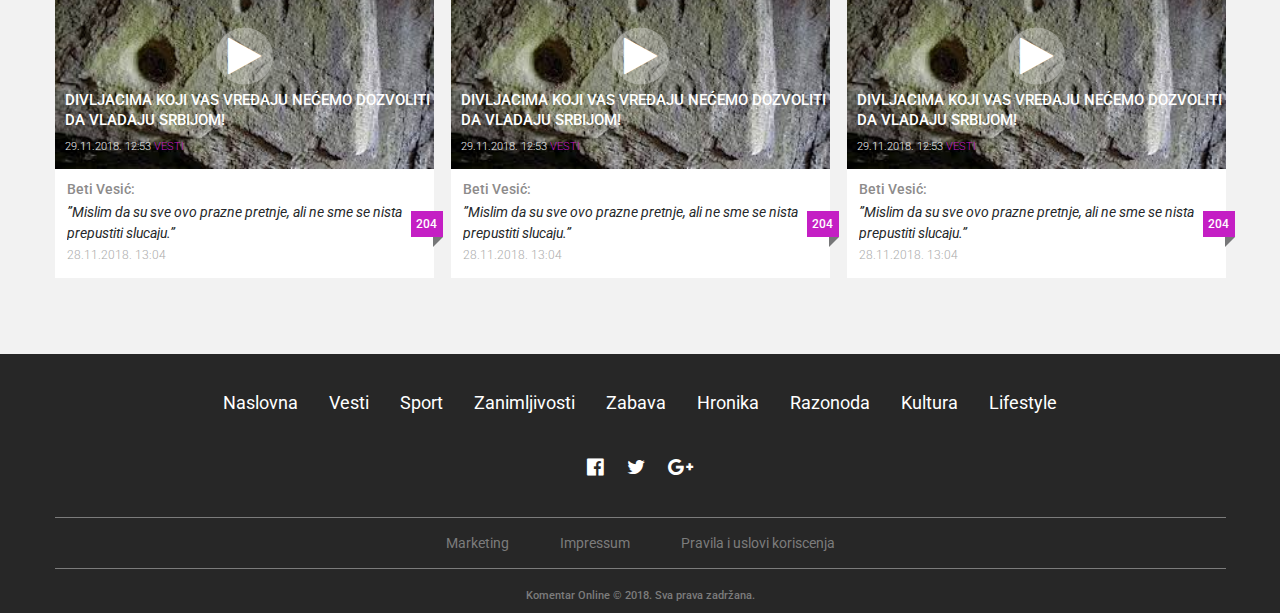
==== commit 9b8ad912: "Fix Final issues" ====
--- a/index.html
+++ b/index.html
@@ -155,14 +155,14 @@
                 <div class="container">
                     <div class="row">
                         <!--col 1 start-->
-                        <div class="col-md-9 col-lg-5 col-xl-4 order-xm-last order-xl-first d-lg-none d-xl-block mt-3 mt-md-4 mt-lg-3 mb-2 mb-xl-3">
+                        <div class="col-md-9 col-lg-5 col-xl-4 order-last order-xl-first d-lg-none d-xl-block mt-3 mt-md-4 mt-lg-3 mb-2 mb-xl-3">
                             <div class="grid-slider-tittle bg-white">
                                 <!--last-comments-->
-                                <div class="grid-slider-tittle-bot mb-1 mb-md-3 p-lg-1 position-relative border-top-linear-gradient">
+                                <div class="grid-slider-tittle-bot mb-1 mb-md-2 p-lg-1 position-relative border-top-linear-gradient">
                                     <h3 class="text-uppercase mb-0">uhvaćen bot</h3>
                                 </div>
                                 <!--article 1 start-->
-                                <article class="grid-slider-bot p-2 px-xm-5 p-md-2 py-lg-0">
+                                <article class="grid-slider-bot p-2 px-xm-5 p-md-2 py-lg-1">
                                     <div class="grid-slider-bot-item d-flex">
                                         <div class="w-15">
                                             <span class="fa fa-user-circle"></span>
@@ -242,7 +242,7 @@
                                     </div>
                                 </article><!--article 5 end-->
                                 <!--article 6 start-->
-                                <article class="grid-slider-bot p-2 px-xm-5 p-md-2 py-lg-0">
+                                <article class="grid-slider-bot p-2 px-xm-5 p-md-2 py-lg-0 pb-lg-2">
                                     <div class="grid-slider-bot-item d-flex">
                                         <div class="w-15">
                                             <span class="fa fa-user-circle"></span>
@@ -339,7 +339,7 @@
                                 <div class="tab-content" id="product-description-content">
                                     <div class="tab-pane fade show active p-lg-1 p-xl-0" id="most-comments" role="tabpanel" aria-labelledby="home-tab">
                                         <!--article most comments 1 start-->
-                                        <article class="most-comments d-flex align-items-start p-2 p-xm-3 p-lg-2 p-xl-1" data-category='#ff0000'>
+                                        <article class="most-comments d-flex align-items-start p-2 p-xm-3 p-lg-2 p-xl-2" data-category='#ff0000'>
                                             <a href="#" class="w-25 img-holder size-4by3">
                                                 <img src="img/grid-slider-section/Slika .png" alt="Slika 1"/>
                                             </a>
@@ -358,7 +358,7 @@
                                             <a href="#" class="category-bg comment-number comment-number-position-20">280</a>
                                         </article><!--article most comments 1 end-->
                                         <!--article most comments 2 start-->
-                                        <article class="most-comments d-flex align-items-start p-2 p-xm-3 p-lg-2 p-xl-1" data-category='#ff0000'>
+                                        <article class="most-comments d-flex align-items-start p-2 p-xm-3 p-lg-2 p-xl-2" data-category='#ff0000'>
                                             <a href="#" class="w-25 img-holder size-4by3">
                                                 <img src="img/grid-slider-section/Slika  (1).png" alt="Slika 1"/>
                                             </a>
@@ -417,7 +417,7 @@
                                     </div>
                                     <div class="tab-pane fade p-lg-1 p-xl-0" id="best-comments" role="tabpanel" aria-labelledby="profile-tab">
                                         <!--article best comments 1 start-->
-                                        <article class="best-comments d-flex align-items-start p-2 p-xm-3 p-md-2 p-xl-1" data-category='#ff0000'>
+                                        <article class="best-comments d-flex align-items-start p-2 p-xm-3 p-lg-2 p-xl-2" data-category='#ff0000'>
                                             <a href="#" class="w-25 img-holder size-4by3">
                                                 <img src="img/grid-slider-section/Slika .png" alt="Slika 1"/>
                                             </a>
@@ -436,7 +436,7 @@
                                             <a href="#" class="category-bg comment-number comment-number-position-20">204</a>
                                         </article><!--article best comments 1 end-->
                                         <!--article best comments 2 start-->
-                                        <article class="best-comments d-flex align-items-start p-2 p-xm-3 p-md-2 p-xl-1" data-category='#ff0000'>
+                                        <article class="best-comments d-flex align-items-start p-2 p-xm-3 p-lg-2 p-xl-2" data-category='#ff0000'>
                                             <a href="#" class="w-25 img-holder size-4by3">
                                                 <img src="img/grid-slider-section/Slika  (1).png" alt="Slika 1"/>
                                             </a>
@@ -455,7 +455,7 @@
                                             <a href="#" class="category-bg comment-number comment-number-position-40">204</a>
                                         </article><!--article best comments 2 end-->
                                         <!--article best comments 3 start-->
-                                        <article class="best-comments d-flex align-items-start p-2 p-xm-3 p-md-2 p-xl-1" data-category='#098F09'>
+                                        <article class="best-comments d-flex align-items-start p-2 p-xm-3 p-lg-2 p-xl-1" data-category='#098F09'>
                                             <a href="#" class="w-25 img-holder size-4by3">
                                                 <img src="img/grid-slider-section/Slika  (2).png" alt="Slika 2"/>
                                             </a>
@@ -474,7 +474,7 @@
                                             <a href="#" class="category-bg comment-number comment-number-position-60">204</a>
                                         </article><!--article best comments 3 end-->
                                         <!--article best comments 4 start-->
-                                        <article class="best-comments d-flex align-items-start p-2 p-xm-3 p-md-2 p-xl-1" data-category='#ff0000'>
+                                        <article class="best-comments d-flex align-items-start p-2 p-xm-3 p-lg-2 p-xl-1" data-category='#ff0000'>
                                             <a href="#" class="w-25 img-holder size-4by3">
                                                 <img src="img/grid-slider-section/Slika  (3).png" alt="Slika 3"/>
                                             </a>
@@ -504,11 +504,11 @@
                 <div class="container">
                     <div class="row">
                         <!--col 1 start-->
-                        <div class="col-md-18 col-xl-4 order-last order-lg-first mt-3 mt-sm-0 d-none d-xl-block">
+                        <div class="col-md-18 col-xl-4 order-last order-lg-first mt-3 mt-xl-0 d-none d-xl-block">
                             <div class="discussions-tittle position-relative border-top-linear-gradient">
                                 <h3 class="text-uppercase mb-0 text-center">ŽUČNE RASPRAVE</h3>
                                 <!--article 1 start-->
-                                <article class="discussions-article bg-white text-center" data-category='#ff0000'>
+                                <article class="discussions-article bg-white text-center py-4" data-category='#ff0000'>
                                     <a href="#" class="discussions-link">
                                         <img src="img/discussions-section/Slika vesti.png" alt="Slika Vesti"/>
                                     </a>
@@ -919,23 +919,25 @@
                         <!--col 1 start-->
                         <div class="col-sm-9 col-md-6 mb-4 mb-md-0">
                             <article class="news-item" data-category='#435BEF'>
-                                <a href="#" class="img-holder comments-picture">
-                                    <img src="img/youtube-comments/youtube-comments-images.jpg" alt=""/>
-                                    <div class="news-icon">
-                                        <span class="fa fa-play"></span>
-                                    </div>
-                                </a>
-                                <div class="news-detail">
-                                    <h2>
-                                        <a href="#" class="text-white">
-                                            KAKO ONDA DA GA SHVATITE OZBILJNO? Karić s dve trbušne plesačice pričao o…
-                                        </a>
-                                    </h2>
-                                    <p>
-                                        <span class="date">29.11.2018.</span>
-                                        <span class="time">12:53</span>
-                                        <a href="#" class="news-detail-link text-uppercase category-color">sport</a>
-                                    </p>
+                                <div class="news-item-top position-relative">
+                                    <a href="#" class="img-holder comments-picture">
+                                        <img src="img/youtube-comments/youtube-comments-images.jpg" alt=""/>
+                                        <div class="news-icon">
+                                            <span class="fa fa-play"></span>
+                                        </div>
+                                    </a>
+                                    <div class="news-detail">
+                                        <h2>
+                                            <a href="#" class="text-white">
+                                                KAKO ONDA DA GA SHVATITE OZBILJNO? Karić s dve trbušne plesačice pričao o…
+                                            </a>
+                                        </h2>
+                                        <p>
+                                            <span class="date">29.11.2018.</span>
+                                            <span class="time">12:53</span>
+                                            <a href="#" class="news-detail-link text-uppercase category-color">sport</a>
+                                        </p>
+                                    </div> 
                                 </div>
                                 <a href="#" class="comment-number category-bg">204</a>
                                 <div class="news-item-footer bg-white text-left">
@@ -955,23 +957,25 @@
                         <!--col 2 start-->
                         <div class="col-sm-9 col-md-6 mb-4 mb-md-0">
                             <article class="news-item" data-category='#C41FC4'>
-                                <a href="#" class="img-holder comments-picture">
-                                    <img src="img/youtube-comments/youtube-comments-images.jpg" alt=""/>
-                                    <div class="news-icon">
-                                        <span class="fa fa-play"></span>
-                                    </div>
-                                </a>
-                                <div class="news-detail">
-                                    <h2>
-                                        <a href="#" class="text-white">
-                                            Haradinaj: Sutra donosimo odluku o novim merama PROTIV SRBIJE
-                                        </a>
-                                    </h2>
-                                    <p>
-                                        <span class="date">29.11.2018.</span>
-                                        <span class="time">12:53</span>
-                                        <a href="#" class="news-detail-link text-uppercase category-color">vesti</a>
-                                    </p>
+                                <div class="news-item-top position-relative">
+                                    <a href="#" class="img-holder comments-picture">
+                                        <img src="img/youtube-comments/youtube-comments-images.jpg" alt=""/>
+                                        <div class="news-icon">
+                                            <span class="fa fa-play"></span>
+                                        </div>
+                                    </a>
+                                    <div class="news-detail">
+                                        <h2>
+                                            <a href="#" class="text-white">
+                                                Haradinaj: Sutra donosimo odluku o novim merama PROTIV SRBIJE
+                                            </a>
+                                        </h2>
+                                        <p>
+                                            <span class="date">29.11.2018.</span>
+                                            <span class="time">12:53</span>
+                                            <a href="#" class="news-detail-link text-uppercase category-color">vesti</a>
+                                        </p>
+                                    </div>
                                 </div>
                                 <a href="#" class="comment-number category-bg">204</a>
                                 <div class="news-item-footer bg-white text-left">
@@ -991,23 +995,25 @@
                         <!--col 3 start-->
                         <div class="col-sm-9 col-md-6 mb-4 mb-md-0">
                             <article class="news-item" data-category='#C41FC4'>
-                                <a href="#" class="img-holder comments-picture">
-                                    <img src="img/youtube-comments/youtube-comments-images.jpg" alt=""/>
-                                    <div class="news-icon">
-                                        <span class="fa fa-play"></span>
-                                    </div>
-                                </a>
-                                <div class="news-detail">
-                                    <h2>
-                                        <a href="#" class="text-white">
-                                            DIVLJACIMA KOJI VAS VREĐAJU NEĆEMO DOZVOLITI DA VLADAJU SRBIJOM! 
-                                        </a>
-                                    </h2>
-                                    <p>
-                                        <span class="date">29.11.2018.</span>
-                                        <span class="time">12:53</span>
-                                        <a href="#" class="news-detail-link text-uppercase category-color">vesti</a>
-                                    </p>
+                                <div class="news-item-top position-relative">
+                                    <a href="#" class="img-holder comments-picture">
+                                        <img src="img/youtube-comments/youtube-comments-images.jpg" alt=""/>
+                                        <div class="news-icon">
+                                            <span class="fa fa-play"></span>
+                                        </div>
+                                    </a>
+                                    <div class="news-detail">
+                                        <h2>
+                                            <a href="#" class="text-white">
+                                                DIVLJACIMA KOJI VAS VREĐAJU NEĆEMO DOZVOLITI DA VLADAJU SRBIJOM! 
+                                            </a>
+                                        </h2>
+                                        <p>
+                                            <span class="date">29.11.2018.</span>
+                                            <span class="time">12:53</span>
+                                            <a href="#" class="news-detail-link text-uppercase category-color">vesti</a>
+                                        </p>
+                                    </div>
                                 </div>
                                 <a href="#" class="comment-number category-bg">204</a>
                                 <div class="news-item-footer bg-white text-left">
@@ -1048,23 +1054,25 @@
                         <!--col 1 start-->
                         <div class="col-sm-9 col-md-6 mb-4 mb-md-0">
                             <article class="news-item" data-category='#C41FC4'>
-                                <a href="#" class="img-holder comments-picture">
-                                    <img src="img/news-comments/images.jpeg" alt=""/>
-                                    <div class="news-icon">
-                                        <span class="fa fa-play"></span>
-                                    </div>
-                                </a>
-                                <div class="news-detail">
-                                    <h2>
-                                        <a href="#" class="text-white">
-                                            DIVLJACIMA KOJI VAS VREĐAJU NEĆEMO DOZVOLITI DA VLADAJU SRBIJOM! 
-                                        </a>
-                                    </h2>
-                                    <p>
-                                        <span class="date">29.11.2018.</span>
-                                        <span class="time">12:53</span>
-                                        <a href="#" class="news-detail-link text-uppercase category-color">vesti</a>
-                                    </p>
+                                <div class="news-item-top position-relative">
+                                    <a href="#" class="img-holder comments-picture">
+                                        <img src="img/news-comments/images.jpeg" alt=""/>
+                                        <div class="news-icon">
+                                            <span class="fa fa-play"></span>
+                                        </div>
+                                    </a>
+                                    <div class="news-detail">
+                                        <h2>
+                                            <a href="#" class="text-white">
+                                                DIVLJACIMA KOJI VAS VREĐAJU NEĆEMO DOZVOLITI DA VLADAJU SRBIJOM! 
+                                            </a>
+                                        </h2>
+                                        <p>
+                                            <span class="date">29.11.2018.</span>
+                                            <span class="time">12:53</span>
+                                            <a href="#" class="news-detail-link text-uppercase category-color">vesti</a>
+                                        </p>
+                                    </div>
                                 </div>
                                 <a href="#" class="comment-number category-bg">204</a>
                                 <div class="news-item-footer bg-white text-left">
@@ -1084,23 +1092,25 @@
                         <!--col 2 start-->
                         <div class="col-sm-9 col-md-6 mb-4 mb-md-0">
                             <article class="news-item" data-category='#C41FC4'>
-                                <a href="#" class="img-holder comments-picture">
-                                    <img src="img/news-comments/images.jpeg" alt=""/>
-                                    <div class="news-icon">
-                                        <span class="fa fa-play"></span>
-                                    </div>
-                                </a>
-                                <div class="news-detail">
-                                    <h2>
-                                        <a href="#" class="text-white">
-                                            DIVLJACIMA KOJI VAS VREĐAJU NEĆEMO DOZVOLITI DA VLADAJU SRBIJOM!
-                                        </a>
-                                    </h2>
-                                    <p>
-                                        <span class="date">29.11.2018.</span>
-                                        <span class="time">12:53</span>
-                                        <a href="#" class="news-detail-link text-uppercase category-color">vesti</a>
-                                    </p>
+                                <div class="news-item-top position-relative">
+                                    <a href="#" class="img-holder comments-picture">
+                                        <img src="img/news-comments/images.jpeg" alt=""/>
+                                        <div class="news-icon">
+                                            <span class="fa fa-play"></span>
+                                        </div>
+                                    </a>
+                                    <div class="news-detail">
+                                        <h2>
+                                            <a href="#" class="text-white">
+                                                DIVLJACIMA KOJI VAS VREĐAJU NEĆEMO DOZVOLITI DA VLADAJU SRBIJOM!
+                                            </a>
+                                        </h2>
+                                        <p>
+                                            <span class="date">29.11.2018.</span>
+                                            <span class="time">12:53</span>
+                                            <a href="#" class="news-detail-link text-uppercase category-color">vesti</a>
+                                        </p>
+                                    </div>
                                 </div>
                                 <a href="#" class="comment-number category-bg">204</a>
                                 <div class="news-item-footer bg-white text-left">
@@ -1120,23 +1130,25 @@
                         <!--col 3 start-->
                         <div class="col-sm-9 col-md-6 mb-4 mb-md-0">
                             <article class="news-item" data-category='#C41FC4'>
-                                <a href="#" class="img-holder comments-picture">
-                                    <img src="img/news-comments/images.jpeg" alt=""/>
-                                    <div class="news-icon">
-                                        <span class="fa fa-play"></span>
-                                    </div>
-                                </a>
-                                <div class="news-detail">
-                                    <h2>
-                                        <a href="#" class="text-white">
-                                            DIVLJACIMA KOJI VAS VREĐAJU NEĆEMO DOZVOLITI DA VLADAJU SRBIJOM! 
-                                        </a>
-                                    </h2>
-                                    <p>
-                                        <span class="date">29.11.2018.</span>
-                                        <span class="time">12:53</span>
-                                        <a href="#" class="news-detail-link text-uppercase category-color">vesti</a>
-                                    </p>
+                                <div class="news-item-top position-relative">
+                                    <a href="#" class="img-holder comments-picture">
+                                        <img src="img/news-comments/images.jpeg" alt=""/>
+                                        <div class="news-icon">
+                                            <span class="fa fa-play"></span>
+                                        </div>
+                                    </a>
+                                    <div class="news-detail">
+                                        <h2>
+                                            <a href="#" class="text-white">
+                                                DIVLJACIMA KOJI VAS VREĐAJU NEĆEMO DOZVOLITI DA VLADAJU SRBIJOM! 
+                                            </a>
+                                        </h2>
+                                        <p>
+                                            <span class="date">29.11.2018.</span>
+                                            <span class="time">12:53</span>
+                                            <a href="#" class="news-detail-link text-uppercase category-color">vesti</a>
+                                        </p>
+                                    </div>
                                 </div>
                                 <a href="#" class="comment-number category-bg">204</a>
                                 <div class="news-item-footer bg-white text-left">
@@ -1169,23 +1181,25 @@
                         <!--col 1 start-->
                         <div class="col-sm-9 col-md-6 mb-4 mb-md-0">
                             <article class="news-item" data-category='#C41FC4'>
-                                <a href="#" class="img-holder comments-picture">
-                                    <img src="img/sport-comments/images1.jpeg" alt=""/>
-                                    <div class="news-icon">
-                                        <span class="fa fa-play"></span>
-                                    </div>
-                                </a>
-                                <div class="news-detail">
-                                    <h2>
-                                        <a href="#" class="text-white">
-                                            DIVLJACIMA KOJI VAS VREĐAJU NEĆEMO DOZVOLITI DA VLADAJU SRBIJOM! 
-                                        </a>
-                                    </h2>
-                                    <p>
-                                        <span class="date">29.11.2018.</span>
-                                        <span class="time">12:53</span>
-                                        <a href="#" class="news-detail-link text-uppercase category-color">vesti</a>
-                                    </p>
+                                <div class="news-item-top position-relative">
+                                    <a href="#" class="img-holder comments-picture">
+                                        <img src="img/sport-comments/images1.jpeg" alt=""/>
+                                        <div class="news-icon">
+                                            <span class="fa fa-play"></span>
+                                        </div>
+                                    </a>
+                                    <div class="news-detail">
+                                        <h2>
+                                            <a href="#" class="text-white">
+                                                DIVLJACIMA KOJI VAS VREĐAJU NEĆEMO DOZVOLITI DA VLADAJU SRBIJOM! 
+                                            </a>
+                                        </h2>
+                                        <p>
+                                            <span class="date">29.11.2018.</span>
+                                            <span class="time">12:53</span>
+                                            <a href="#" class="news-detail-link text-uppercase category-color">vesti</a>
+                                        </p>
+                                    </div>
                                 </div>
                                 <a href="#" class="comment-number category-bg">204</a>
                                 <div class="news-item-footer bg-white text-left">
@@ -1205,23 +1219,25 @@
                         <!--col 2 start-->
                         <div class="col-sm-9 col-md-6 mb-4 mb-md-0">
                             <article class="news-item" data-category='#C41FC4'>
-                                <a href="#" class="img-holder comments-picture">
-                                    <img src="img/sport-comments/images1.jpeg" alt=""/>
-                                    <div class="news-icon">
-                                        <span class="fa fa-play"></span>
-                                    </div>
-                                </a>
-                                <div class="news-detail">
-                                    <h2>
-                                        <a href="#" class="text-white">
-                                            DIVLJACIMA KOJI VAS VREĐAJU NEĆEMO DOZVOLITI DA VLADAJU SRBIJOM!
-                                        </a>
-                                    </h2>
-                                    <p>
-                                        <span class="date">29.11.2018.</span>
-                                        <span class="time">12:53</span>
-                                        <a href="#" class="news-detail-link text-uppercase category-color">vesti</a>
-                                    </p>
+                                <div class="news-item-top position-relative">
+                                    <a href="#" class="img-holder comments-picture">
+                                        <img src="img/sport-comments/images1.jpeg" alt=""/>
+                                        <div class="news-icon">
+                                            <span class="fa fa-play"></span>
+                                        </div>
+                                    </a>
+                                    <div class="news-detail">
+                                        <h2>
+                                            <a href="#" class="text-white">
+                                                DIVLJACIMA KOJI VAS VREĐAJU NEĆEMO DOZVOLITI DA VLADAJU SRBIJOM!
+                                            </a>
+                                        </h2>
+                                        <p>
+                                            <span class="date">29.11.2018.</span>
+                                            <span class="time">12:53</span>
+                                            <a href="#" class="news-detail-link text-uppercase category-color">vesti</a>
+                                        </p>
+                                    </div>
                                 </div>
                                 <a href="#" class="comment-number category-bg">204</a>
                                 <div class="news-item-footer bg-white text-left">
@@ -1241,23 +1257,25 @@
                         <!--col 3 start-->
                         <div class="col-sm-9 col-md-6 mb-4 mb-md-0">
                             <article class="news-item" data-category='#C41FC4'>
-                                <a href="#" class="img-holder comments-picture">
-                                    <img src="img/sport-comments/images1.jpeg" alt=""/>
-                                    <div class="news-icon">
-                                        <span class="fa fa-play"></span>
-                                    </div>
-                                </a>
-                                <div class="news-detail">
-                                    <h2>
-                                        <a href="#" class="text-white">
-                                            DIVLJACIMA KOJI VAS VREĐAJU NEĆEMO DOZVOLITI DA VLADAJU SRBIJOM! 
-                                        </a>
-                                    </h2>
-                                    <p>
-                                        <span class="date">29.11.2018.</span>
-                                        <span class="time">12:53</span>
-                                        <a href="#" class="news-detail-link text-uppercase category-color">vesti</a>
-                                    </p>
+                                <div class="news-item-top position-relative">
+                                    <a href="#" class="img-holder comments-picture">
+                                        <img src="img/sport-comments/images1.jpeg" alt=""/>
+                                        <div class="news-icon">
+                                            <span class="fa fa-play"></span>
+                                        </div>
+                                    </a>
+                                    <div class="news-detail">
+                                        <h2>
+                                            <a href="#" class="text-white">
+                                                DIVLJACIMA KOJI VAS VREĐAJU NEĆEMO DOZVOLITI DA VLADAJU SRBIJOM! 
+                                            </a>
+                                        </h2>
+                                        <p>
+                                            <span class="date">29.11.2018.</span>
+                                            <span class="time">12:53</span>
+                                            <a href="#" class="news-detail-link text-uppercase category-color">vesti</a>
+                                        </p>
+                                    </div>
                                 </div>
                                 <a href="#" class="comment-number category-bg">204</a>
                                 <div class="news-item-footer bg-white text-left">
--- a/css/theme.css
+++ b/css/theme.css
@@ -10,6 +10,9 @@
 
 img {
   max-width: 100%; }
+
+body {
+  line-height: 1.15rem !important; }
 
 .img-holder {
   position: relative;
@@ -107,7 +110,7 @@
   font-family: 'Arial';
   font-size: 2.8rem;
   position: absolute;
-  top: 40%;
+  top: 48%;
   left: 80%; }
 
 .apostrophBefore:before {
@@ -117,7 +120,7 @@
   font-family: 'Arial';
   font-size: 2.8rem;
   position: absolute;
-  top: 10%;
+  top: 23%;
   left: 3%; }
 
 .border-top-linear-gradient:before {
@@ -489,18 +492,18 @@
         display: block;
         border-top: 2px solid transparent;
         color: #25282A;
-        padding: 8px 15px 14px; }
+        padding: 11px 15px 14px; }
 
 @media (min-width: 768px) {
   header .header-bottom .search-wrapper .search-icon {
     font-size: 2rem; }
   header .header-bottom .navbar-nav span {
-    padding: 2px 8px 7px; } }
+    padding: 5px 8px 7px; } }
 @media (min-width: 992px) {
   header .header-bottom .search-wrapper .search-icon {
     font-size: 1.3rem; }
   header .header-bottom .navbar-nav span {
-    padding: 8px 15px 14px; } }
+    padding: 11px 15px 14px; } }
 footer {
   background: #272727; }
   footer .footer-top {
@@ -600,8 +603,6 @@
       color: #fff; }
   .grid-slider .grid-slider-mainslider li {
     padding-right: 4px; }
-  .grid-slider .grid-slider-mainslider .new-item {
-    position: relative; }
   .grid-slider .grid-slider-mainslider .news-detail {
     position: absolute;
     bottom: 0;
@@ -662,7 +663,7 @@
       color: #25282A;
       font-family: "Roboto", sans-serif;
       font-size: 1rem;
-      font-weight: 500; }
+      font-weight: 400; }
   .grid-slider .grid-slider-comments .nav-pills .nav-link {
     border-top: 3px solid #fff;
     border-radius: 0rem;
@@ -784,6 +785,9 @@
       color: #fff; }
   .grid-slider .grid-slider-comments .nav {
     flex-wrap: nowrap !important; }
+  .grid-slider .grid-slider-comments .nav-link {
+    padding: 7px 1.5rem; } }
+@media (min-width: 1200px) {
   .grid-slider .grid-slider-comments .nav-link {
     padding: 0 1.5rem; } }
 .discussions,
@@ -963,135 +967,123 @@
       color: #7C7C7C;
       font-size: 1rem; }
 
-.youtube-comments,
-.news-comments,
-.sport-comments {
-    /*
-    .border-top-green{
-        border-top: 3px solid $comments-border-color-green; 
-    }
-
-    .border-top-light-blue{
-        border-top: 3px solid $comments-border-color-blue;
-    }
-    */ }
-  .youtube-comments .coments-tittle,
-  .news-comments .coments-tittle,
-  .sport-comments .coments-tittle {
-    background: linear-gradient(to right, white 70%, #f3f3f3 100%); }
-    .youtube-comments .coments-tittle h2,
-    .news-comments .coments-tittle h2,
-    .sport-comments .coments-tittle h2 {
-      padding: 11px;
-      color: #25282A;
-      font-size: 1.1rem; }
-  .youtube-comments .comments-body,
-  .news-comments .comments-body,
-  .sport-comments .comments-body {
-    padding-top: 30px; }
-    .youtube-comments .comments-body .news-item,
-    .news-comments .comments-body .news-item,
-    .sport-comments .comments-body .news-item {
-      position: relative; }
-      .youtube-comments .comments-body .news-item a,
-      .news-comments .comments-body .news-item a,
-      .sport-comments .comments-body .news-item a {
-        text-decoration: none; }
-        .youtube-comments .comments-body .news-item a:hover,
-        .news-comments .comments-body .news-item a:hover,
-        .sport-comments .comments-body .news-item a:hover {
-          color: #fff; }
-      .youtube-comments .comments-body .news-item .news-item-footer,
-      .news-comments .comments-body .news-item .news-item-footer,
-      .sport-comments .comments-body .news-item .news-item-footer {
-        padding-left: 12px;
-        padding-right: 20px;
-        padding-top: 12px;
-        padding-bottom: 12px; }
-        .youtube-comments .comments-body .news-item .news-item-footer h5,
-        .news-comments .comments-body .news-item .news-item-footer h5,
-        .sport-comments .comments-body .news-item .news-item-footer h5 {
-          color: #8D8B8B;
-          font-size: 1rem; }
-        .youtube-comments .comments-body .news-item .news-item-footer p,
-        .news-comments .comments-body .news-item .news-item-footer p,
-        .sport-comments .comments-body .news-item .news-item-footer p {
-          color: #25282A;
-          font-size: 1rem;
-          line-height: 1.5rem;
-          max-height: 3.0rem;
-          overflow: hidden;
-          font-style: italic; }
-          .youtube-comments .comments-body .news-item .news-item-footer p .date, .youtube-comments .comments-body .news-item .news-item-footer p .time,
-          .news-comments .comments-body .news-item .news-item-footer p .date,
-          .news-comments .comments-body .news-item .news-item-footer p .time,
-          .sport-comments .comments-body .news-item .news-item-footer p .date,
-          .sport-comments .comments-body .news-item .news-item-footer p .time {
-            font-size: 0.85rem;
-            color: #ABABAB;
-            font-style: normal; }
-    .youtube-comments .comments-body .news-detail,
-    .news-comments .comments-body .news-detail,
-    .sport-comments .comments-body .news-detail {
-      position: absolute;
-      bottom: 33%;
-      width: 100%;
-      margin: 0 auto;
-      padding-left: 10px; }
-      .youtube-comments .comments-body .news-detail h2,
-      .news-comments .comments-body .news-detail h2,
-      .sport-comments .comments-body .news-detail h2 {
-        font-size: 1.1rem;
-        line-height: 1.4rem;
-        max-height: 2.8rem;
-        overflow: hidden; }
-      .youtube-comments .comments-body .news-detail p,
-      .news-comments .comments-body .news-detail p,
-      .sport-comments .comments-body .news-detail p {
-        font-weight: 300;
-        color: #F0F0F0; }
-        .youtube-comments .comments-body .news-detail p .date, .youtube-comments .comments-body .news-detail p .time,
-        .news-comments .comments-body .news-detail p .date,
-        .news-comments .comments-body .news-detail p .time,
-        .sport-comments .comments-body .news-detail p .date,
-        .sport-comments .comments-body .news-detail p .time {
-          font-size: 0.8rem; }
-        .youtube-comments .comments-body .news-detail p .news-detail-link,
-        .news-comments .comments-body .news-detail p .news-detail-link,
-        .sport-comments .comments-body .news-detail p .news-detail-link {
-          text-decoration: none;
-          font-size: 0.8rem; }
-    .youtube-comments .comments-body .news-icon,
-    .news-comments .comments-body .news-icon,
-    .sport-comments .comments-body .news-icon {
-      position: absolute;
-      top: 50%;
-      transform: translateY(-50%);
-      text-align: center;
-      width: 100%; }
-      .youtube-comments .comments-body .news-icon .fa,
-      .news-comments .comments-body .news-icon .fa,
-      .sport-comments .comments-body .news-icon .fa {
-        font-size: 3rem;
-        color: #fff;
-        width: 57px;
-        height: 57px;
-        background: rgba(255, 255, 255, 0.3);
-        border-radius: 50%;
-        line-height: 57px;
-        text-align: center; }
-
-.news-comments {
-  margin-bottom: 23px; }
-
-.sport-comments {
-  margin-bottom: 38px; }
-
-@media (min-width: 576px) {
+.youtube-comments .coments-tittle,
+.news-comments .coments-tittle,
+.sport-comments .coments-tittle {
+  background: linear-gradient(to right, white 70%, #f3f3f3 100%); }
+  .youtube-comments .coments-tittle h2,
+  .news-comments .coments-tittle h2,
+  .sport-comments .coments-tittle h2 {
+    padding: 11px;
+    color: #25282A;
+    font-size: 1.1rem; }
+.youtube-comments .comments-body,
+.news-comments .comments-body,
+.sport-comments .comments-body {
+  padding-top: 30px; }
+  .youtube-comments .comments-body .news-item,
+  .news-comments .comments-body .news-item,
+  .sport-comments .comments-body .news-item {
+    position: relative; }
+    .youtube-comments .comments-body .news-item .news-item-top,
+    .news-comments .comments-body .news-item .news-item-top,
+    .sport-comments .comments-body .news-item .news-item-top {
+      background: linear-gradient(to right, rgba(0, 0, 0, 0.9), rgba(0, 0, 0, 0.9)); }
+    .youtube-comments .comments-body .news-item a,
+    .news-comments .comments-body .news-item a,
+    .sport-comments .comments-body .news-item a {
+      text-decoration: none; }
+      .youtube-comments .comments-body .news-item a:hover,
+      .news-comments .comments-body .news-item a:hover,
+      .sport-comments .comments-body .news-item a:hover {
+        color: #fff; }
+    .youtube-comments .comments-body .news-item .news-item-footer,
+    .news-comments .comments-body .news-item .news-item-footer,
+    .sport-comments .comments-body .news-item .news-item-footer {
+      padding-left: 12px;
+      padding-right: 20px;
+      padding-top: 12px;
+      padding-bottom: 12px; }
+      .youtube-comments .comments-body .news-item .news-item-footer h5,
+      .news-comments .comments-body .news-item .news-item-footer h5,
+      .sport-comments .comments-body .news-item .news-item-footer h5 {
+        color: #8D8B8B;
+        font-size: 1rem; }
+      .youtube-comments .comments-body .news-item .news-item-footer p,
+      .news-comments .comments-body .news-item .news-item-footer p,
+      .sport-comments .comments-body .news-item .news-item-footer p {
+        color: #25282A;
+        font-size: 1rem;
+        line-height: 1.5rem;
+        max-height: 3.0rem;
+        overflow: hidden;
+        font-style: italic; }
+        .youtube-comments .comments-body .news-item .news-item-footer p .date, .youtube-comments .comments-body .news-item .news-item-footer p .time,
+        .news-comments .comments-body .news-item .news-item-footer p .date,
+        .news-comments .comments-body .news-item .news-item-footer p .time,
+        .sport-comments .comments-body .news-item .news-item-footer p .date,
+        .sport-comments .comments-body .news-item .news-item-footer p .time {
+          font-size: 0.85rem;
+          color: #ABABAB;
+          font-style: normal; }
   .youtube-comments .comments-body .news-detail,
   .news-comments .comments-body .news-detail,
   .sport-comments .comments-body .news-detail {
-    bottom: 36%; }
+    position: absolute;
+    bottom: 0%;
+    width: 100%;
+    margin: 0 auto;
+    padding-left: 10px; }
+    .youtube-comments .comments-body .news-detail h2,
+    .news-comments .comments-body .news-detail h2,
+    .sport-comments .comments-body .news-detail h2 {
+      font-size: 1.1rem;
+      line-height: 1.4rem;
+      max-height: 2.8rem;
+      overflow: hidden; }
+    .youtube-comments .comments-body .news-detail p,
+    .news-comments .comments-body .news-detail p,
+    .sport-comments .comments-body .news-detail p {
+      font-weight: 300;
+      color: #F0F0F0; }
+      .youtube-comments .comments-body .news-detail p .date, .youtube-comments .comments-body .news-detail p .time,
+      .news-comments .comments-body .news-detail p .date,
+      .news-comments .comments-body .news-detail p .time,
+      .sport-comments .comments-body .news-detail p .date,
+      .sport-comments .comments-body .news-detail p .time {
+        font-size: 0.8rem; }
+      .youtube-comments .comments-body .news-detail p .news-detail-link,
+      .news-comments .comments-body .news-detail p .news-detail-link,
+      .sport-comments .comments-body .news-detail p .news-detail-link {
+        text-decoration: none;
+        font-size: 0.8rem; }
+  .youtube-comments .comments-body .news-icon,
+  .news-comments .comments-body .news-icon,
+  .sport-comments .comments-body .news-icon {
+    position: absolute;
+    top: 50%;
+    transform: translateY(-50%);
+    text-align: center;
+    width: 100%; }
+    .youtube-comments .comments-body .news-icon .fa,
+    .news-comments .comments-body .news-icon .fa,
+    .sport-comments .comments-body .news-icon .fa {
+      font-size: 3rem;
+      color: #fff;
+      width: 57px;
+      height: 57px;
+      background: rgba(255, 255, 255, 0.3);
+      border-radius: 50%;
+      line-height: 57px;
+      text-align: center; }
+
+.news-comments {
+  margin-bottom: 23px; }
+
+.sport-comments {
+  margin-bottom: 38px; }
+
+@media (min-width: 576px) {
   .youtube-comments .comments-body .comment-number,
   .news-comments .comments-body .comment-number,
   .sport-comments .comments-body .comment-number {
@@ -1107,10 +1099,6 @@
   .sport-comments {
     margin-bottom: 76px; } }
 @media (min-width: 768px) {
-  .youtube-comments .comments-body .news-detail,
-  .news-comments .comments-body .news-detail,
-  .sport-comments .comments-body .news-detail {
-    bottom: 37%; }
   .youtube-comments .comments-body .comment-number,
   .news-comments .comments-body .comment-number,
   .sport-comments .comments-body .comment-number {
@@ -1120,10 +1108,6 @@
   .sport-comments .comments-body .news-icon .fa {
     font-size: 2rem; } }
 @media (min-width: 992px) {
-  .youtube-comments .comments-body .news-detail,
-  .news-comments .comments-body .news-detail,
-  .sport-comments .comments-body .news-detail {
-    bottom: 33%; }
   .youtube-comments .comments-body .comment-number,
   .news-comments .comments-body .comment-number,
   .sport-comments .comments-body .comment-number {
@@ -1133,10 +1117,6 @@
   .sport-comments .comments-body .news-icon .fa {
     font-size: 2.5rem; } }
 @media (min-width: 1200px) {
-  .youtube-comments .comments-body .news-detail,
-  .news-comments .comments-body .news-detail,
-  .sport-comments .comments-body .news-detail {
-    bottom: 30%; }
   .youtube-comments .comments-body .news-icon .fa,
   .news-comments .comments-body .news-icon .fa,
   .sport-comments .comments-body .news-icon .fa {
@@ -1268,13 +1248,13 @@
     .comment-wrapper .comment-inner .comment-item .comment-p {
       color: #313131;
       font-size: 1.07rem; }
-    .comment-wrapper .comment-inner .comment-item .fa {
+    .comment-wrapper .comment-inner .comment-item .comment-item-thumbs {
       font-size: 1.1rem;
       color: #8AB957;
       text-decoration: none;
-      padding: 10px;
+      padding: 7px 10px;
       background: rgba(138, 185, 87, 0.15); }
-      .comment-wrapper .comment-inner .comment-item .fa span {
+      .comment-wrapper .comment-inner .comment-item .comment-item-thumbs span {
         color: #3E3E3E;
         font-family: "Roboto", sans-serif;
         font-size: 1rem;
@@ -1302,12 +1282,12 @@
   background: #F2F2F2;
   padding: 20px; }
   .right-side .news-item .news-item-detail .comment-number-single-page {
-    top: 25%;
+    top: 27.5%;
     right: 18px; }
   .right-side .news-item .news-item-detail .comment-number-position-44 {
     top: 43.5%; }
   .right-side .news-item .news-item-detail .comment-number-position-54 {
-    top: 53% !important; }
+    top: 51%; }
   .right-side .last-comments {
     background: linear-gradient(90deg, #FFFFFF 0%, #F3F3F3 100%);
     border-bottom: 1px solid #EAEAEA; }
@@ -1342,20 +1322,20 @@
 
 @media (min-width: 992px) {
   .right-side .news-item .news-item-detail .comment-number-single-page {
-    top: 24.5%;
+    top: 27.5;
     right: 18px; }
   .right-side .news-item .news-item-detail .comment-number-position-44 {
-    top: 41.2%; }
+    top: 46%; }
   .right-side .news-item .news-item-detail .comment-number-position-54 {
-    top: 50%; } }
+    top: 55.5%; } }
 @media (min-width: 1200px) {
   .right-side .news-item .news-item-detail .comment-number-single-page {
-    top: 25%;
+    top: 27.2%;
     right: 18px; }
   .right-side .news-item .news-item-detail .comment-number-position-44 {
-    top: 43.5%; }
+    top: 47.5%; }
   .right-side .news-item .news-item-detail .comment-number-position-54 {
-    top: 53% !important; } }
+    top: 58% !important; } }
 .single-news .single-news-header h4 {
   color: #313131;
   font-family: "Roboto", sans-serif;
@@ -1391,20 +1371,20 @@
 
 @media (min-width: 992px) {
   .single-news .right-side .news-item .news-item-detail .comment-number {
-    top: 23.5%;
-    right: 18px; }
-  .single-news .right-side .news-item .news-item-detail .comment-number-position-42 {
-    top: 39.5%; }
-  .single-news .right-side .news-item .news-item-detail .comment-number-position-52 {
-    top: 47.8%; } }
-@media (min-width: 1200px) {
-  .single-news .right-side .news-item .news-item-detail .comment-number {
     top: 24.5%;
     right: 18px; }
   .single-news .right-side .news-item .news-item-detail .comment-number-position-42 {
-    top: 42.5%; }
+    top: 41%; }
   .single-news .right-side .news-item .news-item-detail .comment-number-position-52 {
-    top: 52%; } }
+    top: 49.5%; } }
+@media (min-width: 1200px) {
+  .single-news .right-side .news-item .news-item-detail .comment-number {
+    top: 25.5%;
+    right: 18px; }
+  .single-news .right-side .news-item .news-item-detail .comment-number-position-42 {
+    top: 44%; }
+  .single-news .right-side .news-item .news-item-detail .comment-number-position-52 {
+    top: 54%; } }
 .news-list .comments-button .btn-success {
   padding: 3px 10px;
   color: #fff !important;
@@ -1488,20 +1468,20 @@
   .news-list .news-item .news-item-detail .news-list-comment-number-position-4 {
     top: 4%; }
   .news-list .news-item .news-item-detail .news-list-comment-number-position-14 {
-    top: 14%; }
+    top: 13%; }
   .news-list .news-item .news-item-detail .news-list-comment-number-position-24 {
-    top: 24%; }
+    top: 23%; }
   .news-list .news-item .news-item-detail .news-list-comment-number-position-34 {
-    top: 34%; }
+    top: 33%; }
   .news-list .news-item .news-item-detail .news-list-comment-number-position-44 {
-    top: 44%; }
+    top: 43%; }
   .news-list .news-item .news-item-detail .news-list-comment-number-position-54 {
-    top: 54%; }
+    top: 53%; }
   .news-list .news-item .news-item-detail .news-list-comment-number-position-64 {
-    top: 64%; }
+    top: 62.5%; }
   .news-list .news-item .news-item-detail .news-list-comment-number-position-74 {
-    top: 74%; }
+    top: 72.5%; }
   .news-list .news-item .news-item-detail .news-list-comment-number-position-84 {
-    top: 84%; } }
+    top: 82.5%; } }
 
 /*# sourceMappingURL=theme.css.map */
